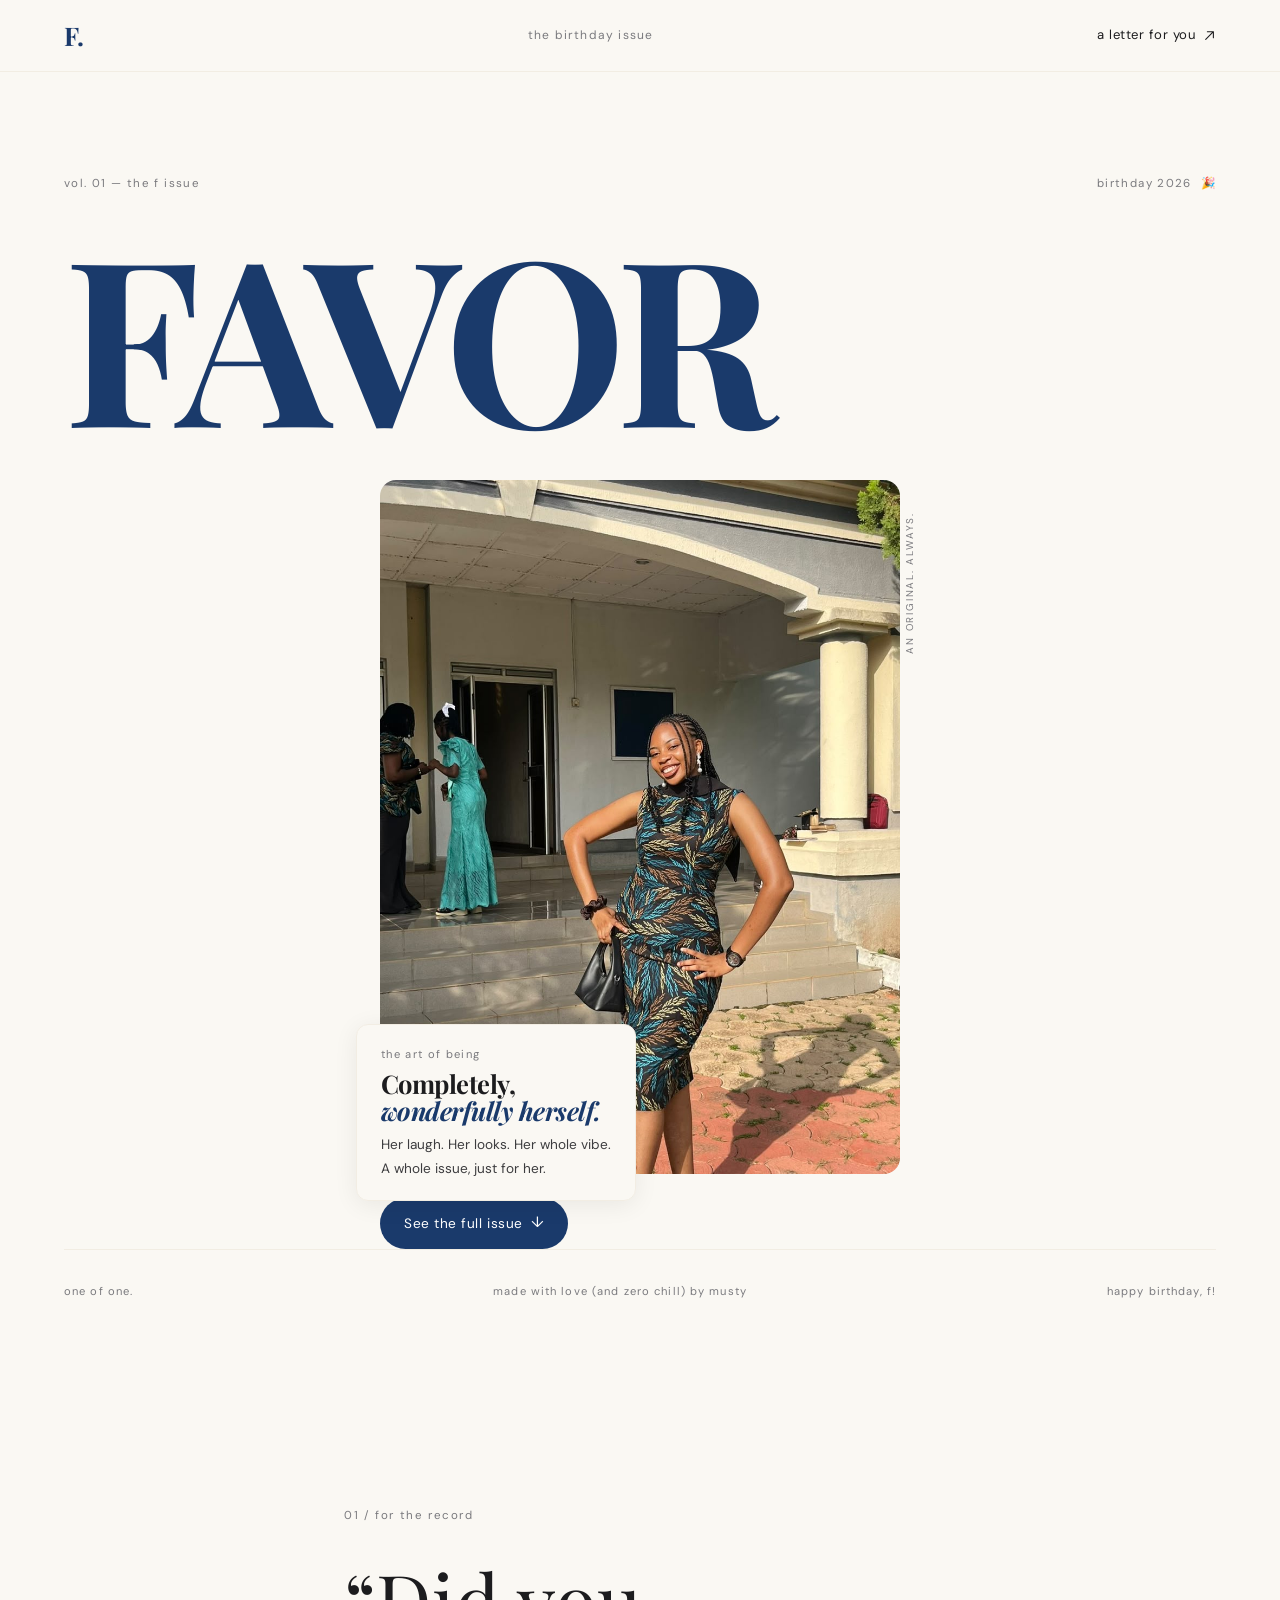
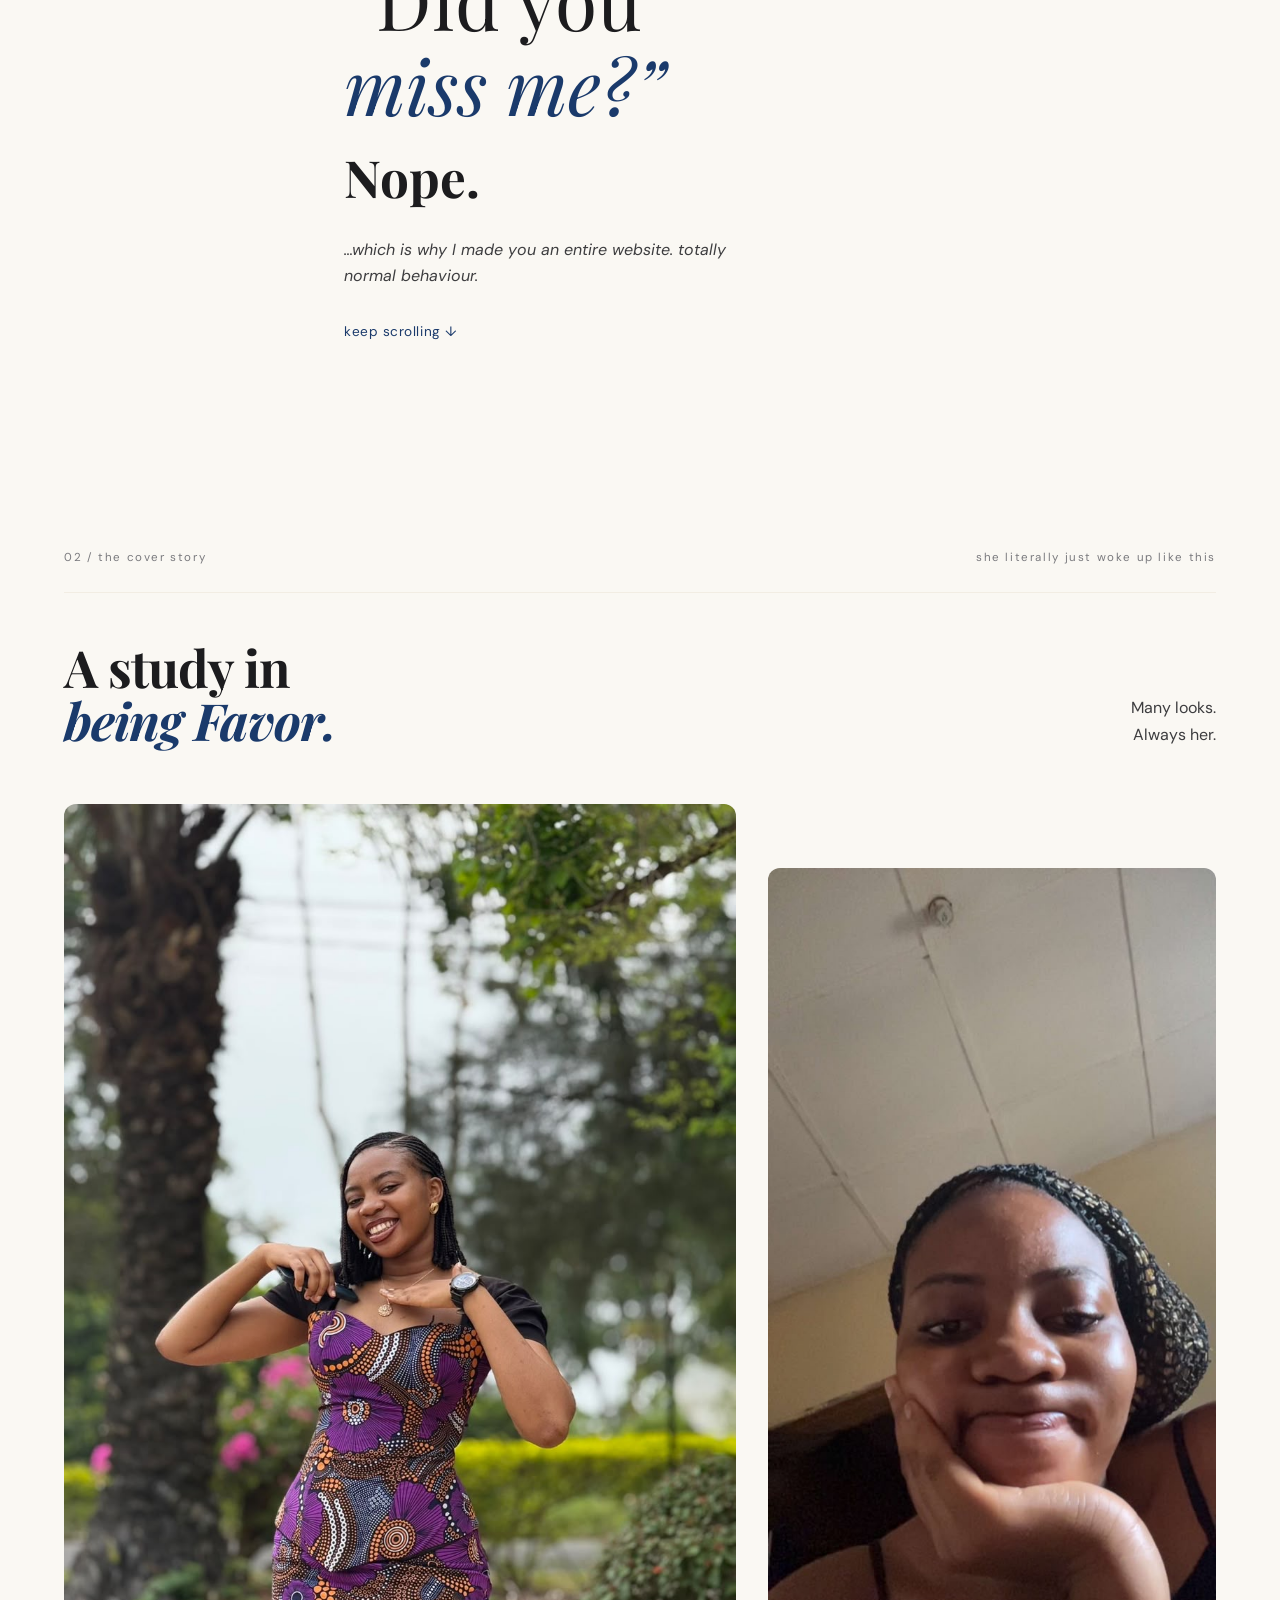
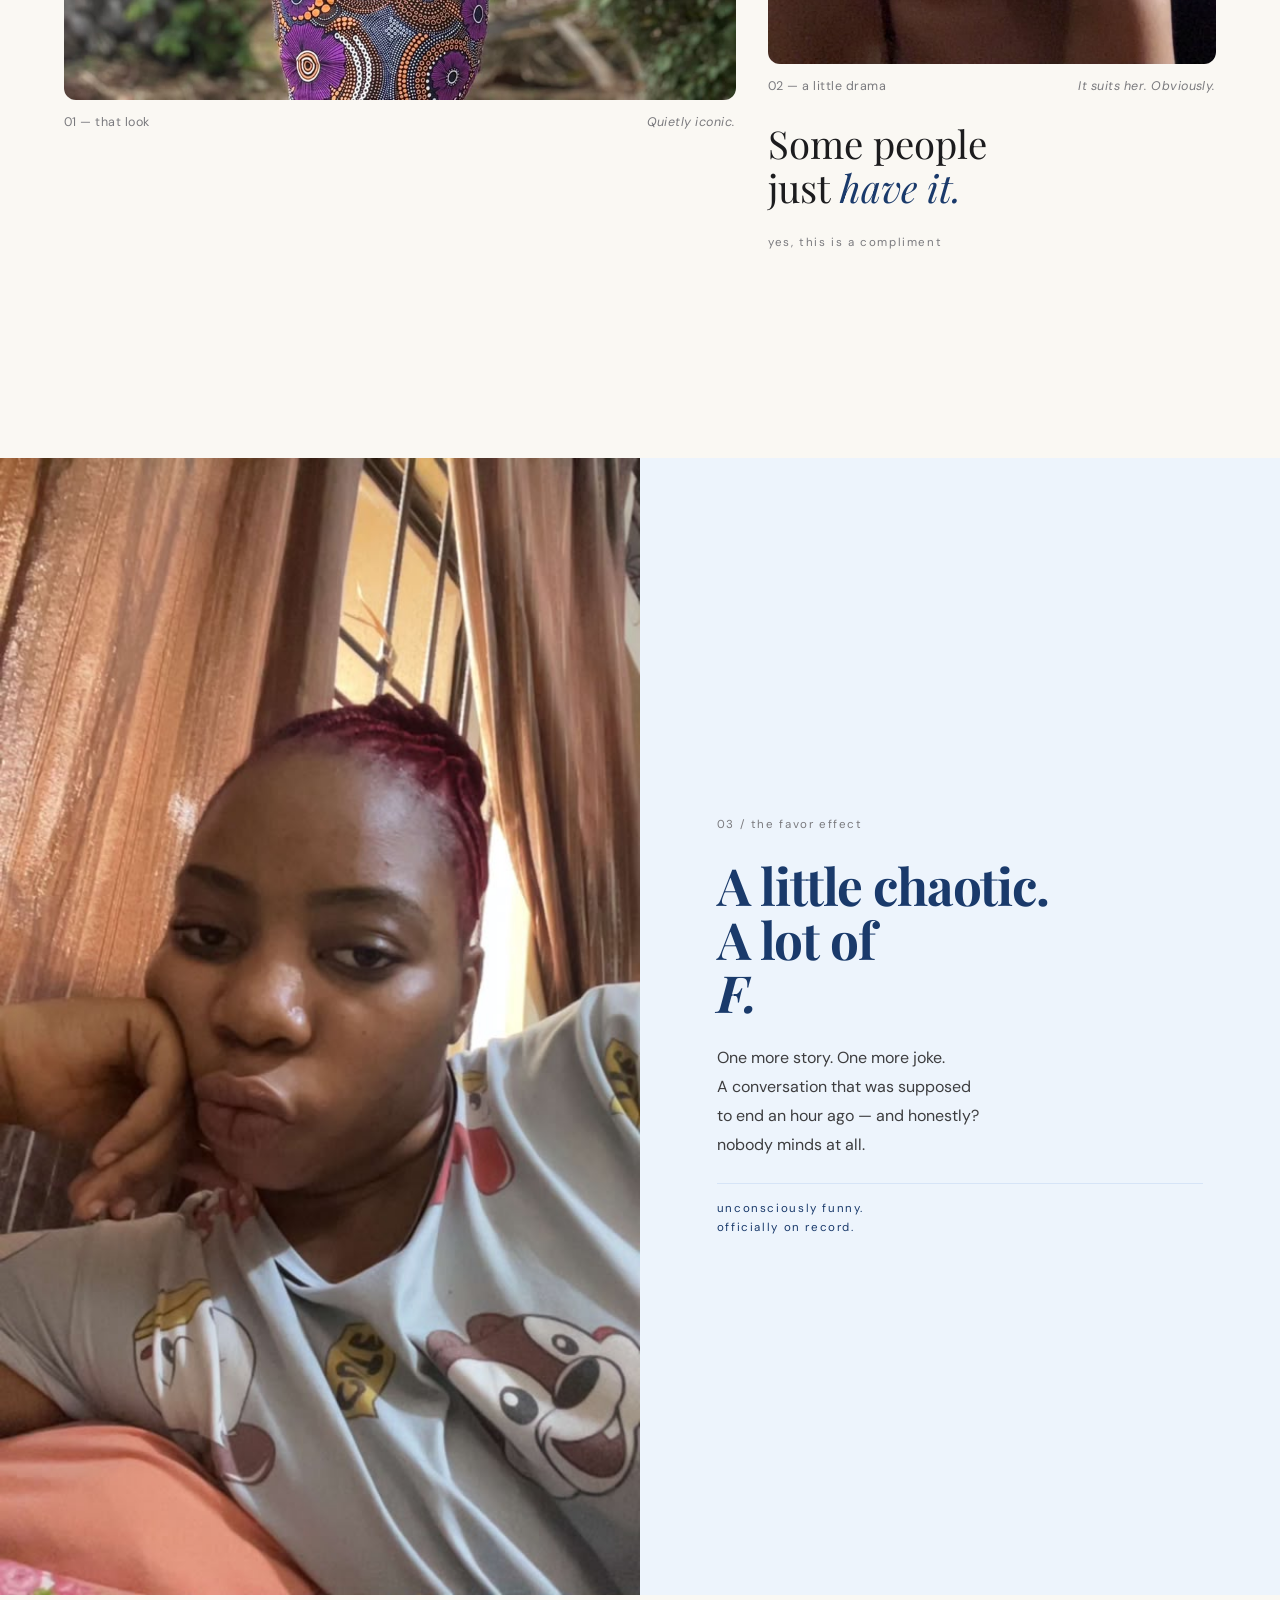
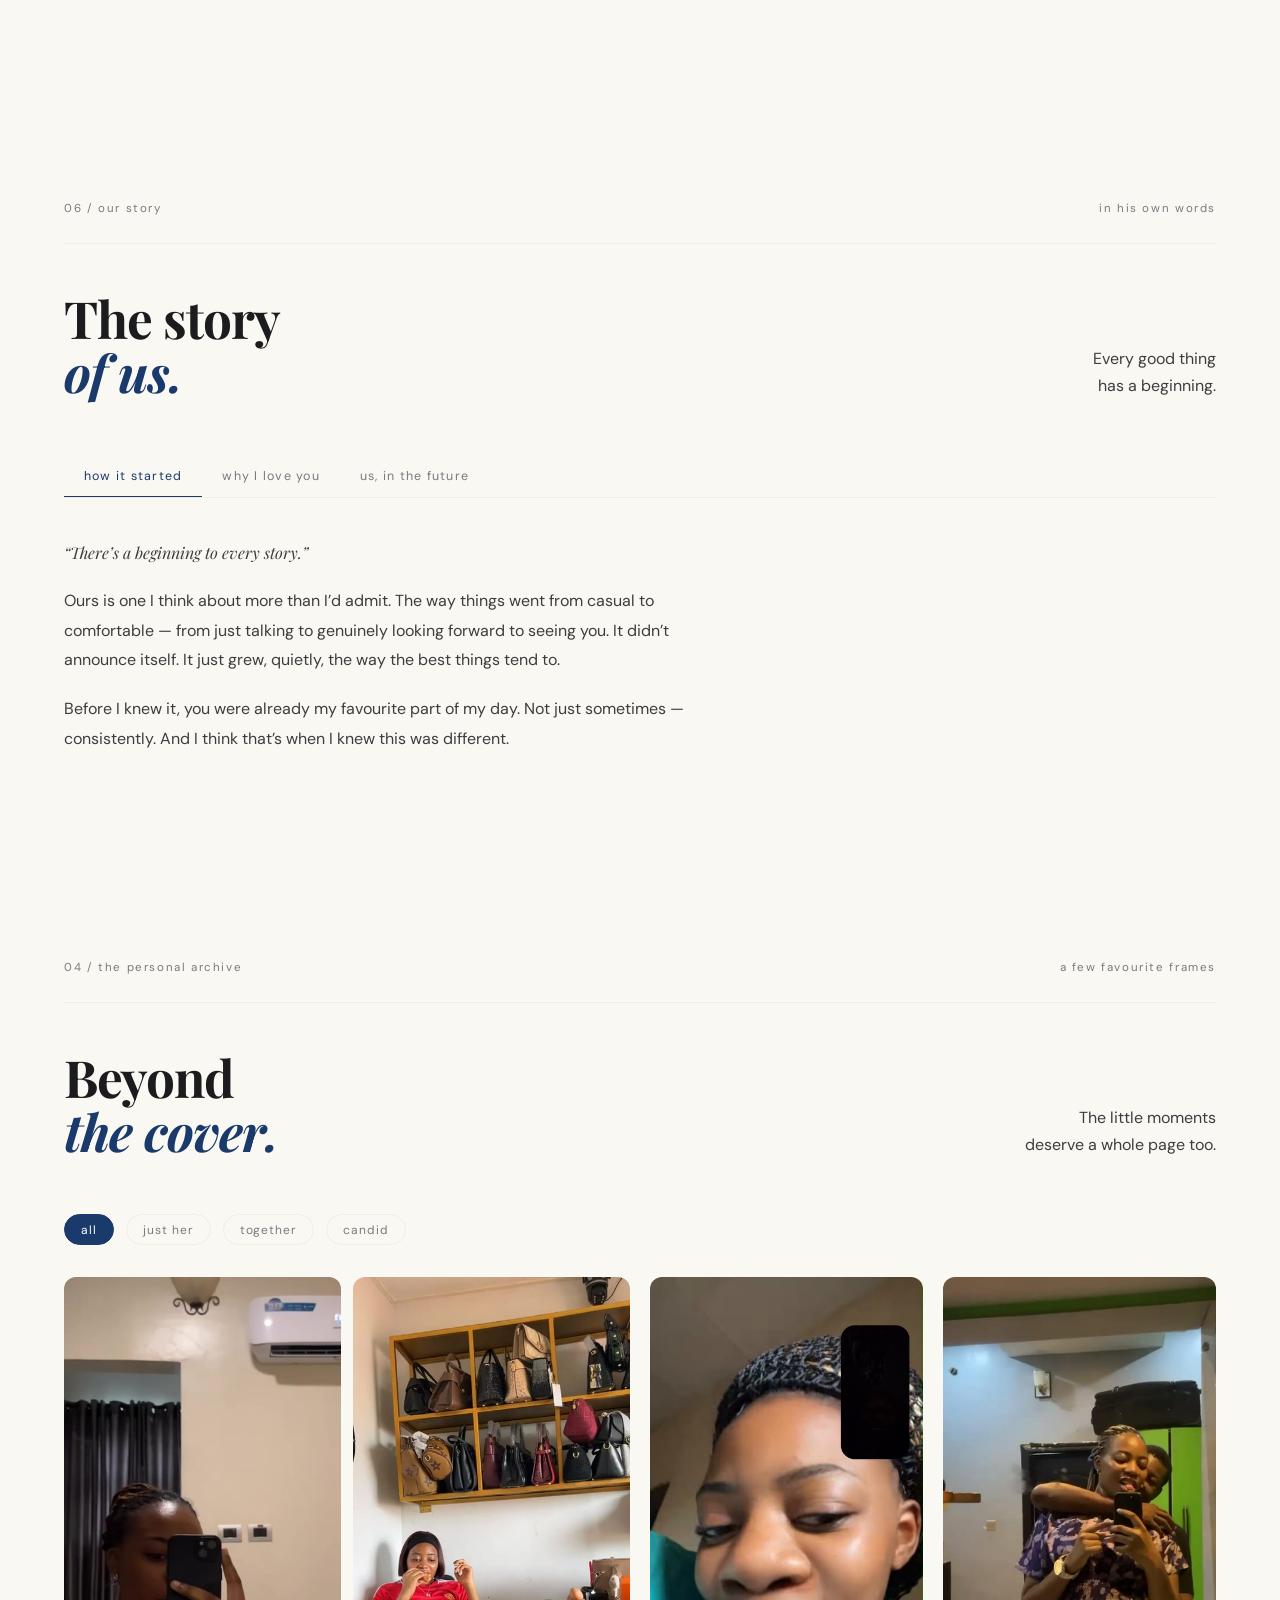
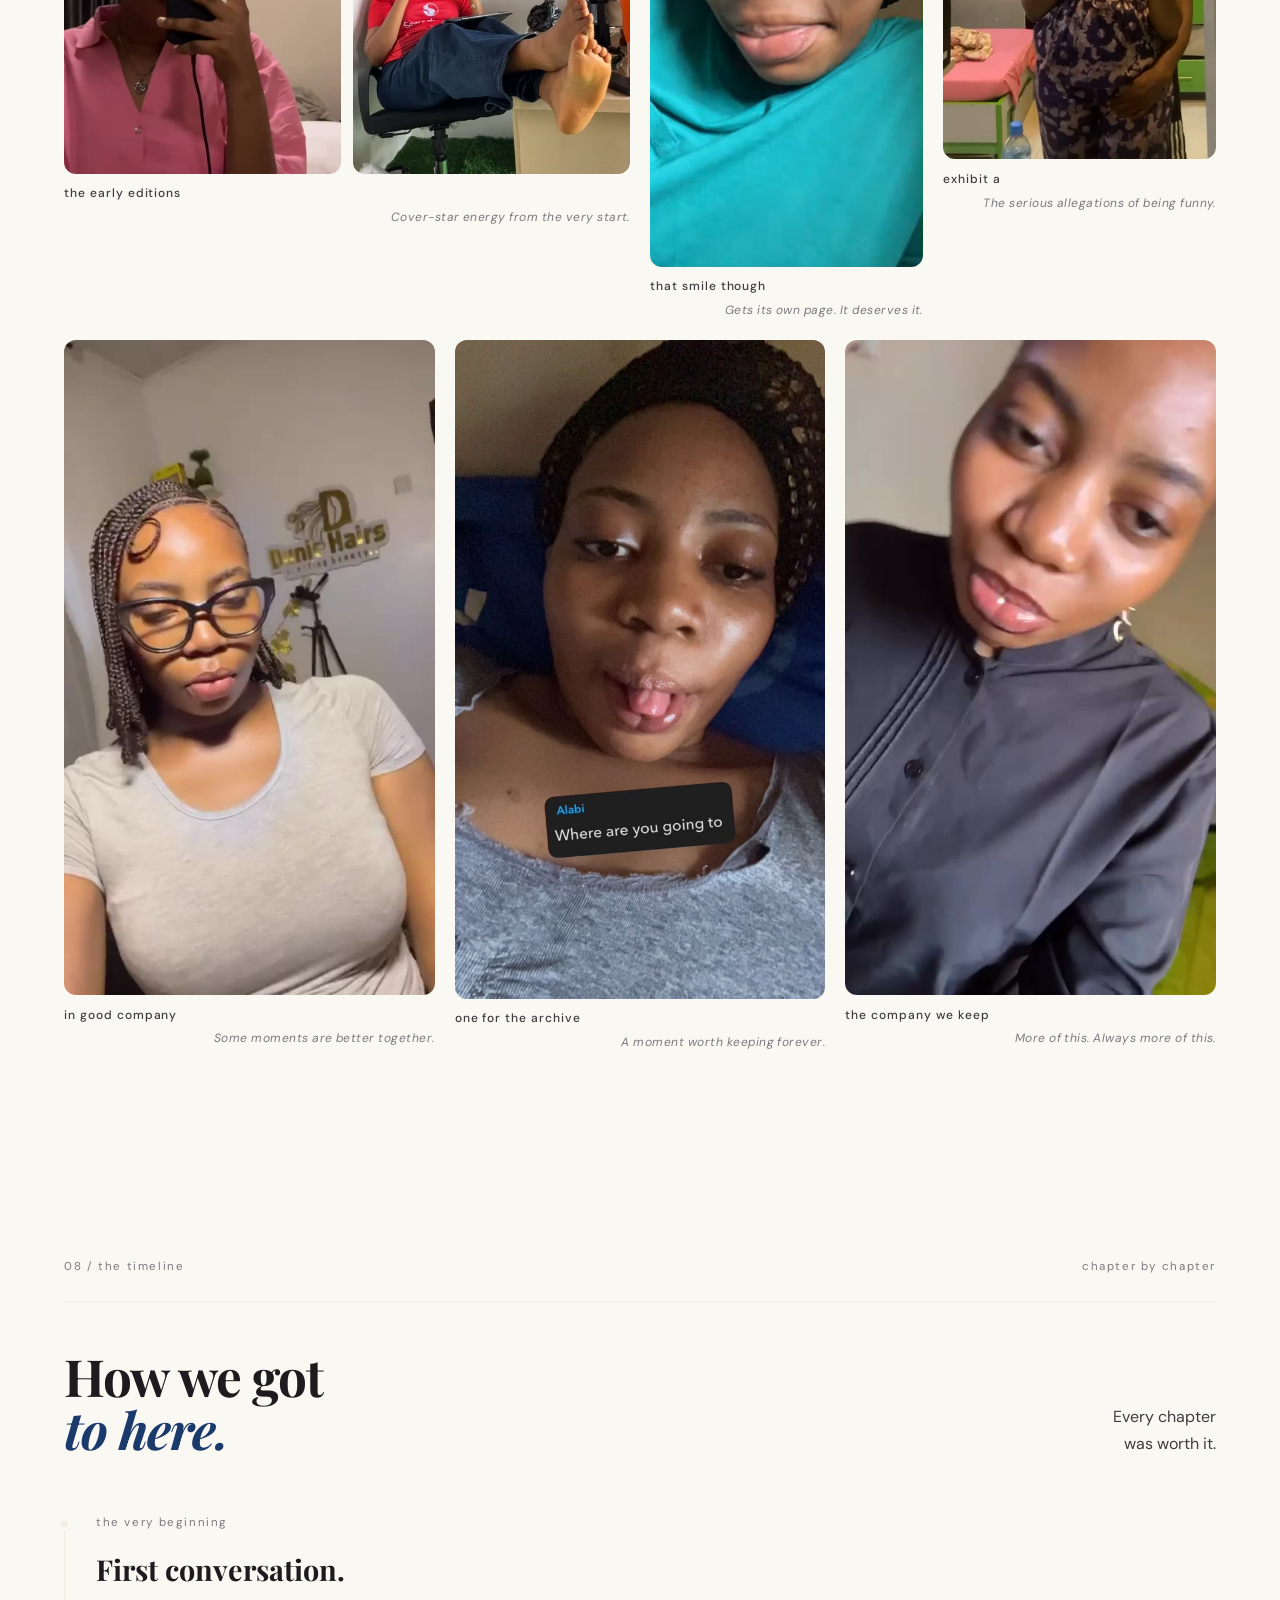
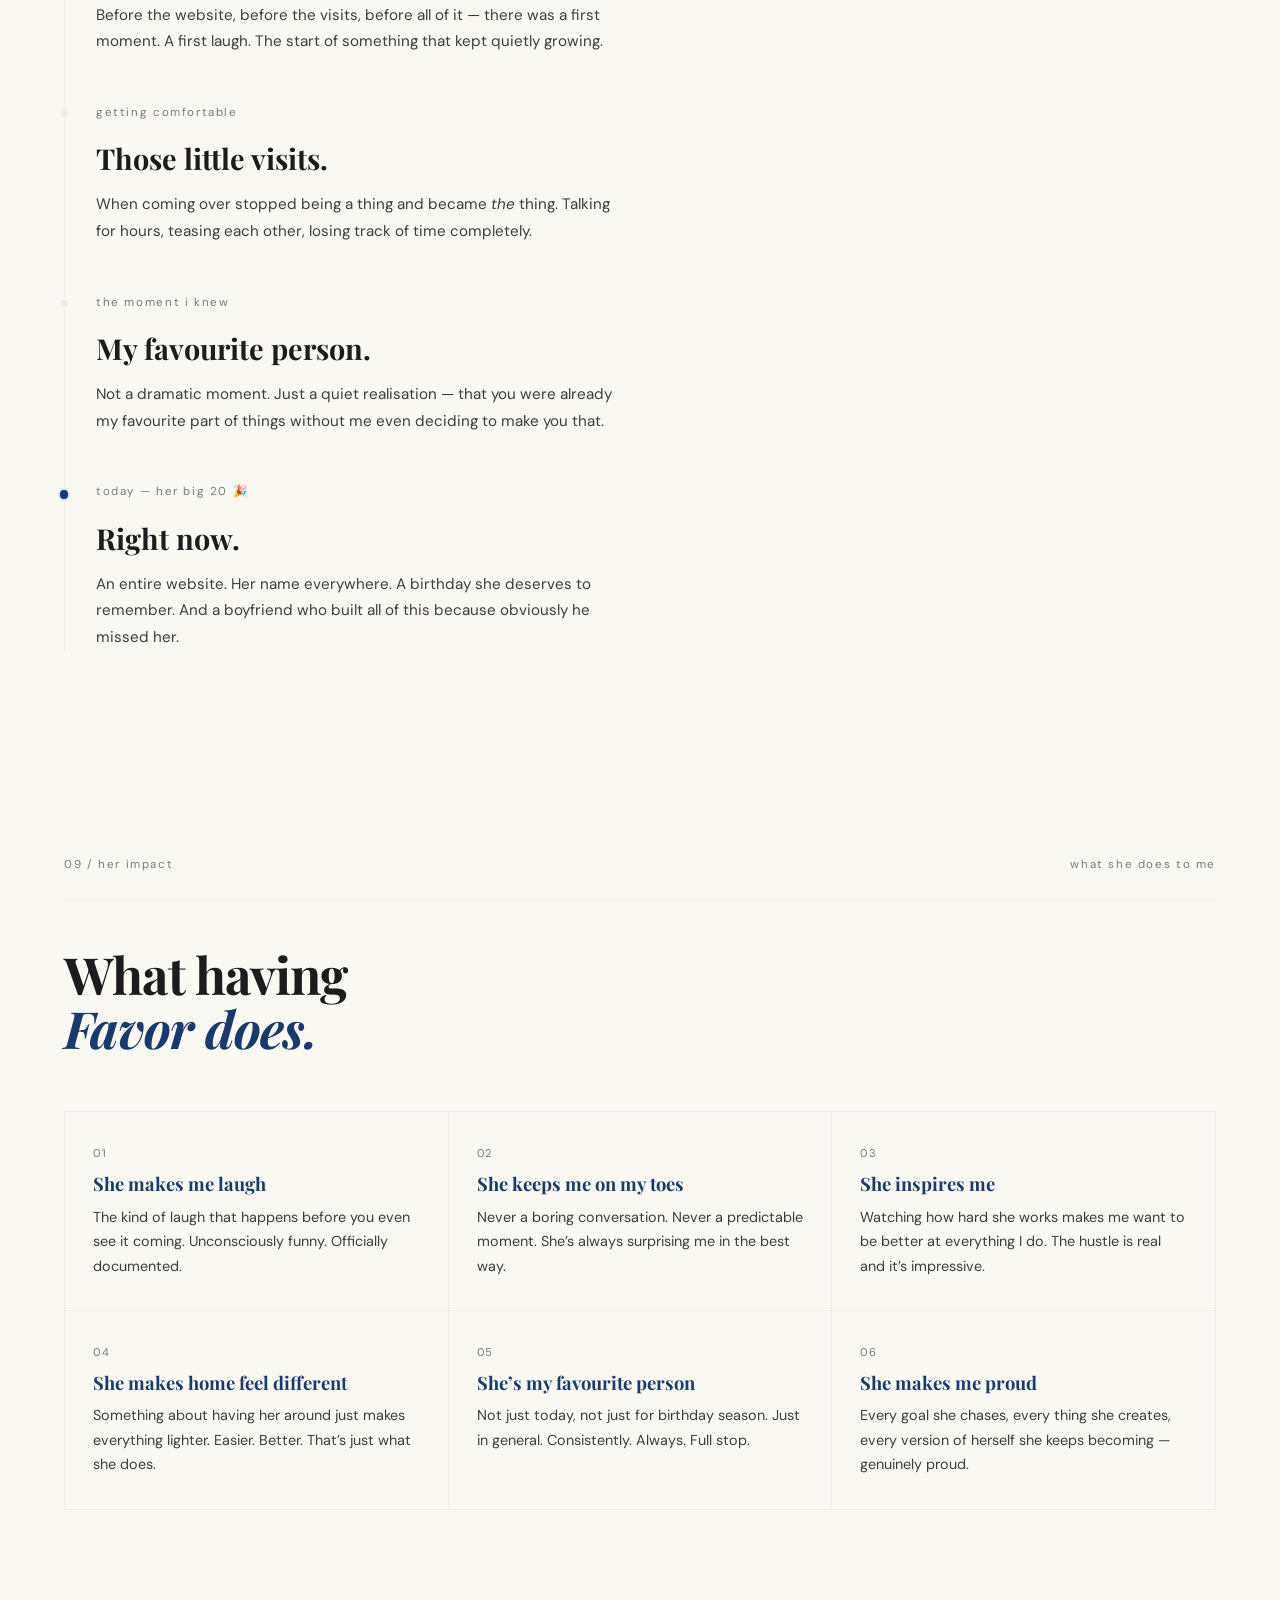
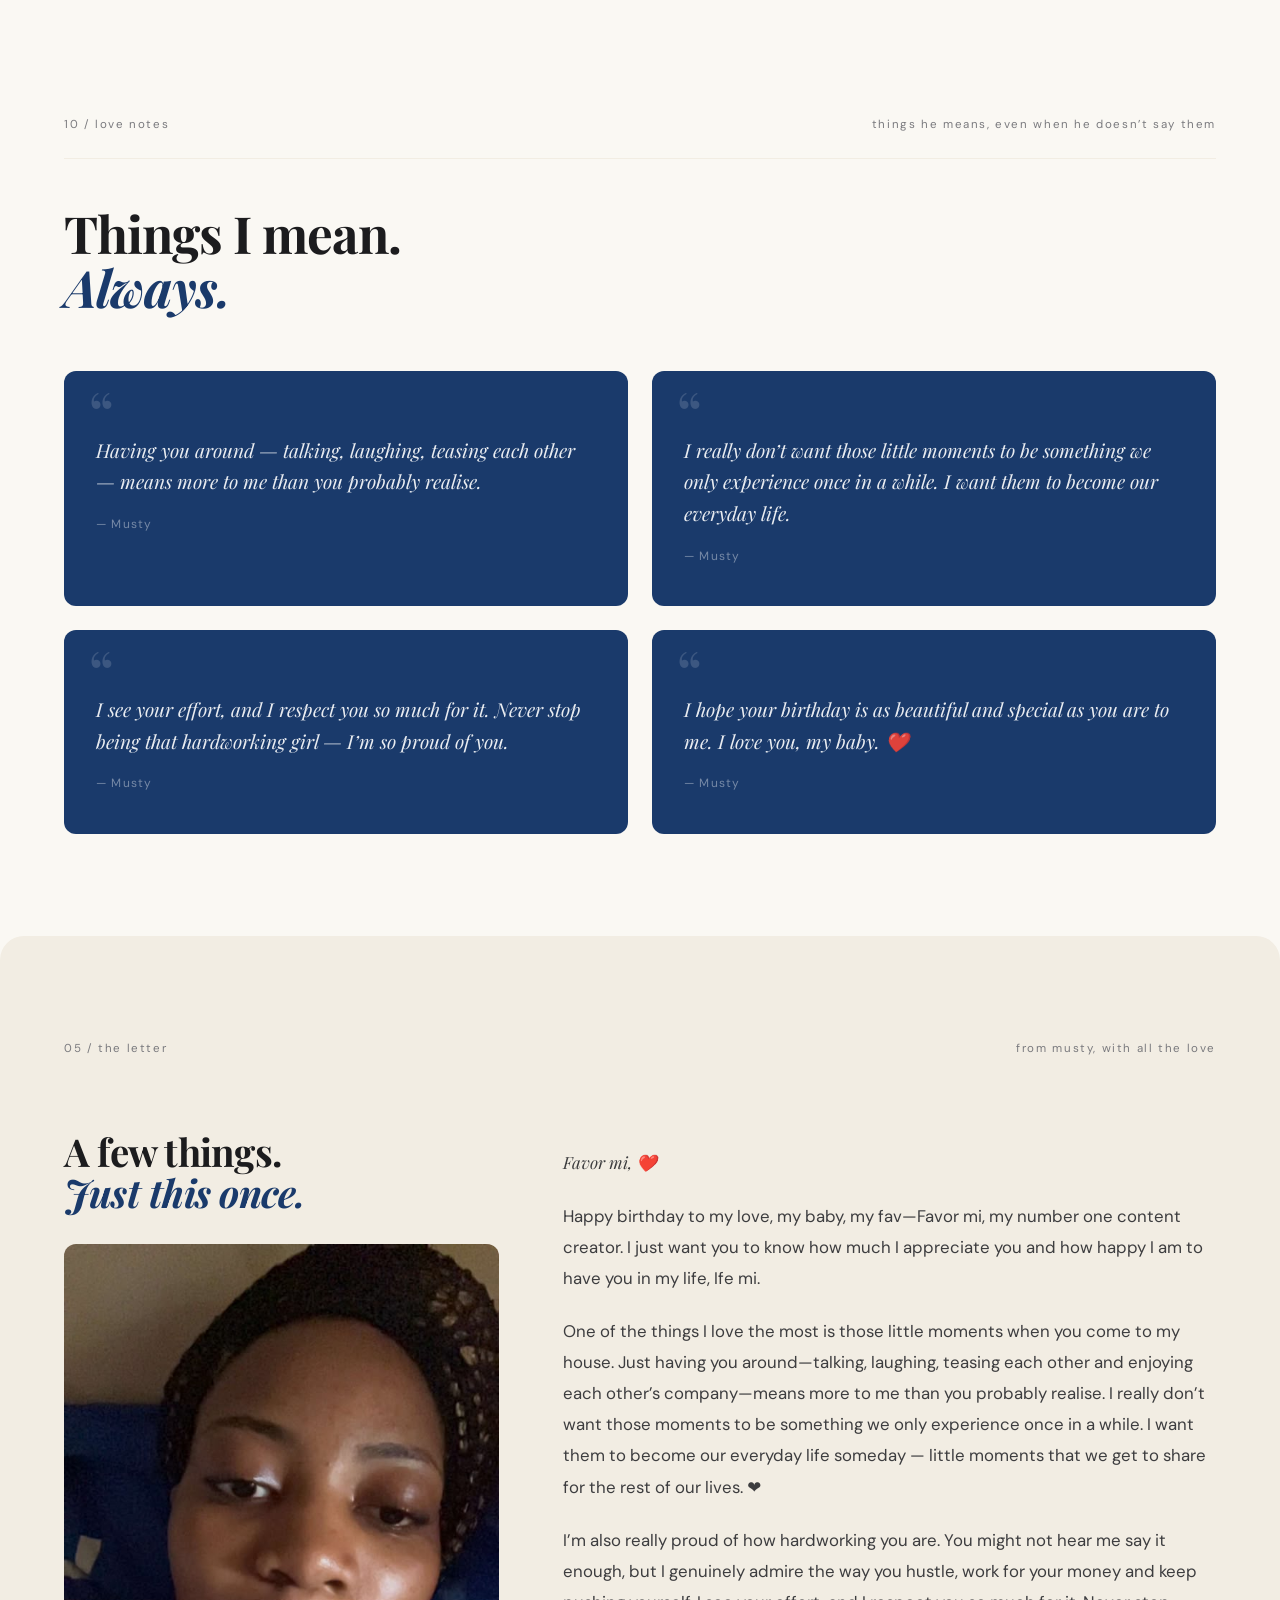
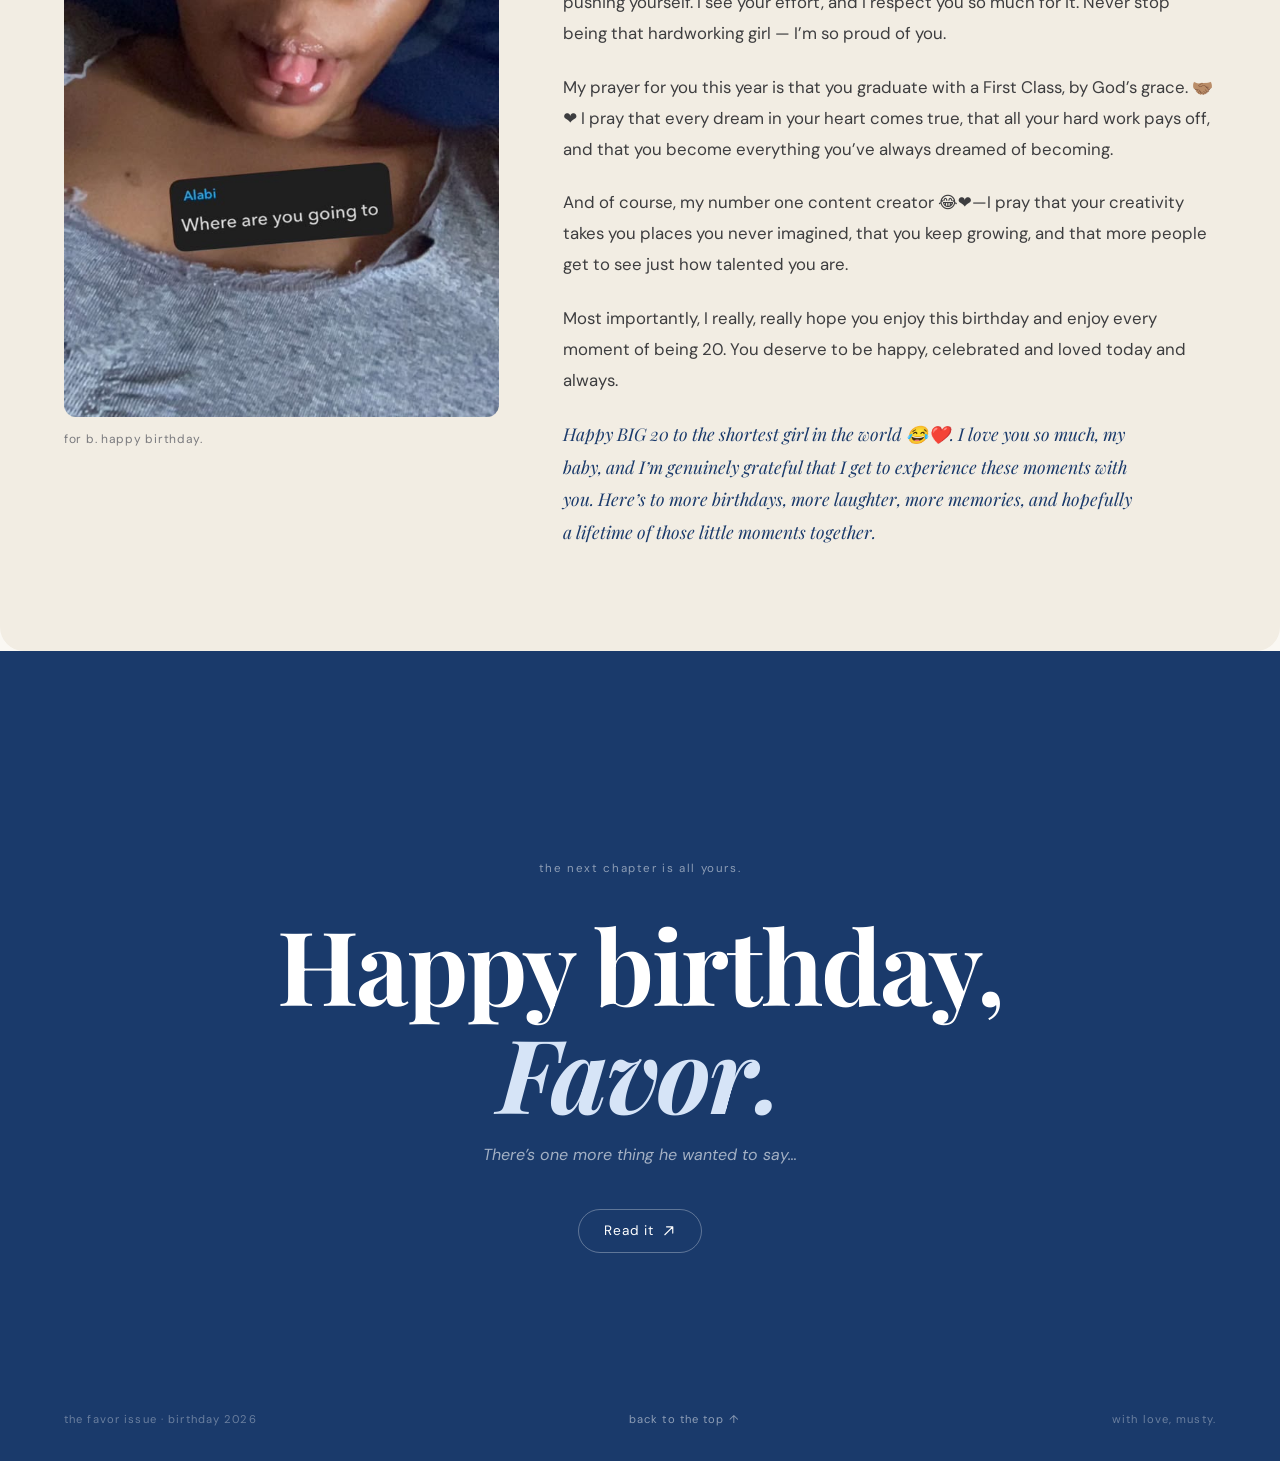
==== main.html @ aad1af62 "rename: Bolaji -> Favor throughout" ====
﻿<!doctype html>
<html lang="en">
<head>
  <meta charset="utf-8">
  <meta name="viewport" content="width=device-width,initial-scale=1,viewport-fit=cover">
  <meta name="description" content="The Favor Issue — a birthday edition, made with love by Musty.">
  <title>FAVOR — The Birthday Issue</title>
  <link rel="icon" type="image/svg+xml" href="data:image/svg+xml,%3Csvg xmlns='http://www.w3.org/2000/svg' viewBox='0 0 32 32'%3E%3Crect width='32' height='32' rx='8' fill='%231f42c4'/%3E%3Ctext x='16' y='25' text-anchor='middle' font-family='Georgia' font-size='28' fill='%23faf9f4'%3EF%3C/text%3E%3C/svg%3E">
  <link rel="preconnect" href="https://fonts.googleapis.com">
  <link rel="preconnect" href="https://fonts.gstatic.com" crossorigin>
  <link href="https://fonts.googleapis.com/css2?family=Playfair+Display:ital,wght@0,400;0,700;1,400;1,700&family=DM+Sans:ital,wght@0,300;0,400;0,500;1,300&display=swap" rel="stylesheet">
  <link rel="stylesheet" href="style.css">
  <script src="issue.js" defer></script>
</head>
<body>

  <!-- Floating hearts -->
  <div class="hearts-container" id="hearts"></div>

  <!-- Lightbox -->
  <div class="lightbox" id="lightbox" hidden aria-modal="true" role="dialog" aria-label="Photo viewer">
    <button class="lb-close" id="lbClose" aria-label="Close">&times;</button>
    <button class="lb-prev"  id="lbPrev"  aria-label="Previous">&#8249;</button>
    <button class="lb-next"  id="lbNext"  aria-label="Next">&#8250;</button>
    <div class="lb-inner">
      <img src="" alt="" id="lbImg">
      <div class="lb-caption" id="lbCaption"></div>
      <div class="lb-counter" id="lbCounter"></div>
    </div>
  </div>
  <a class="skip" href="#inside">Skip to the issue</a>

  <header>
    <a class="wordmark" href="#cover">F.</a>
    <span class="header-label">the birthday issue</span>
    <a class="arrow-link" href="#letter">a letter for you
      <svg class="arrow-icon" aria-hidden="true" viewBox="0 0 24 24"><path d="M5 19 19 5M8 5h11v11"/></svg>
    </a>
  </header>

  <main>

    <!-- COVER -->
    <section class="cover" id="cover" aria-label="The Favor Issue cover">
      <div class="edition">
        <span>Vol. 01 &mdash; The F Issue</span>
        <span>Birthday 2026 &nbsp;&#127881;</span>
      </div>
      <h1>FAVOR</h1>
      <div class="cover-photo">
        <img src="media/cover.jpg" alt="Favor, looking amazing as always" fetchpriority="high" width="1200" height="1800">
        <div class="cover-copy">
          <p>the art of being</p>
          <h2>Completely,<br><em>wonderfully herself.</em></h2>
          <p>Her laugh. Her looks. Her whole vibe.<br>A whole issue, just for her.</p>
        </div>
        <span class="cover-side">AN ORIGINAL. ALWAYS.</span>
        <a class="open-issue" href="#inside">See the full issue <span>&#8595;</span></a>
      </div>
      <div class="cover-bottom">
        <span>One of one.</span>
        <span>Made with love (and zero chill) by Musty</span>
        <span>Happy Birthday, F!</span>
      </div>
    </section>

    <!-- INTRO -->
    <section class="intro" id="inside">
      <span class="eyebrow">01 / for the record</span>
      <p class="intro-question">&ldquo;Did you<br><em>miss me?&rdquo;</em></p>
      <p class="answer">Nope.</p>
      <p class="aside">&hellip;which is why I made you an entire website. totally normal behaviour.</p>
      <a class="text-link" href="#portraits">keep scrolling &#8595;</a>
    </section>

    <!-- PORTRAITS -->
    <section class="portraits section-pad" id="portraits" aria-labelledby="portraits-title">
      <div class="section-rule">
        <span class="eyebrow">02 / the cover story</span>
        <span class="eyebrow">she literally just woke up like this</span>
      </div>
      <div class="section-heading">
        <h2 id="portraits-title">A study in<br><em>being Favor.</em></h2>
        <p>Many looks.<br>Always her.</p>
      </div>
      <div class="portrait-grid">
        <figure class="portrait-main reveal">
          <img src="media/portrait.jpg" alt="Favor looking stunning" width="1100" height="1650" loading="lazy">
          <figcaption>
            <span>01 &mdash; that look</span>
            <span>Quietly iconic.</span>
          </figcaption>
        </figure>
        <div class="portrait-secondary">
          <figure class="reveal">
            <img src="media/red.jpg" alt="Favor serving looks" width="1000" height="1500" loading="lazy">
            <figcaption>
              <span>02 &mdash; a little drama</span>
              <span>It suits her. Obviously.</span>
            </figcaption>
          </figure>
          <p class="portrait-note">Some people<br>just <em>have it.</em></p>
          <span class="eyebrow">yes, this is a compliment</span>
        </div>
      </div>
    </section>

    <!-- BLUE SPREAD -->
    <section class="blue-spread" aria-labelledby="effect-title">
      <div class="blue-image reveal">
        <img src="media/blue.jpg" alt="Favor smiling, naturally stunning" width="900" height="1200" loading="lazy">
      </div>
      <div class="blue-copy">
        <span class="eyebrow">03 / the Favor effect</span>
        <h2 id="effect-title">A little chaotic.<br>A lot of<br><em>F.</em></h2>
        <p>One more story. One more joke.<br>A conversation that was supposed<br>to end an hour ago &mdash; and honestly?<br>nobody minds at all.</p>
        <div class="blue-footnote">Unconsciously funny.<br>Officially on record.</div>
      </div>
    </section>
    <!-- OUR STORY -->
    <section class="our-story section-pad" id="our-story" aria-labelledby="story-title">
      <div class="section-rule">
        <span class="eyebrow">06 / our story</span>
        <span class="eyebrow">in his own words</span>
      </div>
      <div class="section-heading">
        <h2 id="story-title">The story<br><em>of us.</em></h2>
        <p>Every good thing<br>has a beginning.</p>
      </div>
      <div class="story-tabs">
        <nav class="tab-nav" aria-label="Story chapters">
          <button class="tab-btn active" data-tab="tab-how">how it started</button>
          <button class="tab-btn" data-tab="tab-why">why I love you</button>
          <button class="tab-btn" data-tab="tab-future">us, in the future</button>
        </nav>
        <div class="tab-panels">
          <div class="tab-panel active" id="tab-how" role="tabpanel">
            <div class="tab-content-inner">
              <p class="tab-pull">&ldquo;There&rsquo;s a beginning to every story.&rdquo;</p>
              <p>Ours is one I think about more than I&rsquo;d admit. The way things went from casual to comfortable &mdash; from just talking to genuinely looking forward to seeing you. It didn&rsquo;t announce itself. It just grew, quietly, the way the best things tend to.</p>
              <p>Before I knew it, you were already my favourite part of my day. Not just sometimes &mdash; consistently. And I think that&rsquo;s when I knew this was different.</p>
            </div>
          </div>
          <div class="tab-panel" id="tab-why" role="tabpanel" hidden>
            <div class="tab-content-inner">
              <p class="tab-pull">&ldquo;I love how you make any moment feel easy.&rdquo;</p>
              <p>I love that your laugh takes over a room and you genuinely don&rsquo;t care. I love how hardworking you are &mdash; the way you hustle, push yourself, show up for your goals without making a big deal of it. I see that. I respect you so much for it.</p>
              <p>I love that a conversation with you turns into an entire night without warning, and that I&rsquo;d let it happen every single time. Just having you around &mdash; talking, laughing, teasing each other &mdash; feels more like home than anything else.</p>
            </div>
          </div>
          <div class="tab-panel" id="tab-future" role="tabpanel" hidden>
            <div class="tab-content-inner">
              <p class="tab-pull">&ldquo;I want those little moments to become our everyday life.&rdquo;</p>
              <p>I want to celebrate more of your birthdays, more of your wins, more of your ordinary days that somehow feel extraordinary because you&rsquo;re in them. I want to see you graduate with that First Class, watch your content creation take off, and be the person cheering loudest in the crowd.</p>
              <p>However the future looks &mdash; I know one thing. It&rsquo;s better with you in it. Here&rsquo;s to everything that comes next. &#10084;&#65039;</p>
            </div>
          </div>
        </div>
      </div>
    </section>


    <!-- MEMORIES -->
    <section class="memories section-pad" id="moments" aria-labelledby="moments-title">
      <div class="section-rule">
        <span class="eyebrow">04 / the personal archive</span>
        <span class="eyebrow">a few favourite frames</span>
      </div>
      <div class="section-heading">
        <h2 id="moments-title">Beyond<br><em>the cover.</em></h2>
        <p>The little moments<br>deserve a whole page too.</p>
      </div>
      <div class="gallery-filters">
        <button class="filter-btn active" data-filter="all">all</button>
        <button class="filter-btn" data-filter="solo">just her</button>
        <button class="filter-btn" data-filter="together">together</button>
        <button class="filter-btn" data-filter="candid">candid</button>
      </div>
      <div class="memory-grid">
        <figure class="memory childhood reveal" data-category="candid">
          <div class="childhood-pair">
            <img src="media/young.jpg" alt="A throwback photo of Favor" width="600" height="800" loading="lazy">
            <img src="media/sunshine.jpg" alt="Favor glowing" width="600" height="800" loading="lazy">
          </div>
          <figcaption>
            <span>The early editions</span>
            <span>Cover-star energy from the very start.</span>
          </figcaption>
        </figure>
        <figure class="memory sunshine reveal" data-category="solo">
          <img src="media/playful.jpg" alt="Favor being herself" width="800" height="1067" loading="lazy">
          <figcaption>
            <span>That smile though</span>
            <span>Gets its own page. It deserves it.</span>
          </figcaption>
        </figure>
        <figure class="memory playful reveal" data-category="candid">
          <img src="media/together.jpg" alt="A fun candid moment" width="700" height="933" loading="lazy">
          <figcaption>
            <span>Exhibit A</span>
            <span>The serious allegations of being funny.</span>
          </figcaption>
        </figure>
        <figure class="memory together reveal" data-category="together">
          <img src="media/memories.jpg" alt="Good times" width="700" height="933" loading="lazy">
          <figcaption>
            <span>In good company</span>
            <span>Some moments are better together.</span>
          </figcaption>
        </figure>
        <figure class="memory memories-photo reveal" data-category="together">
          <img src="media/smile.jpg" alt="Favor laughing" width="800" height="1067" loading="lazy">
          <figcaption>
            <span>One for the archive</span>
            <span>A moment worth keeping forever.</span>
          </figcaption>
        </figure>
        <figure class="memory evening reveal" data-category="together">
          <img src="media/evening.jpg" alt="An evening together" width="800" height="966" loading="lazy">
          <figcaption>
            <span>The company we keep</span>
            <span>More of this. Always more of this.</span>
          </figcaption>
        </figure>
      </div>
    </section>


    <!-- TIMELINE -->
    <section class="timeline-section section-pad" id="timeline" aria-labelledby="timeline-title">
      <div class="section-rule">
        <span class="eyebrow">08 / the timeline</span>
        <span class="eyebrow">chapter by chapter</span>
      </div>
      <div class="section-heading">
        <h2 id="timeline-title">How we got<br><em>to here.</em></h2>
        <p>Every chapter<br>was worth it.</p>
      </div>
      <div class="timeline">
        <div class="tl-item">
          <div class="tl-marker"></div>
          <div class="tl-body">
            <span class="tl-date eyebrow">the very beginning</span>
            <h3>First conversation.</h3>
            <p>Before the website, before the visits, before all of it &mdash; there was a first moment. A first laugh. The start of something that kept quietly growing.</p>
          </div>
        </div>
        <div class="tl-item">
          <div class="tl-marker"></div>
          <div class="tl-body">
            <span class="tl-date eyebrow">getting comfortable</span>
            <h3>Those little visits.</h3>
            <p>When coming over stopped being a thing and became <em>the</em> thing. Talking for hours, teasing each other, losing track of time completely.</p>
          </div>
        </div>
        <div class="tl-item">
          <div class="tl-marker"></div>
          <div class="tl-body">
            <span class="tl-date eyebrow">the moment I knew</span>
            <h3>My favourite person.</h3>
            <p>Not a dramatic moment. Just a quiet realisation &mdash; that you were already my favourite part of things without me even deciding to make you that.</p>
          </div>
        </div>
        <div class="tl-item tl-item--last">
          <div class="tl-marker tl-marker--now"></div>
          <div class="tl-body">
            <span class="tl-date eyebrow">today &mdash; her big 20 &#127881;</span>
            <h3>Right now.</h3>
            <p>An entire website. Her name everywhere. A birthday she deserves to remember. And a boyfriend who built all of this because obviously he missed her.</p>
          </div>
        </div>
      </div>
    </section>

    <!-- HER IMPACT -->
    <section class="impact section-pad" id="impact" aria-labelledby="impact-title">
      <div class="section-rule">
        <span class="eyebrow">09 / her impact</span>
        <span class="eyebrow">what she does to me</span>
      </div>
      <div class="section-heading">
        <h2 id="impact-title">What having<br><em>Favor does.</em></h2>
      </div>
      <div class="impact-grid">
        <div class="impact-card">
          <span class="impact-num">01</span>
          <h3>She makes me laugh</h3>
          <p>The kind of laugh that happens before you even see it coming. Unconsciously funny. Officially documented.</p>
        </div>
        <div class="impact-card">
          <span class="impact-num">02</span>
          <h3>She keeps me on my toes</h3>
          <p>Never a boring conversation. Never a predictable moment. She&rsquo;s always surprising me in the best way.</p>
        </div>
        <div class="impact-card">
          <span class="impact-num">03</span>
          <h3>She inspires me</h3>
          <p>Watching how hard she works makes me want to be better at everything I do. The hustle is real and it&rsquo;s impressive.</p>
        </div>
        <div class="impact-card">
          <span class="impact-num">04</span>
          <h3>She makes home feel different</h3>
          <p>Something about having her around just makes everything lighter. Easier. Better. That&rsquo;s just what she does.</p>
        </div>
        <div class="impact-card">
          <span class="impact-num">05</span>
          <h3>She&rsquo;s my favourite person</h3>
          <p>Not just today, not just for birthday season. Just in general. Consistently. Always. Full stop.</p>
        </div>
        <div class="impact-card">
          <span class="impact-num">06</span>
          <h3>She makes me proud</h3>
          <p>Every goal she chases, every thing she creates, every version of herself she keeps becoming &mdash; genuinely proud.</p>
        </div>
      </div>
    </section>

    <!-- LOVE NOTES -->
    <section class="love-notes section-pad" id="love-notes" aria-labelledby="notes-title">
      <div class="section-rule">
        <span class="eyebrow">10 / love notes</span>
        <span class="eyebrow">things he means, even when he doesn&rsquo;t say them</span>
      </div>
      <div class="section-heading">
        <h2 id="notes-title">Things I mean.<br><em>Always.</em></h2>
      </div>
      <div class="notes-grid">
        <div class="note-card">
          <span class="note-mark">&ldquo;</span>
          <p>Having you around &mdash; talking, laughing, teasing each other &mdash; means more to me than you probably realise.</p>
          <span class="note-author">&mdash; Musty</span>
        </div>
        <div class="note-card">
          <span class="note-mark">&ldquo;</span>
          <p>I really don&rsquo;t want those little moments to be something we only experience once in a while. I want them to become our everyday life.</p>
          <span class="note-author">&mdash; Musty</span>
        </div>
        <div class="note-card">
          <span class="note-mark">&ldquo;</span>
          <p>I see your effort, and I respect you so much for it. Never stop being that hardworking girl &mdash; I&rsquo;m so proud of you.</p>
          <span class="note-author">&mdash; Musty</span>
        </div>
        <div class="note-card">
          <span class="note-mark">&ldquo;</span>
          <p>I hope your birthday is as beautiful and special as you are to me. I love you, my baby. &#10084;&#65039;</p>
          <span class="note-author">&mdash; Musty</span>
        </div>
      </div>
    </section>
    <!-- LETTER -->
    <section class="letter section-pad" id="letter" aria-labelledby="letter-title">
      <div class="section-rule">
        <span class="eyebrow">05 / the letter</span>
        <span class="eyebrow">from Musty, with all the love</span>
      </div>
      <div class="letter-grid">
        <div class="letter-portrait">
          <h2 id="letter-title">A few things.<br><em>Just this once.</em></h2>
          <figure class="reveal">
            <img src="media/smile.jpg" alt="Favor laughing" width="1000" height="1500" loading="lazy">
            <figcaption>For B. Happy Birthday.</figcaption>
          </figure>
        </div>
        <div class="letter-body">
          <p class="salutation">Favor mi, &#10084;&#65039;</p>
          <p>Happy birthday to my love, my baby, my fav&mdash;Favor mi, my number one content creator. I just want you to know how much I appreciate you and how happy I am to have you in my life, Ife mi.</p>
          <p>One of the things I love the most is those little moments when you come to my house. Just having you around&mdash;talking, laughing, teasing each other and enjoying each other&rsquo;s company&mdash;means more to me than you probably realise. I really don&rsquo;t want those moments to be something we only experience once in a while. I want them to become our everyday life someday &mdash; little moments that we get to share for the rest of our lives. &#10084;&#65039;</p>
          <p>I&rsquo;m also really proud of how hardworking you are. You might not hear me say it enough, but I genuinely admire the way you hustle, work for your money and keep pushing yourself. I see your effort, and I respect you so much for it. Never stop being that hardworking girl &mdash; I&rsquo;m so proud of you.</p>
          <p>My prayer for you this year is that you graduate with a First Class, by God&rsquo;s grace. &#x1F91D;&#x1F3FD;&#10084;&#65039; I pray that every dream in your heart comes true, that all your hard work pays off, and that you become everything you&rsquo;ve always dreamed of becoming.</p>
          <p>And of course, my number one content creator &#128514;&#10084;&#65039;&mdash;I pray that your creativity takes you places you never imagined, that you keep growing, and that more people get to see just how talented you are.</p>
          <p>Most importantly, I really, really hope you enjoy this birthday and enjoy every moment of being 20. You deserve to be happy, celebrated and loved today and always.</p>
          <p class="letter-last">Happy BIG 20 to the shortest girl in the world &#128514;&#10084;&#65039;. I love you so much, my baby, and I&rsquo;m genuinely grateful that I get to experience these moments with you. Here&rsquo;s to more birthdays, more laughter, more memories, and hopefully a lifetime of those little moments together.</p>
        </div>
      </div>
    </section>

    <!-- CLOSING -->
    <section class="closing" aria-labelledby="closing-title">
      <span class="eyebrow">the next chapter is all yours.</span>
      <h2 id="closing-title">Happy birthday,<br><em>Favor.</em></h2>
      <p>There&rsquo;s one more thing he wanted to say&hellip;</p>
      <button id="reveal-answer" aria-expanded="false" aria-controls="honest-answer">
        Read it
        <svg class="arrow-icon" aria-hidden="true" viewBox="0 0 24 24"><path d="M5 19 19 5M8 5h11v11"/></svg>
      </button>
      <div id="honest-answer" hidden role="status">
        <p>Happy birthday again, my baby.<br><em>I really miss you.</em></p>
        <span>I honestly wish I could be with you right now to celebrate you properly. I hope I get to see you very soon because I&rsquo;m already missing those little moments with you. I love you, and I hope your birthday is as beautiful and special as you are to me. &#10084;&#65039;</span>
      </div>
      <div class="closing-bottom">
        <span>The Favor Issue &middot; Birthday 2026</span>
        <a href="#cover">Back to the top &#8593;</a>
        <span>With love, Musty.</span>
      </div>
    </section>

  </main>
</body>
</html>
---- style.css ----
﻿/* ─────────────────────────────────────────
   BOLAJI BIRTHDAY SITE — style.css
   Cream & Blue, friendly, warm, editorial
   ───────────────────────────────────────── */

*, *::before, *::after { box-sizing: border-box; margin: 0; padding: 0; }

:root {
  --cream:    #faf8f3;
  --cream-2:  #f2ede3;
  --blue:     #1a3a6b;
  --blue-mid: #2a5298;
  --blue-lt:  #d6e4f7;
  --blue-pale:#edf4fc;
  --ink:      #1c1c1e;
  --ink-mid:  #3d3d3f;
  --ink-lt:   #7a7a7e;
  --gold:     #c49a3c;

  --ff-serif: 'Playfair Display', Georgia, serif;
  --ff-sans:  'DM Sans', system-ui, sans-serif;

  --pad-x: clamp(1.25rem, 5vw, 5rem);
  --pad-y: clamp(3rem, 8vw, 7rem);
  --max-w: 1320px;
}

html { scroll-behavior: smooth; }

body {
  background: var(--cream);
  color: var(--ink);
  font-family: var(--ff-sans);
  font-size: clamp(1rem, 1.1vw, 1.125rem);
  line-height: 1.7;
  overflow-x: hidden;
}

img, video { display: block; max-width: 100%; height: auto; }

/* ── SKIP LINK ── */
.skip {
  position: absolute;
  top: -100%;
  left: 1rem;
  background: var(--blue);
  color: #fff;
  padding: .5rem 1rem;
  border-radius: 0 0 .5rem .5rem;
  text-decoration: none;
  font-family: var(--ff-sans);
  z-index: 999;
  transition: top .2s;
}
.skip:focus { top: 0; }

/* ── HEADER ── */
header {
  position: fixed;
  top: 0; left: 0; right: 0;
  z-index: 100;
  display: flex;
  align-items: center;
  justify-content: space-between;
  padding: .85rem var(--pad-x);
  background: var(--cream);
  border-bottom: 1px solid var(--cream-2);
  backdrop-filter: blur(8px);
}

.wordmark {
  font-family: var(--ff-serif);
  font-size: 1.6rem;
  font-weight: 700;
  color: var(--blue);
  text-decoration: none;
  letter-spacing: -.02em;
}

.header-label {
  font-size: .75rem;
  letter-spacing: .1em;
  text-transform: lowercase;
  color: var(--ink-lt);
  font-family: var(--ff-sans);
}

.arrow-link {
  display: flex;
  align-items: center;
  gap: .4rem;
  font-size: .82rem;
  font-family: var(--ff-sans);
  letter-spacing: .04em;
  color: var(--ink);
  text-decoration: none;
  transition: color .2s;
}
.arrow-link:hover { color: var(--blue); }

.arrow-icon {
  width: 1em; height: 1em;
  stroke: currentColor;
  stroke-width: 2;
  fill: none;
  stroke-linecap: round;
  stroke-linejoin: round;
  flex-shrink: 0;
}

/* ── EYEBROW ── */
.eyebrow {
  display: block;
  font-family: var(--ff-sans);
  font-size: .72rem;
  letter-spacing: .14em;
  text-transform: lowercase;
  color: var(--ink-lt);
}

/* ── SECTION RULE ── */
.section-rule {
  display: flex;
  justify-content: space-between;
  align-items: center;
  flex-wrap: wrap;
  gap: .5rem;
  padding-bottom: 1.5rem;
  border-bottom: 1px solid var(--cream-2);
  margin-bottom: 3rem;
}

.section-heading {
  display: flex;
  justify-content: space-between;
  align-items: flex-end;
  flex-wrap: wrap;
  gap: 1rem;
  margin-bottom: 3.5rem;
}

.section-heading h2 { font-size: clamp(2.2rem, 4vw, 3.8rem); }
.section-heading p  { font-size: 1rem; color: var(--ink-mid); max-width: 14rem; text-align: right; }

.section-pad { padding: var(--pad-y) var(--pad-x); max-width: var(--max-w); margin: 0 auto; }

/* ── HEADINGS ── */
h1, h2 {
  font-family: var(--ff-serif);
  line-height: 1.05;
  letter-spacing: -.02em;
  font-weight: 700;
}
h2 em { font-style: italic; color: var(--blue); }

/* ── COVER ── */
.cover {
  min-height: 100svh;
  padding: calc(4.5rem + var(--pad-y)) var(--pad-x) var(--pad-y);
  display: flex;
  flex-direction: column;
  position: relative;
  overflow: hidden;
}

.edition {
  display: flex;
  justify-content: space-between;
  font-size: .72rem;
  letter-spacing: .12em;
  text-transform: lowercase;
  color: var(--ink-lt);
  margin-bottom: 1.5rem;
}

.cover h1 {
  font-family: var(--ff-serif);
  font-size: clamp(5rem, 18vw, 16rem);
  font-weight: 700;
  letter-spacing: -.04em;
  line-height: 1;
  color: var(--blue);
  margin-bottom: 2rem;
}

.cover-photo {
  position: relative;
  max-width: 520px;
  align-self: center;
  margin: 0 auto;
}

.cover-photo img {
  width: 100%;
  border-radius: 1rem;
  object-fit: cover;
  display: block;
}

.cover-copy {
  position: absolute;
  bottom: 3rem;
  left: -1.5rem;
  background: var(--cream);
  border: 1px solid var(--cream-2);
  border-radius: .75rem;
  padding: 1.25rem 1.5rem;
  max-width: 280px;
  box-shadow: 0 4px 24px rgba(0,0,0,.07);
}

.cover-copy p:first-child {
  font-size: .7rem;
  letter-spacing: .12em;
  text-transform: lowercase;
  color: var(--ink-lt);
  margin-bottom: .4rem;
}

.cover-copy h2 {
  font-size: 1.6rem;
  margin: .3rem 0 .6rem;
  color: var(--ink);
}

.cover-copy p:last-child { font-size: .85rem; color: var(--ink-mid); }

.cover-side {
  writing-mode: vertical-rl;
  text-orientation: mixed;
  position: absolute;
  top: 2rem;
  right: -1.2rem;
  font-size: .62rem;
  letter-spacing: .18em;
  text-transform: uppercase;
  color: var(--ink-lt);
  transform: rotate(180deg);
}

.open-issue {
  display: inline-flex;
  align-items: center;
  gap: .5rem;
  margin-top: 1.5rem;
  padding: .8rem 1.5rem;
  background: var(--blue);
  color: #fff;
  border-radius: 2rem;
  text-decoration: none;
  font-size: .85rem;
  font-family: var(--ff-sans);
  letter-spacing: .04em;
  transition: background .2s, transform .2s;
  align-self: flex-start;
  margin-left: auto;
  margin-right: auto;
}
.open-issue:hover { background: var(--blue-mid); transform: translateY(-2px); }
.open-issue span { font-size: 1.1em; }

.cover-bottom {
  margin-top: auto;
  padding-top: 2rem;
  display: flex;
  justify-content: space-between;
  flex-wrap: wrap;
  gap: .5rem;
  font-size: .7rem;
  letter-spacing: .1em;
  text-transform: lowercase;
  color: var(--ink-lt);
  border-top: 1px solid var(--cream-2);
}

/* ── INTRO ── */
.intro {
  min-height: 70svh;
  display: flex;
  flex-direction: column;
  justify-content: center;
  padding: var(--pad-y) var(--pad-x);
  max-width: 720px;
  margin: 0 auto;
}

.intro .eyebrow { margin-bottom: 2rem; }

.intro-question {
  font-family: var(--ff-serif);
  font-size: clamp(2.8rem, 6vw, 5.5rem);
  line-height: 1.1;
  color: var(--ink);
  margin-bottom: .5rem;
}
.intro-question em { color: var(--blue); font-style: italic; }

.answer {
  font-family: var(--ff-serif);
  font-size: clamp(2rem, 4vw, 3.5rem);
  font-weight: 700;
  color: var(--ink);
  margin-bottom: 1rem;
}

.aside {
  font-size: 1rem;
  color: var(--ink-mid);
  max-width: 36ch;
  line-height: 1.6;
  margin-bottom: 2rem;
  font-style: italic;
}

.text-link {
  font-size: .85rem;
  color: var(--blue);
  text-decoration: none;
  letter-spacing: .04em;
  transition: opacity .2s;
}
.text-link:hover { opacity: .7; }

/* ── PORTRAITS ── */
.portraits {}

.portrait-grid {
  display: grid;
  grid-template-columns: 3fr 2fr;
  gap: 2rem;
  align-items: start;
}

.portrait-main img, .portrait-secondary figure img {
  width: 100%;
  border-radius: .75rem;
  object-fit: cover;
  display: block;
}

figure figcaption {
  display: flex;
  justify-content: space-between;
  padding-top: .75rem;
  font-size: .78rem;
  color: var(--ink-lt);
  letter-spacing: .04em;
  gap: 1rem;
}
figure figcaption span:last-child { text-align: right; font-style: italic; }

.portrait-secondary {
  display: flex;
  flex-direction: column;
  gap: 1.5rem;
  padding-top: 4rem;
}

.portrait-note {
  font-family: var(--ff-serif);
  font-size: clamp(1.6rem, 3vw, 2.4rem);
  line-height: 1.15;
  color: var(--ink);
}
.portrait-note em { color: var(--blue); font-style: italic; }

/* ── BLUE SPREAD ── */
.blue-spread {
  display: grid;
  grid-template-columns: 1fr 1fr;
  min-height: 80svh;
  background: var(--blue-pale);
  margin: var(--pad-y) 0;
}

.blue-image {
  overflow: hidden;
}
.blue-image img {
  width: 100%;
  height: 100%;
  object-fit: cover;
  object-position: top center;
}

.blue-copy {
  display: flex;
  flex-direction: column;
  justify-content: center;
  padding: clamp(2rem, 6vw, 5rem);
  gap: 1.5rem;
}

.blue-copy h2 {
  font-size: clamp(2.5rem, 4vw, 4rem);
  color: var(--blue);
}

.blue-copy p {
  font-size: 1rem;
  color: var(--ink-mid);
  line-height: 1.8;
  max-width: 34ch;
}

.blue-footnote {
  font-size: .72rem;
  letter-spacing: .14em;
  text-transform: lowercase;
  color: var(--blue);
  line-height: 1.6;
  padding-top: 1rem;
  border-top: 1px solid var(--blue-lt);
}

/* ── MEMORIES ── */
.memory-grid {
  display: grid;
  grid-template-columns: repeat(12, 1fr);
  gap: 1.25rem;
  align-items: start;
}

.memory img {
  width: 100%;
  height: 100%;
  object-fit: cover;
  border-radius: .75rem;
  display: block;
}

.memory figcaption {
  display: flex;
  flex-direction: column;
  gap: .2rem;
  padding-top: .6rem;
  font-size: .75rem;
  color: var(--ink-lt);
}
.memory figcaption span:first-child {
  letter-spacing: .08em;
  text-transform: lowercase;
  font-weight: 500;
  color: var(--ink-mid);
}
.memory figcaption span:last-child { font-style: italic; }

.childhood    { grid-column: 1 / 7; }
.sunshine     { grid-column: 7 / 10; }
.playful      { grid-column: 10 / 13; }
.together     { grid-column: 1 / 5; }
.memories-photo { grid-column: 5 / 9; }
.evening      { grid-column: 9 / 13; }

.childhood-pair {
  display: grid;
  grid-template-columns: 1fr 1fr;
  gap: .75rem;
}

/* ── LETTER ── */
.letter { background: var(--cream-2); border-radius: 1.5rem; }

.letter-grid {
  display: grid;
  grid-template-columns: 2fr 3fr;
  gap: clamp(2rem, 5vw, 5rem);
  align-items: start;
}

.letter-portrait h2 {
  font-size: clamp(2rem, 3vw, 3rem);
  margin-bottom: 2rem;
}

.letter-portrait img {
  width: 100%;
  border-radius: .75rem;
  object-fit: cover;
}

.letter-portrait figcaption {
  padding-top: .75rem;
  font-size: .75rem;
  color: var(--ink-lt);
  letter-spacing: .06em;
  text-transform: lowercase;
}

.letter-body {
  display: flex;
  flex-direction: column;
  gap: 1.4rem;
  padding-top: 1rem;
}

.salutation {
  font-family: var(--ff-serif);
  font-size: 1.4rem;
  font-style: italic;
  color: var(--blue);
}

.letter-body p {
  font-size: 1.05rem;
  line-height: 1.85;
  color: var(--ink-mid);
  max-width: 58ch;
}

.letter-last {
  font-style: italic;
  color: var(--blue) !important;
  font-family: var(--ff-serif);
  font-size: 1.1rem !important;
}

/* ── CLOSING ── */
.closing {
  min-height: 90svh;
  display: flex;
  flex-direction: column;
  justify-content: center;
  align-items: center;
  text-align: center;
  padding: var(--pad-y) var(--pad-x);
  background: var(--blue);
  color: #fff;
}

.closing .eyebrow {
  color: rgba(255,255,255,.5);
  margin-bottom: 2rem;
}

.closing h2 {
  font-size: clamp(3rem, 8vw, 8rem);
  color: #fff;
  margin-bottom: 1rem;
}
.closing h2 em { color: var(--blue-lt); }

.closing > p {
  font-size: 1rem;
  color: rgba(255,255,255,.6);
  margin-bottom: 2.5rem;
  font-style: italic;
}

#reveal-answer {
  display: inline-flex;
  align-items: center;
  gap: .5rem;
  padding: .8rem 1.6rem;
  border: 1px solid rgba(255,255,255,.3);
  border-radius: 2rem;
  background: transparent;
  color: #fff;
  font-family: var(--ff-sans);
  font-size: .85rem;
  letter-spacing: .06em;
  cursor: pointer;
  transition: background .2s, border-color .2s, transform .2s;
}
#reveal-answer:hover {
  background: rgba(255,255,255,.1);
  border-color: rgba(255,255,255,.6);
  transform: translateY(-2px);
}

#honest-answer {
  margin-top: 2rem;
  animation: fadeUp .6s ease forwards;
}
#honest-answer p {
  font-family: var(--ff-serif);
  font-size: clamp(2rem, 5vw, 4rem);
  line-height: 1.2;
  color: #fff;
  margin-bottom: .5rem;
}
#honest-answer p em { color: var(--blue-lt); }
#honest-answer span {
  font-size: .85rem;
  color: rgba(255,255,255,.5);
  font-style: italic;
}

.closing-bottom {
  position: absolute;
  bottom: 2rem;
  left: 0; right: 0;
  display: flex;
  justify-content: space-between;
  padding: 0 var(--pad-x);
  font-size: .7rem;
  letter-spacing: .1em;
  text-transform: lowercase;
  color: rgba(255,255,255,.35);
}
.closing-bottom a {
  color: rgba(255,255,255,.5);
  text-decoration: none;
  transition: color .2s;
}
.closing-bottom a:hover { color: #fff; }
.closing { position: relative; }

/* ── REVEAL ANIMATION ── */
.reveal {
  opacity: 0;
  transform: translateY(2rem);
  transition: opacity .8s ease, transform .8s ease;
}
.reveal.visible {
  opacity: 1;
  transform: translateY(0);
}

@keyframes fadeUp {
  from { opacity: 0; transform: translateY(1rem); }
  to   { opacity: 1; transform: translateY(0); }
}

/* ── RESPONSIVE ── */
@media (max-width: 900px) {
  .portrait-grid { grid-template-columns: 1fr; }
  .portrait-secondary { padding-top: 0; }

  .blue-spread { grid-template-columns: 1fr; }
  .blue-image { max-height: 60svh; }

  .letter-grid { grid-template-columns: 1fr; }
  .letter-portrait { display: none; }

  .memory-grid {
    grid-template-columns: repeat(2, 1fr);
    gap: 1rem;
  }
  .childhood, .sunshine, .playful,
  .together, .memories-photo, .evening { grid-column: span 1; }

  .childhood-pair { grid-template-columns: 1fr; }

  .closing-bottom { position: static; margin-top: 3rem; flex-direction: column; align-items: center; gap: .5rem; }
}

@media (max-width: 600px) {
  .cover-copy { position: static; margin-top: 1.5rem; max-width: 100%; left: 0; border-radius: .75rem; }
  .cover-side { display: none; }
  .header-label { display: none; }
  .section-heading { flex-direction: column; align-items: flex-start; }
  .section-heading p { text-align: left; }
  .memory-grid { grid-template-columns: 1fr; }
}

/* ═══════════════════════════════════════════
   NEW SECTIONS — added in v2
   ═══════════════════════════════════════════ */

/* ── FLOATING HEARTS ── */
.hearts-container {
  position: fixed;
  top: 0; left: 0;
  width: 100%; height: 100%;
  pointer-events: none;
  z-index: 0;
  overflow: hidden;
}
.heart-el {
  position: absolute;
  bottom: -2rem;
  font-size: 1rem;
  opacity: 0;
  animation: heartFloat linear forwards;
  pointer-events: none;
  user-select: none;
}
@keyframes heartFloat {
  0%   { opacity: 0;   transform: translateY(0)      scale(.8); }
  8%   { opacity: .55; }
  85%  { opacity: .3;  }
  100% { opacity: 0;   transform: translateY(-110vh) scale(1.1); }
}

/* ── LIGHTBOX ── */
.lightbox {
  position: fixed;
  inset: 0;
  background: rgba(10,20,40,.94);
  z-index: 500;
  display: flex;
  align-items: center;
  justify-content: center;
  padding: 1.5rem;
}
.lightbox[hidden] { display: none; }
.lb-inner {
  position: relative;
  max-width: 860px;
  width: 100%;
  display: flex;
  flex-direction: column;
  align-items: center;
  gap: 1rem;
}
.lb-inner img {
  max-height: 80svh;
  width: auto;
  max-width: 100%;
  border-radius: .5rem;
  object-fit: contain;
  display: block;
}
.lb-caption {
  font-family: var(--ff-sans);
  font-size: .8rem;
  color: rgba(255,255,255,.55);
  letter-spacing: .06em;
  font-style: italic;
}
.lb-counter {
  font-size: .7rem;
  color: rgba(255,255,255,.3);
  letter-spacing: .1em;
}
.lb-close, .lb-prev, .lb-next {
  position: fixed;
  background: transparent;
  border: 1px solid rgba(255,255,255,.15);
  color: #fff;
  cursor: pointer;
  border-radius: 50%;
  width: 2.5rem;
  height: 2.5rem;
  display: flex;
  align-items: center;
  justify-content: center;
  font-size: 1.2rem;
  transition: background .2s, border-color .2s;
}
.lb-close:hover, .lb-prev:hover, .lb-next:hover {
  background: rgba(255,255,255,.1);
  border-color: rgba(255,255,255,.4);
}
.lb-close { top: 1.25rem; right: 1.25rem; font-size: 1.5rem; }
.lb-prev  { left: 1rem;  top: 50%; transform: translateY(-50%); font-size: 1.8rem; }
.lb-next  { right: 1rem; top: 50%; transform: translateY(-50%); font-size: 1.8rem; }

/* ── GALLERY FILTERS ── */
.gallery-filters {
  display: flex;
  gap: .75rem;
  flex-wrap: wrap;
  margin-bottom: 2rem;
}
.filter-btn {
  padding: .4rem 1rem;
  border: 1px solid var(--cream-2);
  border-radius: 2rem;
  background: transparent;
  font-family: var(--ff-sans);
  font-size: .75rem;
  letter-spacing: .08em;
  color: var(--ink-lt);
  cursor: pointer;
  transition: background .2s, color .2s, border-color .2s;
}
.filter-btn:hover { border-color: var(--blue-mid); color: var(--blue); }
.filter-btn.active {
  background: var(--blue);
  color: #fff;
  border-color: var(--blue);
}
.memory.hidden { display: none; }

/* ── OUR STORY TABS ── */
.story-tabs { display: flex; flex-direction: column; gap: 0; }

.tab-nav {
  display: flex;
  gap: 0;
  border-bottom: 1px solid var(--cream-2);
  margin-bottom: 2.5rem;
  overflow-x: auto;
  scrollbar-width: none;
}
.tab-nav::-webkit-scrollbar { display: none; }

.tab-btn {
  background: transparent;
  border: none;
  border-bottom: 2px solid transparent;
  padding: .75rem 1.25rem;
  font-family: var(--ff-sans);
  font-size: .78rem;
  letter-spacing: .1em;
  color: var(--ink-lt);
  cursor: pointer;
  white-space: nowrap;
  transition: color .2s, border-color .2s;
  margin-bottom: -1px;
}
.tab-btn:hover { color: var(--blue); }
.tab-btn.active {
  color: var(--blue);
  border-bottom-color: var(--blue);
}

.tab-panel { display: none; }
.tab-panel.active { display: block; animation: fadeIn .4s ease; }

.tab-content-inner {
  max-width: 680px;
  display: flex;
  flex-direction: column;
  gap: 1.2rem;
}

.tab-pull {
  font-family: var(--ff-serif);
  font-size: clamp(1.4rem, 2.5vw, 2rem);
  line-height: 1.3;
  color: var(--blue);
  font-style: italic;
}

.tab-content-inner p {
  font-size: 1rem;
  line-height: 1.85;
  color: var(--ink-mid);
}

@keyframes fadeIn {
  from { opacity: 0; transform: translateY(.5rem); }
  to   { opacity: 1; transform: translateY(0); }
}

/* ── TIMELINE ── */
.timeline {
  display: flex;
  flex-direction: column;
  position: relative;
  padding-left: 2rem;
  gap: 0;
}
.timeline::before {
  content: '';
  position: absolute;
  left: 0;
  top: .5rem;
  bottom: 0;
  width: 1px;
  background: var(--cream-2);
}
.tl-item {
  display: flex;
  align-items: flex-start;
  gap: 0;
  position: relative;
  padding-bottom: 3rem;
}
.tl-item--last { padding-bottom: 0; }
.tl-marker {
  position: absolute;
  left: -2.3rem;
  top: .35rem;
  width: .65rem;
  height: .65rem;
  border-radius: 50%;
  background: var(--cream-2);
  border: 2px solid var(--cream);
  flex-shrink: 0;
}
.tl-marker--now {
  background: var(--blue);
  border-color: var(--blue-lt);
  width: .8rem;
  height: .8rem;
  left: -2.4rem;
}
.tl-body {
  display: flex;
  flex-direction: column;
  gap: .5rem;
}
.tl-date { display: block; margin-bottom: .25rem; }
.tl-body h3 {
  font-family: var(--ff-serif);
  font-size: clamp(1.3rem, 2.5vw, 1.8rem);
  color: var(--ink);
  font-weight: 700;
}
.tl-body p { font-size: .95rem; color: var(--ink-mid); line-height: 1.75; max-width: 52ch; }

/* ── HER IMPACT ── */
.impact-grid {
  display: grid;
  grid-template-columns: repeat(3, 1fr);
  gap: 1px;
  background: var(--cream-2);
  border: 1px solid var(--cream-2);
}
.impact-card {
  background: var(--cream);
  padding: 2rem 1.75rem;
  display: flex;
  flex-direction: column;
  gap: .6rem;
  transition: background .2s;
}
.impact-card:hover { background: var(--blue-pale); }
.impact-num {
  font-family: var(--ff-sans);
  font-size: .7rem;
  letter-spacing: .14em;
  color: var(--ink-lt);
}
.impact-card h3 {
  font-family: var(--ff-serif);
  font-size: 1.15rem;
  font-weight: 700;
  color: var(--blue);
  line-height: 1.2;
}
.impact-card p {
  font-size: .9rem;
  color: var(--ink-mid);
  line-height: 1.7;
}

/* ── LOVE NOTES ── */
.notes-grid {
  display: grid;
  grid-template-columns: repeat(2, 1fr);
  gap: 1.5rem;
}
.note-card {
  background: var(--blue);
  color: #fff;
  padding: 2.5rem 2rem;
  border-radius: .75rem;
  display: flex;
  flex-direction: column;
  gap: 1rem;
  position: relative;
}
.note-mark {
  font-family: var(--ff-serif);
  font-size: 4rem;
  line-height: .8;
  color: rgba(255,255,255,.15);
  position: absolute;
  top: 1rem;
  left: 1.5rem;
  user-select: none;
}
.note-card p {
  font-family: var(--ff-serif);
  font-size: clamp(1rem, 1.5vw, 1.2rem);
  line-height: 1.65;
  color: rgba(255,255,255,.9);
  font-style: italic;
  position: relative;
  z-index: 1;
  padding-top: 1.5rem;
}
.note-author {
  font-size: .75rem;
  letter-spacing: .1em;
  color: rgba(255,255,255,.4);
  position: relative;
  z-index: 1;
}

/* ── RESPONSIVE — new sections ── */
@media (max-width: 900px) {
  .impact-grid { grid-template-columns: repeat(2, 1fr); }
  .notes-grid  { grid-template-columns: 1fr; }
  .lb-prev { left: .25rem; }
  .lb-next { right: .25rem; }
}
@media (max-width: 600px) {
  .impact-grid { grid-template-columns: 1fr; }
  .timeline { padding-left: 1.25rem; }
  .tl-marker { left: -1.55rem; }
  .tl-marker--now { left: -1.65rem; }
  .tab-btn { padding: .6rem .9rem; font-size: .72rem; }
}

/* ═══════════════════════════════════════════════════════════
   iPHONE 12 / 12 PRO (390px) · 12 PRO MAX (428px)
   ═══════════════════════════════════════════════════════════ */

@media (max-width: 430px) {

  /* ── GLOBAL ── */
  :root {
    --pad-x: 1.1rem;
    --pad-y: 2.75rem;
  }

  body {
    font-size: 1rem;
    /* prevent iOS tap flash */
    -webkit-tap-highlight-color: transparent;
  }

  /* ── HEADER ── */
  header {
    padding: .7rem var(--pad-x);
  }
  .wordmark  { font-size: 1.4rem; }
  .header-label { display: none; }
  .arrow-link { font-size: .75rem; }

  /* ── COVER ── */
  .cover {
    padding-top: 5rem;
    padding-bottom: 2rem;
    min-height: 100svh;
    min-height: 100vh; /* iOS Safari fallback */
  }

  .edition {
    flex-direction: column;
    gap: .2rem;
    font-size: .65rem;
  }

  /* "BOLAJI" headline — fits one line on 390px */
  .cover h1 {
    font-size: clamp(3.5rem, 20vw, 5.5rem);
    margin-bottom: 1.25rem;
  }

  /* Cover photo card — static, full width */
  .cover-photo {
    max-width: 100%;
    width: 100%;
  }
  .cover-photo img {
    border-radius: .75rem;
    max-height: 60svh;
    max-height: 60vh;
    object-fit: cover;
    width: 100%;
  }

  /* Cover copy — sits below image, not absolute */
  .cover-copy {
    position: static;
    margin-top: 1rem;
    max-width: 100%;
    left: 0;
    border-radius: .75rem;
    padding: 1rem 1.1rem;
  }
  .cover-copy h2 { font-size: 1.35rem; }
  .cover-copy p  { font-size: .82rem; }
  .cover-side    { display: none; }

  /* Open issue button */
  .open-issue {
    width: 100%;
    justify-content: center;
    padding: .85rem 1rem;
    font-size: .82rem;
    margin-top: 1.25rem;
    border-radius: 2rem;
  }

  /* Cover bottom — stacked */
  .cover-bottom {
    flex-direction: column;
    align-items: flex-start;
    gap: .25rem;
    padding-top: 1.25rem;
    font-size: .65rem;
  }

  /* ── INTRO ── */
  .intro {
    min-height: 65svh;
    min-height: 65vh;
    padding: 3rem var(--pad-x);
  }
  .intro-question { font-size: clamp(2rem, 10vw, 2.8rem); }
  .answer         { font-size: clamp(1.6rem, 8vw, 2.2rem); }
  .aside          { font-size: .9rem; }

  /* ── SECTION HEADINGS ── */
  .section-rule {
    flex-direction: column;
    align-items: flex-start;
    gap: .3rem;
    padding-bottom: 1.25rem;
    margin-bottom: 2rem;
  }
  .section-heading {
    flex-direction: column;
    align-items: flex-start;
    gap: .75rem;
    margin-bottom: 2.5rem;
  }
  .section-heading h2 { font-size: clamp(1.9rem, 8vw, 2.8rem); }
  .section-heading p  { text-align: left; max-width: 100%; font-size: .88rem; }

  /* ── PORTRAITS ── */
  .portrait-grid       { grid-template-columns: 1fr; gap: 1.5rem; }
  .portrait-secondary  { padding-top: 0; gap: 1rem; }
  .portrait-note       { font-size: 1.4rem; }

  /* ── BLUE SPREAD ── */
  .blue-spread {
    grid-template-columns: 1fr;
    margin: 2rem 0;
  }
  .blue-image {
    max-height: 55svh;
    max-height: 55vh;
  }
  .blue-copy {
    padding: 2rem var(--pad-x);
    gap: 1rem;
  }
  .blue-copy h2 { font-size: clamp(2rem, 8vw, 2.8rem); }
  .blue-copy p  { font-size: .92rem; max-width: 100%; }

  /* ── OUR STORY TABS ── */
  .our-story.section-pad {
    padding-left: var(--pad-x);
    padding-right: var(--pad-x);
  }
  .tab-nav {
    gap: 0;
    padding-bottom: 0;
  }
  .tab-btn {
    padding: .65rem .9rem;
    font-size: .7rem;
    letter-spacing: .07em;
  }
  .tab-pull    { font-size: 1.15rem; }
  .tab-content-inner p { font-size: .92rem; }

  /* ── GALLERY FILTERS ── */
  .gallery-filters { gap: .5rem; }
  .filter-btn      { font-size: .7rem; padding: .35rem .85rem; }

  /* ── MEMORY GRID ── */
  .memory-grid {
    grid-template-columns: 1fr;
    gap: 1.5rem;
  }
  .childhood, .sunshine, .playful,
  .together, .memories-photo, .evening {
    grid-column: span 1;
  }
  .childhood-pair {
    grid-template-columns: 1fr 1fr;
    gap: .5rem;
  }
  .memory figcaption { padding-top: .5rem; }
  .memory img        { border-radius: .5rem; }

  /* ── TIMELINE ── */
  .timeline-section.section-pad {
    padding-left: var(--pad-x);
    padding-right: var(--pad-x);
  }
  .timeline       { padding-left: 1.5rem; }
  .tl-marker      { left: -1.65rem; width: .6rem; height: .6rem; }
  .tl-marker--now { left: -1.75rem; width: .75rem; height: .75rem; }
  .tl-body h3     { font-size: 1.2rem; }
  .tl-body p      { font-size: .88rem; }
  .tl-item        { padding-bottom: 2.25rem; }

  /* ── HER IMPACT ── */
  .impact.section-pad {
    padding-left: var(--pad-x);
    padding-right: var(--pad-x);
  }
  .impact-grid      { grid-template-columns: 1fr; }
  .impact-card      { padding: 1.5rem 1.25rem; }
  .impact-card h3   { font-size: 1.05rem; }
  .impact-card p    { font-size: .87rem; }

  /* ── LOVE NOTES ── */
  .love-notes.section-pad {
    padding-left: var(--pad-x);
    padding-right: var(--pad-x);
  }
  .notes-grid    { grid-template-columns: 1fr; gap: 1rem; }
  .note-card     { padding: 2rem 1.25rem; }
  .note-mark     { font-size: 3rem; }
  .note-card p   { font-size: .95rem; padding-top: 1.25rem; }

  /* ── LETTER ── */
  .letter.section-pad {
    padding-left: var(--pad-x);
    padding-right: var(--pad-x);
    border-radius: 1rem;
  }
  .letter-grid         { grid-template-columns: 1fr; }
  .letter-portrait     { display: none; }
  .letter-body         { gap: 1.1rem; padding-top: 0; }
  .salutation          { font-size: 1.2rem; }
  .letter-body p       { font-size: .95rem; line-height: 1.8; }
  .letter-last         { font-size: 1rem !important; }

  /* ── CLOSING ── */
  .closing {
    min-height: 90svh;
    min-height: 90vh;
    padding: 3.5rem var(--pad-x) 5rem;
  }
  .closing h2          { font-size: clamp(2.5rem, 12vw, 4rem); }
  .closing > p         { font-size: .9rem; }
  #reveal-answer       { padding: .85rem 1.4rem; font-size: .82rem; }
  #honest-answer p     { font-size: clamp(1.6rem, 8vw, 2.4rem); }
  #honest-answer span  { font-size: .8rem; }
  .closing-bottom {
    position: static;
    margin-top: 2.5rem;
    flex-direction: column;
    align-items: center;
    gap: .4rem;
    padding: 0;
    font-size: .65rem;
  }

  /* ── LIGHTBOX ── */
  .lb-prev { left: .2rem; }
  .lb-next { right: .2rem; }
  .lb-prev, .lb-next { width: 2rem; height: 2rem; font-size: 1.4rem; }
  .lb-close { width: 2.2rem; height: 2.2rem; font-size: 1.3rem; }
  .lb-inner { padding: 0 2.5rem; }
  .lb-inner img { max-height: 75svh; max-height: 75vh; }

  /* ── MIN TOUCH TARGETS (44px) ── */
  .open-issue, .filter-btn, .tab-btn,
  #reveal-answer, .lb-close, .lb-prev, .lb-next {
    min-height: 44px;
  }

  /* ── iOS SAFE AREA (notch / home indicator) ── */
  header  { padding-top: max(.7rem, env(safe-area-inset-top)); }
  .closing { padding-bottom: max(5rem, calc(3rem + env(safe-area-inset-bottom))); }

}

/* 12 Pro Max gets a touch more breathing room */
@media (min-width: 390px) and (max-width: 430px) {
  .cover h1  { font-size: clamp(4rem, 20vw, 5.8rem); }
  .notes-grid { grid-template-columns: 1fr 1fr; }
  .impact-grid { grid-template-columns: 1fr 1fr; }
}
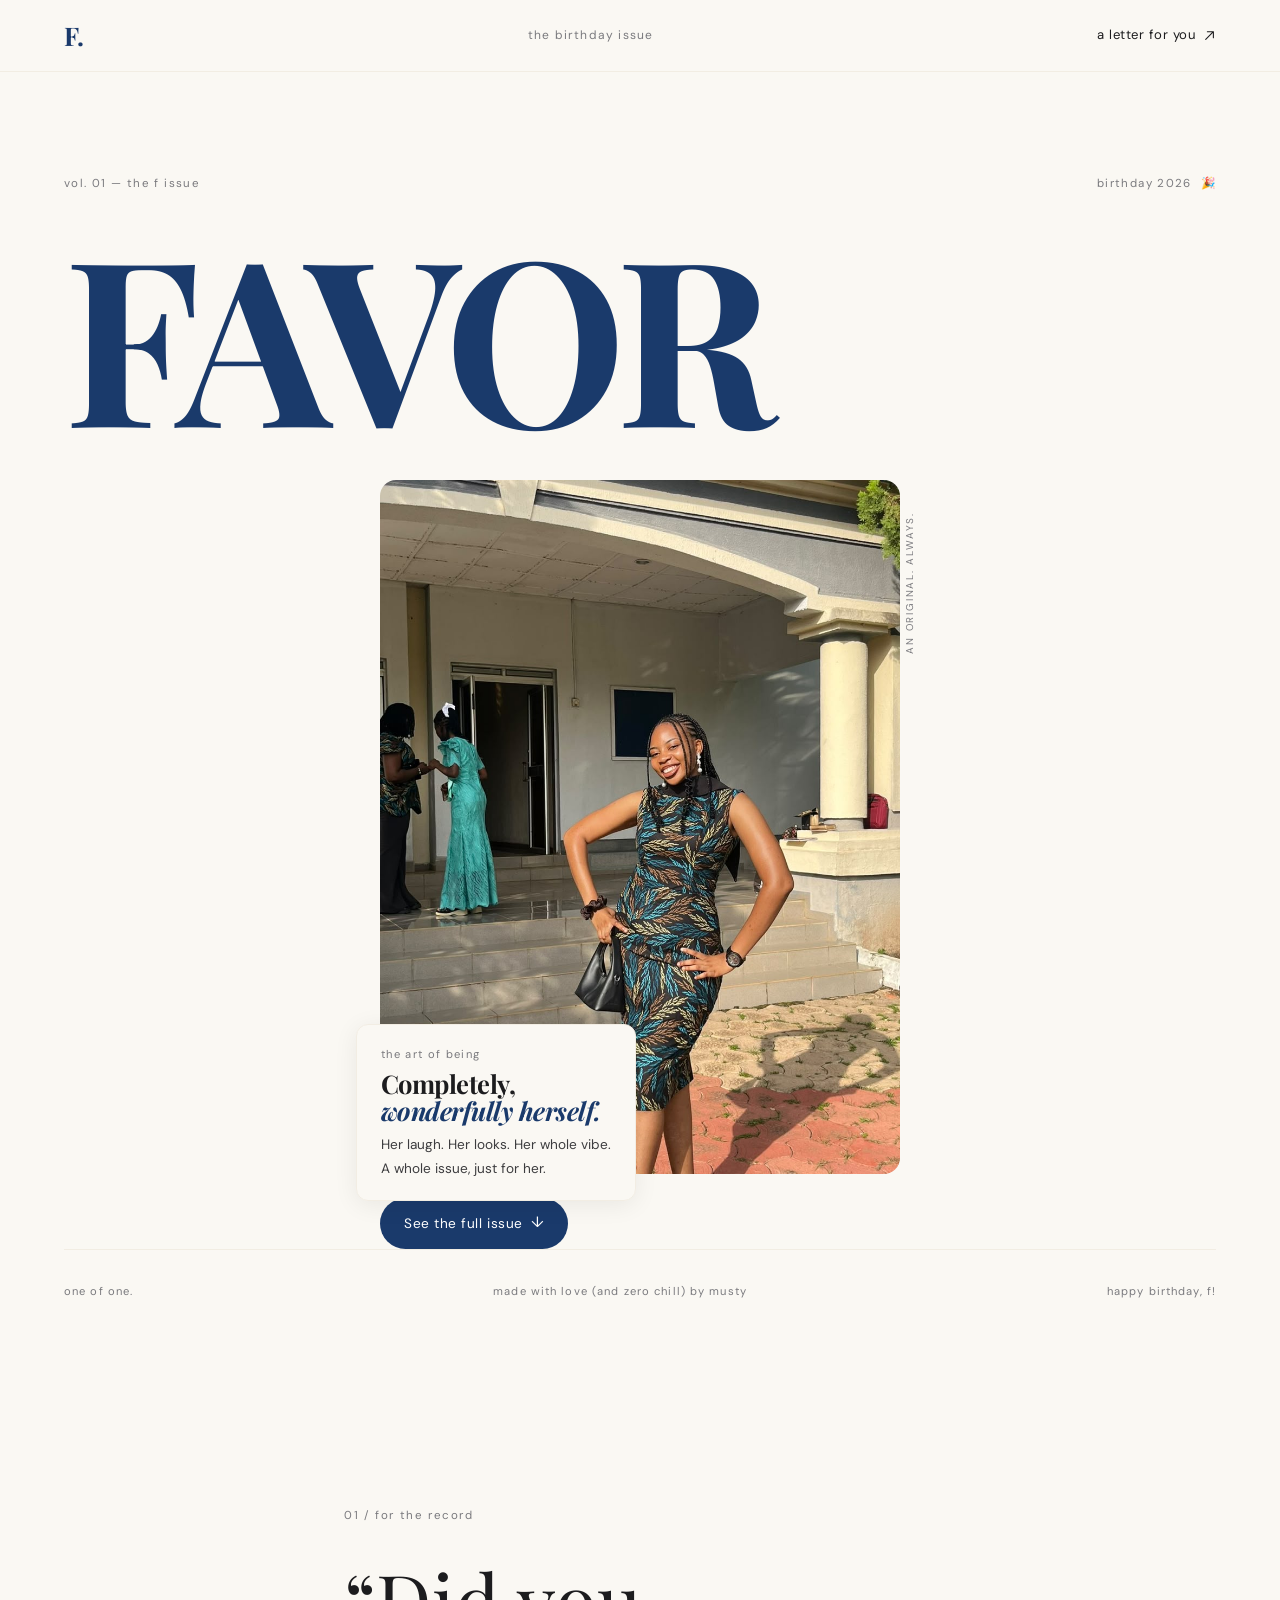
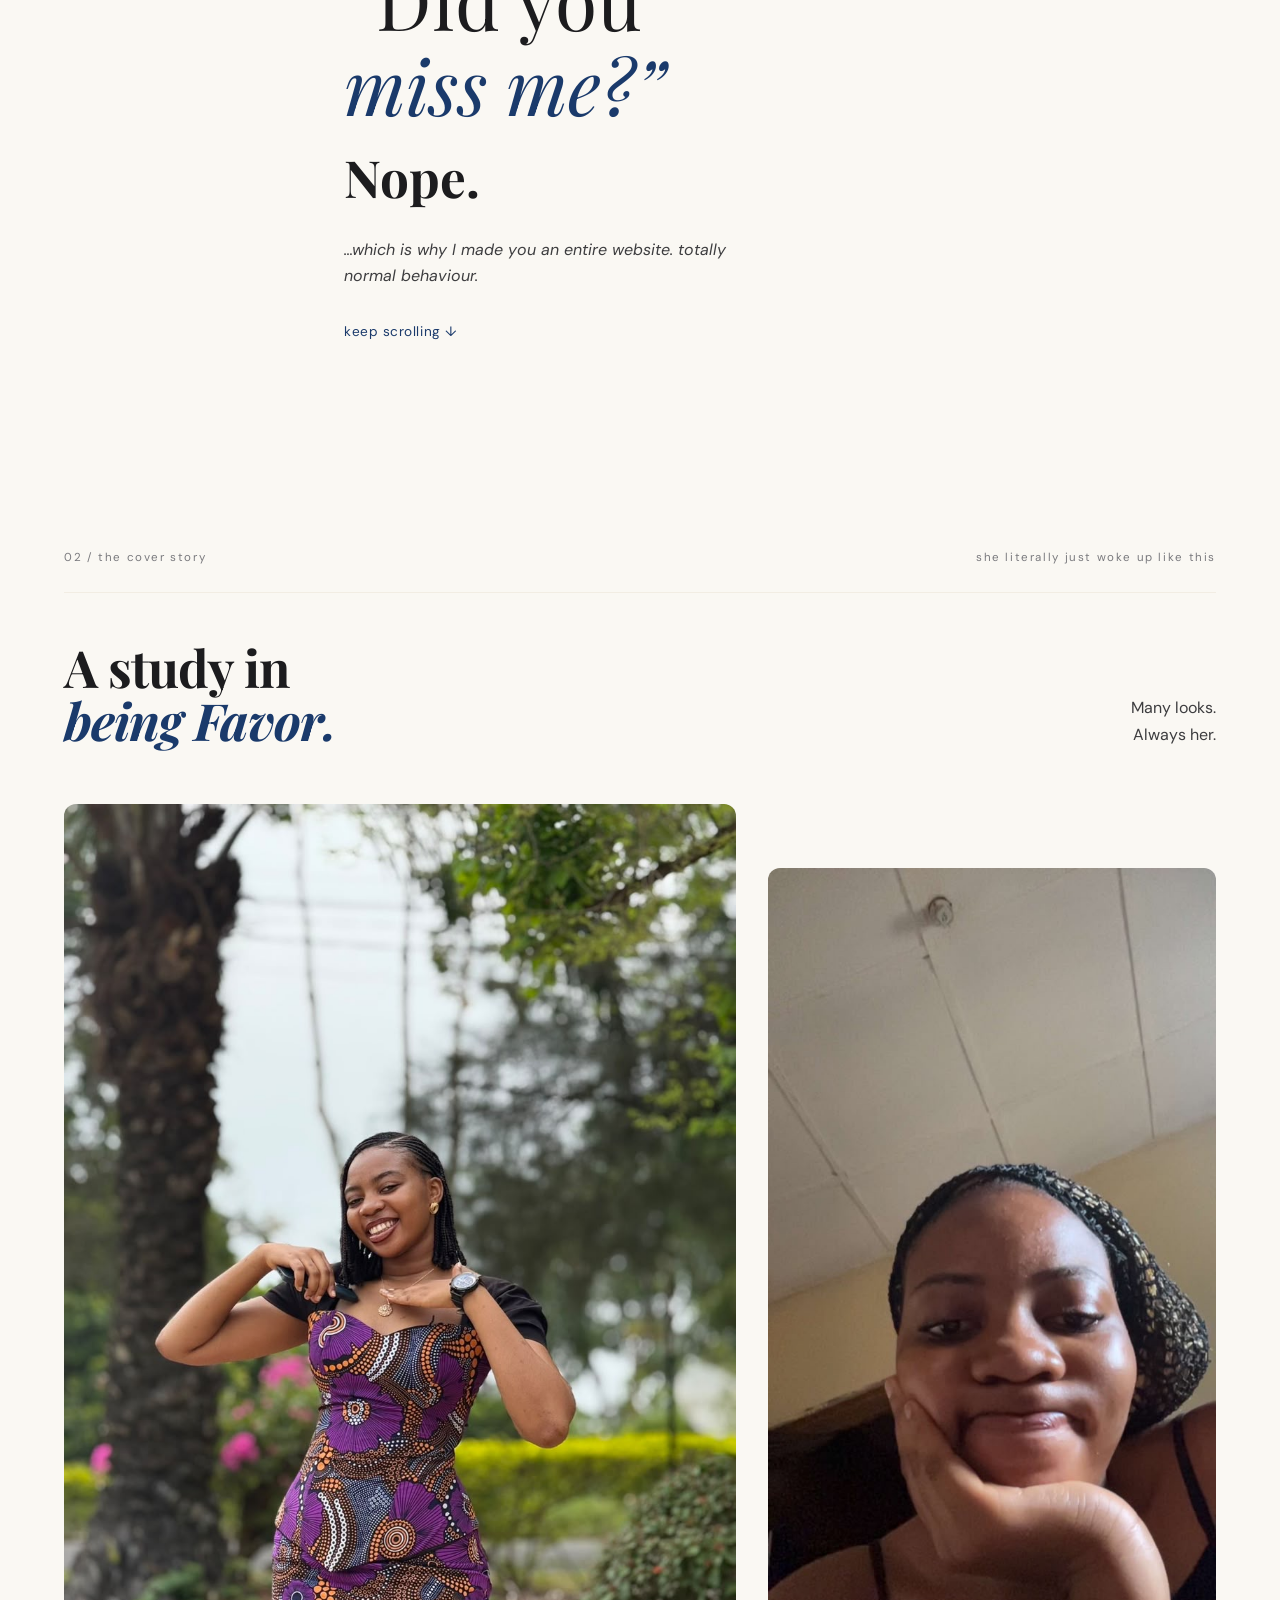
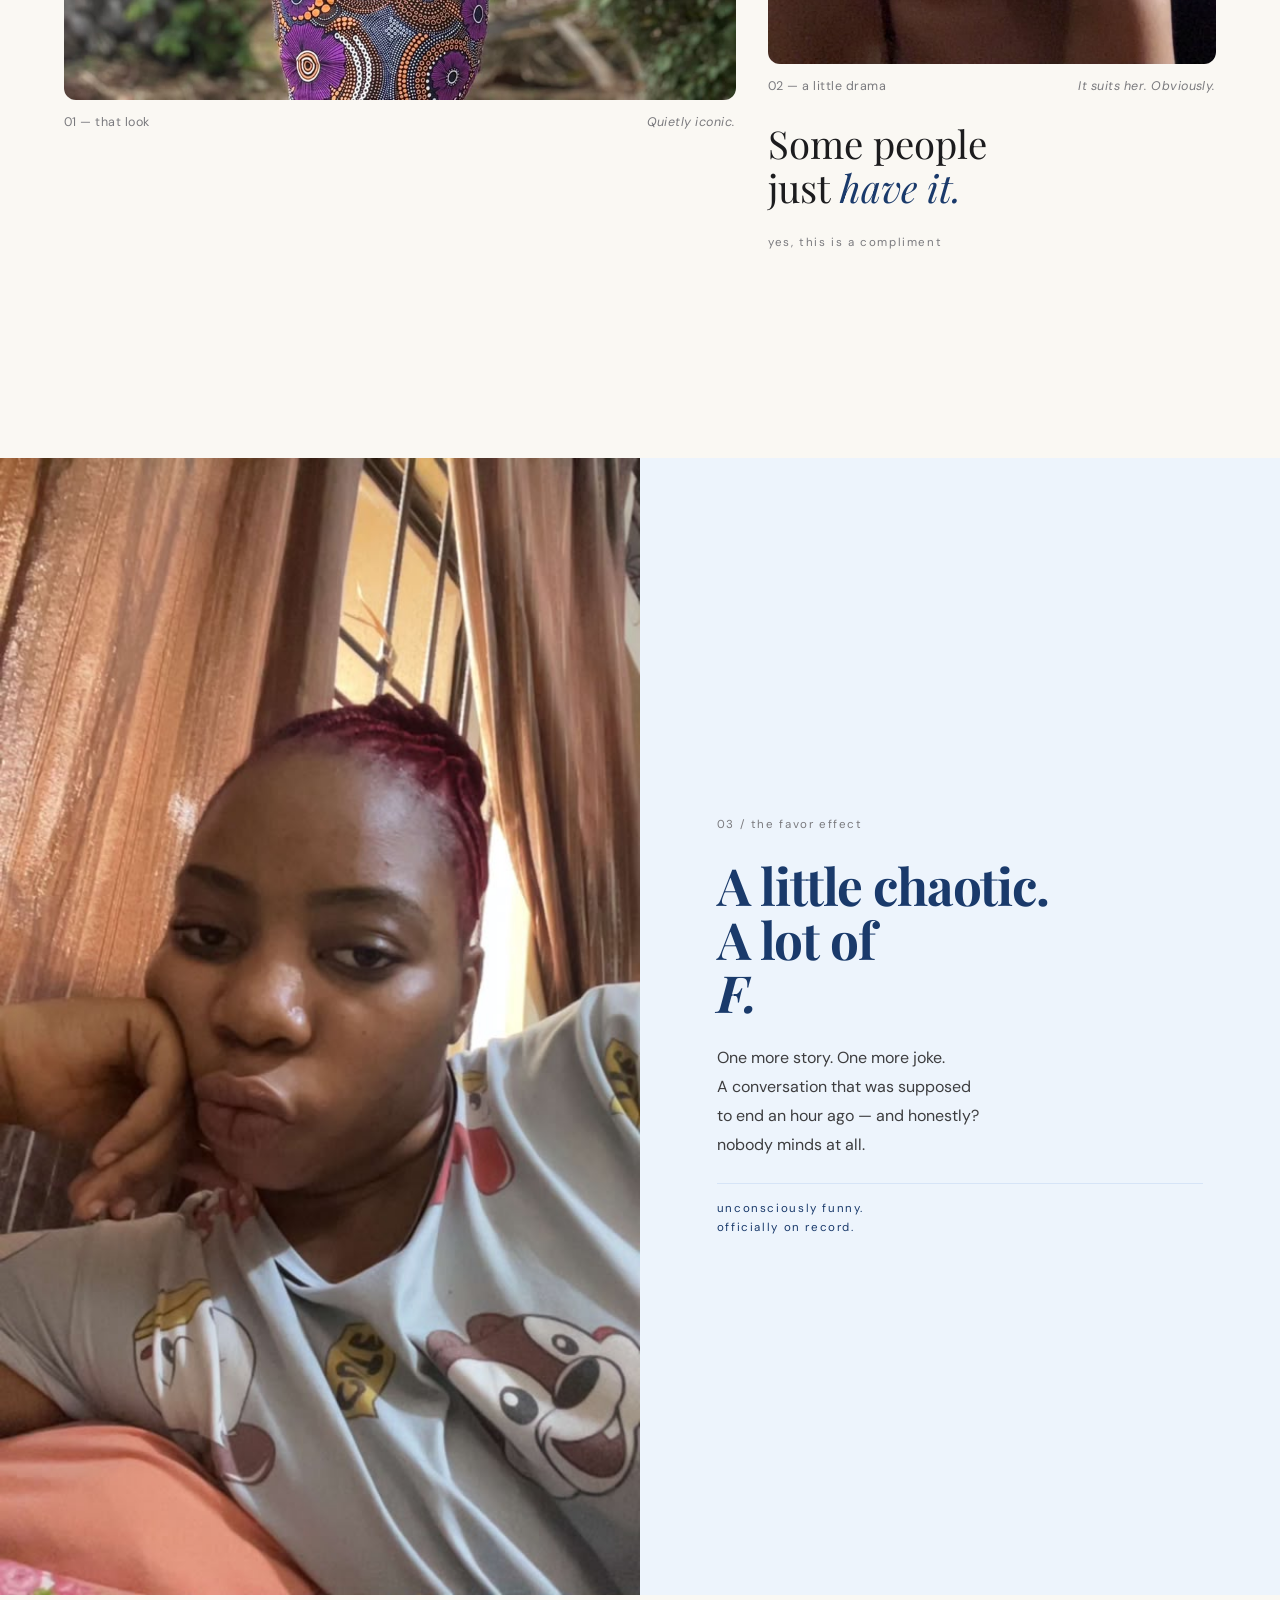
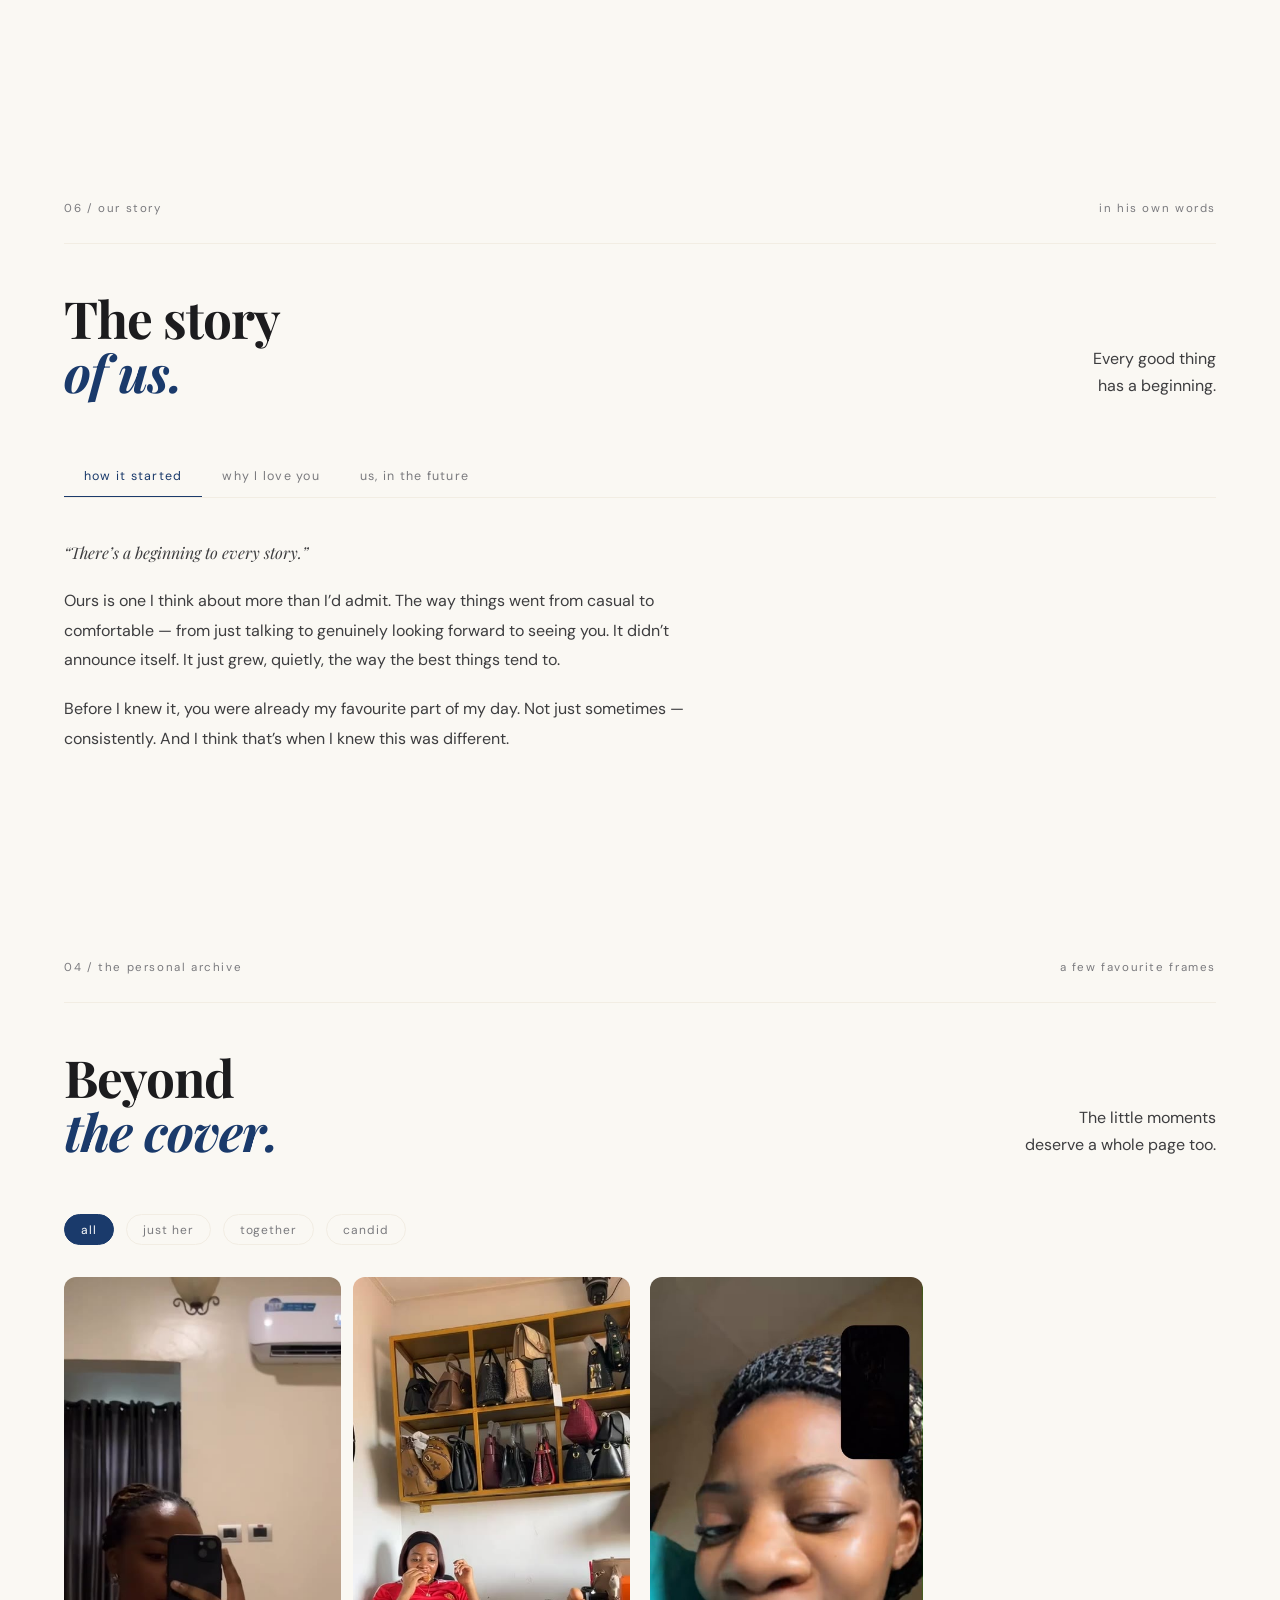
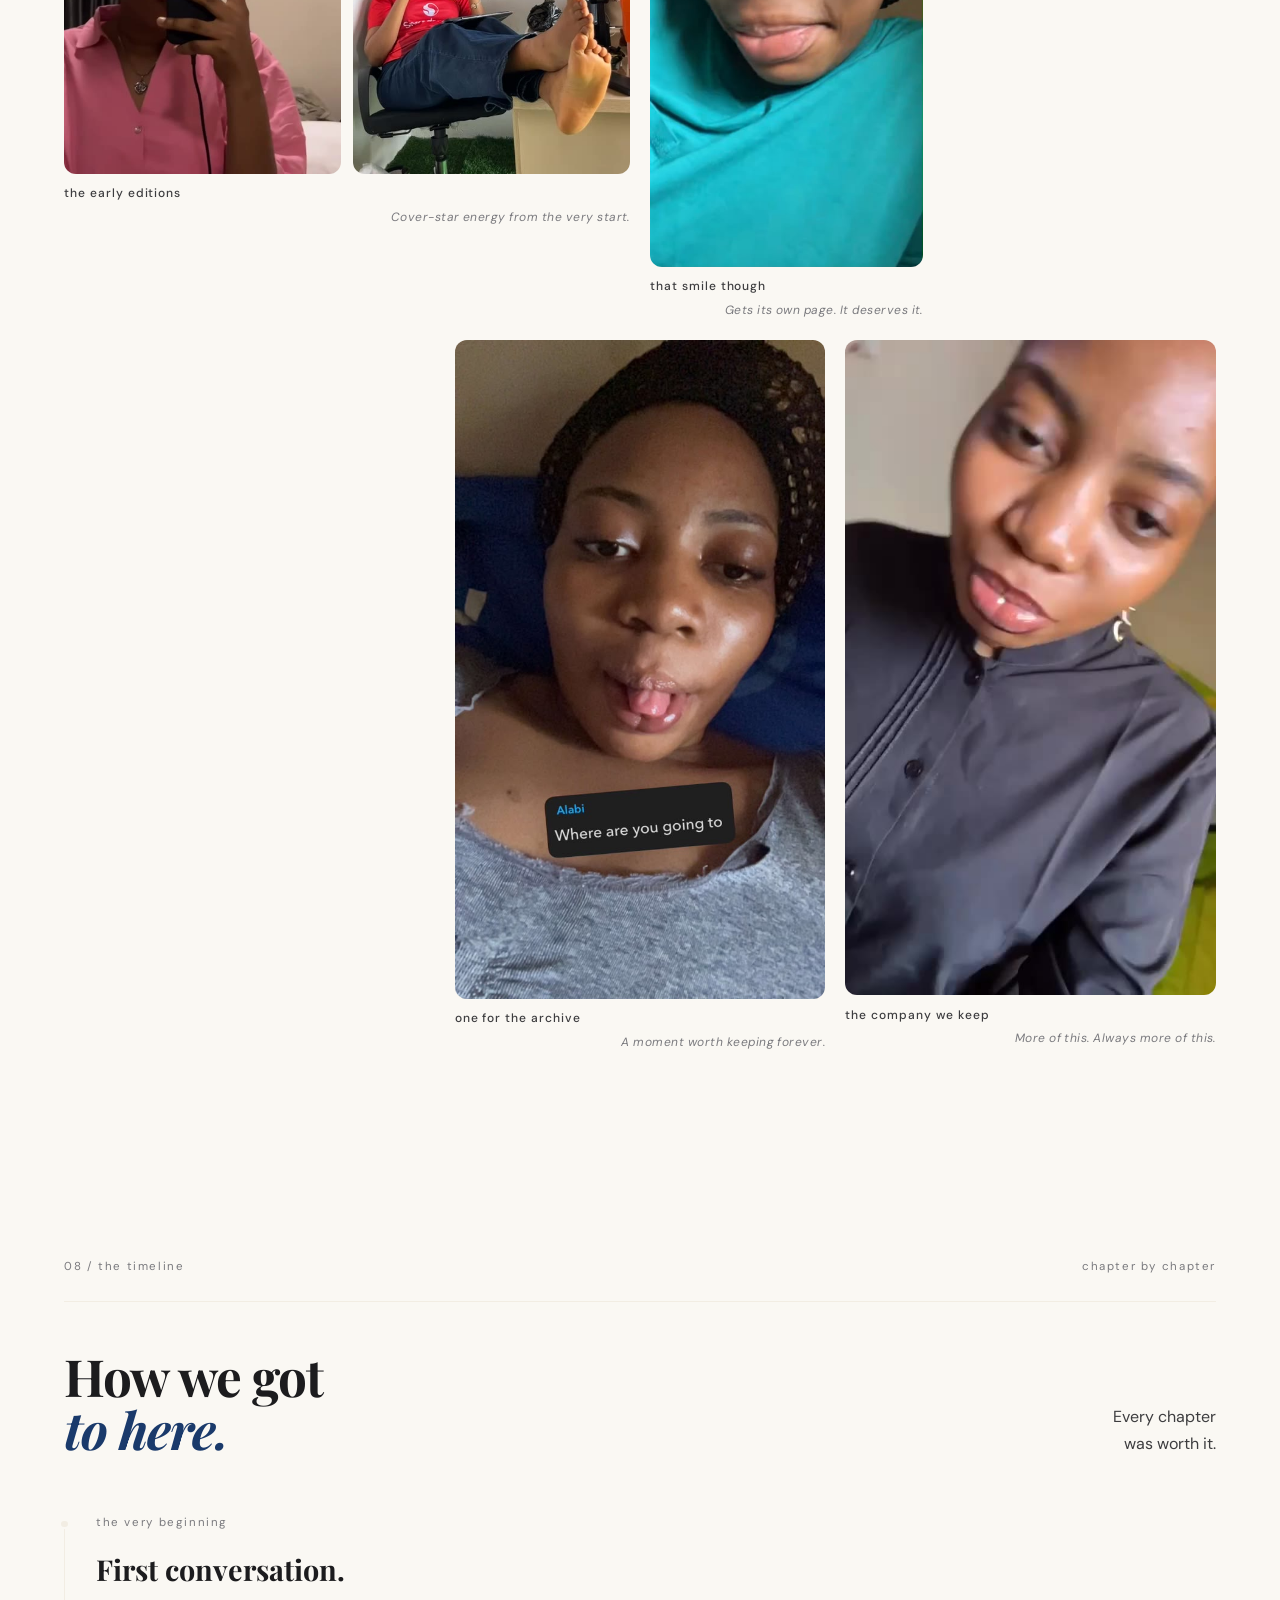
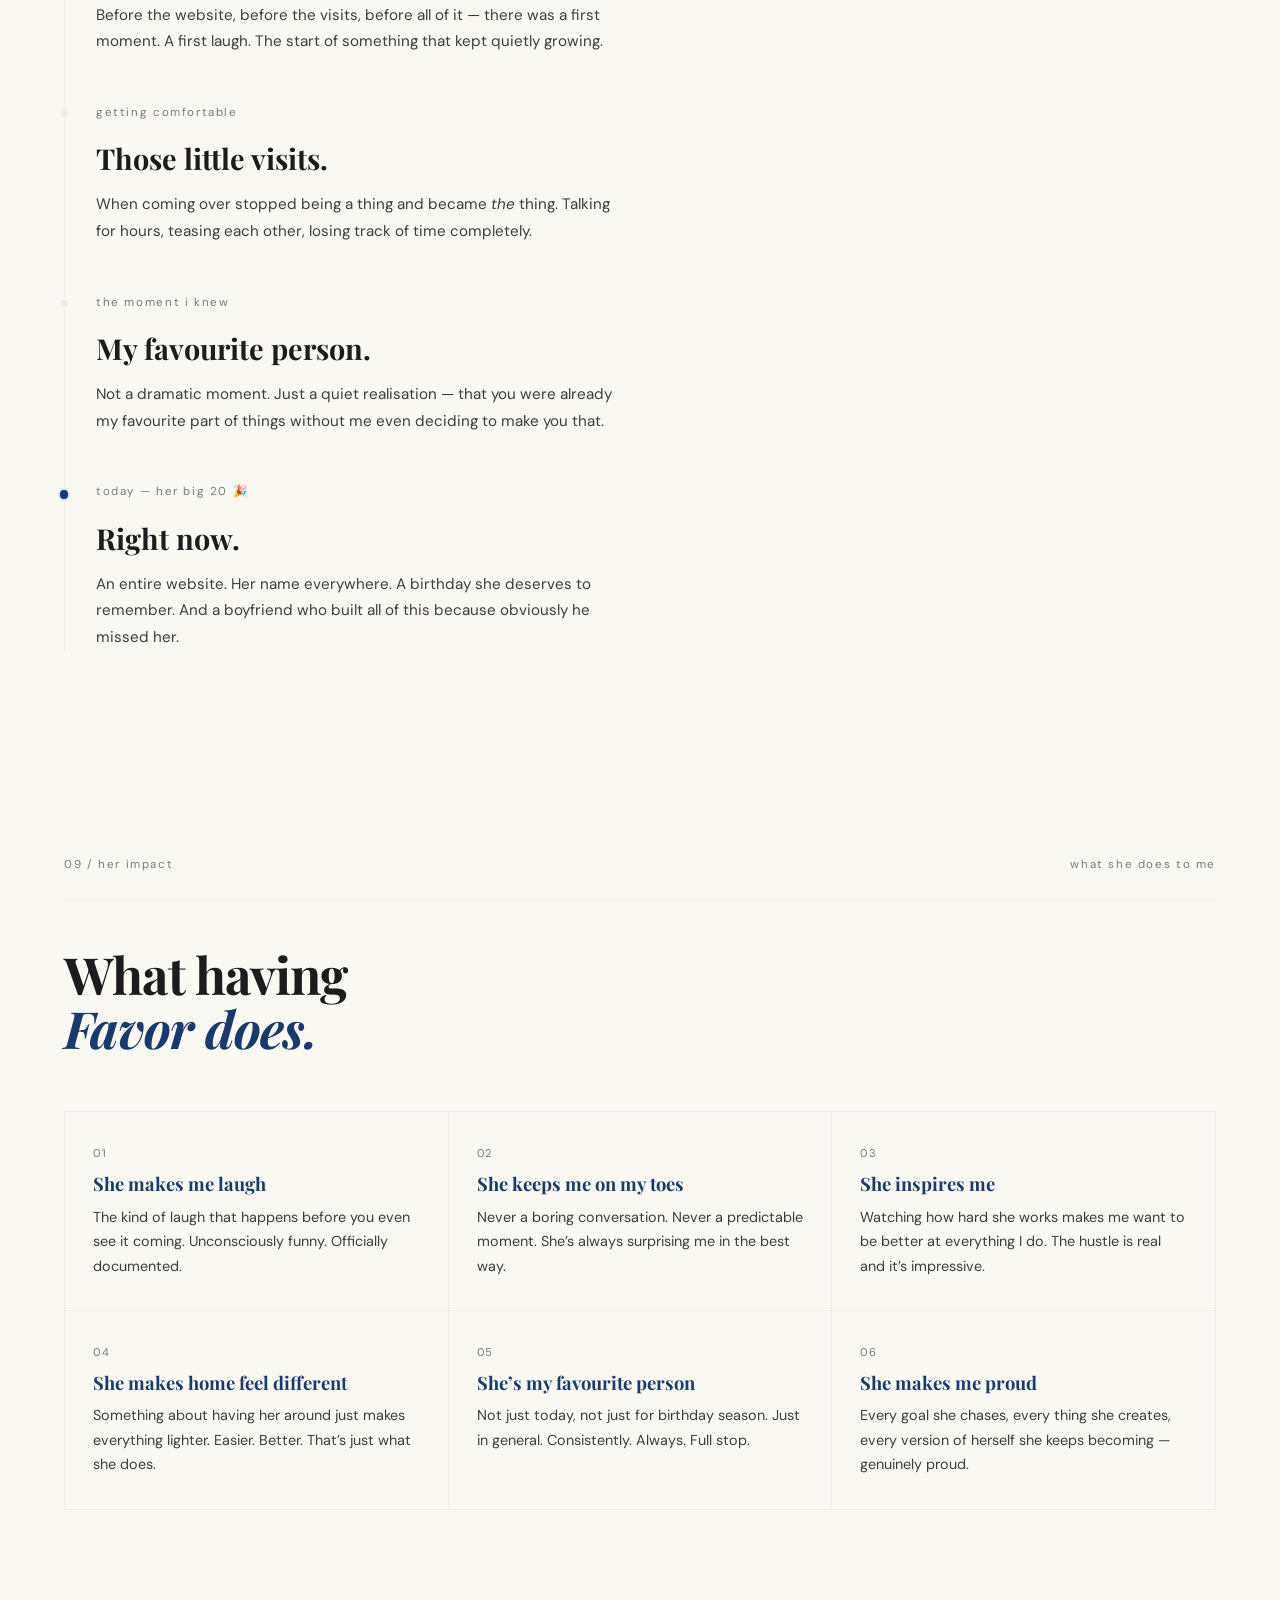
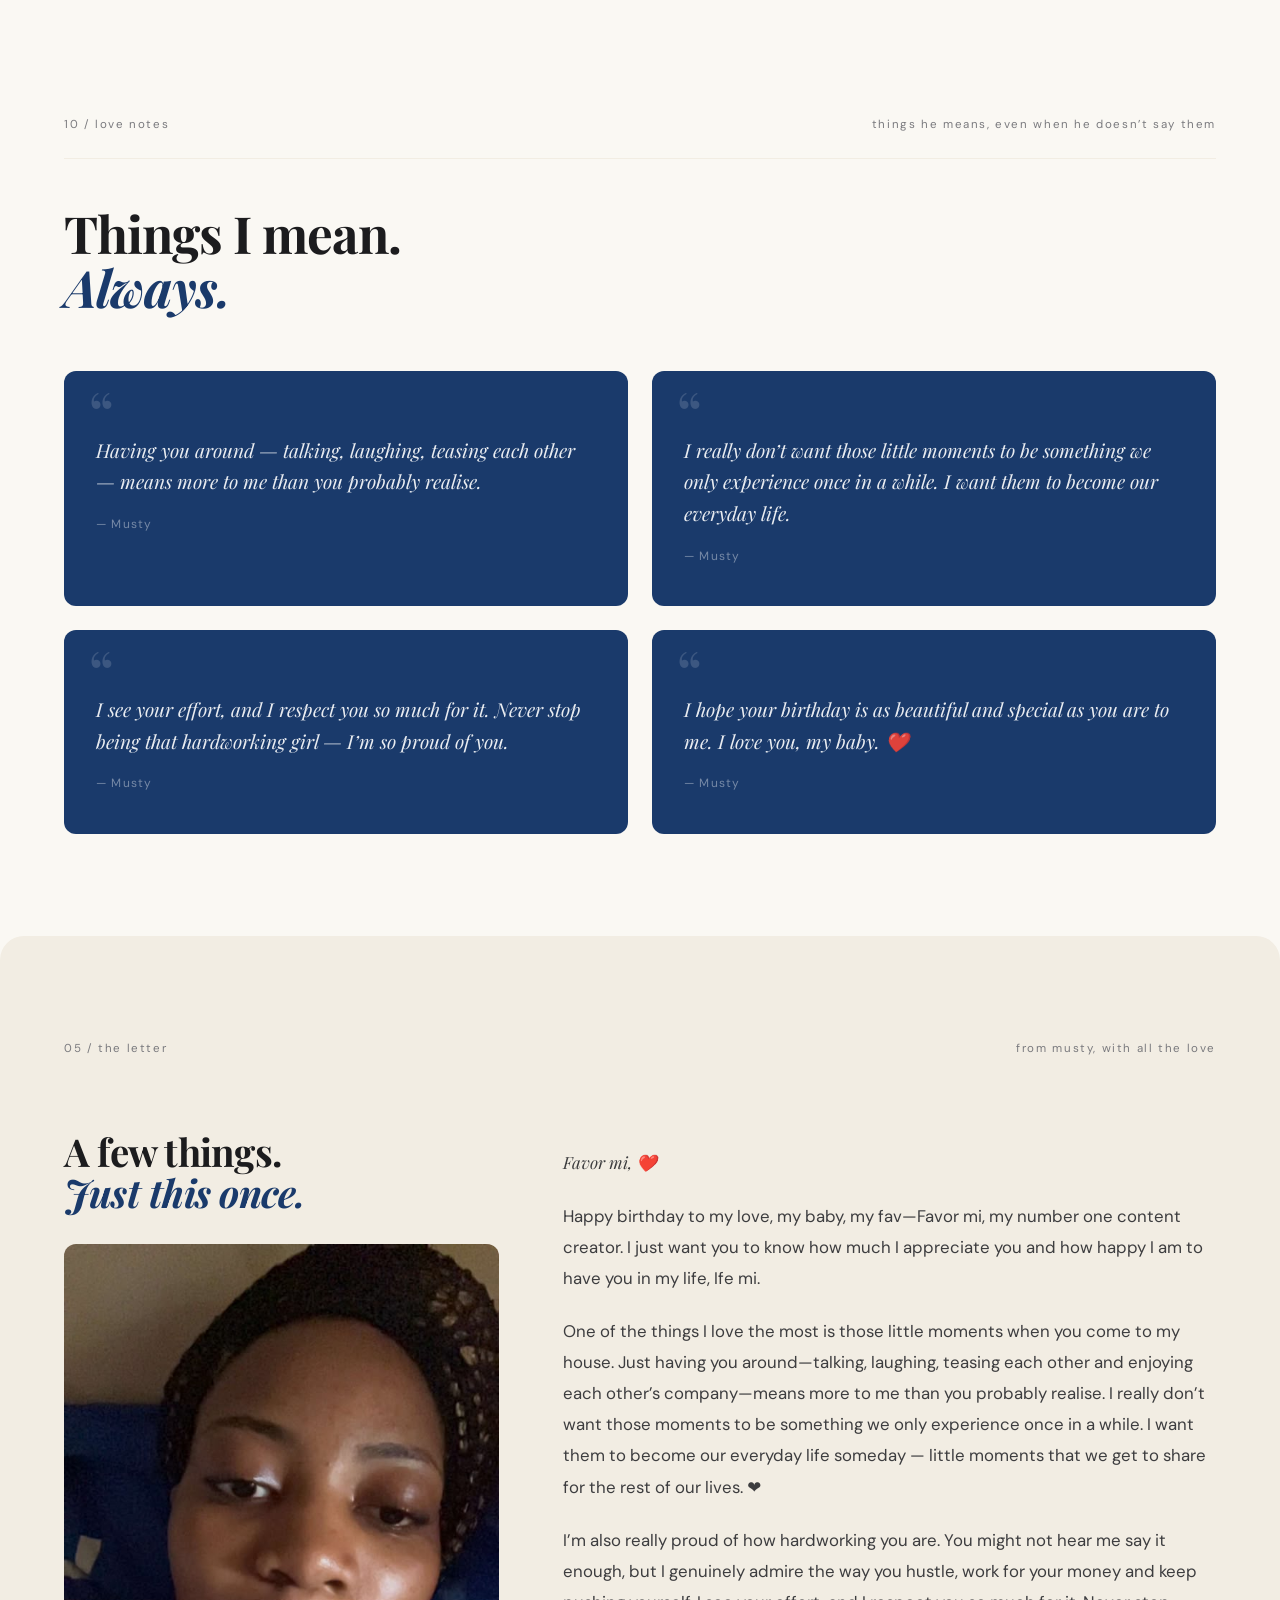
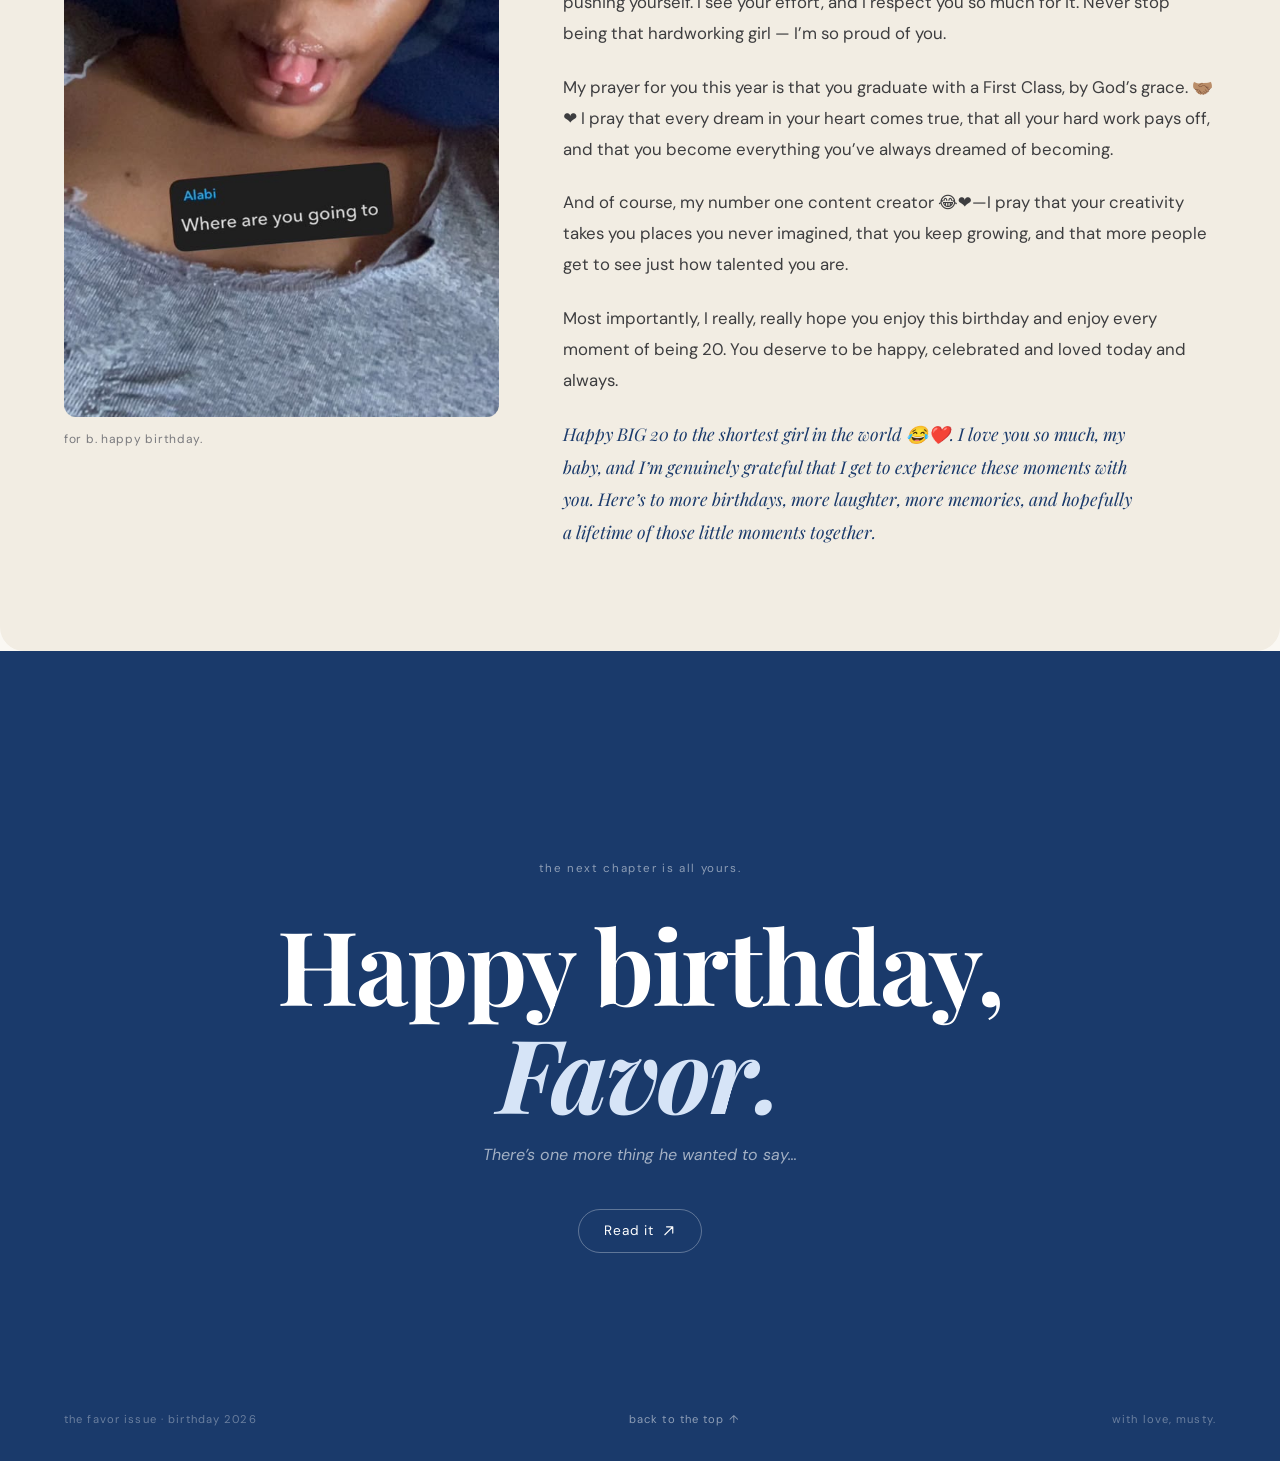
==== commit e06569e3: "remove two photos from memory grid" ====
--- a/main.html
+++ b/main.html
@@ -194,20 +194,6 @@
             <span>Gets its own page. It deserves it.</span>
           </figcaption>
         </figure>
-        <figure class="memory playful reveal" data-category="candid">
-          <img src="media/together.jpg" alt="A fun candid moment" width="700" height="933" loading="lazy">
-          <figcaption>
-            <span>Exhibit A</span>
-            <span>The serious allegations of being funny.</span>
-          </figcaption>
-        </figure>
-        <figure class="memory together reveal" data-category="together">
-          <img src="media/memories.jpg" alt="Good times" width="700" height="933" loading="lazy">
-          <figcaption>
-            <span>In good company</span>
-            <span>Some moments are better together.</span>
-          </figcaption>
-        </figure>
         <figure class="memory memories-photo reveal" data-category="together">
           <img src="media/smile.jpg" alt="Favor laughing" width="800" height="1067" loading="lazy">
           <figcaption>
@@ -399,3 +385,4 @@
 </html>
 
 
+
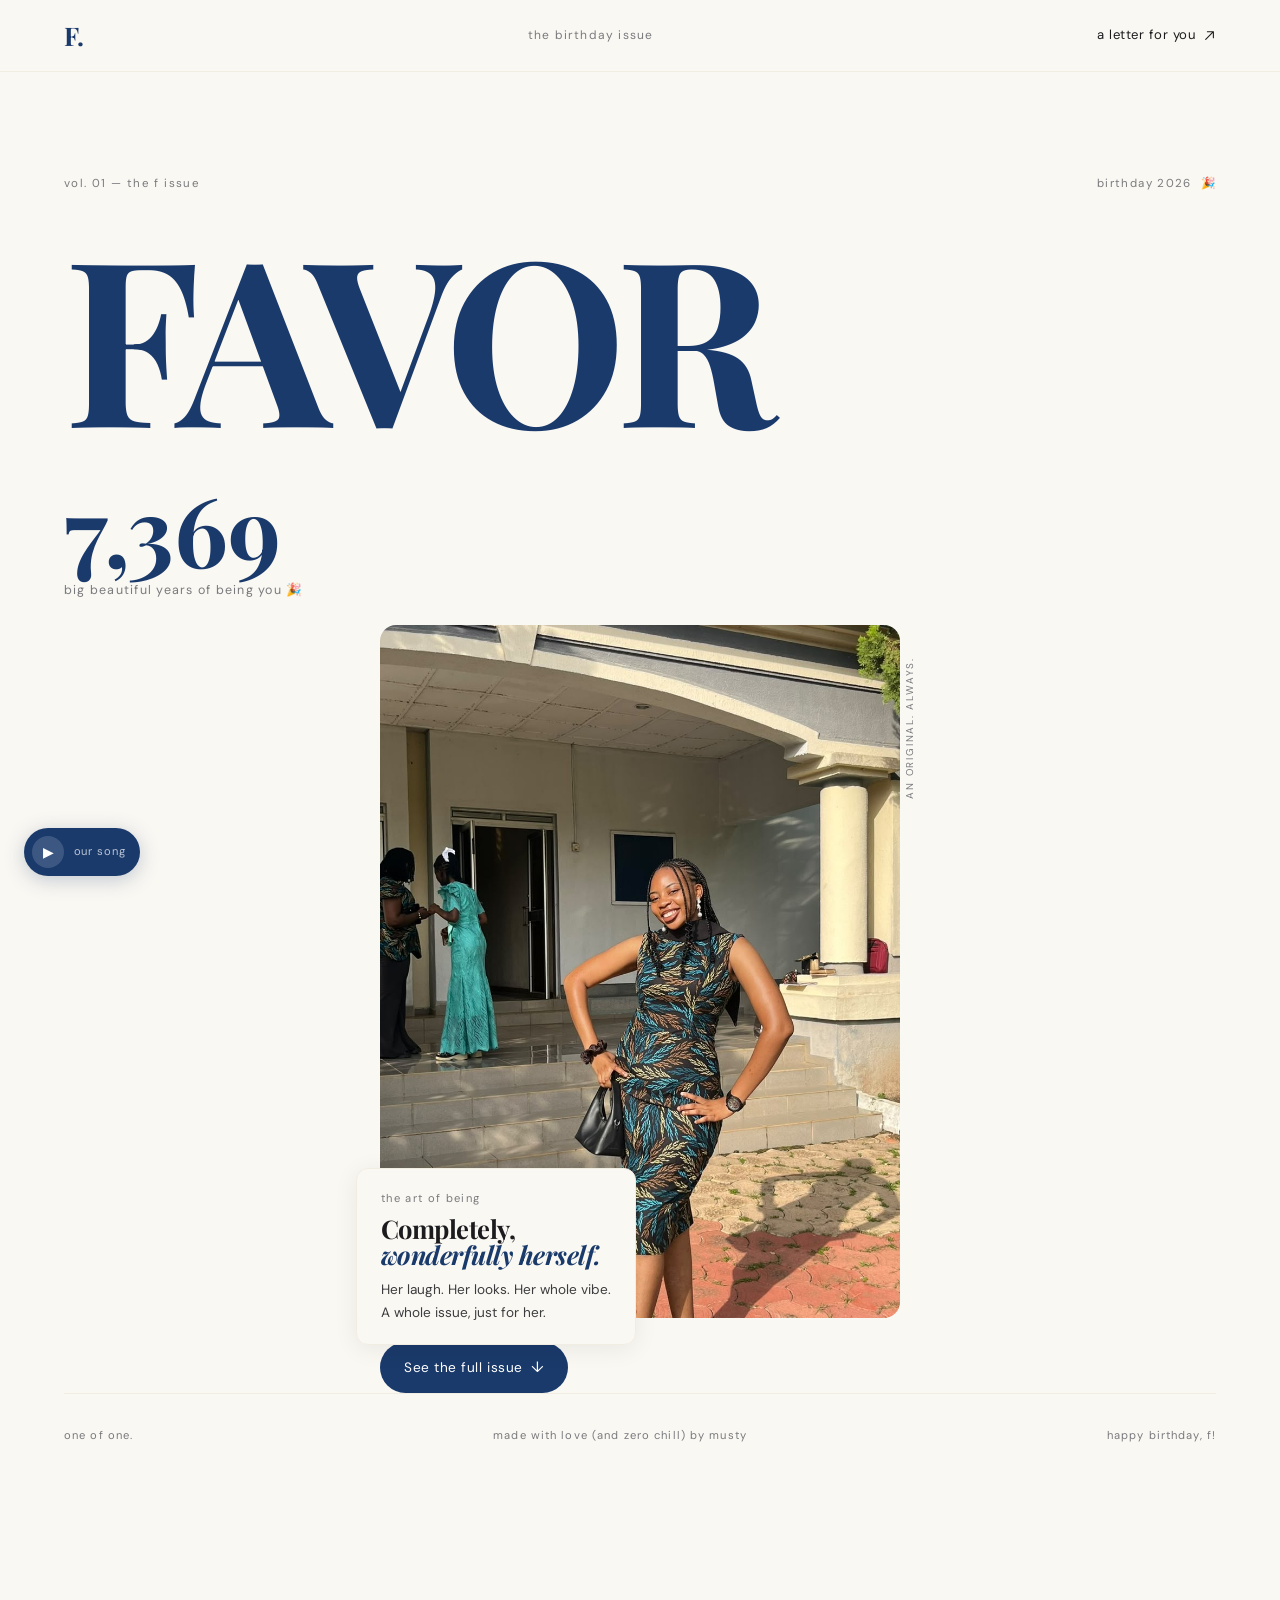
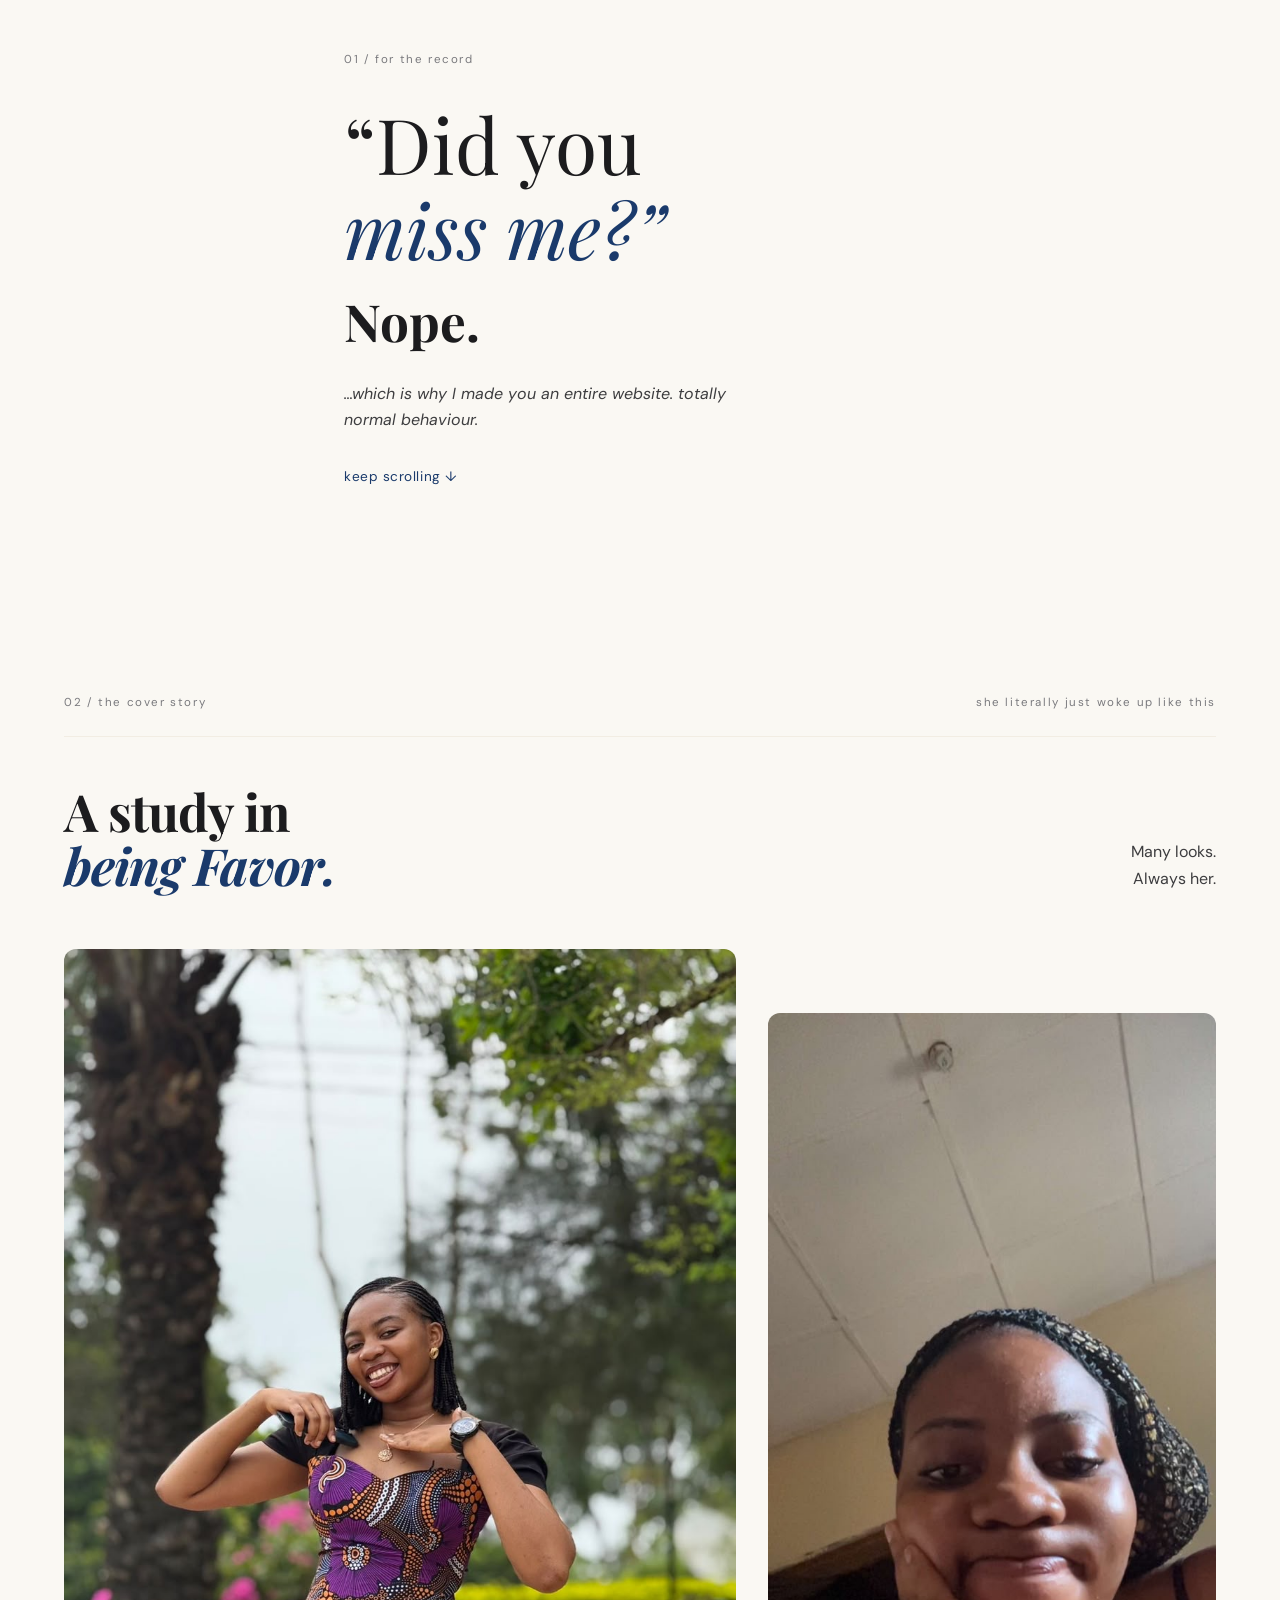
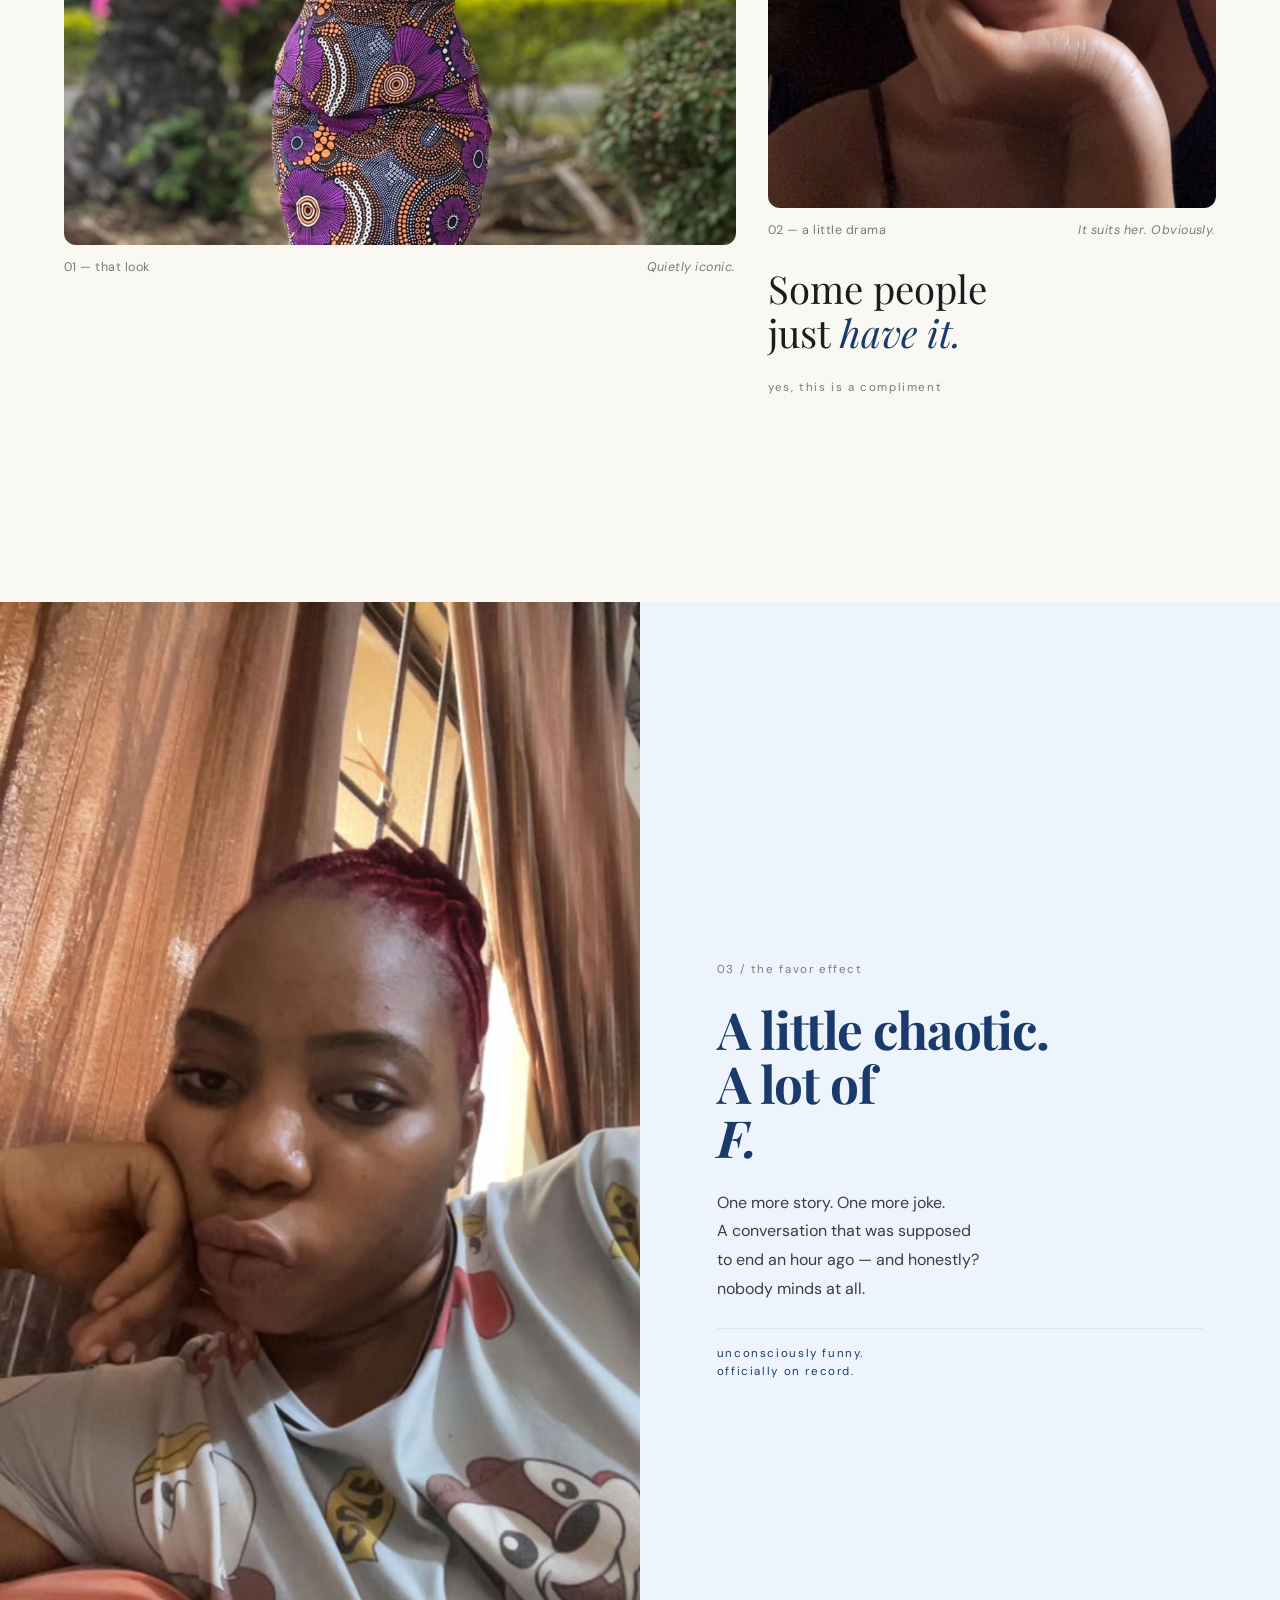
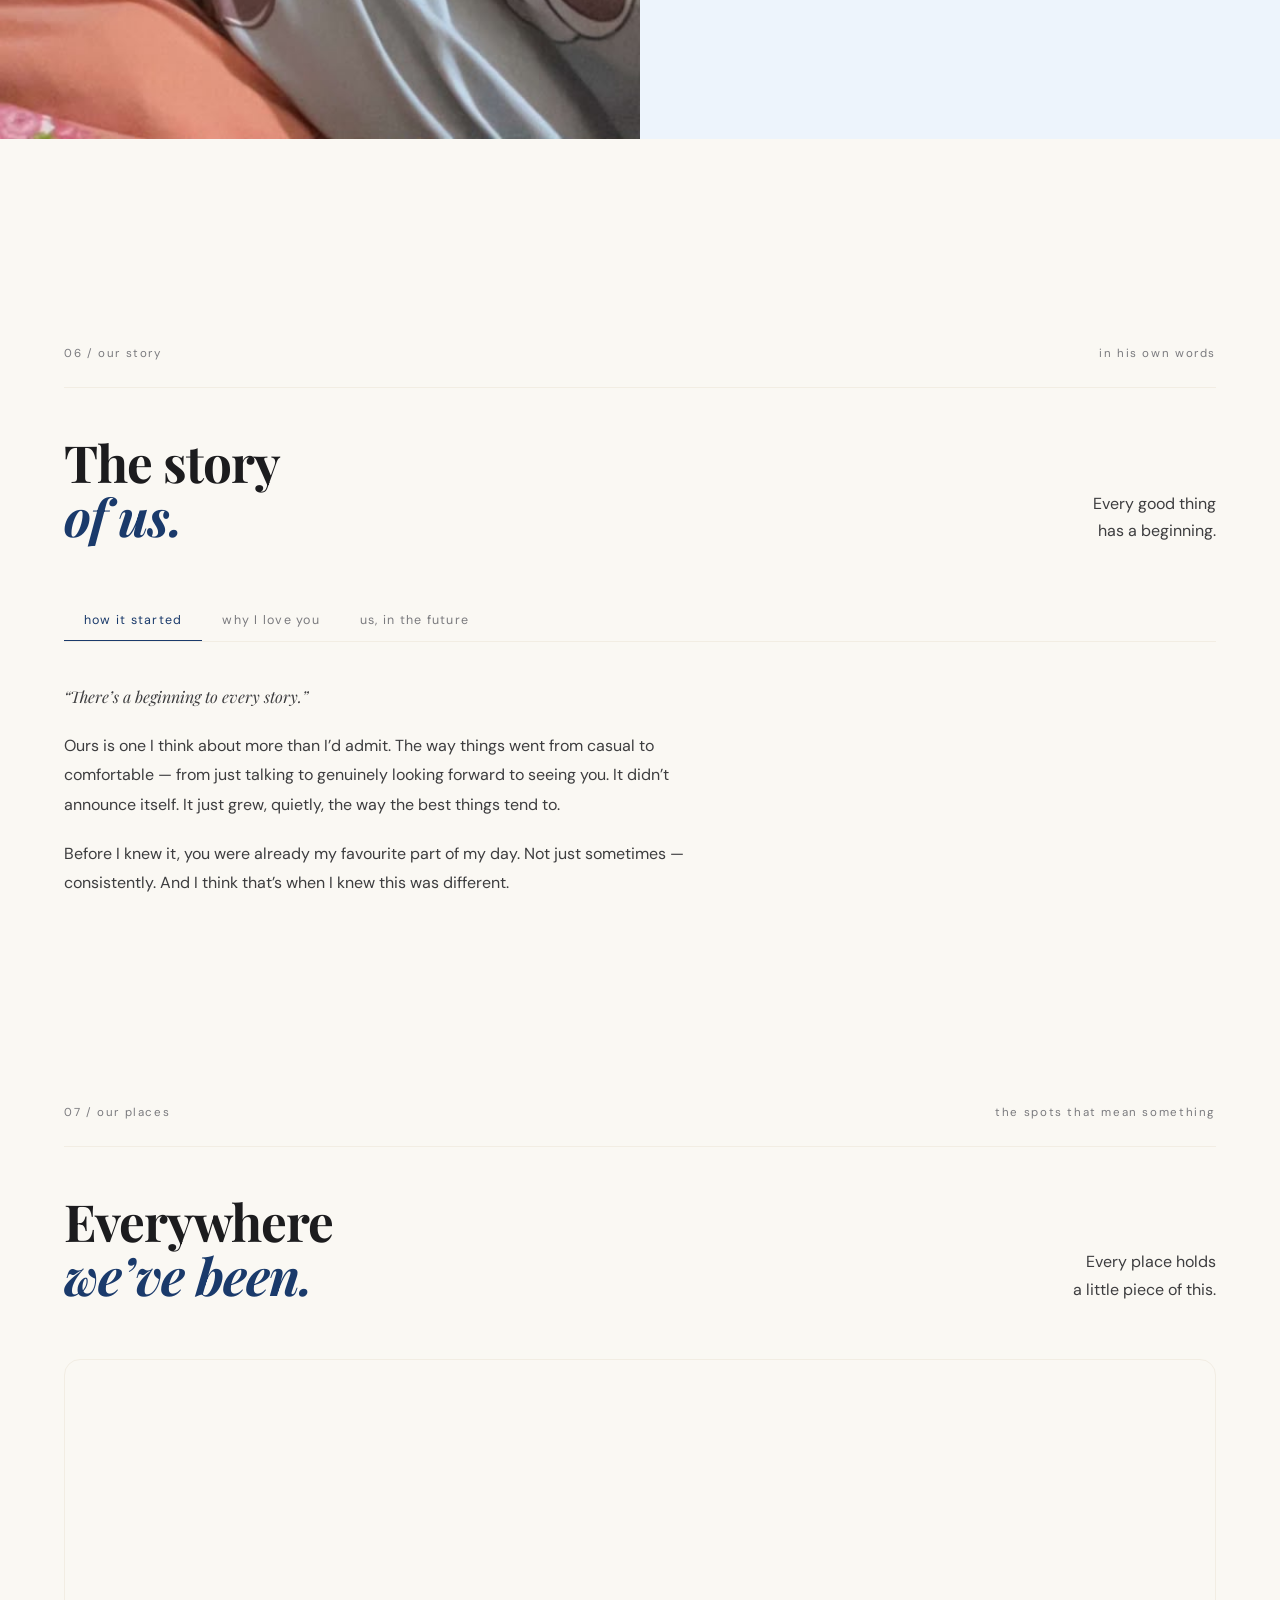
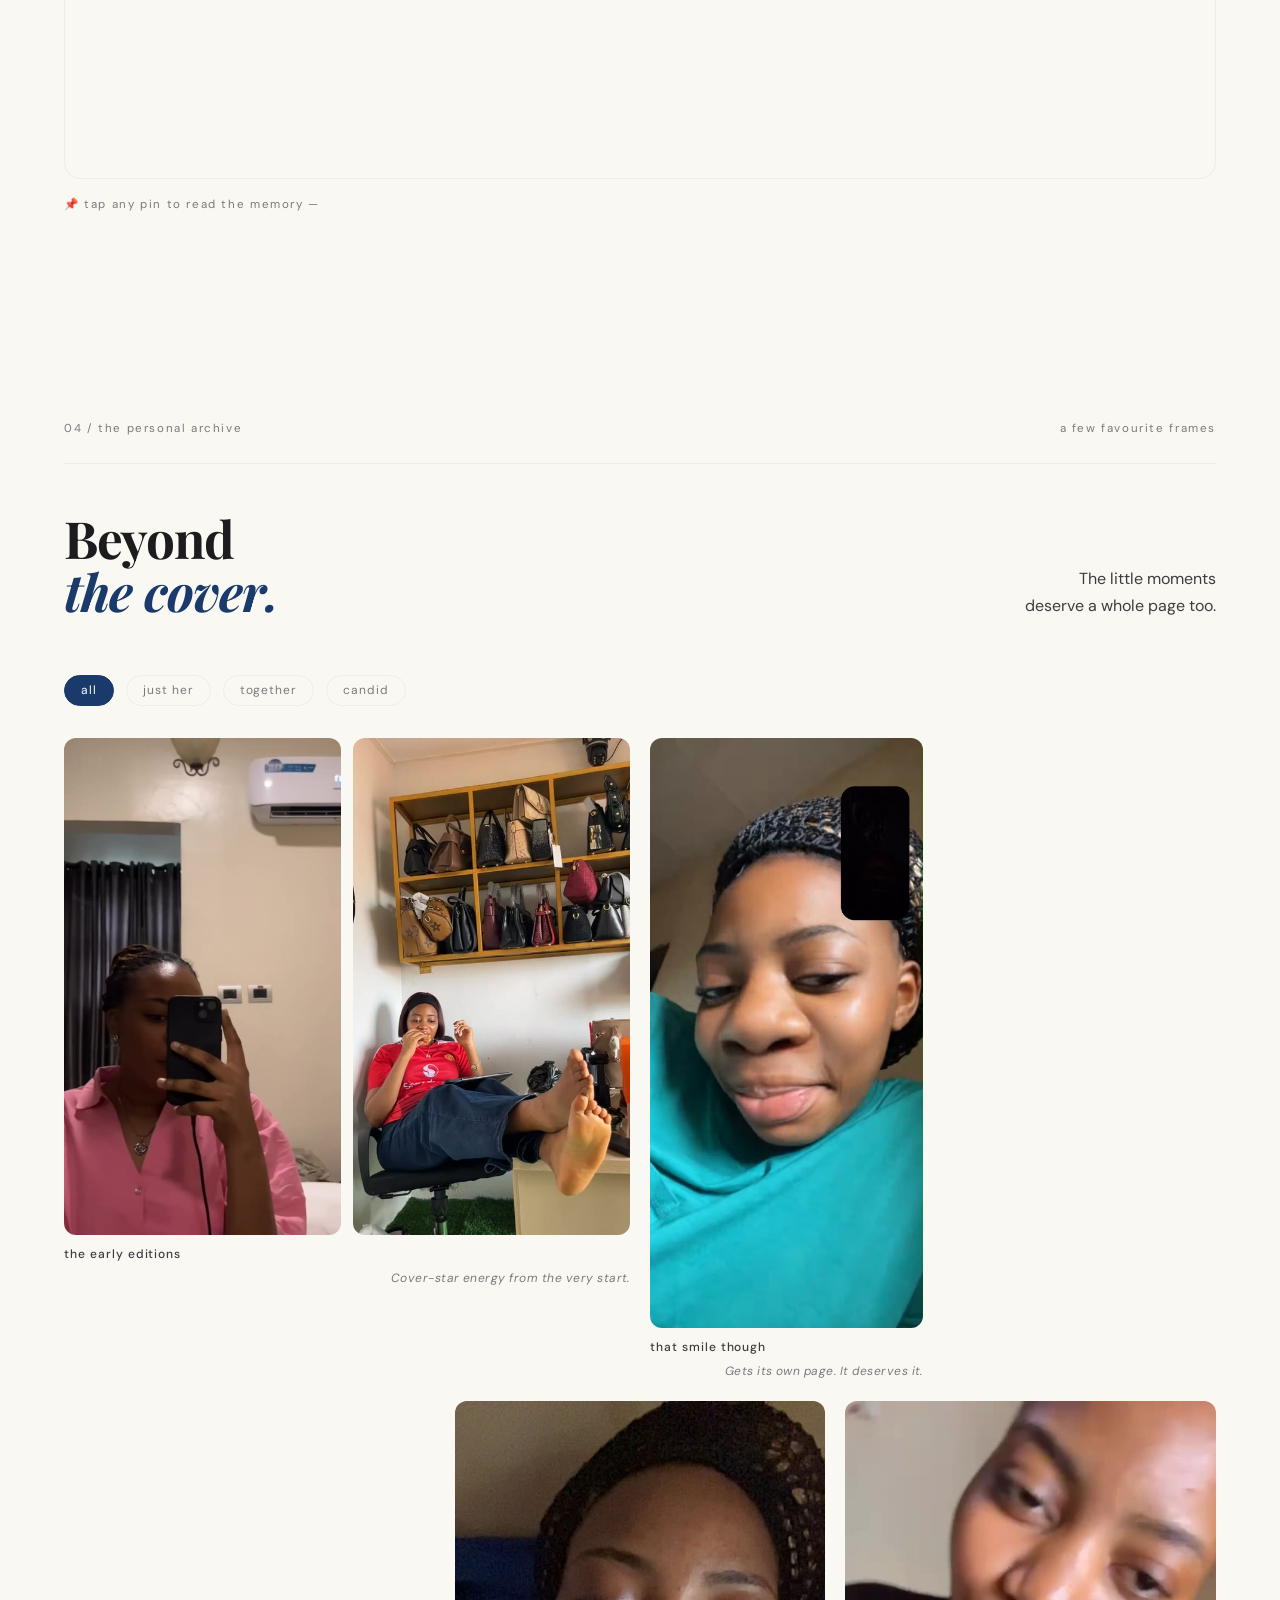
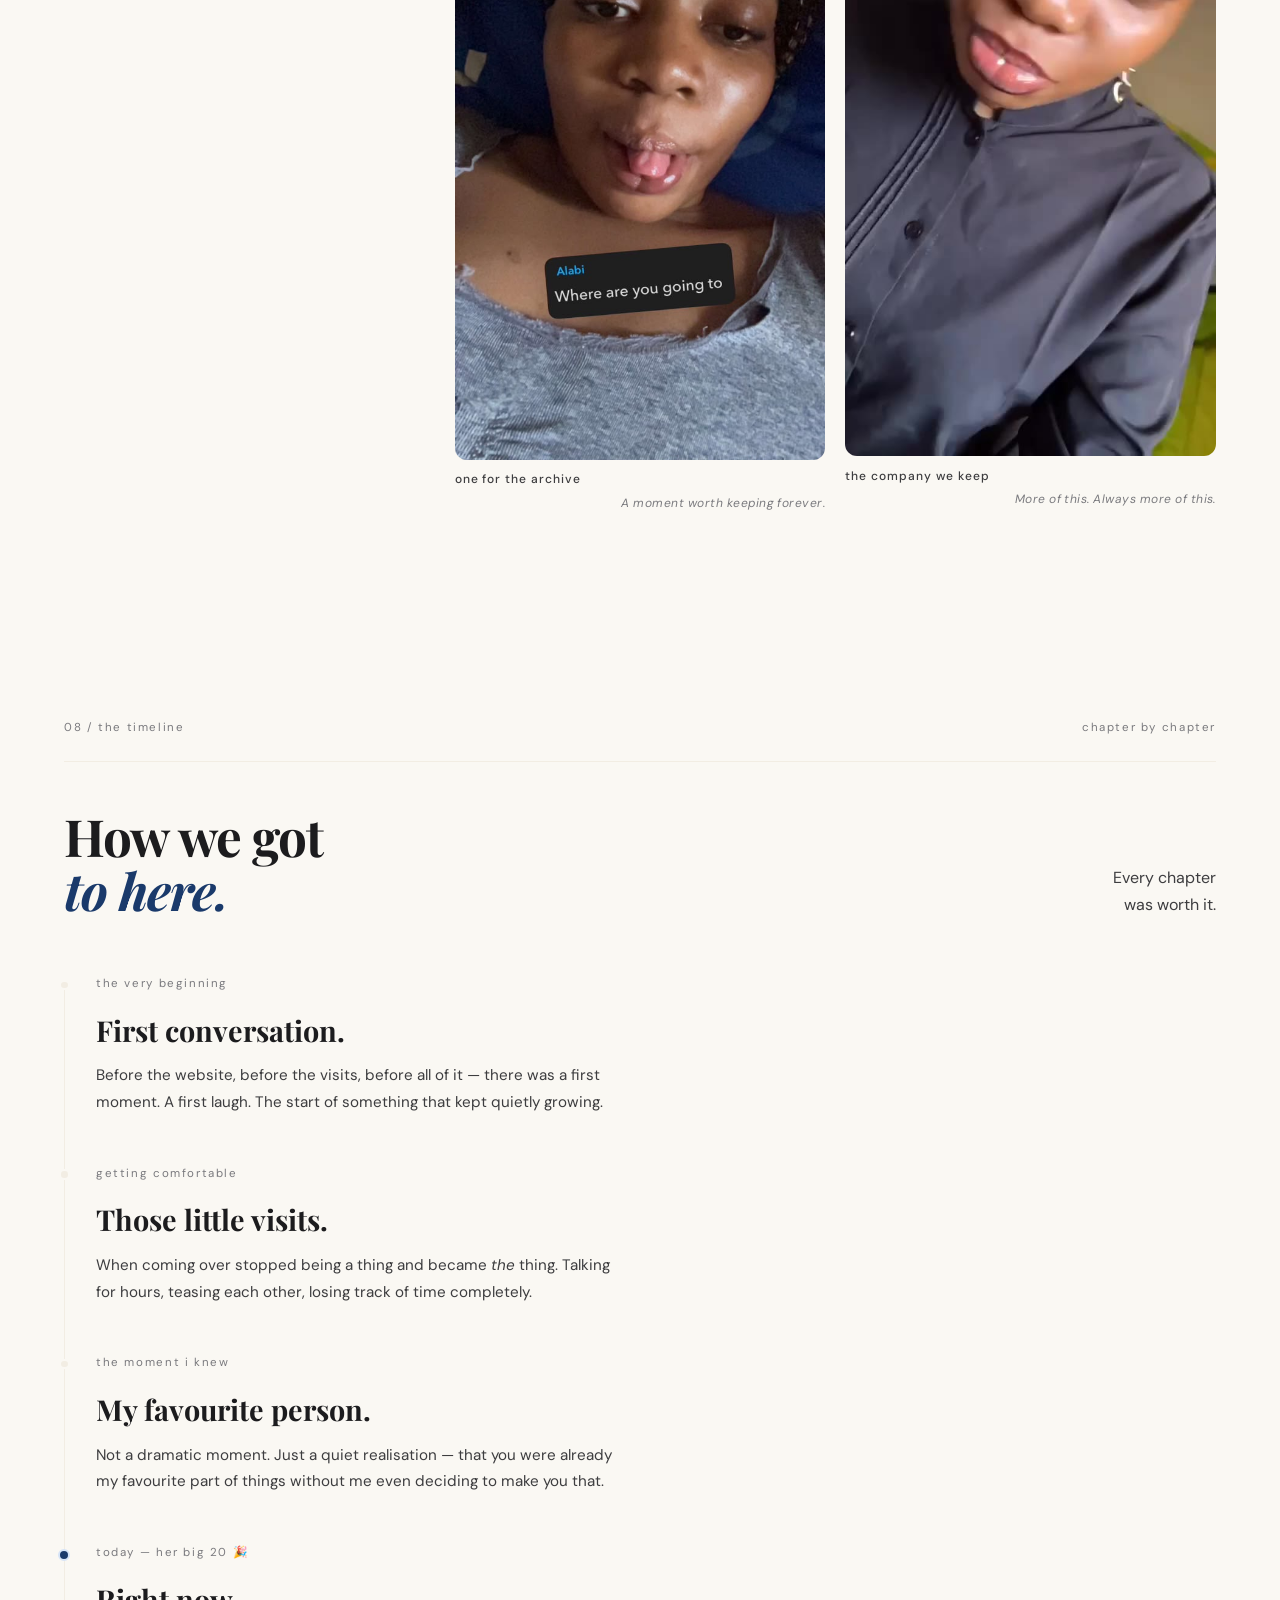
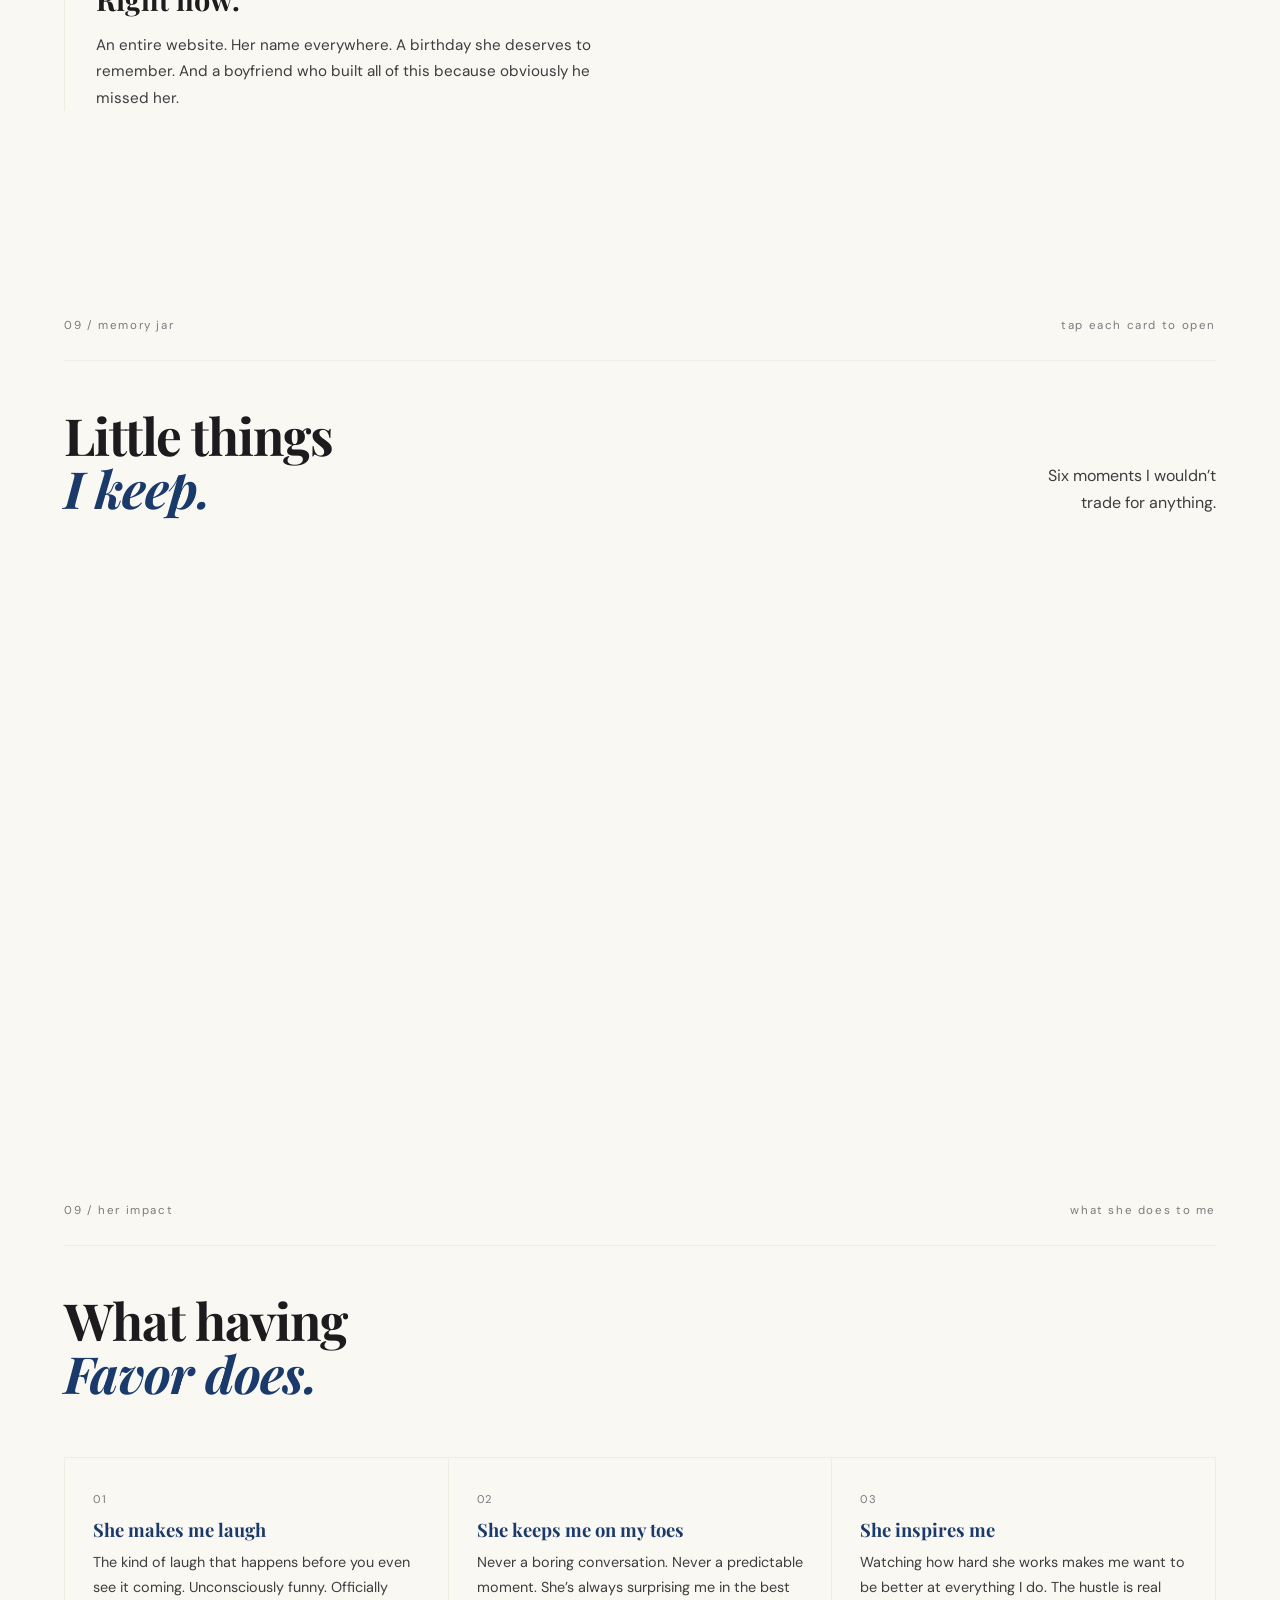
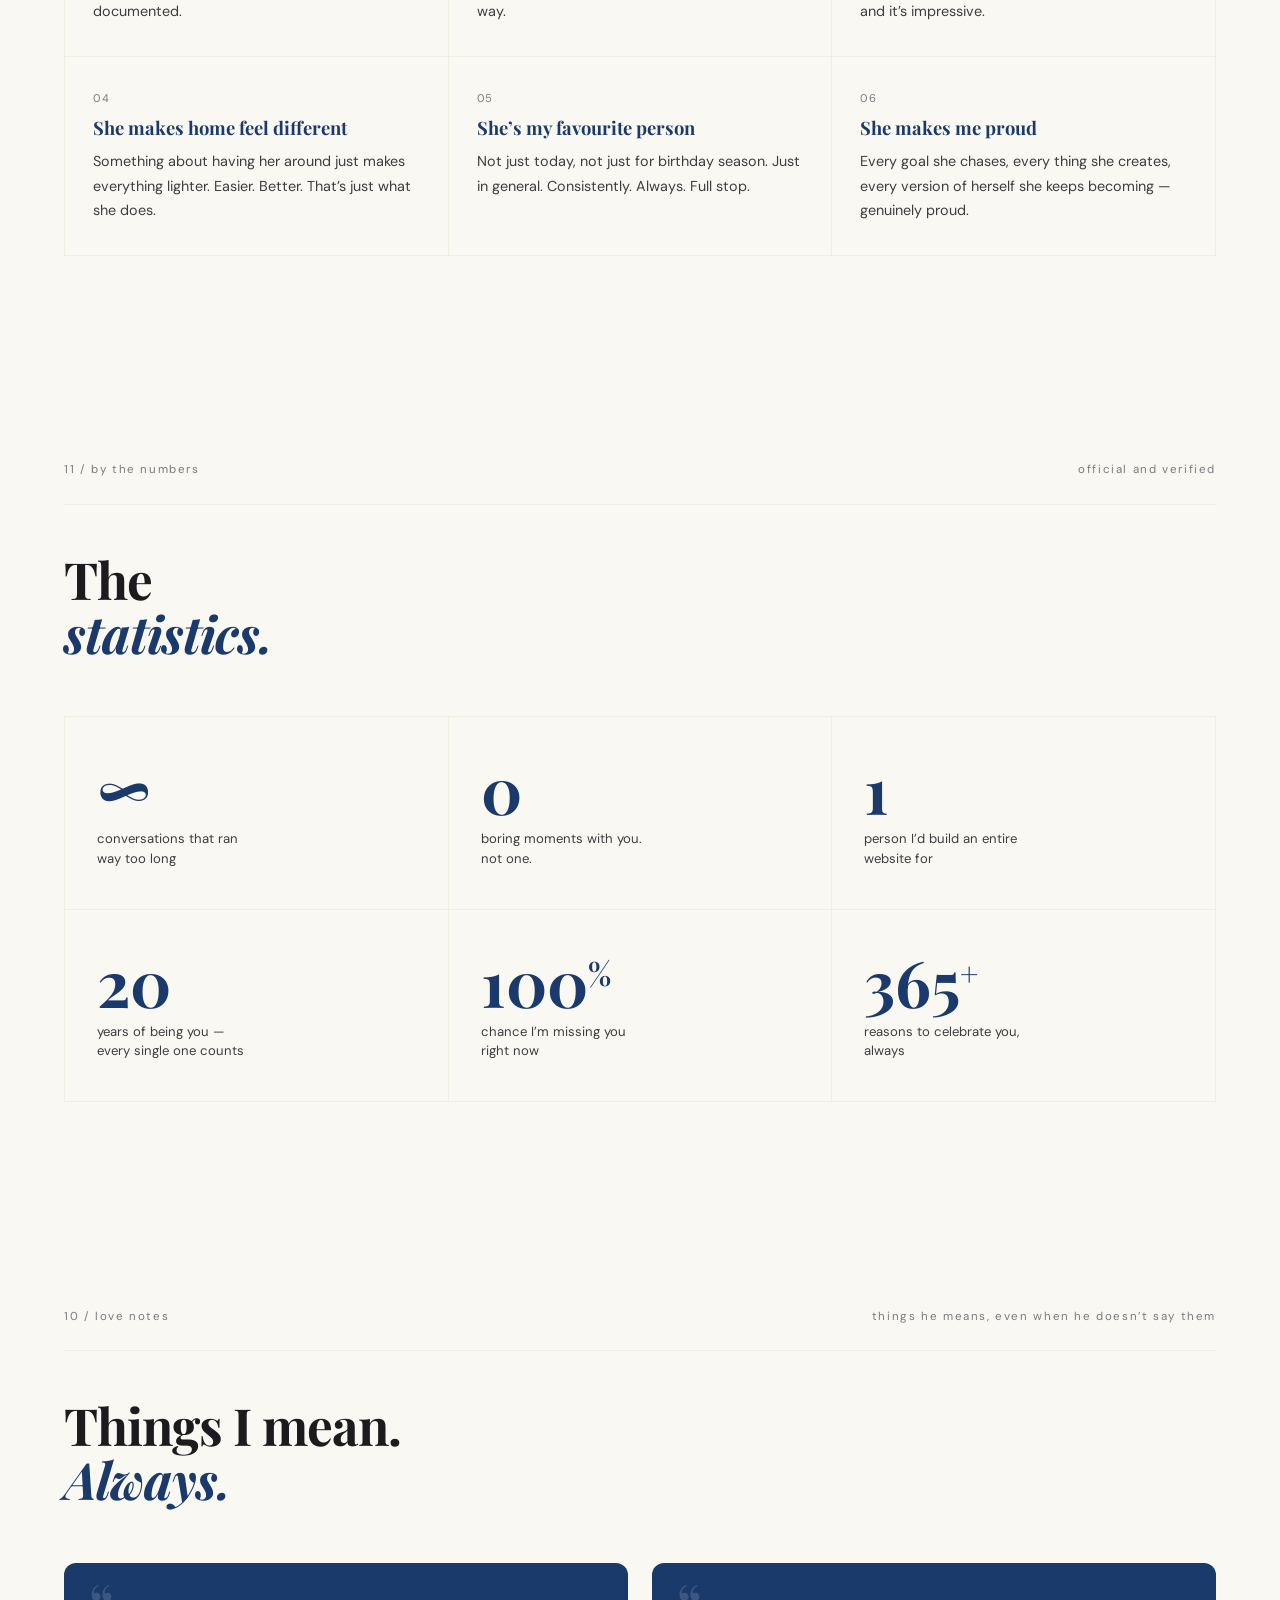
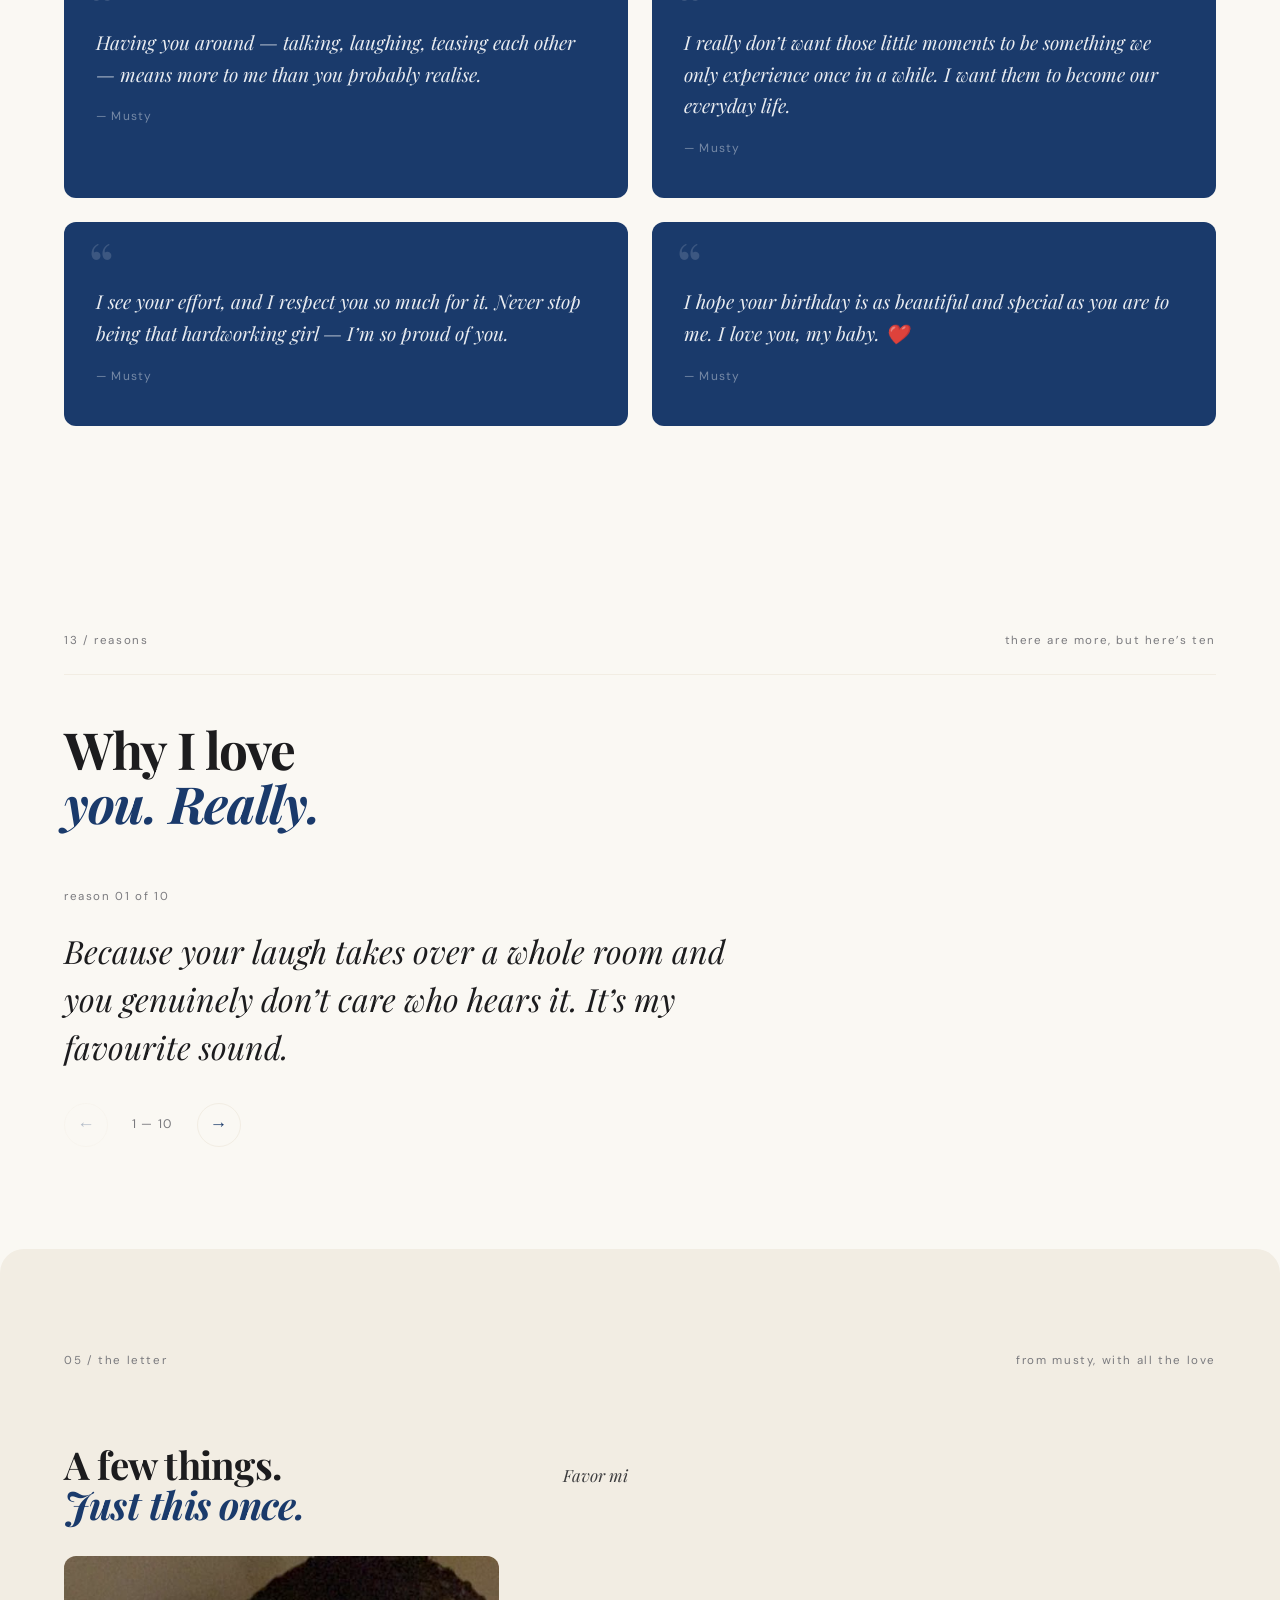
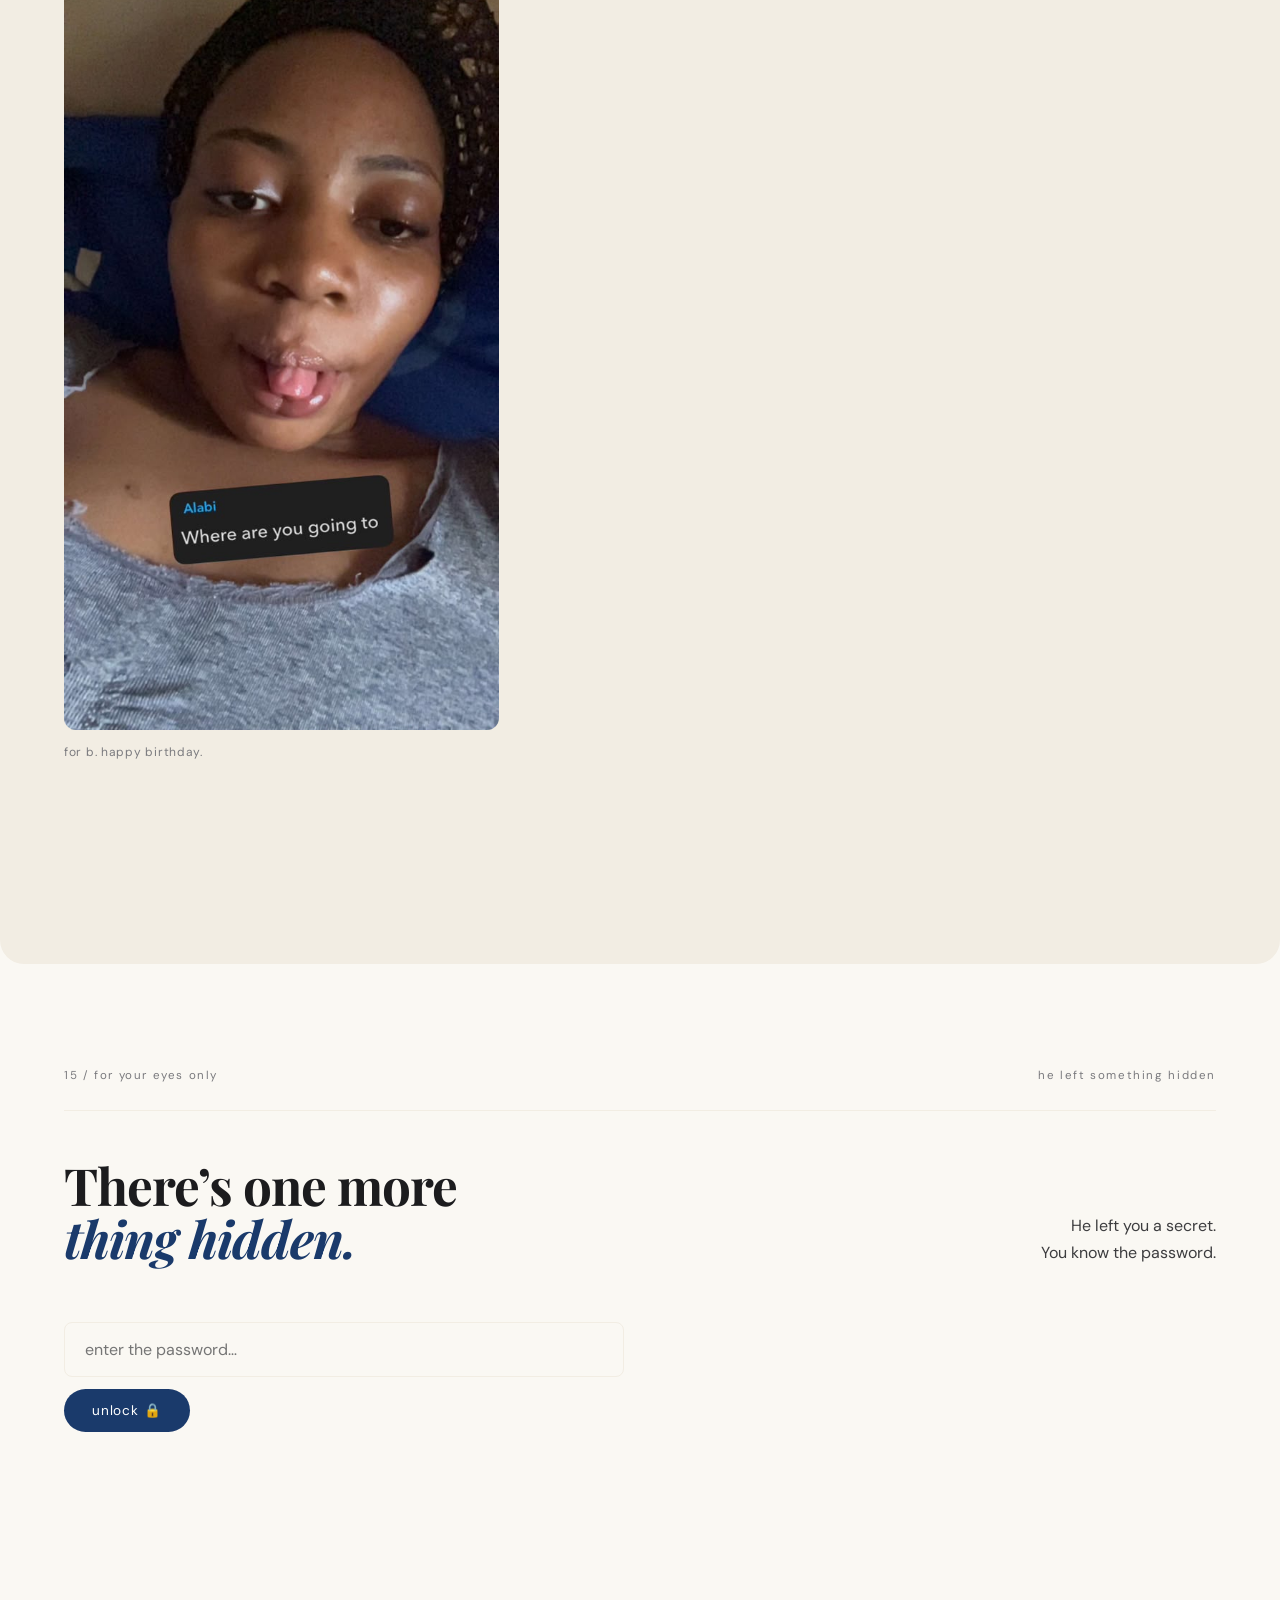
==== commit e995ec89: "feat: confetti, music, map, memory jar, stats, reasons, secret, anniversary, typing animation" ====
--- a/main.html
+++ b/main.html
@@ -9,6 +9,8 @@
   <link rel="preconnect" href="https://fonts.googleapis.com">
   <link rel="preconnect" href="https://fonts.gstatic.com" crossorigin>
   <link href="https://fonts.googleapis.com/css2?family=Playfair+Display:ital,wght@0,400;0,700;1,400;1,700&family=DM+Sans:ital,wght@0,300;0,400;0,500;1,300&display=swap" rel="stylesheet">
+  <link rel="stylesheet" href="https://unpkg.com/leaflet@1.9.4/dist/leaflet.css" crossorigin="">
+  <script src="https://unpkg.com/leaflet@1.9.4/dist/leaflet.js" crossorigin="" defer></script>
   <link rel="stylesheet" href="style.css">
   <script src="issue.js" defer></script>
 </head>
@@ -47,6 +49,12 @@
         <span>Birthday 2026 &nbsp;&#127881;</span>
       </div>
       <h1>FAVOR</h1>
+      
+      <div class="days-counter reveal">
+        <span class="counter-num" id="daysCount">20</span>
+        <span class="counter-label">big beautiful years of being you &#127881;</span>
+      </div>
+
       <div class="cover-photo">
         <img src="media/cover.jpg" alt="Favor, looking amazing as always" fetchpriority="high" width="1200" height="1800">
         <div class="cover-copy">
@@ -161,6 +169,22 @@
 
 
     <!-- MEMORIES -->
+
+
+    <!-- PLACES MAP -->
+    <section class="places section-pad" id="places" aria-labelledby="places-title">
+      <div class="section-rule">
+        <span class="eyebrow">07 / our places</span>
+        <span class="eyebrow">the spots that mean something</span>
+      </div>
+      <div class="section-heading">
+        <h2 id="places-title">Everywhere<br><em>we&rsquo;ve been.</em></h2>
+        <p>Every place holds<br>a little piece of this.</p>
+      </div>
+      <div id="placesMap" class="places-map" aria-label="Map of our special places"></div>
+      <p class="places-note eyebrow">&#128204; tap any pin to read the memory &mdash; <span style="color:var(--ink-lt)"><!-- MUSTY: update the coordinates in issue.js under MAP CONFIG --></span></p>
+    </section>
+
     <section class="memories section-pad" id="moments" aria-labelledby="moments-title">
       <div class="section-rule">
         <span class="eyebrow">04 / the personal archive</span>
@@ -259,6 +283,46 @@
     </section>
 
     <!-- HER IMPACT -->
+
+
+    <!-- MEMORY JAR -->
+    <section class="memory-jar section-pad" id="memory-jar" aria-labelledby="jar-title">
+      <div class="section-rule">
+        <span class="eyebrow">09 / memory jar</span>
+        <span class="eyebrow">tap each card to open</span>
+      </div>
+      <div class="section-heading">
+        <h2 id="jar-title">Little things<br><em>I keep.</em></h2>
+        <p>Six moments I wouldn&rsquo;t<br>trade for anything.</p>
+      </div>
+      <div class="jar-grid">
+        <div class="jar-card" data-flipped="false">
+          <div class="jar-face jar-front"><span class="jar-num">01</span><p>tap to open</p></div>
+          <div class="jar-face jar-back"><p>The first time you came over and we talked until neither of us noticed the time had gone.</p></div>
+        </div>
+        <div class="jar-card" data-flipped="false">
+          <div class="jar-face jar-front"><span class="jar-num">02</span><p>tap to open</p></div>
+          <div class="jar-face jar-back"><p>That laugh you do when something is genuinely funny &mdash; the one you honestly can&rsquo;t control.</p></div>
+        </div>
+        <div class="jar-card" data-flipped="false">
+          <div class="jar-face jar-front"><span class="jar-num">03</span><p>tap to open</p></div>
+          <div class="jar-face jar-back"><p>Every time you show up looking like that, acting like it&rsquo;s the most normal thing in the world.</p></div>
+        </div>
+        <div class="jar-card" data-flipped="false">
+          <div class="jar-face jar-front"><span class="jar-num">04</span><p>tap to open</p></div>
+          <div class="jar-face jar-back"><p>The way you make everything feel lighter just by being in the room. Not even trying. Just you.</p></div>
+        </div>
+        <div class="jar-card" data-flipped="false">
+          <div class="jar-face jar-front"><span class="jar-num">05</span><p>tap to open</p></div>
+          <div class="jar-face jar-back"><p>Every conversation that was supposed to end an hour ago &mdash; and still somehow didn&rsquo;t.</p></div>
+        </div>
+        <div class="jar-card" data-flipped="false">
+          <div class="jar-face jar-front"><span class="jar-num">06</span><p>tap to open</p></div>
+          <div class="jar-face jar-back"><p>The quiet moment I realised you were already my favourite person without me even deciding to make you that.</p></div>
+        </div>
+      </div>
+    </section>
+
     <section class="impact section-pad" id="impact" aria-labelledby="impact-title">
       <div class="section-rule">
         <span class="eyebrow">09 / her impact</span>
@@ -302,6 +366,45 @@
     </section>
 
     <!-- LOVE NOTES -->
+
+
+    <!-- FUN STATS -->
+    <section class="fun-stats section-pad" id="fun-stats" aria-labelledby="stats-title">
+      <div class="section-rule">
+        <span class="eyebrow">11 / by the numbers</span>
+        <span class="eyebrow">official and verified</span>
+      </div>
+      <div class="section-heading">
+        <h2 id="stats-title">The<br><em>statistics.</em></h2>
+      </div>
+      <div class="stats-grid">
+        <div class="stat-item reveal">
+          <span class="stat-num">&infin;</span>
+          <span class="stat-label">conversations that ran way too long</span>
+        </div>
+        <div class="stat-item reveal">
+          <span class="stat-num">0</span>
+          <span class="stat-label">boring moments with you. not one.</span>
+        </div>
+        <div class="stat-item reveal">
+          <span class="stat-num">1</span>
+          <span class="stat-label">person I&rsquo;d build an entire website for</span>
+        </div>
+        <div class="stat-item reveal">
+          <span class="stat-num">20</span>
+          <span class="stat-label">years of being you &mdash; every single one counts</span>
+        </div>
+        <div class="stat-item reveal">
+          <span class="stat-num">100<small>%</small></span>
+          <span class="stat-label">chance I&rsquo;m missing you right now</span>
+        </div>
+        <div class="stat-item reveal">
+          <span class="stat-num">365<small>+</small></span>
+          <span class="stat-label">reasons to celebrate you, always</span>
+        </div>
+      </div>
+    </section>
+
     <section class="love-notes section-pad" id="love-notes" aria-labelledby="notes-title">
       <div class="section-rule">
         <span class="eyebrow">10 / love notes</span>
@@ -334,6 +437,66 @@
       </div>
     </section>
     <!-- LETTER -->
+
+
+    <!-- REASONS -->
+    <section class="reasons section-pad" id="reasons" aria-labelledby="reasons-title">
+      <div class="section-rule">
+        <span class="eyebrow">13 / reasons</span>
+        <span class="eyebrow">there are more, but here&rsquo;s ten</span>
+      </div>
+      <div class="section-heading">
+        <h2 id="reasons-title">Why I love<br><em>you. Really.</em></h2>
+      </div>
+      <div class="reasons-wrap">
+        <div class="reason-card active" data-reason="1">
+          <span class="reason-eyebrow">reason 01 of 10</span>
+          <p class="reason-text">Because your laugh takes over a whole room and you genuinely don&rsquo;t care who hears it. It&rsquo;s my favourite sound.</p>
+        </div>
+        <div class="reason-card" data-reason="2" hidden>
+          <span class="reason-eyebrow">reason 02 of 10</span>
+          <p class="reason-text">Because you work harder than anyone I know, quietly, without making a fuss. That kind of strength is rare.</p>
+        </div>
+        <div class="reason-card" data-reason="3" hidden>
+          <span class="reason-eyebrow">reason 03 of 10</span>
+          <p class="reason-text">Because you show up looking like that, every time, like it costs you nothing. It costs everyone else their attention.</p>
+        </div>
+        <div class="reason-card" data-reason="4" hidden>
+          <span class="reason-eyebrow">reason 04 of 10</span>
+          <p class="reason-text">Because a conversation with you never runs out of things to say. Ever. Even when it should have ended two hours ago.</p>
+        </div>
+        <div class="reason-card" data-reason="5" hidden>
+          <span class="reason-eyebrow">reason 05 of 10</span>
+          <p class="reason-text">Because you are genuinely, effortlessly funny. Not trying-to-be-funny. Actually funny. Evidence is on record.</p>
+        </div>
+        <div class="reason-card" data-reason="6" hidden>
+          <span class="reason-eyebrow">reason 06 of 10</span>
+          <p class="reason-text">Because you make every room feel different the moment you walk into it. Not in a loud way. Just in a &ldquo;she&rsquo;s here&rdquo; way.</p>
+        </div>
+        <div class="reason-card" data-reason="7" hidden>
+          <span class="reason-eyebrow">reason 07 of 10</span>
+          <p class="reason-text">Because watching how you chase your goals makes me want to be better at everything I do. You inspire me without even knowing it.</p>
+        </div>
+        <div class="reason-card" data-reason="8" hidden>
+          <span class="reason-eyebrow">reason 08 of 10</span>
+          <p class="reason-text">Because you are kind in a way that doesn&rsquo;t demand attention for it. You just do it. That&rsquo;s rare and it&rsquo;s beautiful.</p>
+        </div>
+        <div class="reason-card" data-reason="9" hidden>
+          <span class="reason-eyebrow">reason 09 of 10</span>
+          <p class="reason-text">Because even the ordinary moments &mdash; sitting, talking, doing nothing &mdash; feel like something worth holding onto when you&rsquo;re there.</p>
+        </div>
+        <div class="reason-card" data-reason="10" hidden>
+          <span class="reason-eyebrow">reason 10 of 10</span>
+          <p class="reason-text">Because you&rsquo;re you. Completely, wonderfully, entirely you. And that is more than enough. That&rsquo;s everything. &#10084;&#65039;</p>
+        </div>
+        <div class="reason-nav">
+          <button class="reason-btn" id="reasonPrev" aria-label="Previous reason">&larr;</button>
+          <span class="reason-progress" id="reasonProgress">1 &mdash; 10</span>
+          <button class="reason-btn" id="reasonNext" aria-label="Next reason">&rarr;</button>
+        </div>
+      </div>
+    </section>
+
     <section class="letter section-pad" id="letter" aria-labelledby="letter-title">
       <div class="section-rule">
         <span class="eyebrow">05 / the letter</span>
@@ -361,6 +524,65 @@
     </section>
 
     <!-- CLOSING -->
+
+
+    <!-- SECRET PASSWORD -->
+    <section class="secret section-pad" id="secret" aria-labelledby="secret-title">
+      <div class="section-rule">
+        <span class="eyebrow">15 / for your eyes only</span>
+        <span class="eyebrow">he left something hidden</span>
+      </div>
+      <div class="section-heading">
+        <h2 id="secret-title">There&rsquo;s one more<br><em>thing hidden.</em></h2>
+        <p>He left you a secret.<br>You know the password.</p>
+      </div>
+      <div class="secret-box">
+        <div class="secret-lock" id="secretLock">
+          <input type="password" id="secretInput" class="secret-input" placeholder="enter the password&hellip;" autocomplete="off" aria-label="Secret password">
+          <button class="secret-submit" id="secretSubmit">unlock &#128274;</button>
+          <p class="secret-hint" id="secretHint"></p>
+        </div>
+        <div class="secret-content" id="secretContent" hidden>
+          <span class="note-mark">&ldquo;</span>
+          <!-- MUSTY: Edit the message below and set your password in issue.js under SECRET CONFIG -->
+          <p>If you&rsquo;re reading this, you figured out the password. Which means you know me better than I gave you credit for.</p>
+          <p>I want you to know something I don&rsquo;t say enough &mdash; you make everything better. Not sometimes. Always. Even on the days when everything else feels heavy, just knowing you&rsquo;re there makes it lighter. I don&rsquo;t take that for granted. Not even a little bit.</p>
+          <p>Thank you for being exactly who you are. Happy birthday, my baby. &#10084;&#65039;</p>
+          <span class="note-author">&mdash; Musty</span>
+        </div>
+      </div>
+    </section>
+
+    <!-- ANNIVERSARY SEAL -->
+    <section class="anniversary section-pad" id="anniversary" aria-labelledby="anniv-title">
+      <div class="section-rule">
+        <span class="eyebrow">16 / sealed</span>
+        <span class="eyebrow">not yet. patience.</span>
+      </div>
+      <div class="section-heading">
+        <h2 id="anniv-title">Something waiting<br><em>for you.</em></h2>
+      </div>
+      <div class="anniv-box" id="annivBox">
+        <div class="anniv-sealed" id="annivSealed">
+          <div class="anniv-lock">&#128274;</div>
+          <p class="anniv-label">This section unlocks in</p>
+          <div class="anniv-countdown" id="annivCountdown">
+            <div class="anniv-unit"><span id="annivDays">--</span><small>days</small></div>
+            <div class="anniv-unit"><span id="annivHours">--</span><small>hours</small></div>
+            <div class="anniv-unit"><span id="annivMins">--</span><small>mins</small></div>
+          </div>
+          <p class="eyebrow" style="margin-top:1rem"><!-- MUSTY: Set the unlock date in issue.js under ANNIVERSARY CONFIG --></p>
+        </div>
+        <div class="anniv-content" id="annivContent" hidden>
+          <span class="note-mark">&ldquo;</span>
+          <p>If you&rsquo;re reading this, it means we made it to that day. And I&rsquo;m so glad we did.</p>
+          <p>I don&rsquo;t know exactly where we&rsquo;ll be when you read this, but I know one thing &mdash; I&rsquo;m still grateful for you. Still your biggest fan. Still the person who built you a whole website because I had zero chill and all the feelings.</p>
+          <p>Here&rsquo;s to whatever comes next. Together. &#10084;&#65039;</p>
+          <span class="note-author">&mdash; Musty</span>
+        </div>
+      </div>
+    </section>
+
     <section class="closing" aria-labelledby="closing-title">
       <span class="eyebrow">the next chapter is all yours.</span>
       <h2 id="closing-title">Happy birthday,<br><em>Favor.</em></h2>
@@ -380,6 +602,19 @@
       </div>
     </section>
 
+
+    <!-- MUSIC PLAYER -->
+    <!-- MUSTY: Drop your song file as media/song.mp3 to enable music -->
+    <div class="music-player" id="musicPlayer" aria-label="Music player">
+      <audio id="bgMusic" loop preload="none">
+        <source src="media/song.mp3" type="audio/mpeg">
+      </audio>
+      <button class="music-btn" id="musicToggle" aria-label="Play music" title="Play our song">
+        <span class="music-icon">&#9654;</span>
+      </button>
+      <span class="music-label">our song</span>
+    </div>
+
   </main>
 </body>
 </html>
--- a/style.css
+++ b/style.css
@@ -1256,3 +1256,393 @@
   .notes-grid { grid-template-columns: 1fr 1fr; }
   .impact-grid { grid-template-columns: 1fr 1fr; }
 }
+
+/* ═══════════════════════════════════════════════════════════
+   NEW FEATURES v3 — stats, jar, reasons, secret, anniversary,
+   music player, map, days counter
+   ═══════════════════════════════════════════════════════════ */
+
+/* ── DAYS COUNTER ── */
+.days-counter {
+  display: flex;
+  flex-direction: column;
+  align-items: flex-start;
+  gap: .2rem;
+  margin-bottom: 1.5rem;
+}
+.counter-num {
+  font-family: var(--ff-serif);
+  font-size: clamp(3.5rem, 8vw, 6rem);
+  font-weight: 700;
+  color: var(--blue);
+  line-height: 1;
+}
+.counter-label {
+  font-size: .78rem;
+  letter-spacing: .1em;
+  color: var(--ink-lt);
+}
+
+/* ── MUSIC PLAYER ── */
+.music-player {
+  position: fixed;
+  bottom: 1.5rem;
+  left: 1.5rem;
+  display: flex;
+  align-items: center;
+  gap: .6rem;
+  z-index: 100;
+  background: var(--blue);
+  border-radius: 3rem;
+  padding: .5rem .9rem .5rem .5rem;
+  box-shadow: 0 4px 20px rgba(26,58,107,.25);
+  transition: transform .2s;
+}
+.music-player:hover { transform: translateY(-2px); }
+.music-btn {
+  width: 2rem;
+  height: 2rem;
+  border-radius: 50%;
+  border: none;
+  background: rgba(255,255,255,.15);
+  color: #fff;
+  cursor: pointer;
+  font-size: .9rem;
+  display: flex;
+  align-items: center;
+  justify-content: center;
+  transition: background .2s;
+  flex-shrink: 0;
+}
+.music-btn:hover { background: rgba(255,255,255,.3); }
+.music-btn.playing .music-icon::before { content: '⏸'; }
+.music-label {
+  font-size: .7rem;
+  color: rgba(255,255,255,.7);
+  letter-spacing: .08em;
+  white-space: nowrap;
+}
+
+/* ── PLACES MAP ── */
+.places-map {
+  height: 420px;
+  border-radius: 1rem;
+  overflow: hidden;
+  border: 1px solid var(--cream-2);
+  margin-bottom: 1rem;
+}
+.places-note { margin-top: .75rem; }
+
+/* ── MEMORY JAR ── */
+.jar-grid {
+  display: grid;
+  grid-template-columns: repeat(3, 1fr);
+  gap: 1.5rem;
+}
+.jar-card {
+  height: 200px;
+  perspective: 1000px;
+  cursor: pointer;
+}
+.jar-card-inner {
+  position: relative;
+  width: 100%;
+  height: 100%;
+  transform-style: preserve-3d;
+  transition: transform .6s cubic-bezier(.4,0,.2,1);
+}
+.jar-card.flipped .jar-card-inner { transform: rotateY(180deg); }
+.jar-face {
+  position: absolute;
+  inset: 0;
+  backface-visibility: hidden;
+  -webkit-backface-visibility: hidden;
+  border-radius: .75rem;
+  display: flex;
+  flex-direction: column;
+  align-items: center;
+  justify-content: center;
+  padding: 1.5rem;
+  text-align: center;
+}
+.jar-front {
+  background: var(--cream-2);
+  border: 1px solid rgba(0,0,0,.06);
+}
+.jar-back {
+  background: var(--blue);
+  color: #fff;
+  transform: rotateY(180deg);
+}
+.jar-num {
+  font-family: var(--ff-serif);
+  font-size: 2rem;
+  font-weight: 700;
+  color: var(--blue);
+  line-height: 1;
+  margin-bottom: .5rem;
+}
+.jar-front p {
+  font-size: .72rem;
+  letter-spacing: .1em;
+  color: var(--ink-lt);
+}
+.jar-back p {
+  font-family: var(--ff-serif);
+  font-size: .95rem;
+  line-height: 1.6;
+  font-style: italic;
+  color: rgba(255,255,255,.9);
+}
+
+/* ── FUN STATS ── */
+.stats-grid {
+  display: grid;
+  grid-template-columns: repeat(3, 1fr);
+  gap: 1px;
+  background: var(--cream-2);
+  border: 1px solid var(--cream-2);
+}
+.stat-item {
+  background: var(--cream);
+  padding: 2.5rem 2rem;
+  display: flex;
+  flex-direction: column;
+  gap: .5rem;
+  transition: background .2s;
+}
+.stat-item:hover { background: var(--blue-pale); }
+.stat-num {
+  font-family: var(--ff-serif);
+  font-size: clamp(2.5rem, 5vw, 4rem);
+  font-weight: 700;
+  color: var(--blue);
+  line-height: 1;
+}
+.stat-num small {
+  font-size: .5em;
+  vertical-align: super;
+}
+.stat-label {
+  font-size: .82rem;
+  color: var(--ink-mid);
+  line-height: 1.5;
+  max-width: 18ch;
+}
+
+/* ── REASONS ── */
+.reasons-wrap {
+  max-width: 680px;
+}
+.reason-card { display: none; }
+.reason-card.active { display: block; animation: fadeIn .4s ease; }
+.reason-eyebrow {
+  display: block;
+  font-size: .72rem;
+  letter-spacing: .14em;
+  color: var(--ink-lt);
+  margin-bottom: 1.25rem;
+}
+.reason-text {
+  font-family: var(--ff-serif);
+  font-size: clamp(1.3rem, 2.5vw, 2rem);
+  line-height: 1.5;
+  color: var(--ink);
+  margin-bottom: 2rem;
+  font-style: italic;
+}
+.reason-nav {
+  display: flex;
+  align-items: center;
+  gap: 1.5rem;
+  margin-top: 2rem;
+}
+.reason-btn {
+  width: 2.75rem;
+  height: 2.75rem;
+  border-radius: 50%;
+  border: 1px solid var(--cream-2);
+  background: transparent;
+  font-size: 1.1rem;
+  cursor: pointer;
+  color: var(--blue);
+  transition: all .2s;
+  display: flex;
+  align-items: center;
+  justify-content: center;
+}
+.reason-btn:hover { background: var(--blue); color: #fff; border-color: var(--blue); }
+.reason-btn:disabled { opacity: .3; cursor: default; }
+.reason-progress {
+  font-size: .78rem;
+  letter-spacing: .1em;
+  color: var(--ink-lt);
+}
+
+/* ── SECRET ── */
+.secret-box { max-width: 560px; }
+.secret-input {
+  width: 100%;
+  padding: 1rem 1.25rem;
+  border: 1px solid var(--cream-2);
+  border-radius: .5rem;
+  background: var(--cream);
+  font-family: var(--ff-sans);
+  font-size: 1rem;
+  color: var(--ink);
+  margin-bottom: .75rem;
+  outline: none;
+  transition: border-color .2s;
+}
+.secret-input:focus { border-color: var(--blue-mid); }
+.secret-submit {
+  padding: .8rem 1.75rem;
+  background: var(--blue);
+  color: #fff;
+  border: none;
+  border-radius: 2rem;
+  font-family: var(--ff-sans);
+  font-size: .85rem;
+  letter-spacing: .06em;
+  cursor: pointer;
+  transition: background .2s;
+}
+.secret-submit:hover { background: var(--blue-mid); }
+.secret-hint {
+  font-size: .8rem;
+  color: #c0392b;
+  margin-top: .5rem;
+  min-height: 1.2em;
+}
+.secret-content {
+  background: var(--blue);
+  border-radius: .75rem;
+  padding: 2.5rem 2rem;
+  position: relative;
+  animation: fadeIn .5s ease;
+}
+.secret-content .note-mark {
+  position: absolute;
+  top: 1rem;
+  left: 1.5rem;
+  font-size: 4rem;
+  color: rgba(255,255,255,.1);
+  font-family: var(--ff-serif);
+  line-height: .8;
+}
+.secret-content p {
+  font-family: var(--ff-serif);
+  font-size: 1.05rem;
+  line-height: 1.75;
+  color: rgba(255,255,255,.9);
+  font-style: italic;
+  position: relative;
+  z-index: 1;
+  margin-bottom: .75rem;
+  padding-top: 1.5rem;
+}
+.secret-content .note-author {
+  font-size: .75rem;
+  color: rgba(255,255,255,.4);
+  letter-spacing: .1em;
+  display: block;
+  margin-top: .5rem;
+}
+
+/* ── ANNIVERSARY ── */
+.anniv-box { max-width: 560px; }
+.anniv-sealed {
+  background: var(--cream-2);
+  border-radius: 1rem;
+  padding: 3rem 2rem;
+  text-align: center;
+  display: flex;
+  flex-direction: column;
+  align-items: center;
+  gap: 1rem;
+}
+.anniv-lock { font-size: 2.5rem; }
+.anniv-label {
+  font-size: .85rem;
+  color: var(--ink-lt);
+  letter-spacing: .06em;
+}
+.anniv-countdown {
+  display: flex;
+  gap: 1.5rem;
+  margin-top: .5rem;
+}
+.anniv-unit {
+  display: flex;
+  flex-direction: column;
+  align-items: center;
+  gap: .25rem;
+}
+.anniv-unit span {
+  font-family: var(--ff-serif);
+  font-size: 2.5rem;
+  font-weight: 700;
+  color: var(--blue);
+  line-height: 1;
+}
+.anniv-unit small {
+  font-size: .65rem;
+  letter-spacing: .12em;
+  color: var(--ink-lt);
+}
+.anniv-content {
+  background: var(--blue);
+  border-radius: .75rem;
+  padding: 2.5rem 2rem;
+  position: relative;
+  animation: fadeIn .5s ease;
+}
+.anniv-content .note-mark {
+  position: absolute;
+  top: 1rem;
+  left: 1.5rem;
+  font-size: 4rem;
+  color: rgba(255,255,255,.1);
+  font-family: var(--ff-serif);
+  line-height: .8;
+}
+.anniv-content p {
+  font-family: var(--ff-serif);
+  font-style: italic;
+  font-size: 1.05rem;
+  line-height: 1.75;
+  color: rgba(255,255,255,.9);
+  margin-bottom: .75rem;
+  padding-top: 1.5rem;
+  position: relative;
+  z-index: 1;
+}
+.anniv-content .note-author {
+  font-size: .75rem;
+  color: rgba(255,255,255,.4);
+  letter-spacing: .1em;
+  display: block;
+  margin-top: .5rem;
+}
+
+/* ── TYPING ANIMATION (letter section) ── */
+.letter-body p.typing-active { border-right: 2px solid var(--blue); }
+.letter-para-hidden { opacity: 0; transform: translateY(.5rem); transition: opacity .6s ease, transform .6s ease; }
+.letter-para-visible { opacity: 1 !important; transform: translateY(0) !important; }
+
+/* ── RESPONSIVE — new v3 sections ── */
+@media (max-width: 900px) {
+  .jar-grid   { grid-template-columns: repeat(2, 1fr); }
+  .stats-grid { grid-template-columns: repeat(2, 1fr); }
+}
+@media (max-width: 600px) {
+  .jar-grid   { grid-template-columns: 1fr 1fr; gap: .75rem; }
+  .jar-card   { height: 170px; }
+  .stats-grid { grid-template-columns: 1fr 1fr; }
+  .stat-item  { padding: 1.5rem 1rem; }
+  .stat-num   { font-size: 2rem; }
+  .places-map { height: 300px; }
+  .music-player { bottom: 1rem; left: 1rem; }
+  .anniv-countdown { gap: 1rem; }
+  .anniv-unit span { font-size: 1.75rem; }
+}
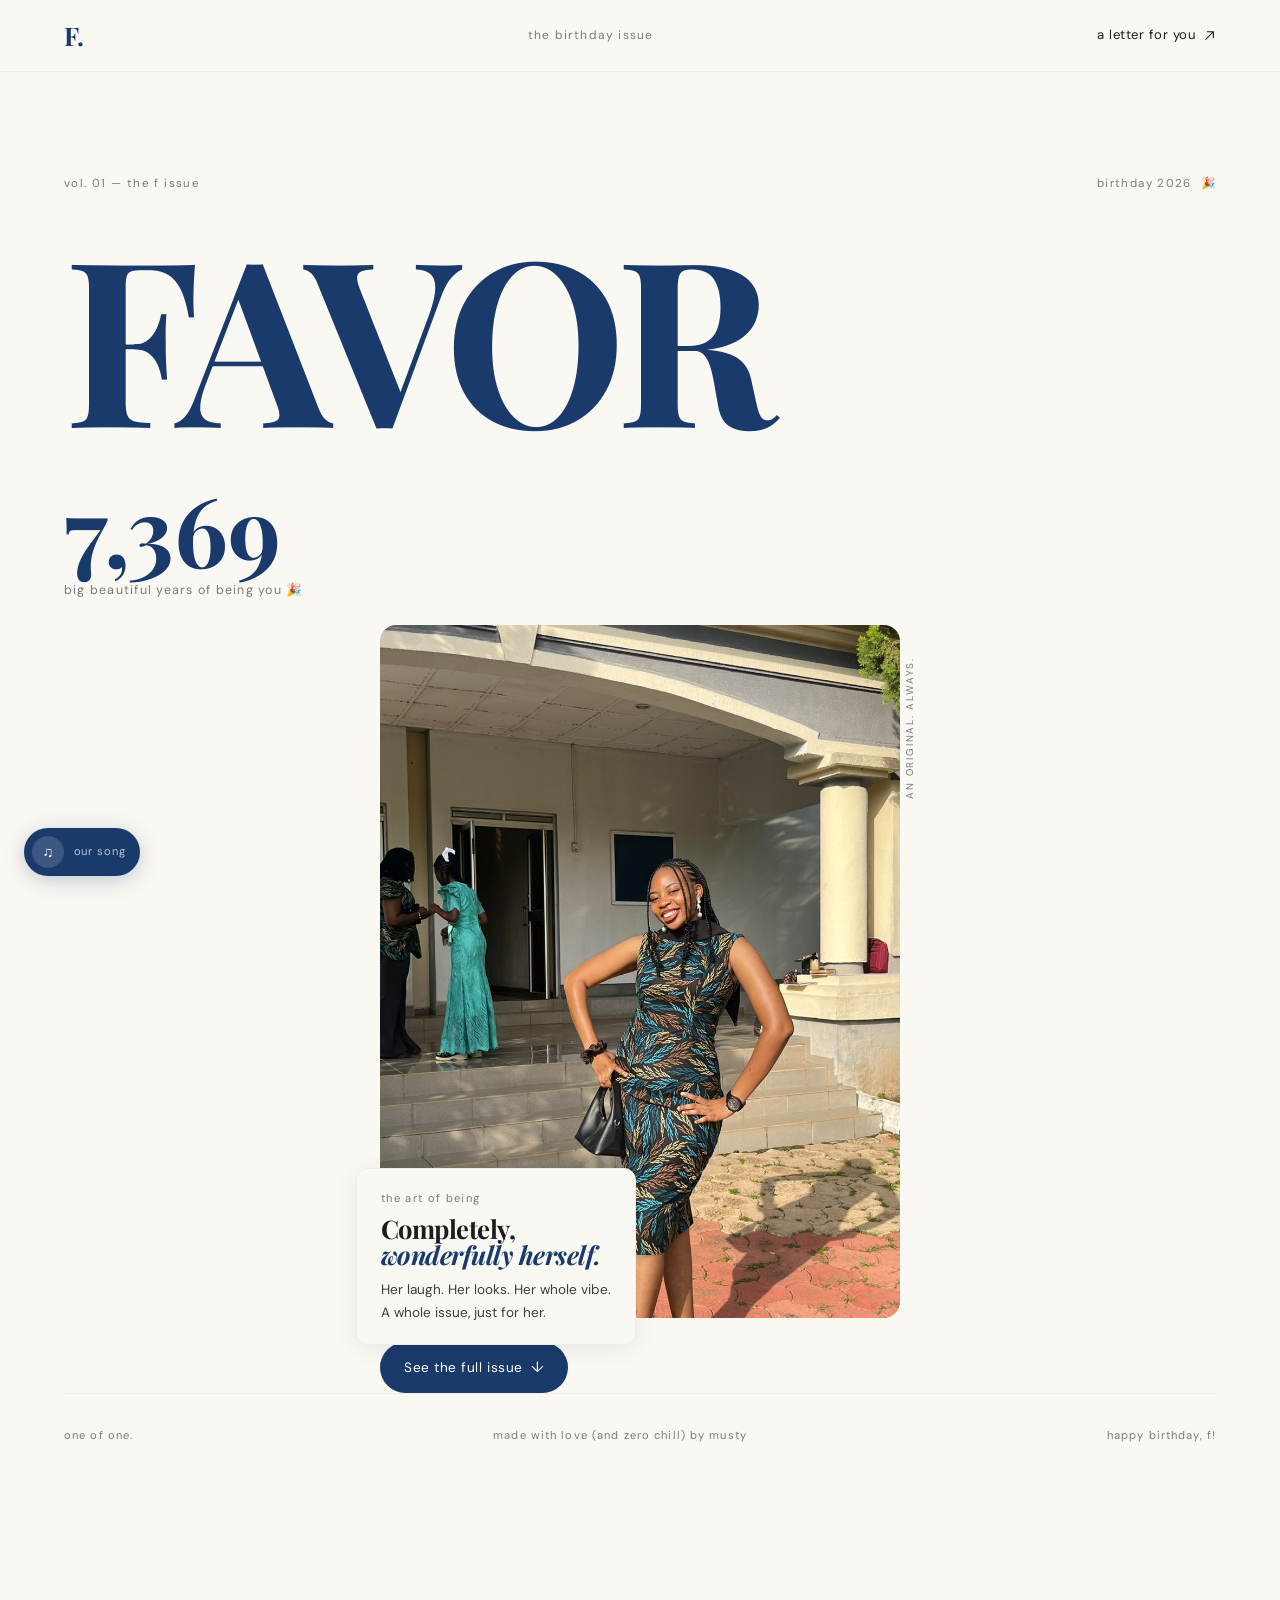
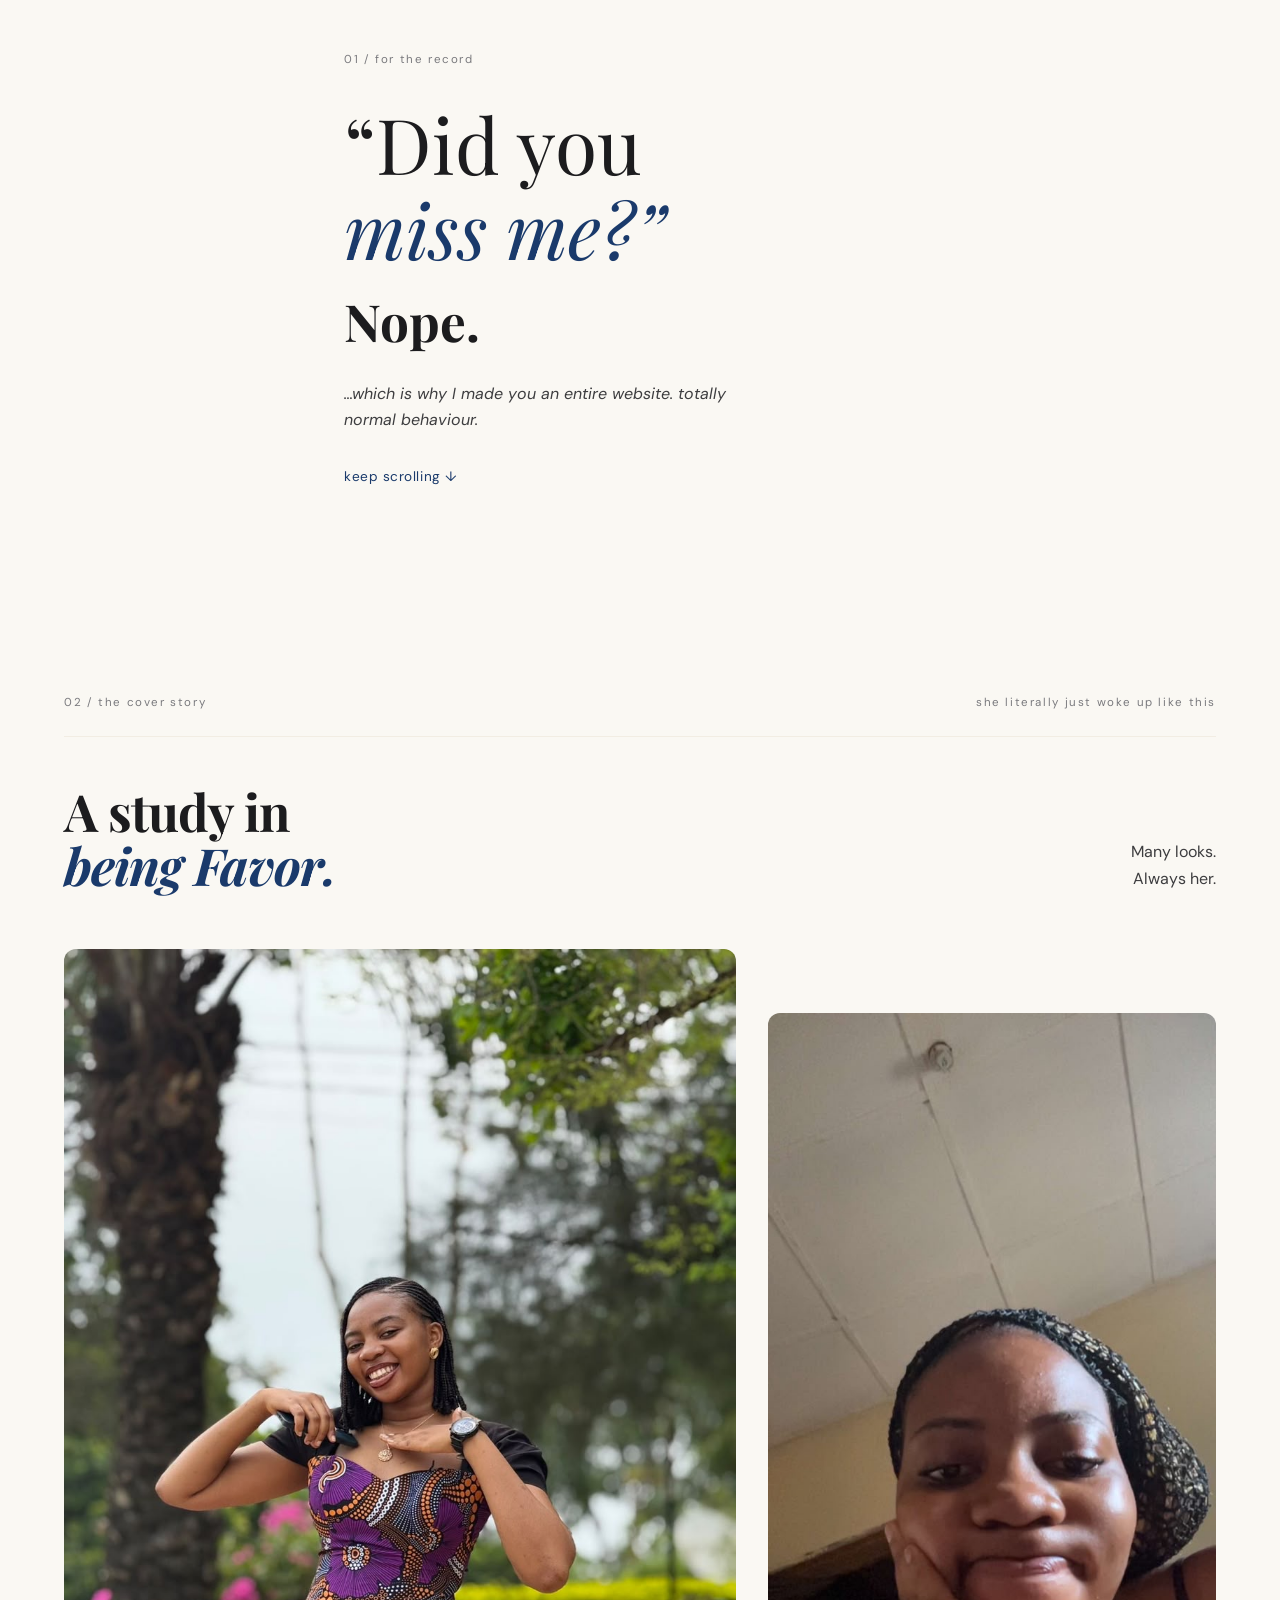
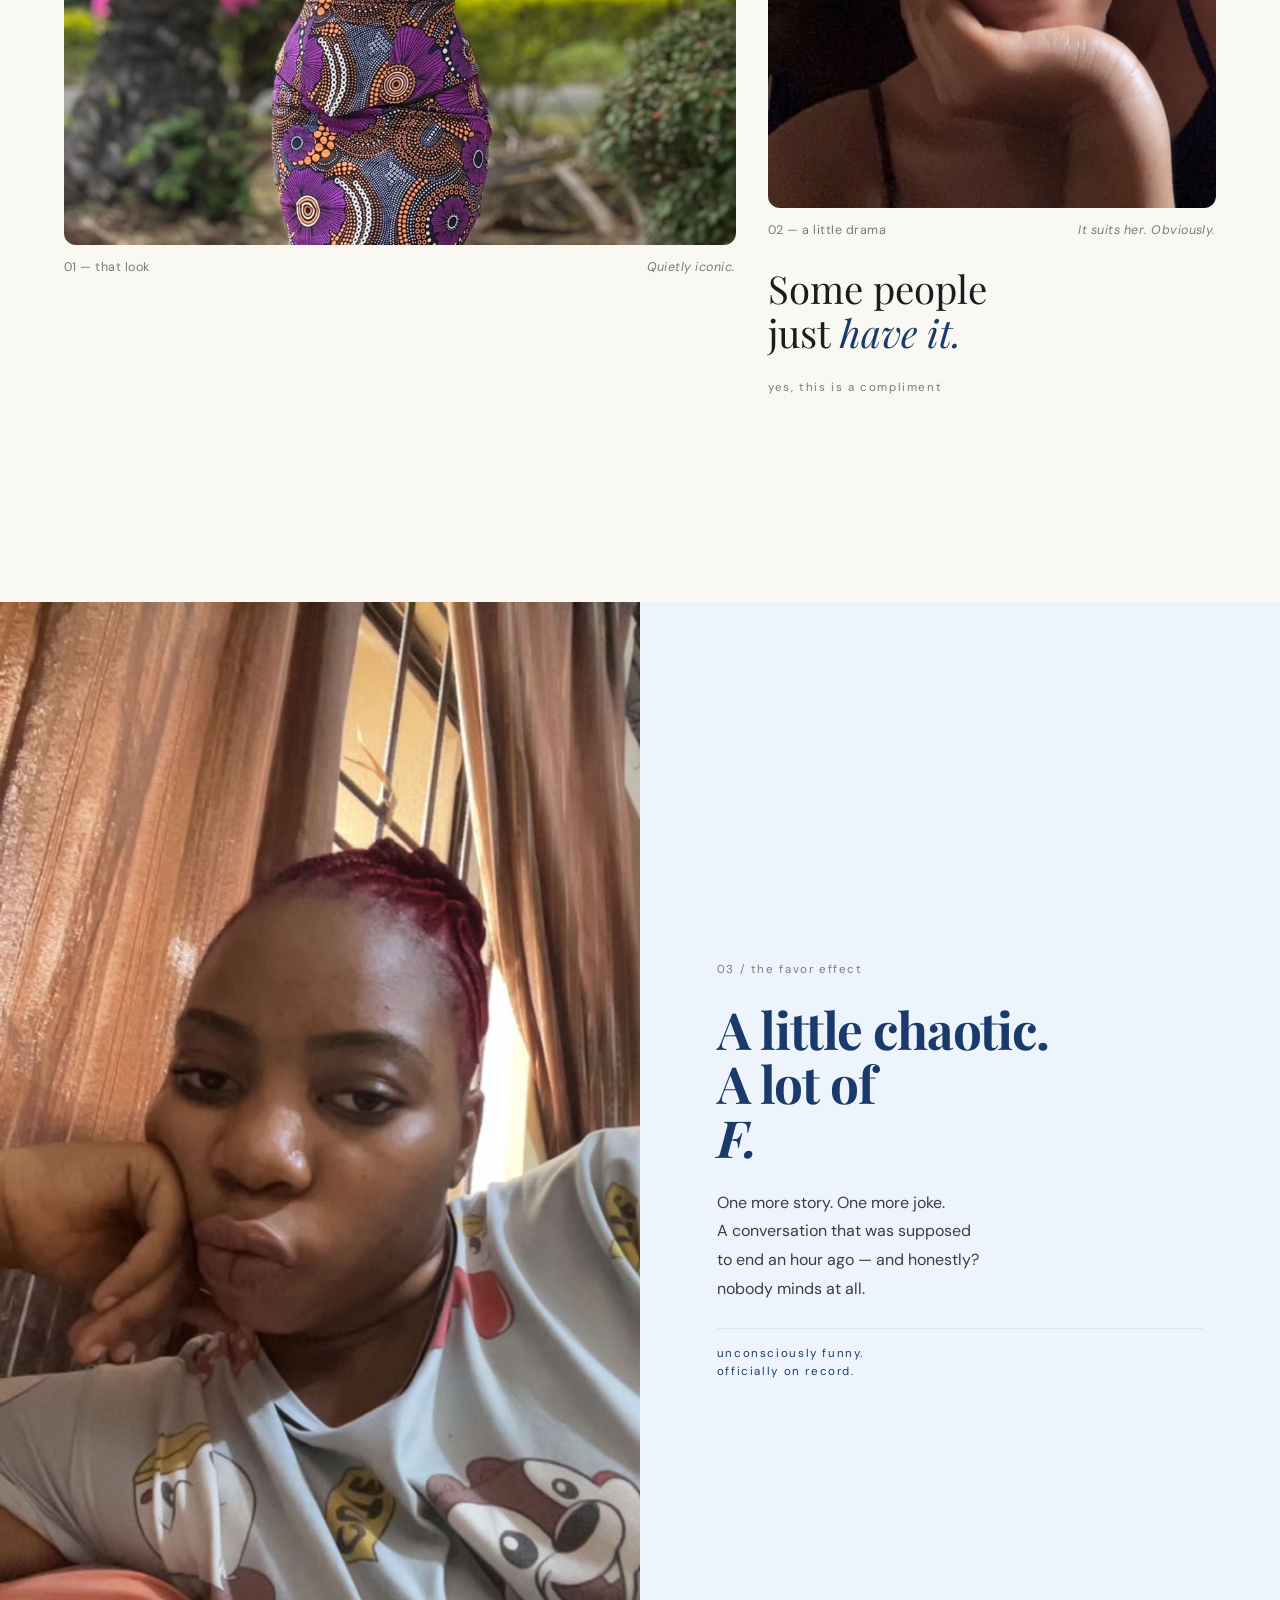
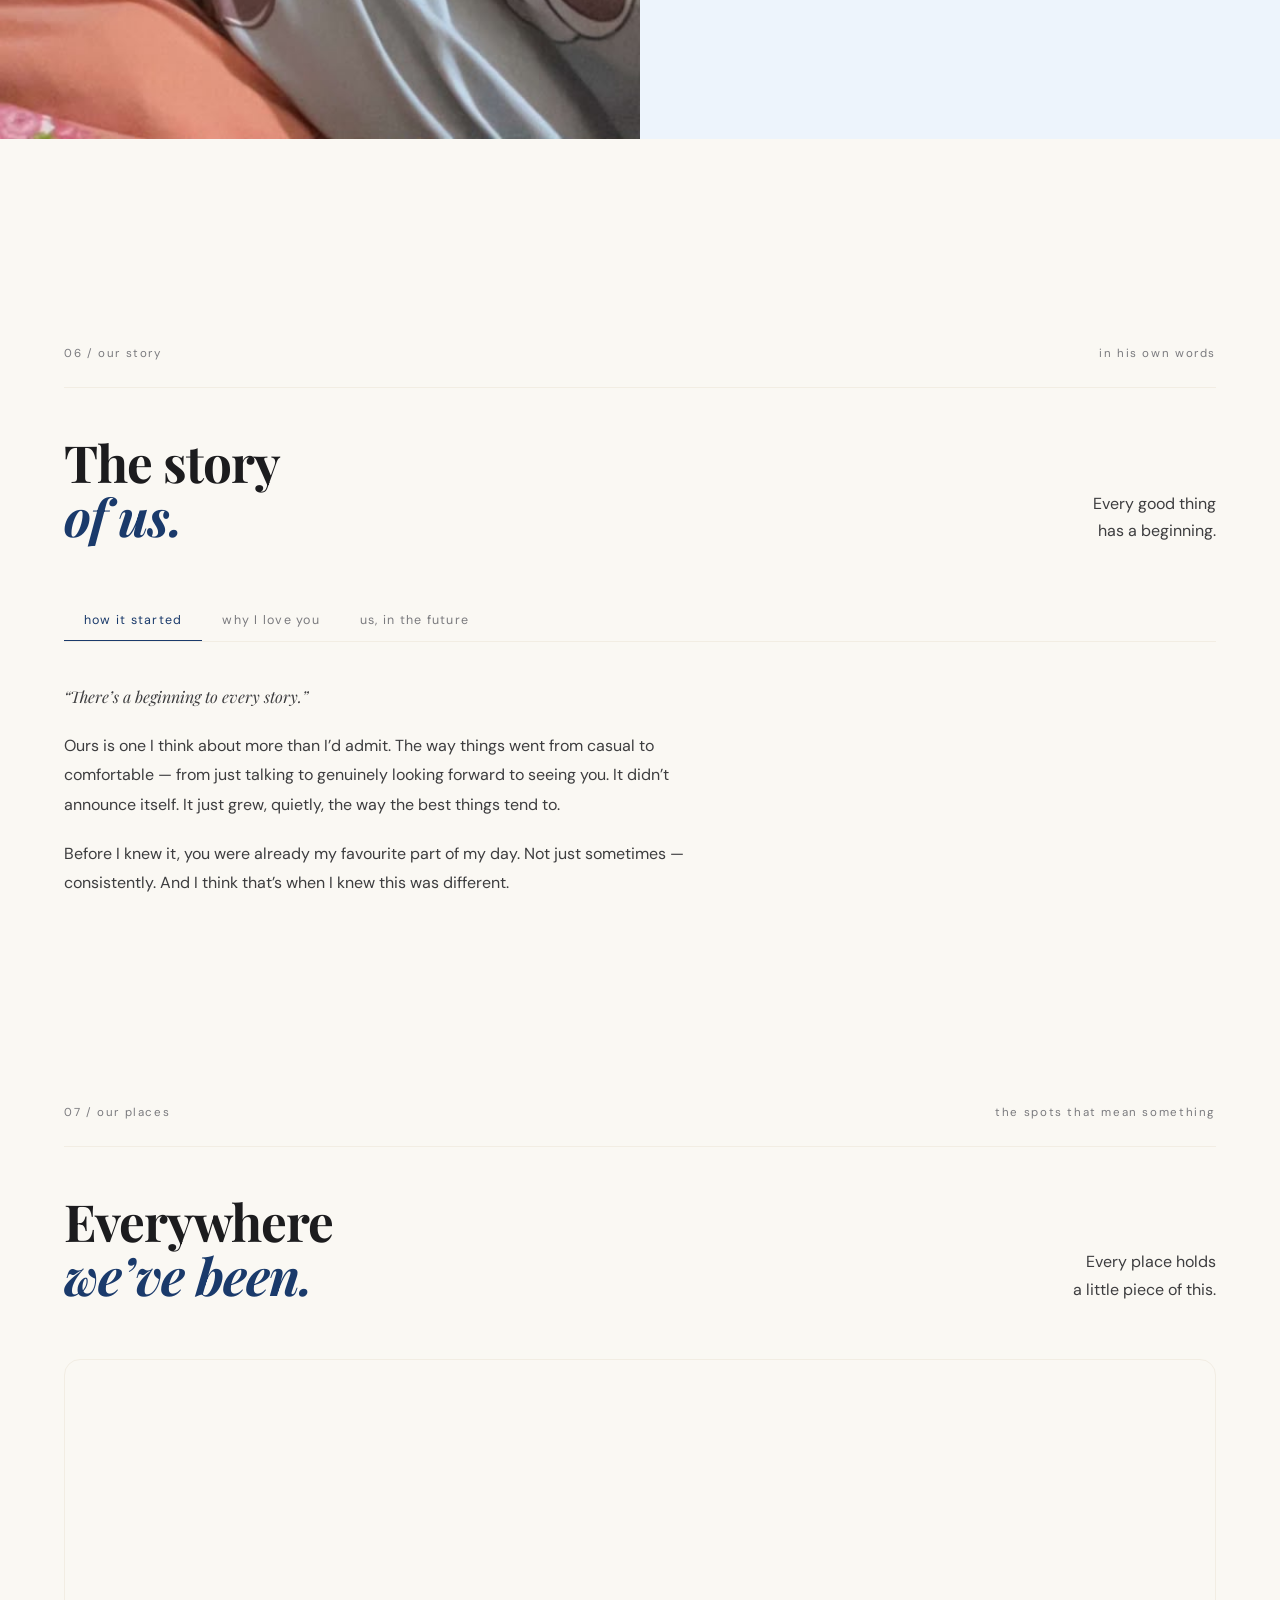
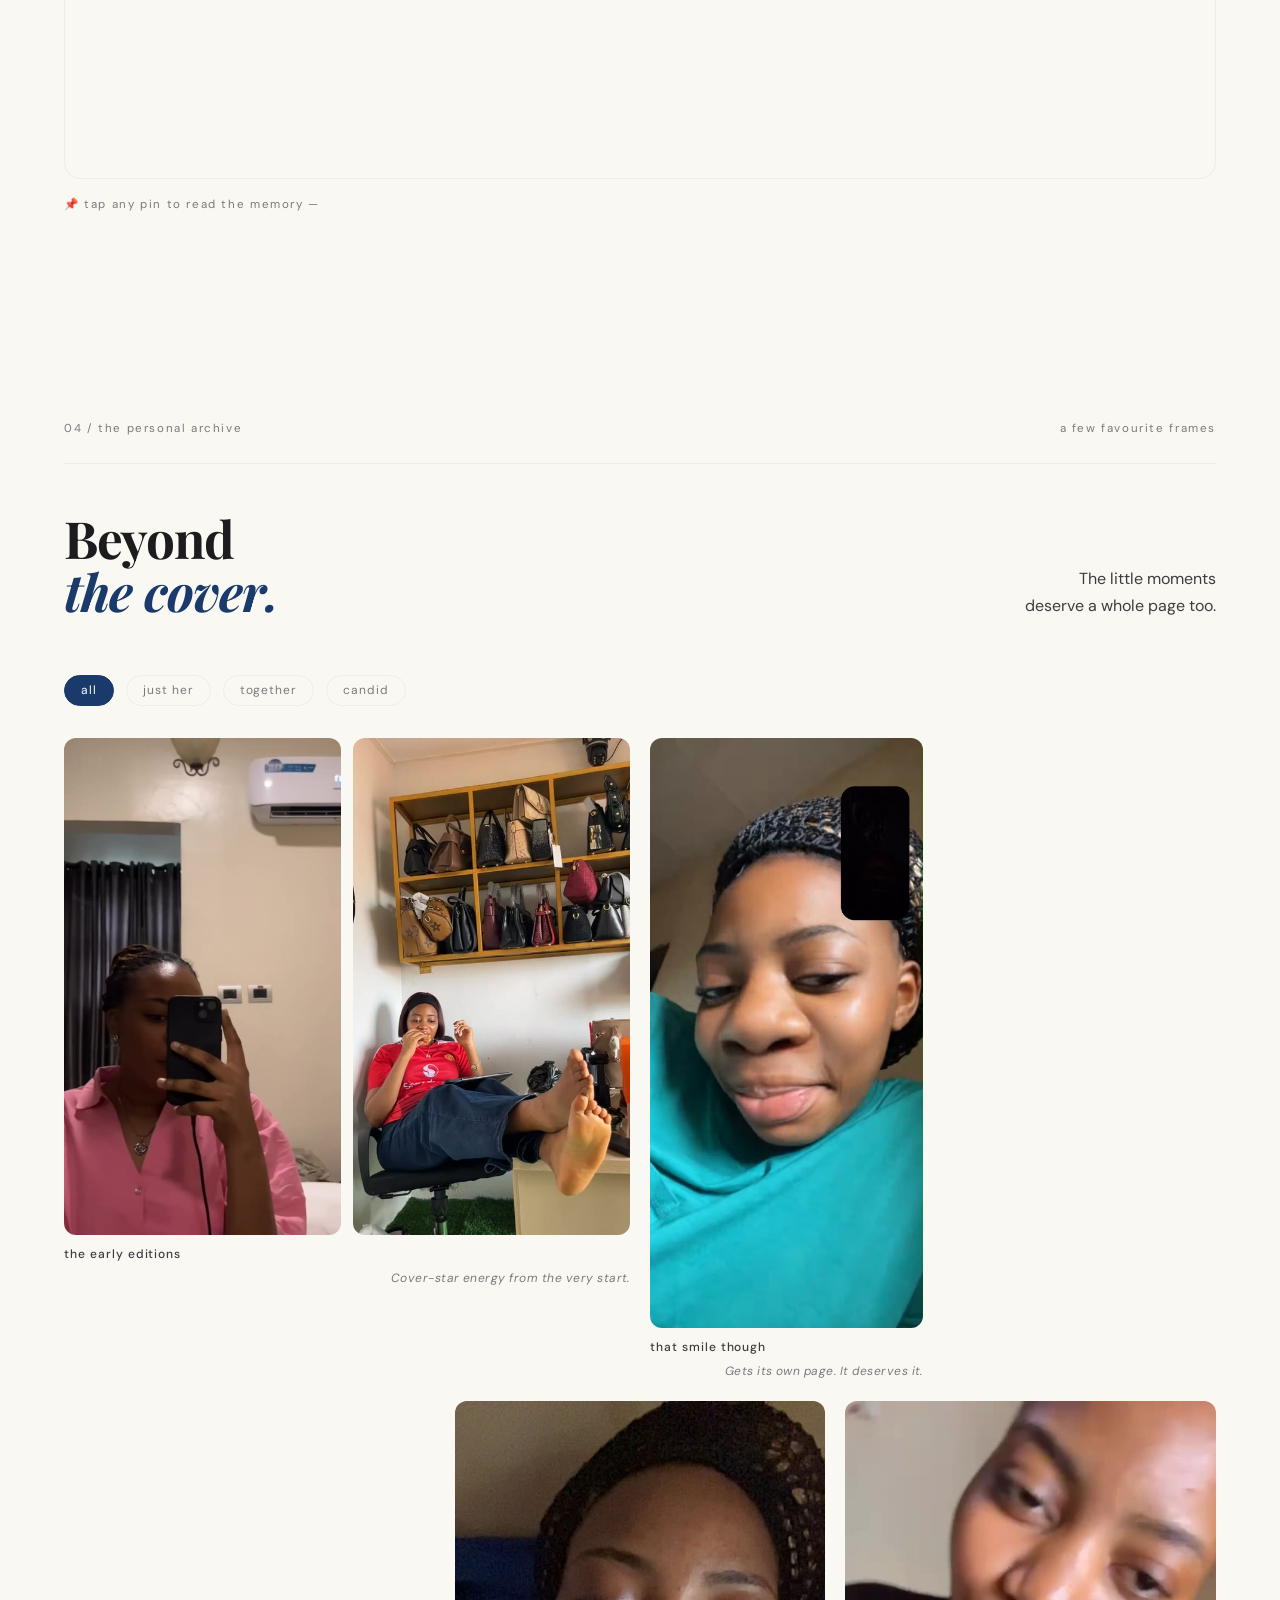
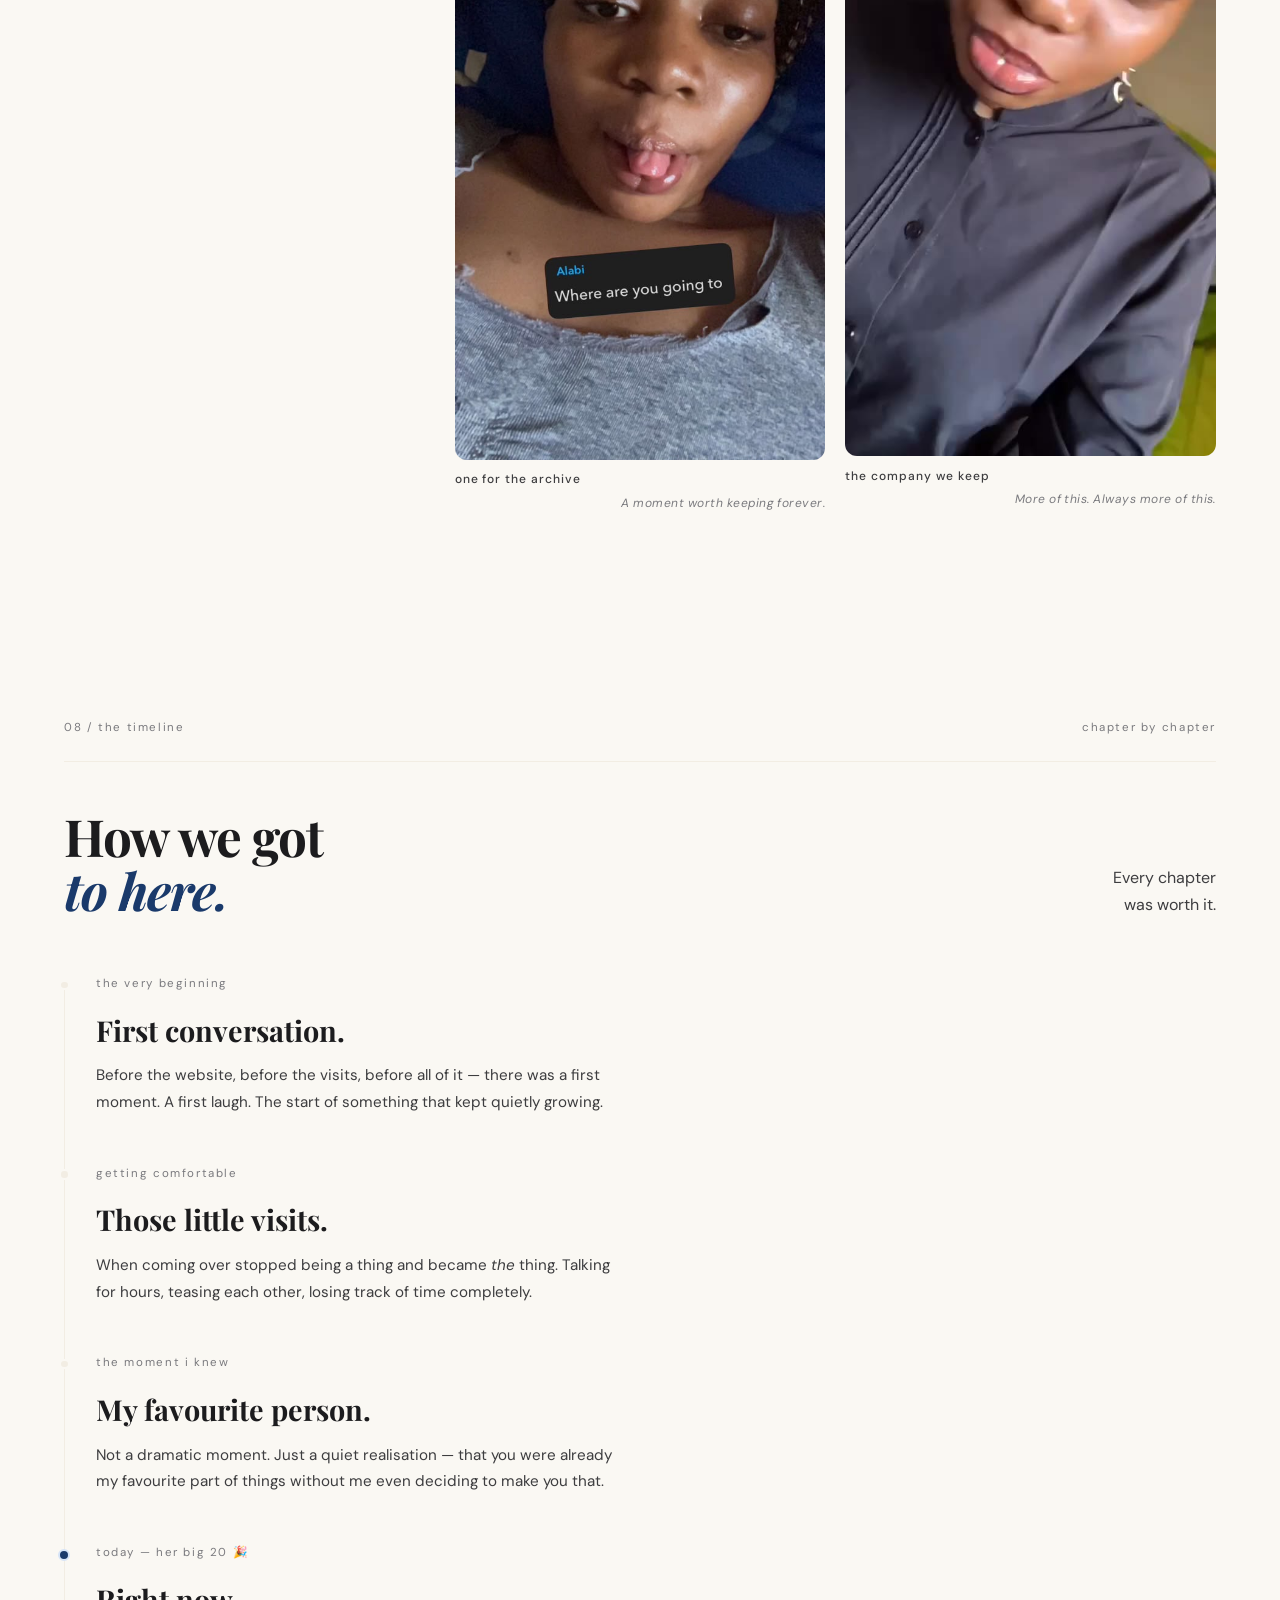
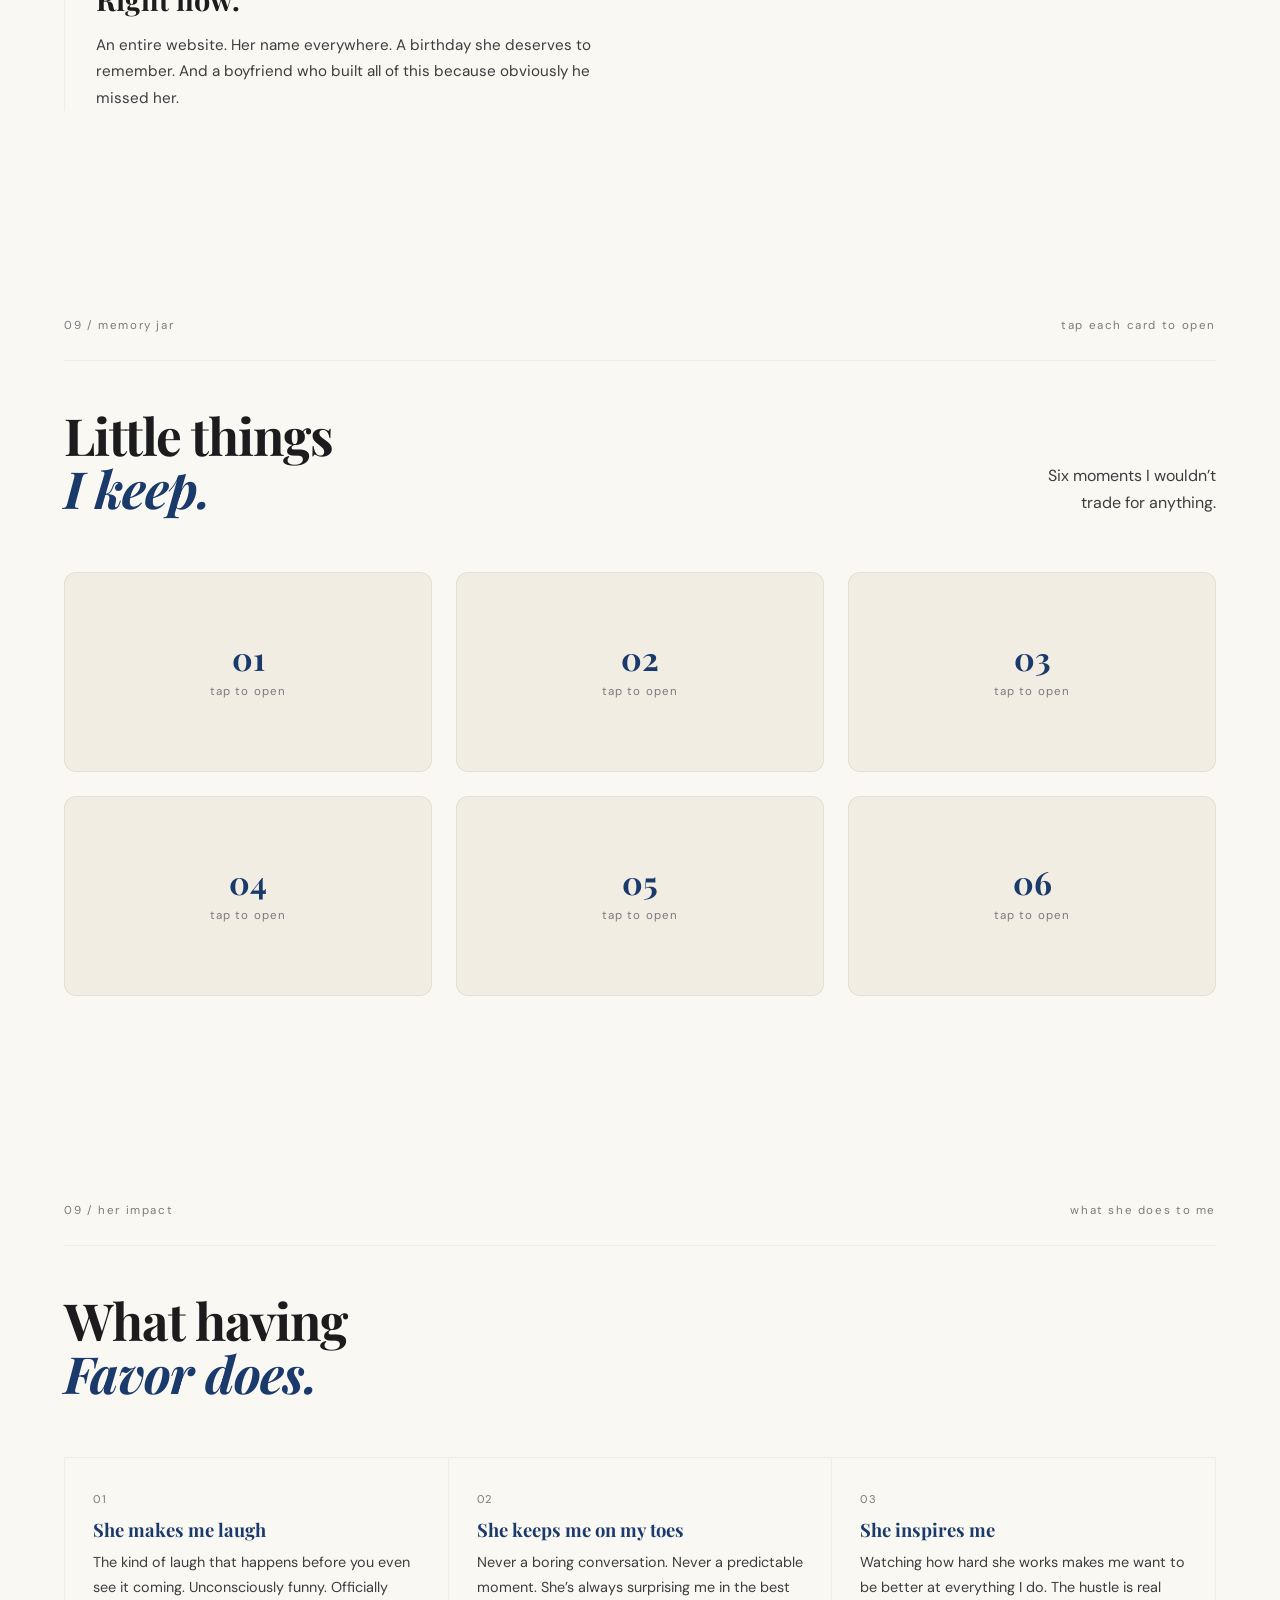
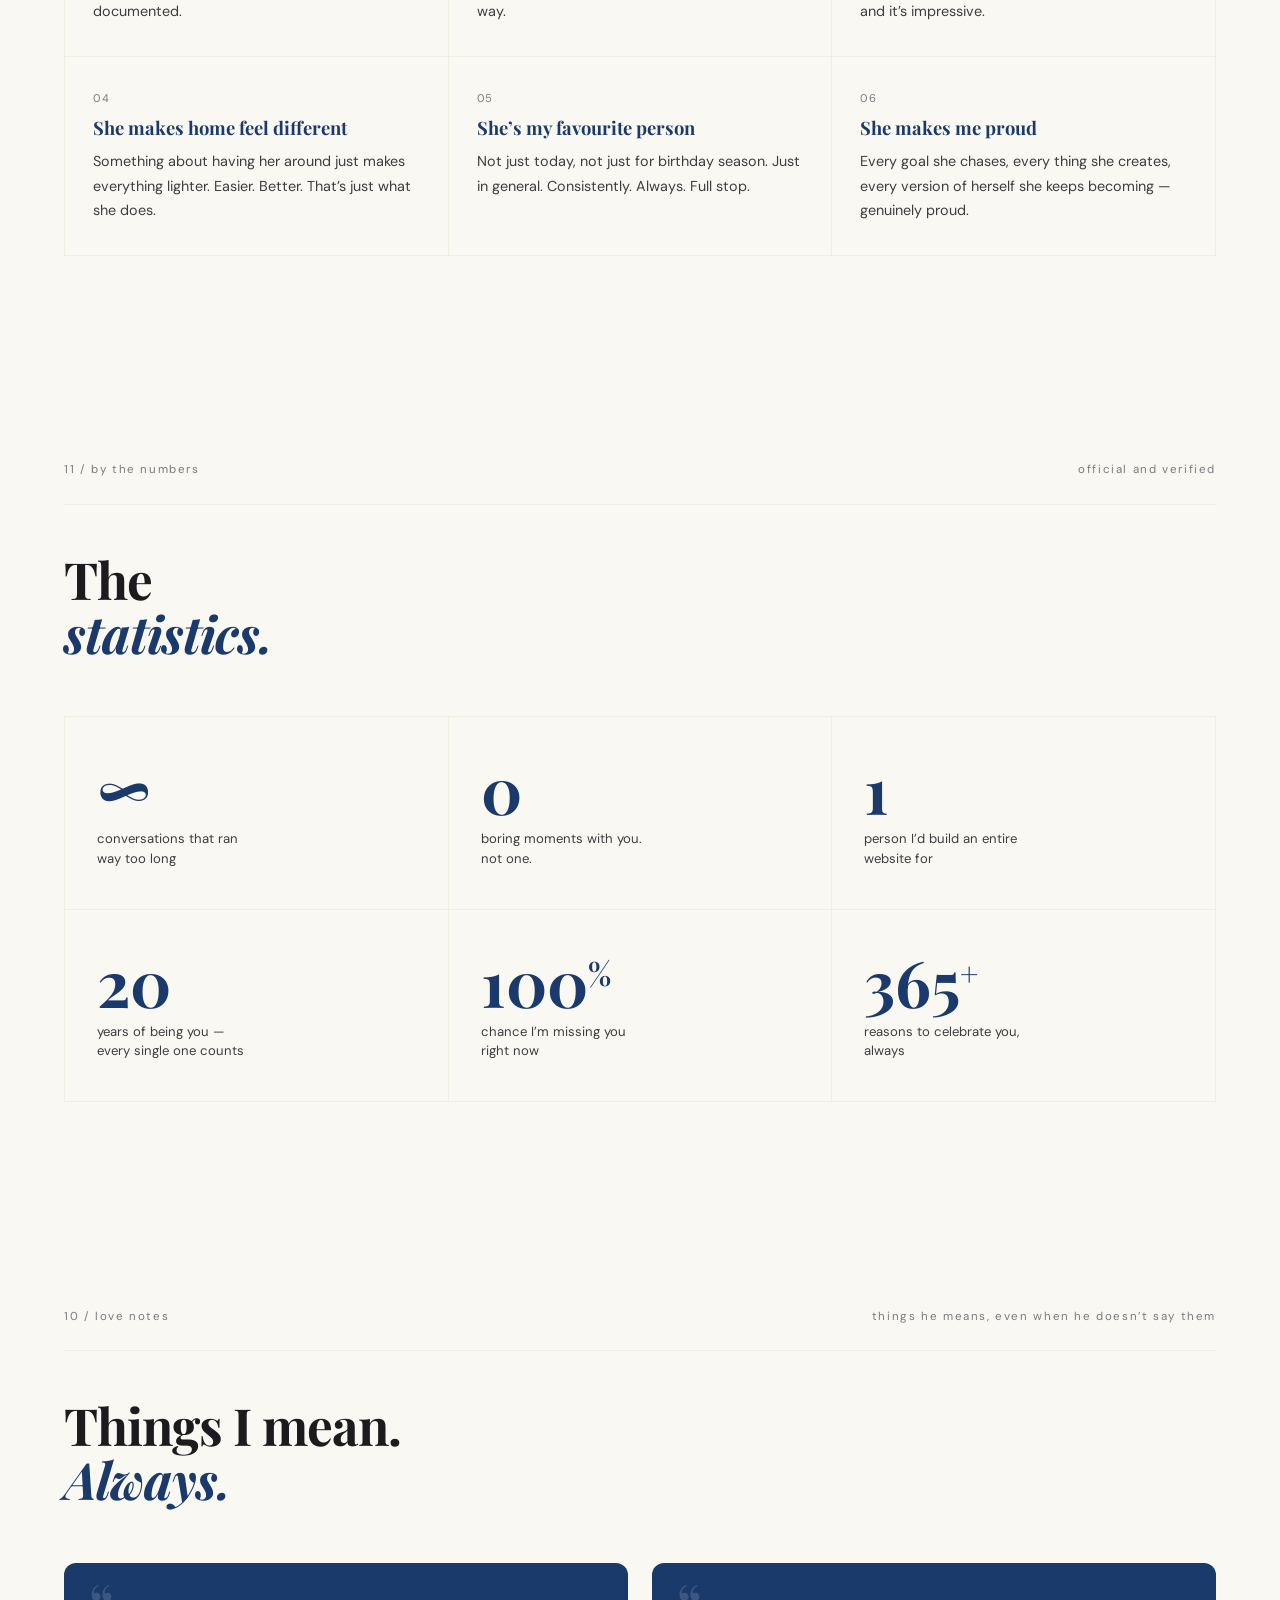
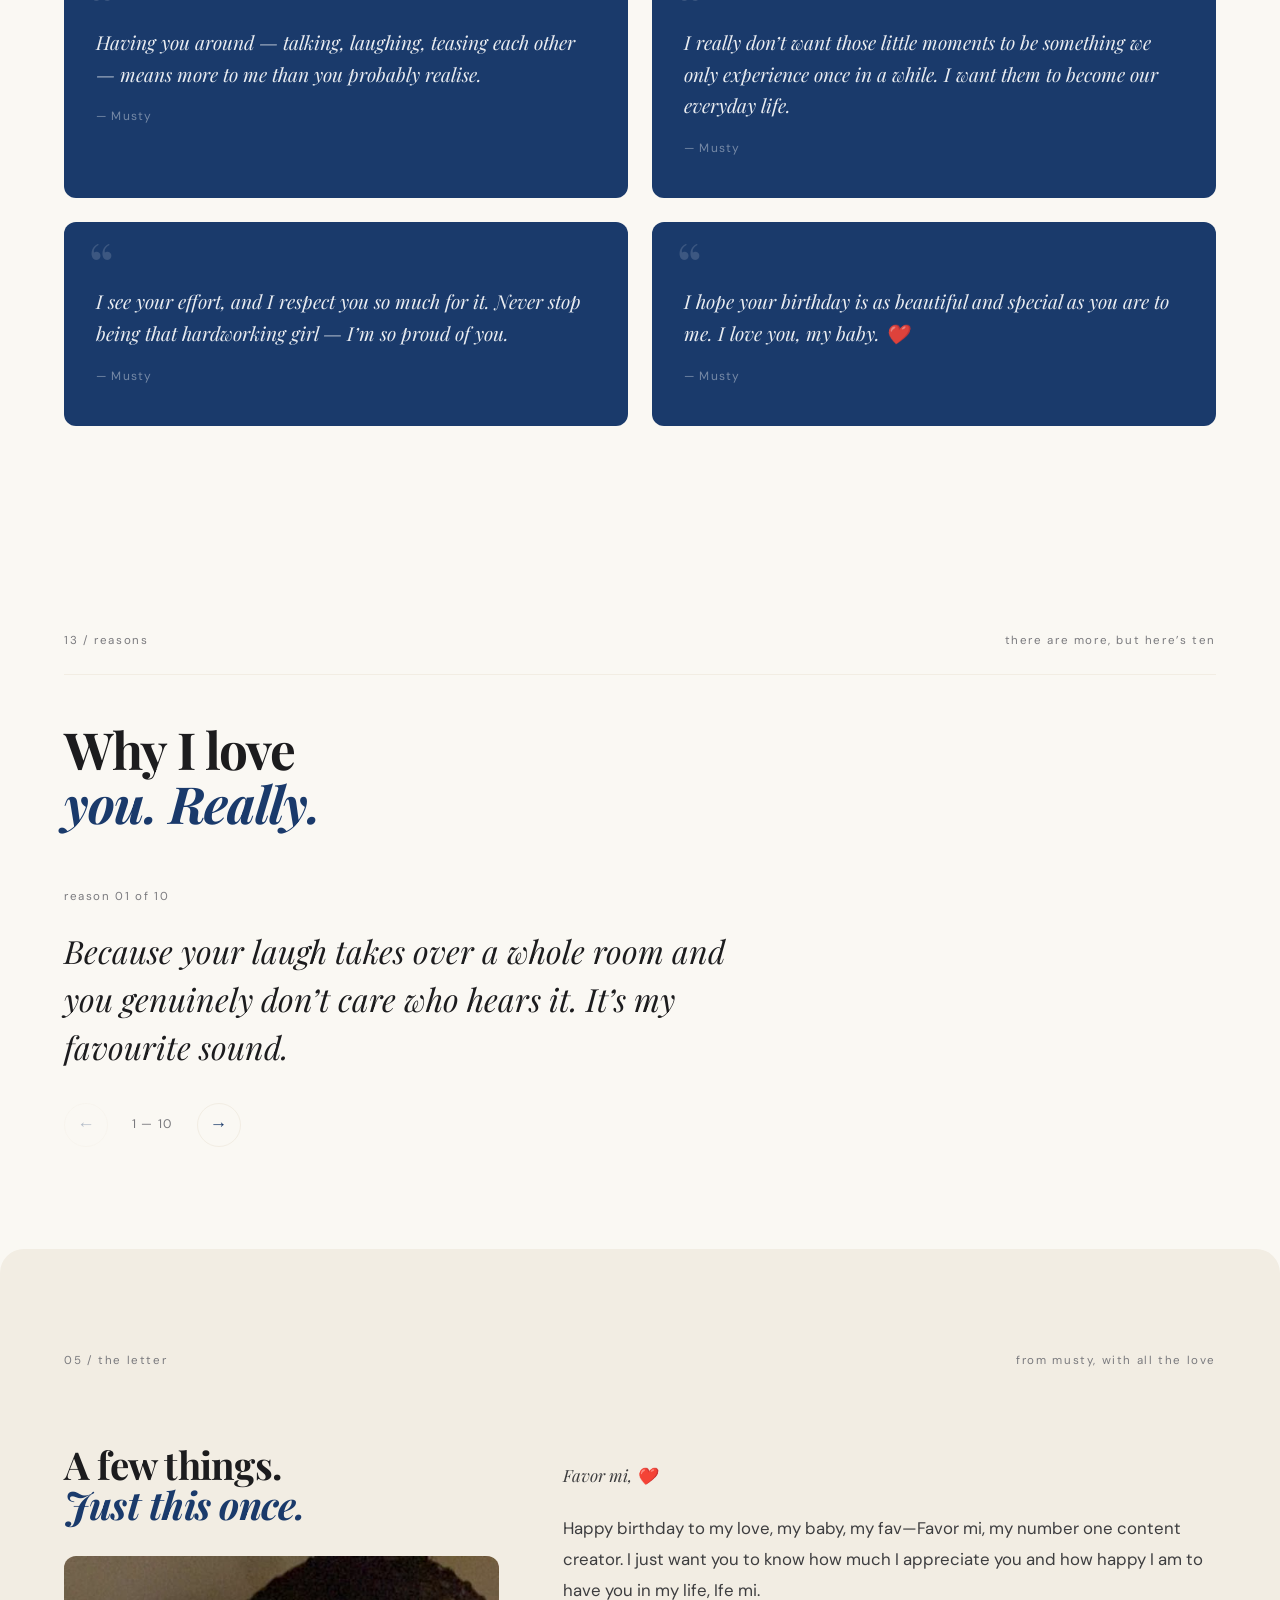
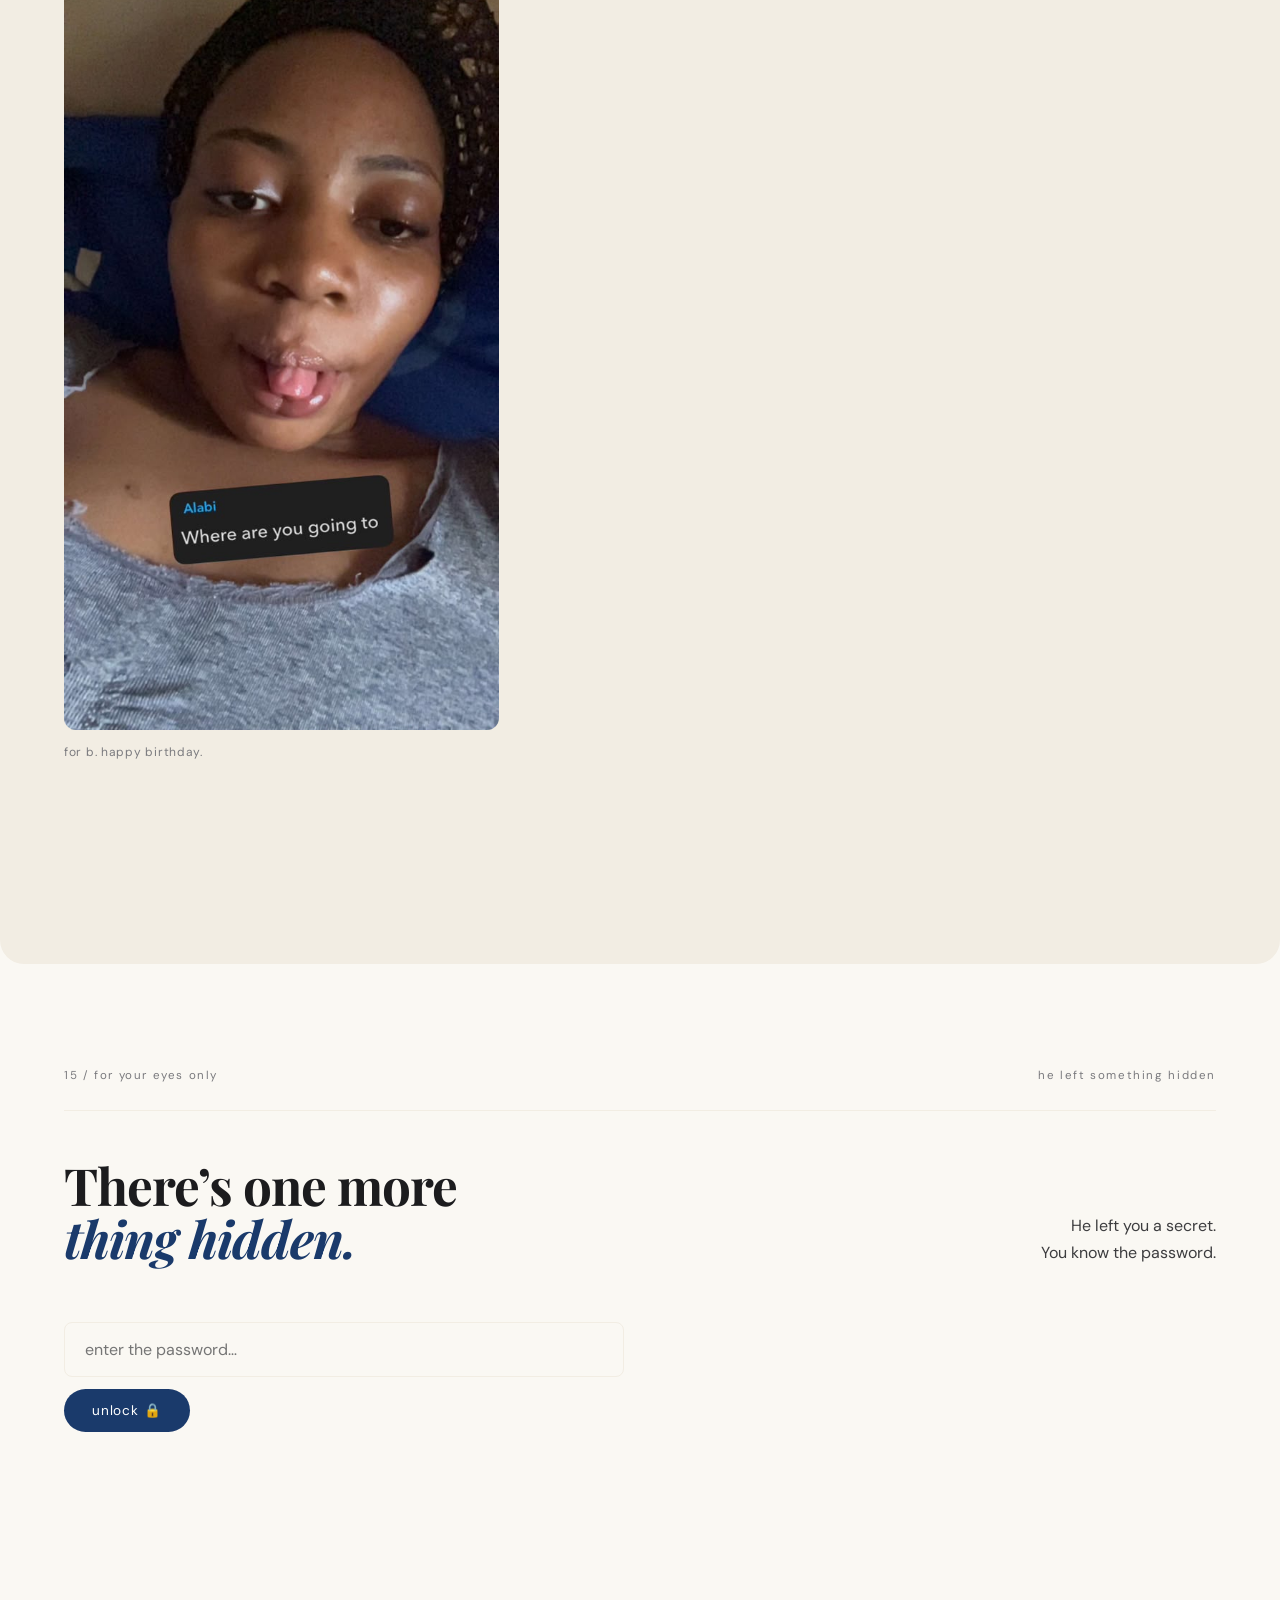
==== commit cc309f2b: "feat: add romantic love song (Essence by Wizkid ft. Tems) via Spotify embed player" ====
--- a/main.html
+++ b/main.html
@@ -603,14 +603,23 @@
     </section>
 
 
-    <!-- MUSIC PLAYER -->
-    <!-- MUSTY: Drop your song file as media/song.mp3 to enable music -->
+    <!-- MUSIC PLAYER — Spotify embed popup -->
     <div class="music-player" id="musicPlayer" aria-label="Music player">
-      <audio id="bgMusic" loop preload="none">
-        <source src="media/song.mp3" type="audio/mpeg">
-      </audio>
-      <button class="music-btn" id="musicToggle" aria-label="Play music" title="Play our song">
-        <span class="music-icon">&#9654;</span>
+      <div class="music-embed" id="musicEmbed" hidden>
+        <!-- Essence by Wizkid ft. Tems — change track ID in CONFIG in issue.js -->
+        <iframe
+          id="spotifyFrame"
+          src=""
+          data-src="https://open.spotify.com/embed/track/5FG7Tl93LdH117jEKYl3Cm?utm_source=generator"
+          width="280" height="80" frameborder="0"
+          allow="autoplay; clipboard-write; encrypted-media; fullscreen; picture-in-picture"
+          loading="lazy"
+          title="Essence by Wizkid ft. Tems">
+        </iframe>
+        <button class="music-close" id="musicClose" aria-label="Close player">&times;</button>
+      </div>
+      <button class="music-btn" id="musicToggle" aria-label="Play our song" title="Play our song">
+        <span class="music-icon">&#9835;</span>
       </button>
       <span class="music-label">our song</span>
     </div>
--- a/style.css
+++ b/style.css
@@ -1,4 +1,4 @@
-﻿/* ─────────────────────────────────────────
+/* ─────────────────────────────────────────
    BOLAJI BIRTHDAY SITE — style.css
    Cream & Blue, friendly, warm, editorial
    ───────────────────────────────────────── */
@@ -1315,13 +1315,49 @@
   flex-shrink: 0;
 }
 .music-btn:hover { background: rgba(255,255,255,.3); }
-.music-btn.playing .music-icon::before { content: '⏸'; }
+.music-btn.playing { background: #2a5298; }
 .music-label {
   font-size: .7rem;
   color: rgba(255,255,255,.7);
   letter-spacing: .08em;
   white-space: nowrap;
 }
+.music-embed {
+  position: absolute;
+  bottom: calc(100% + 12px);
+  left: 0;
+  background: var(--blue);
+  padding: 8px 10px;
+  border-radius: 18px;
+  box-shadow: 0 12px 35px rgba(26,58,107,.35);
+  display: flex;
+  align-items: center;
+  gap: 8px;
+  z-index: 105;
+  animation: fadeIn .25s ease;
+}
+.music-embed[hidden] { display: none; }
+.music-embed iframe {
+  border-radius: 12px;
+  display: block;
+}
+.music-close {
+  background: rgba(255,255,255,.15);
+  border: none;
+  color: #fff;
+  width: 24px;
+  height: 24px;
+  border-radius: 50%;
+  cursor: pointer;
+  display: flex;
+  align-items: center;
+  justify-content: center;
+  font-size: 1.1rem;
+  line-height: 1;
+  transition: background .2s;
+  flex-shrink: 0;
+}
+.music-close:hover { background: rgba(255,255,255,.3); }
 
 /* ── PLACES MAP ── */
 .places-map {
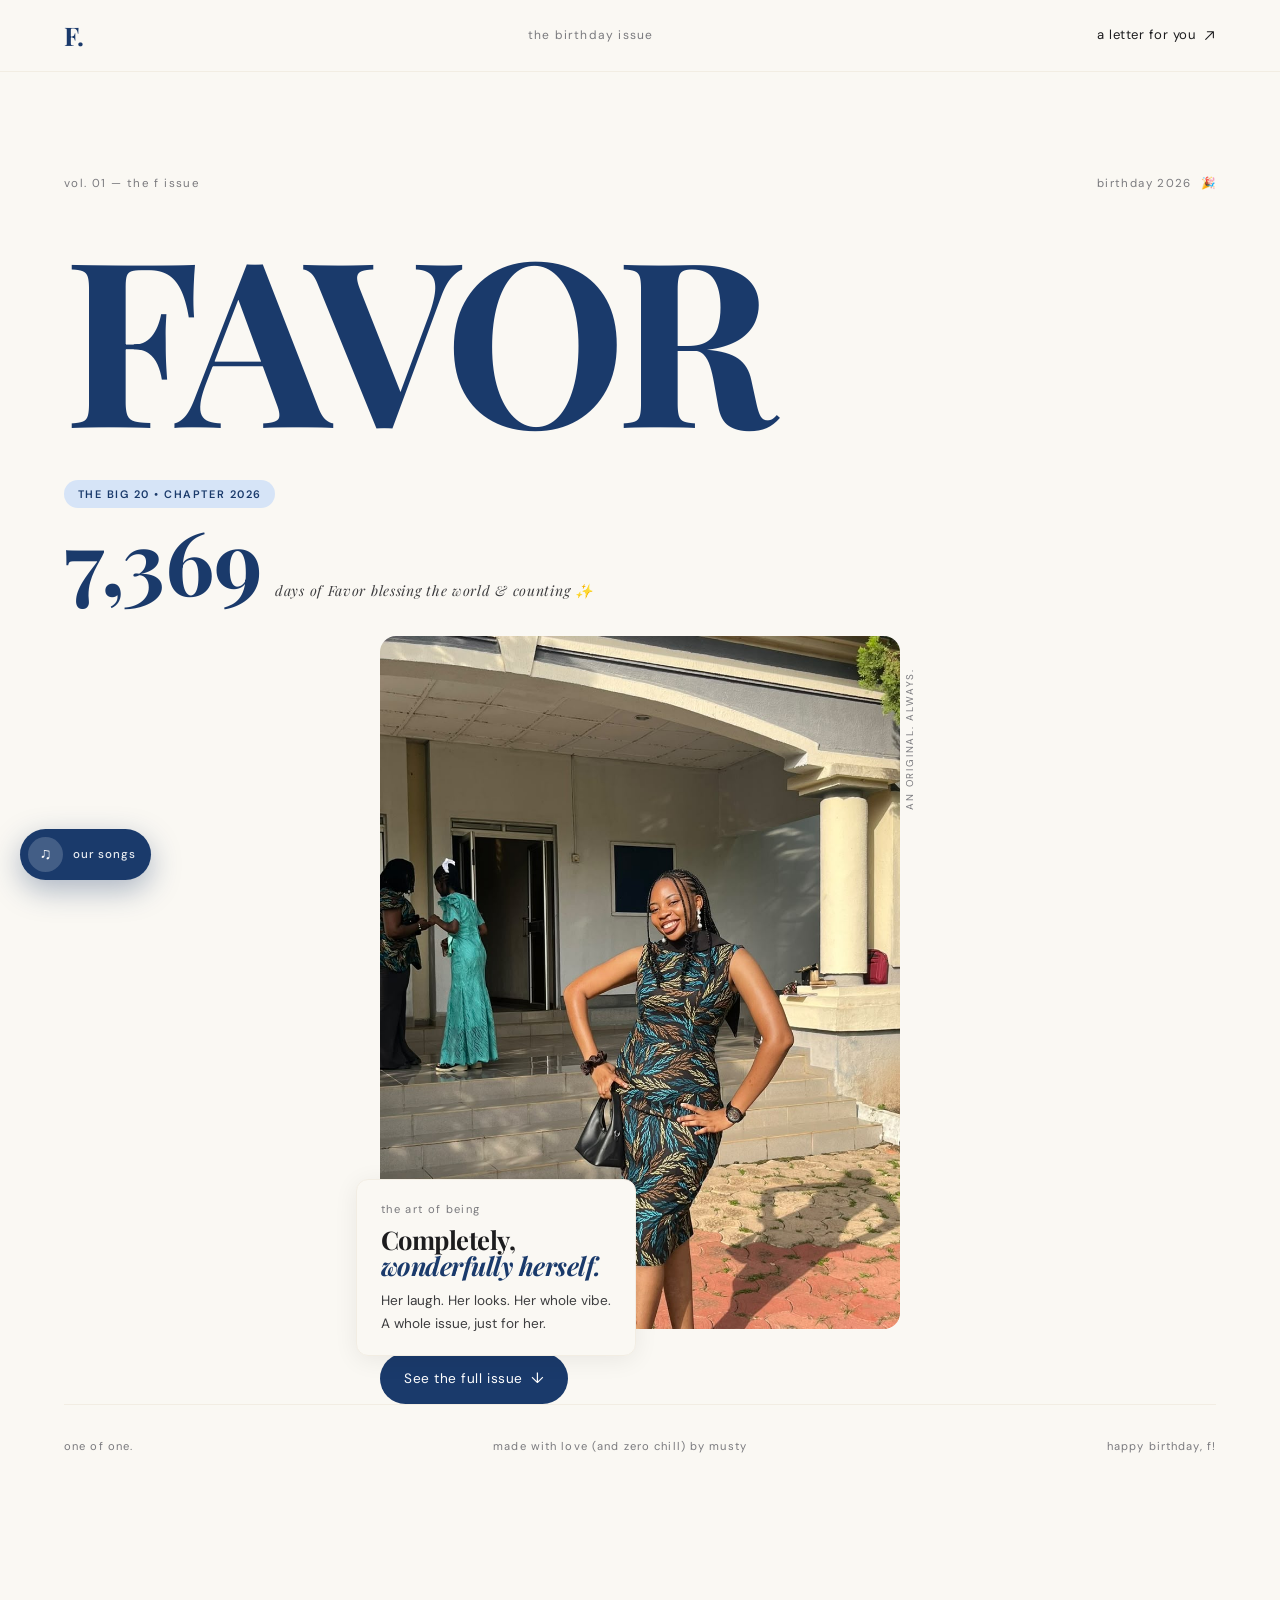
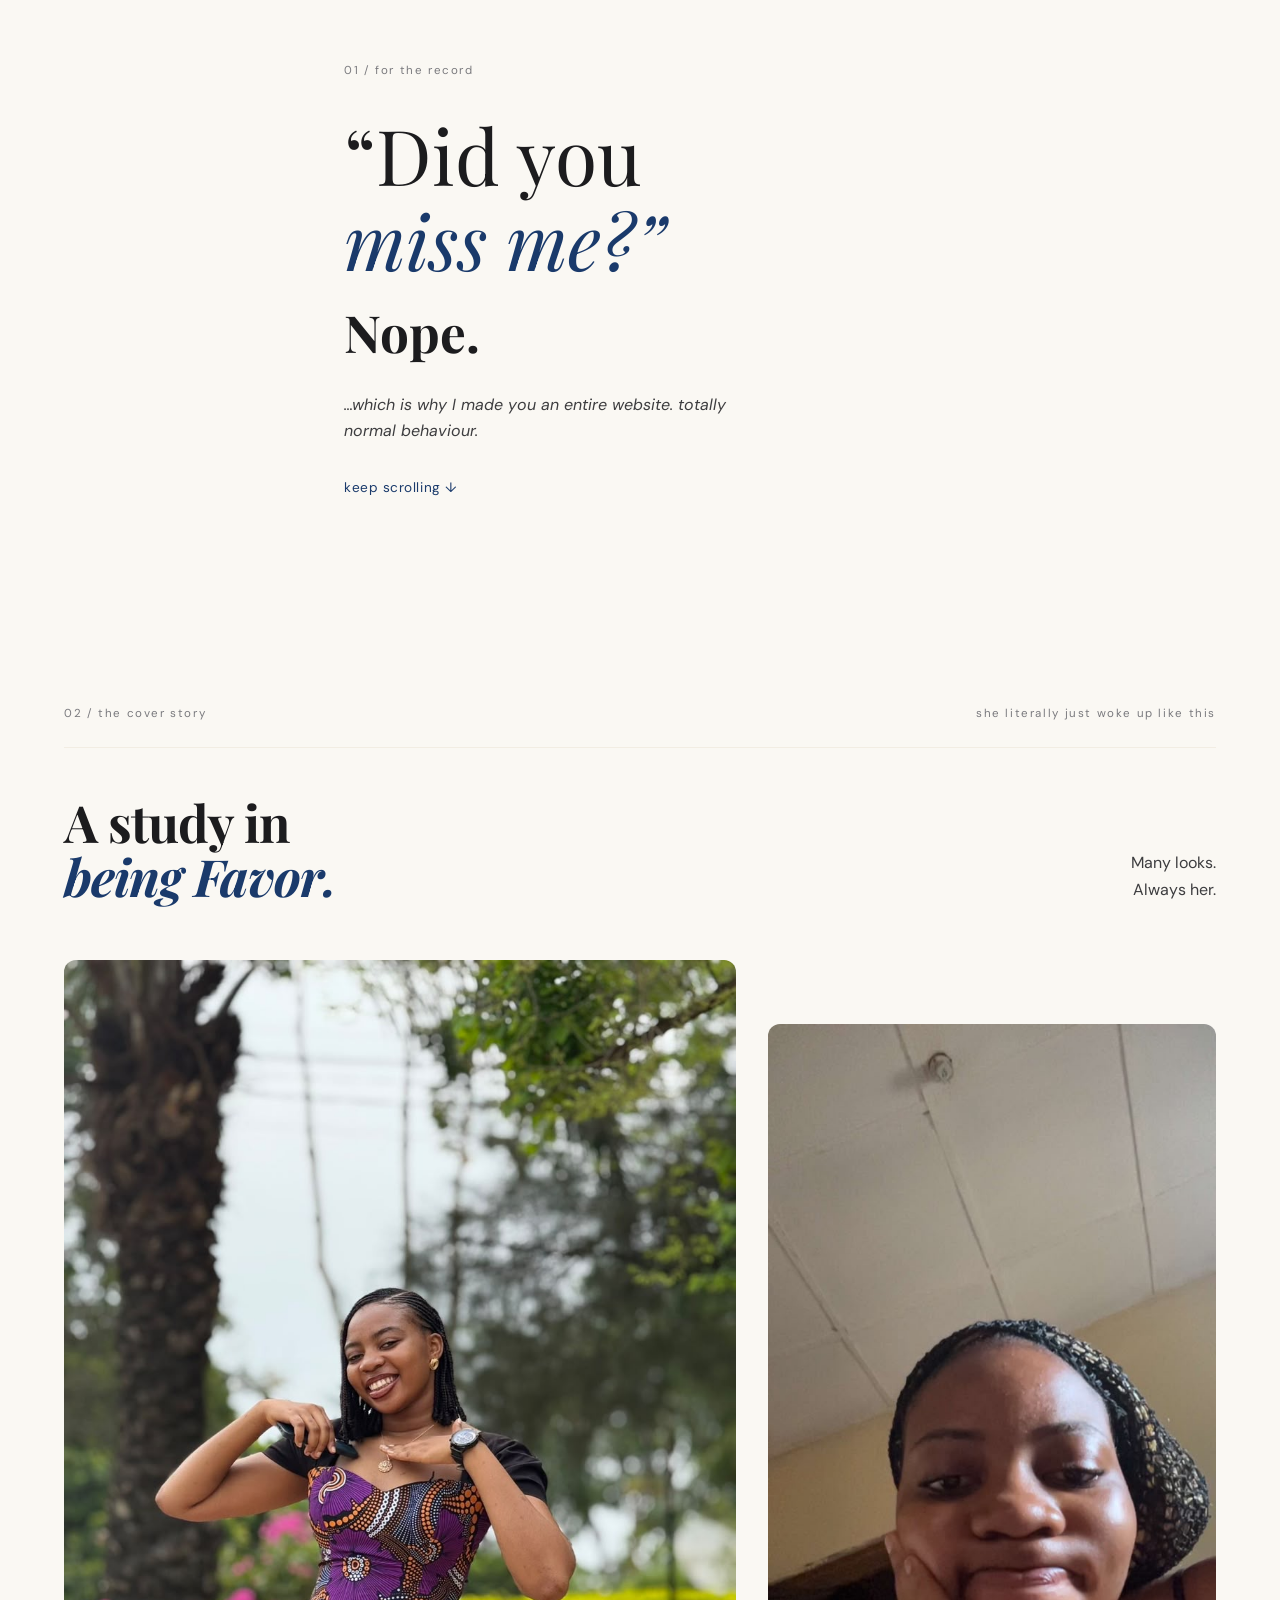
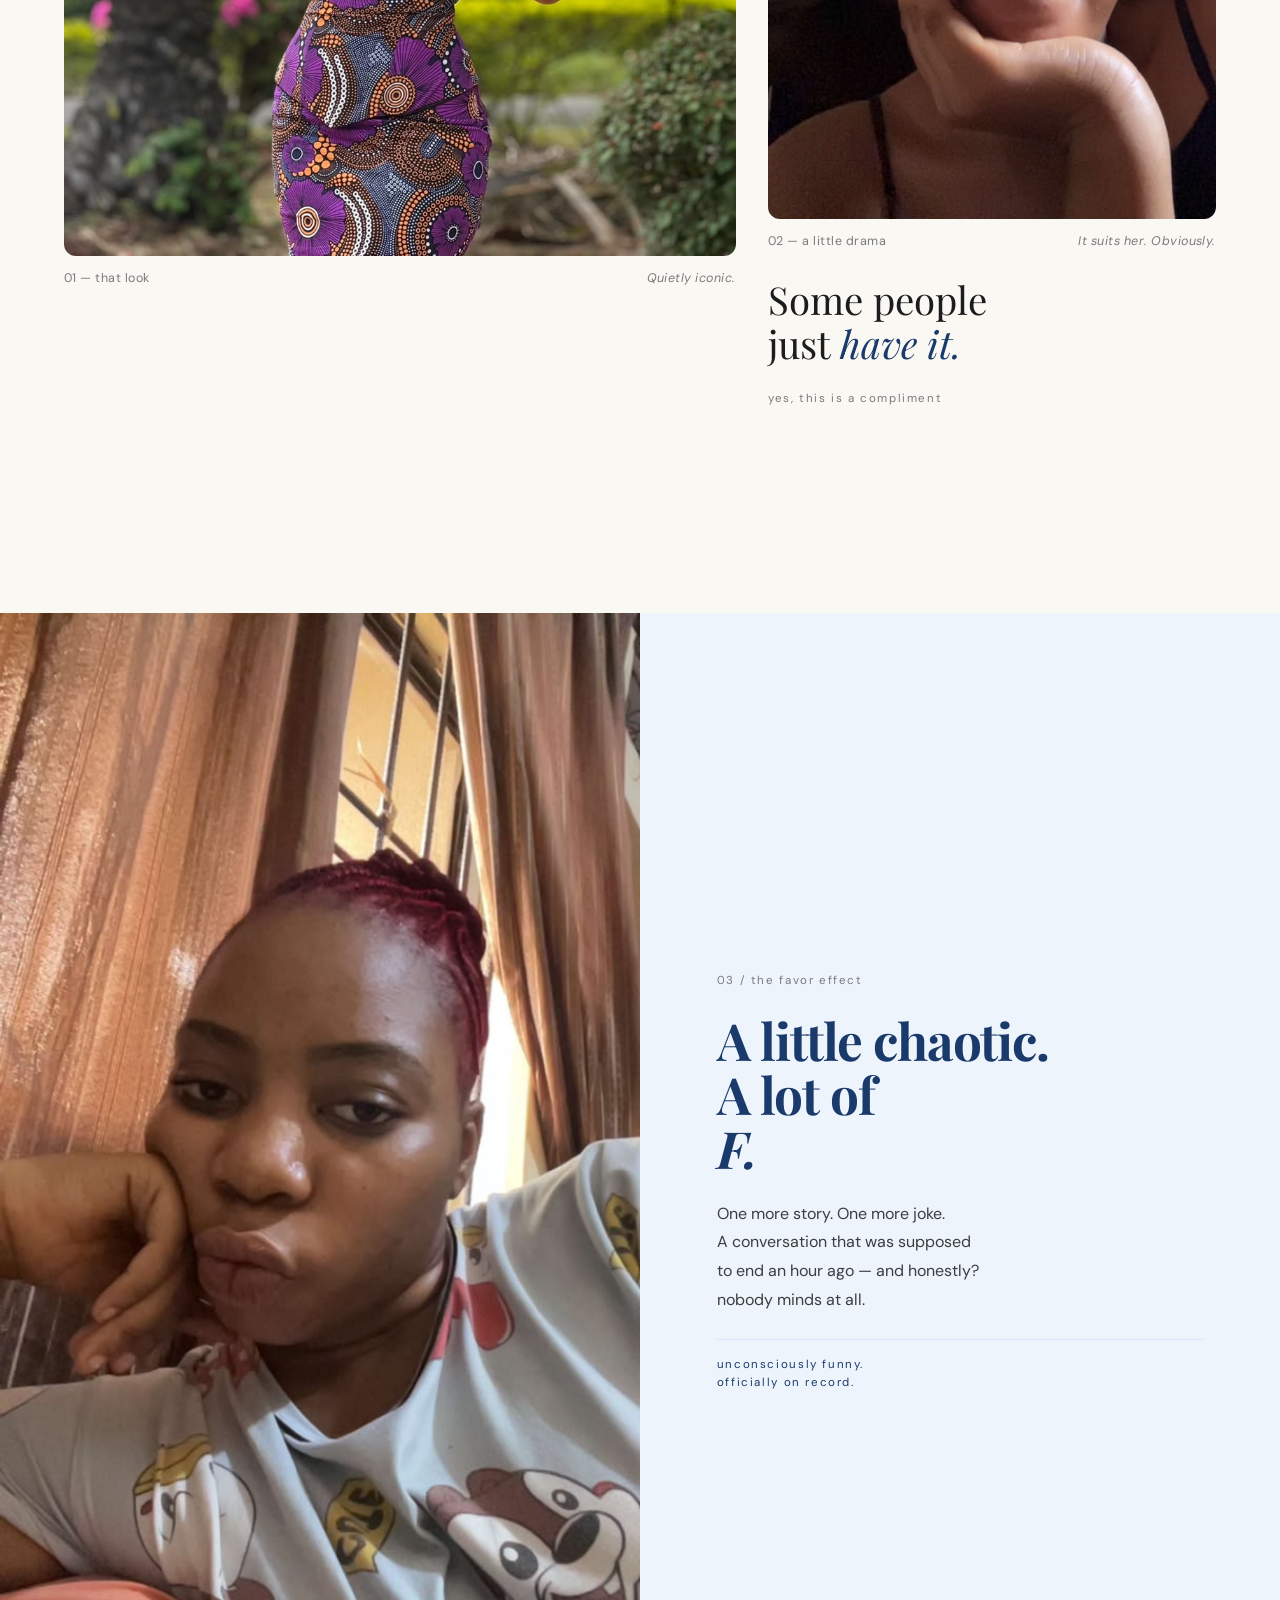
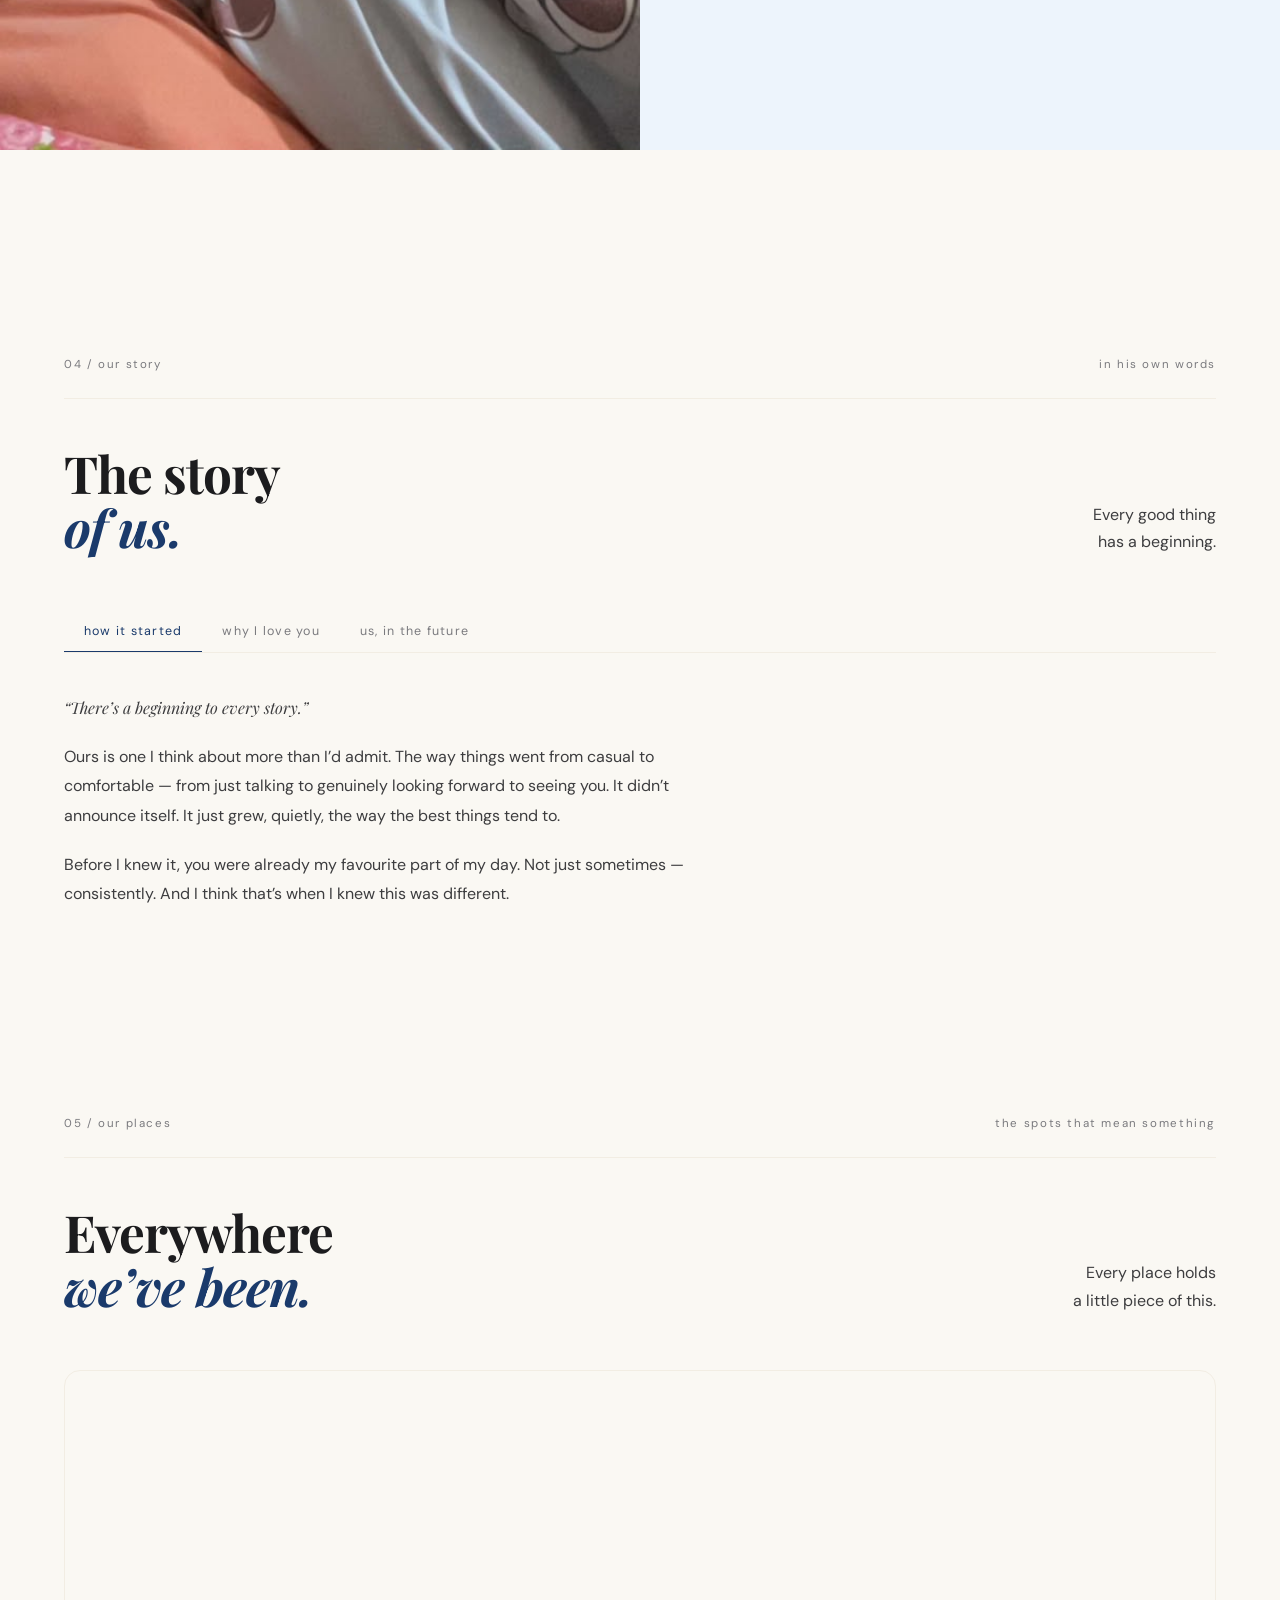
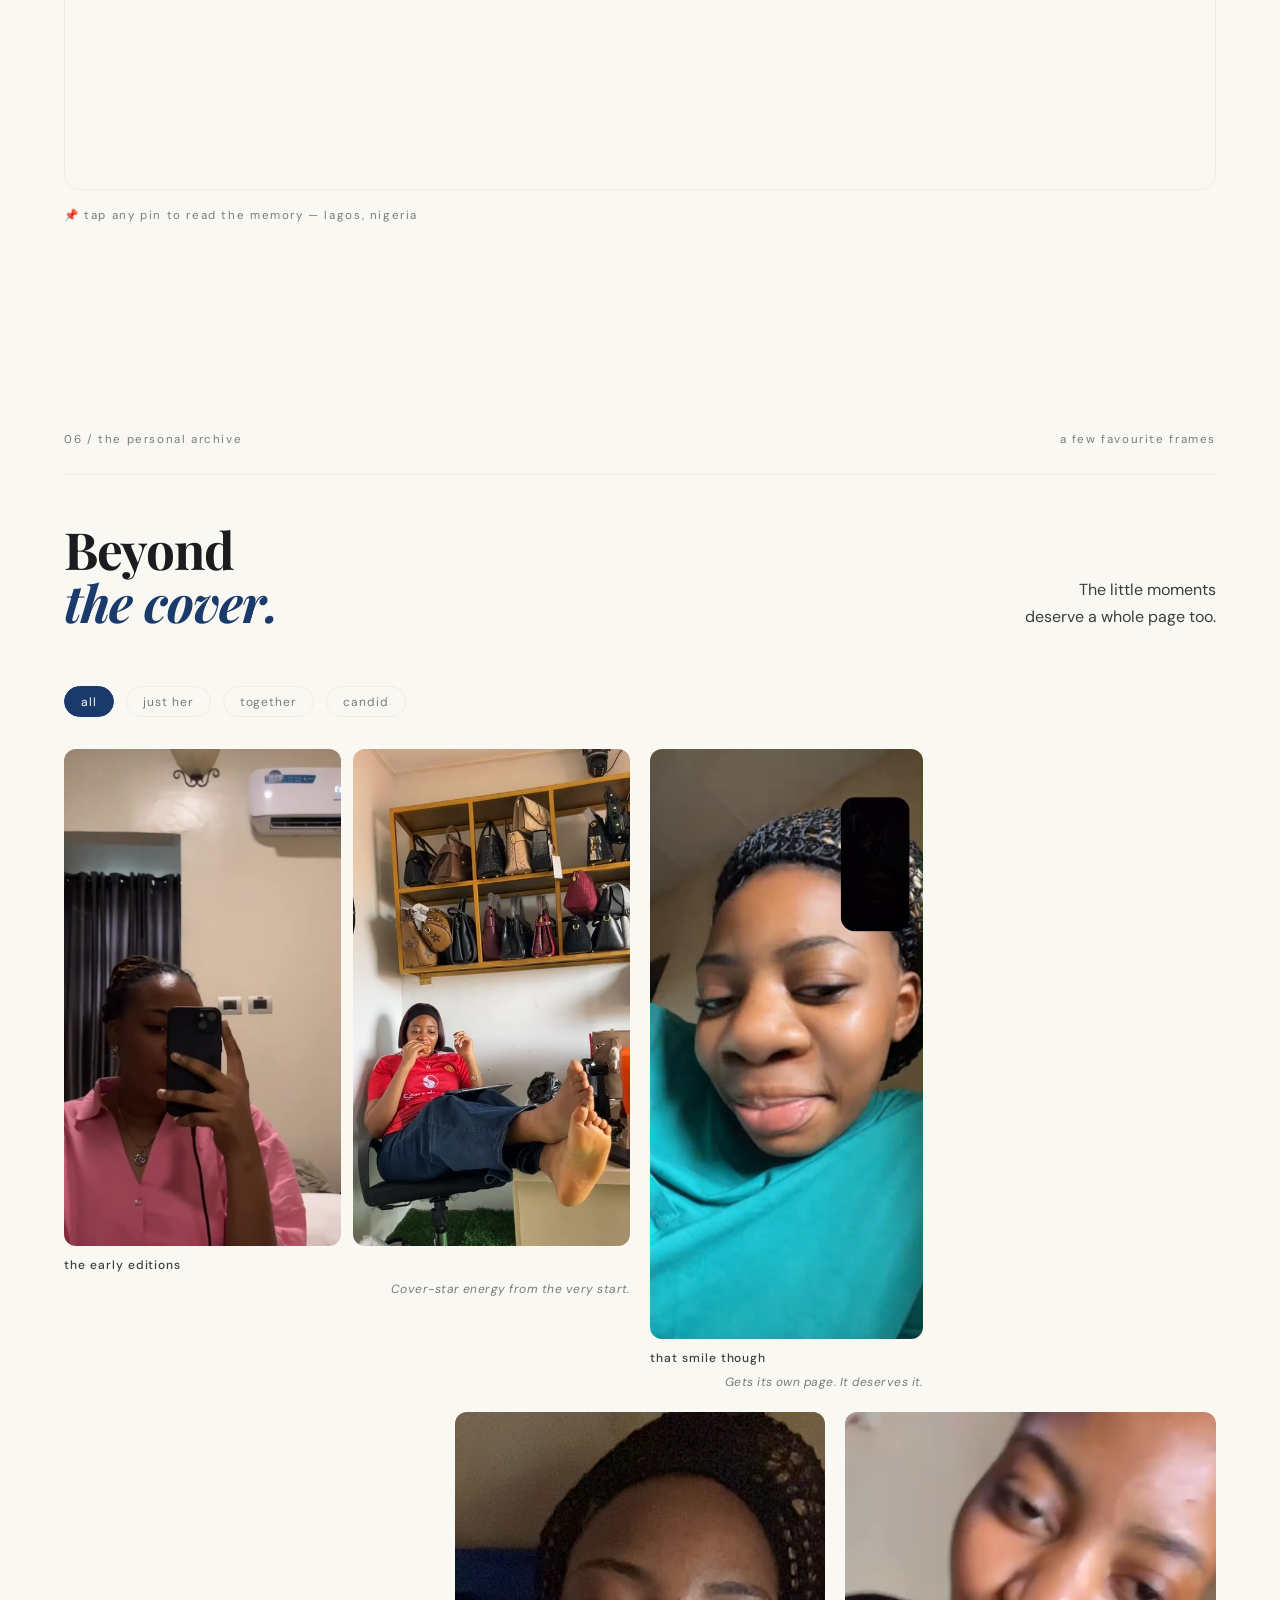
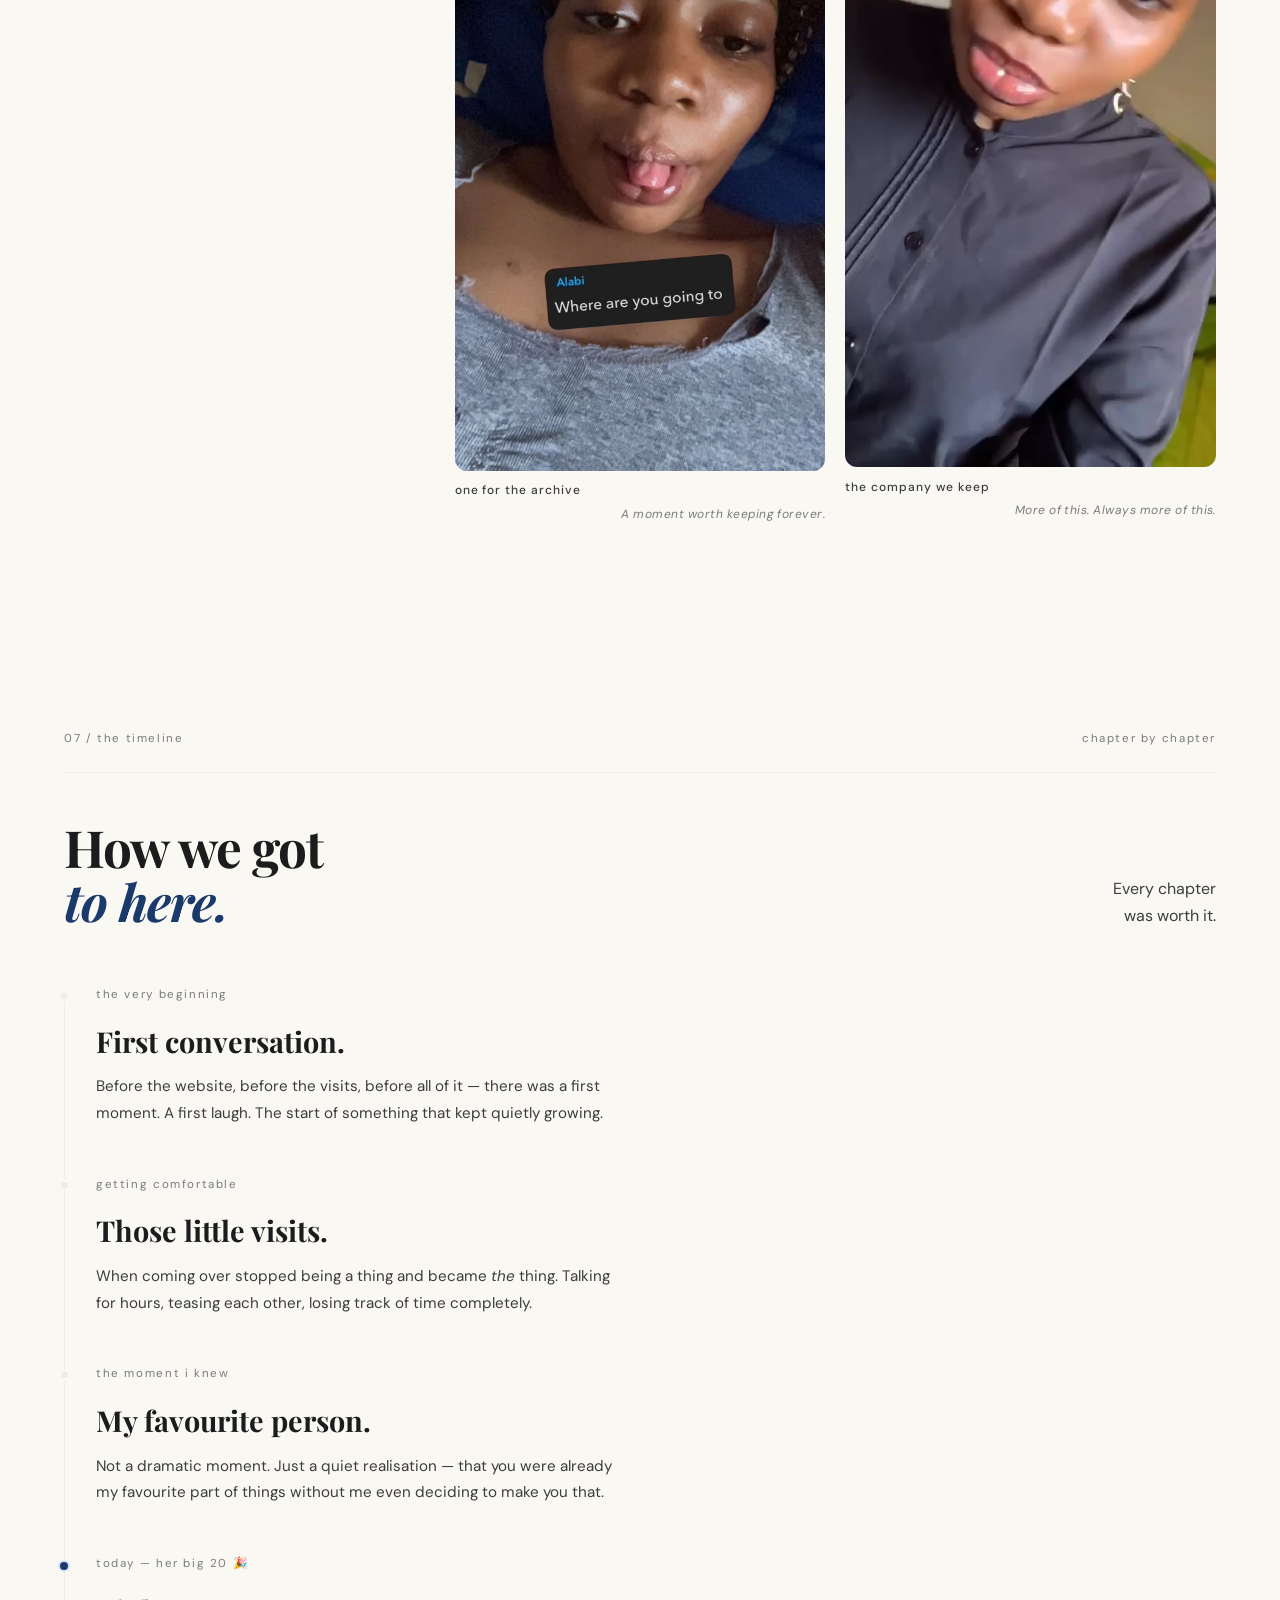
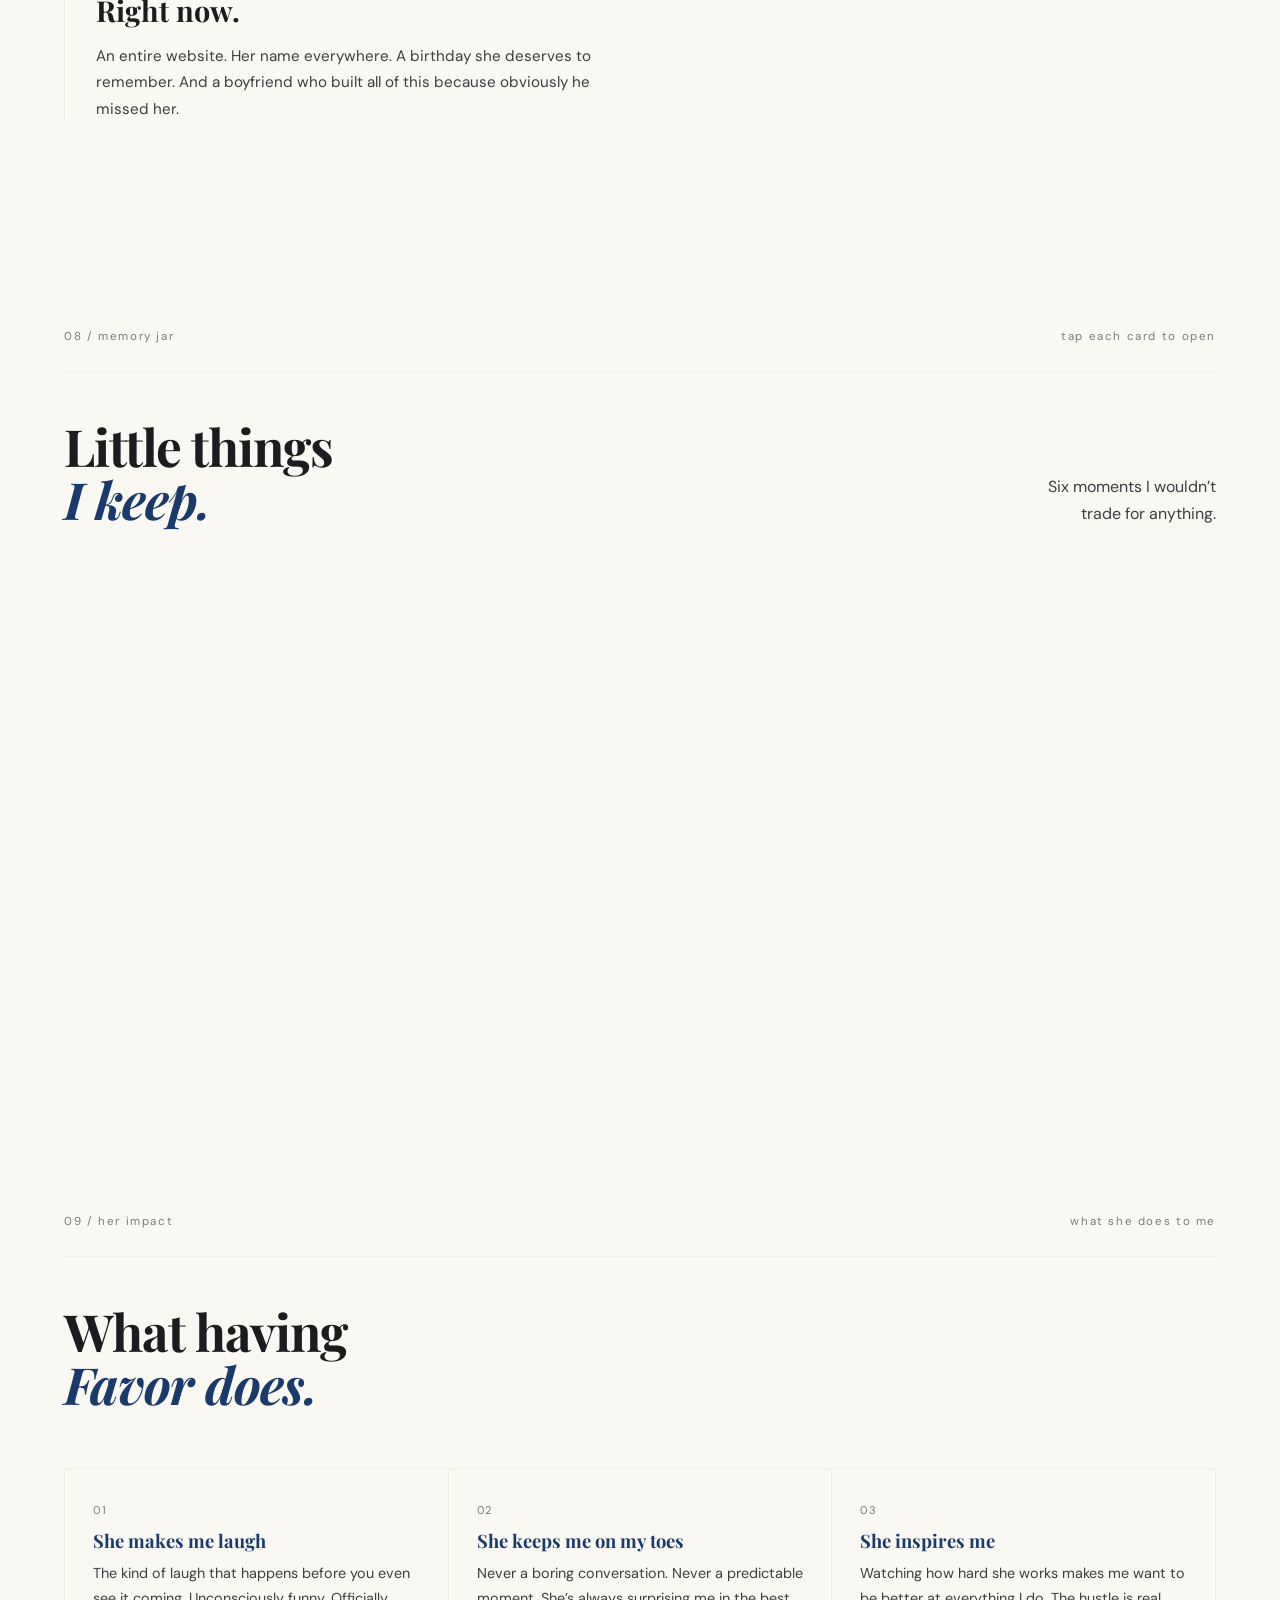
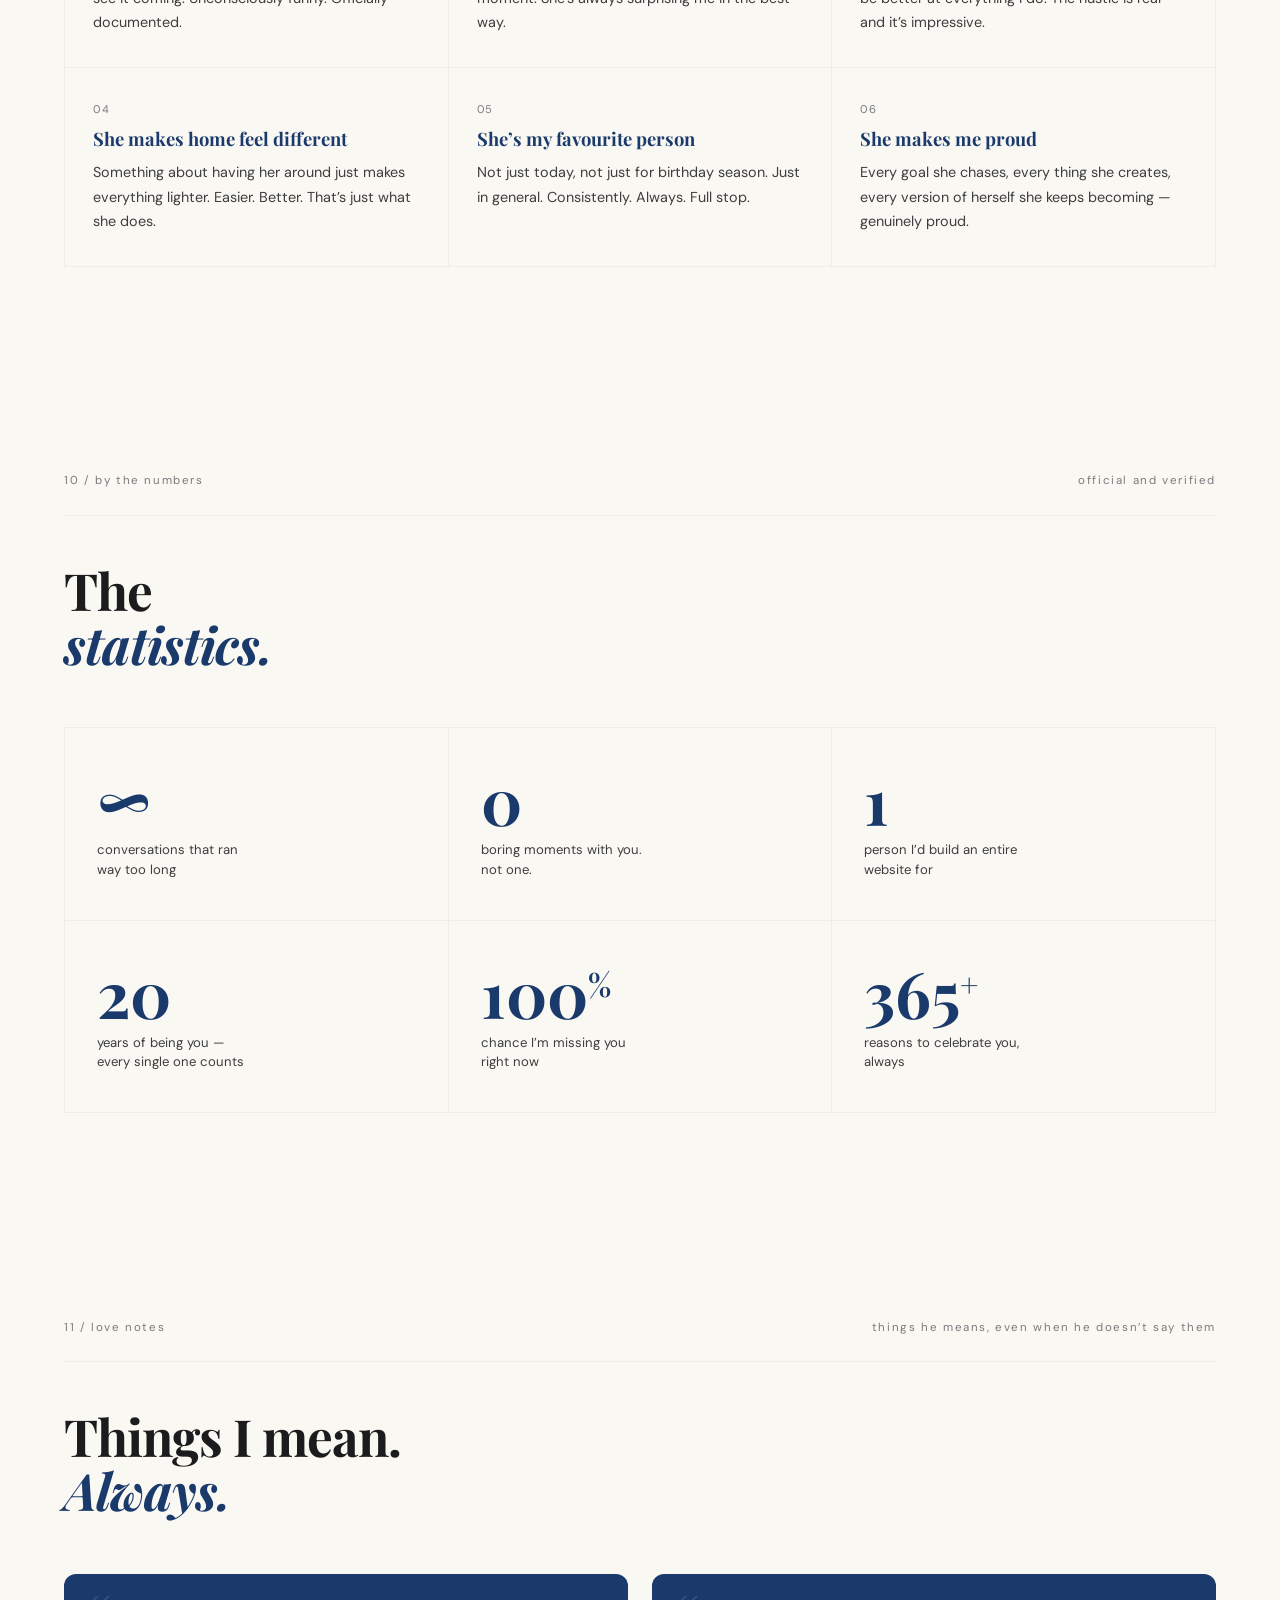
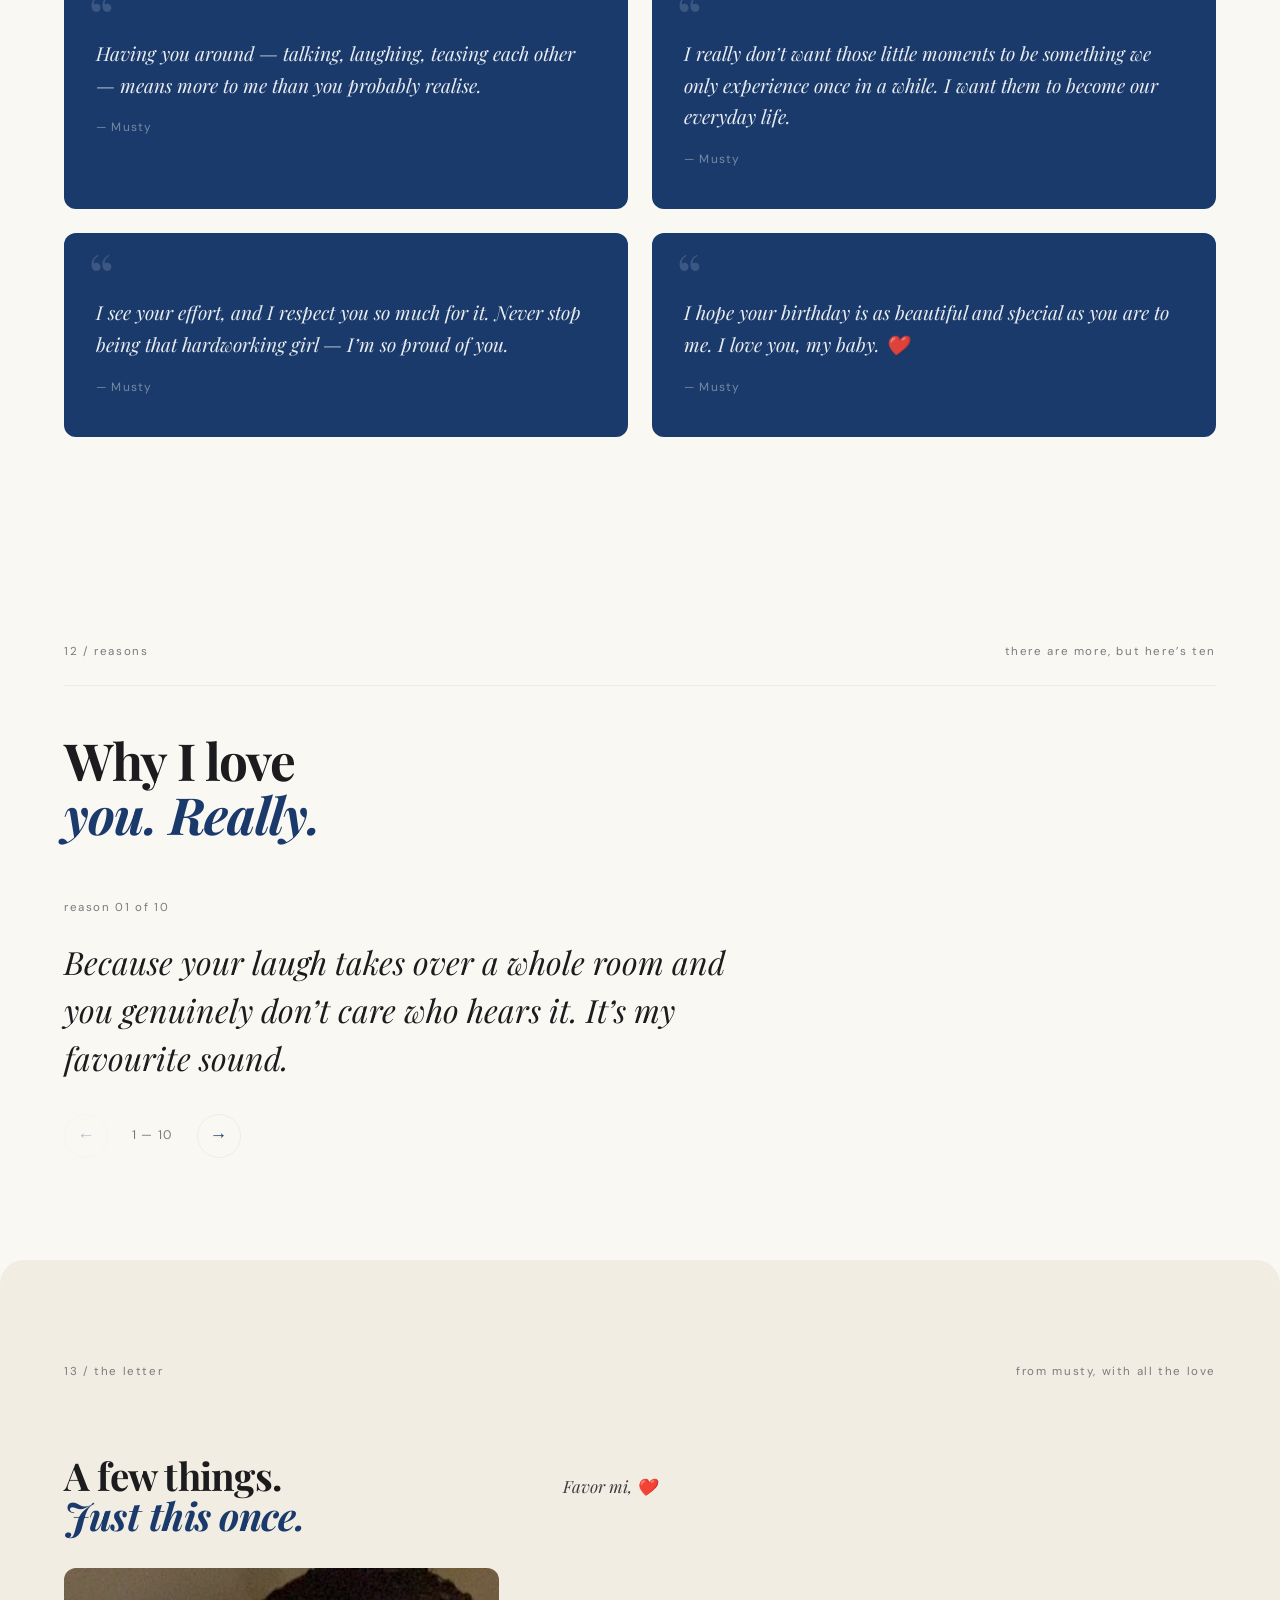
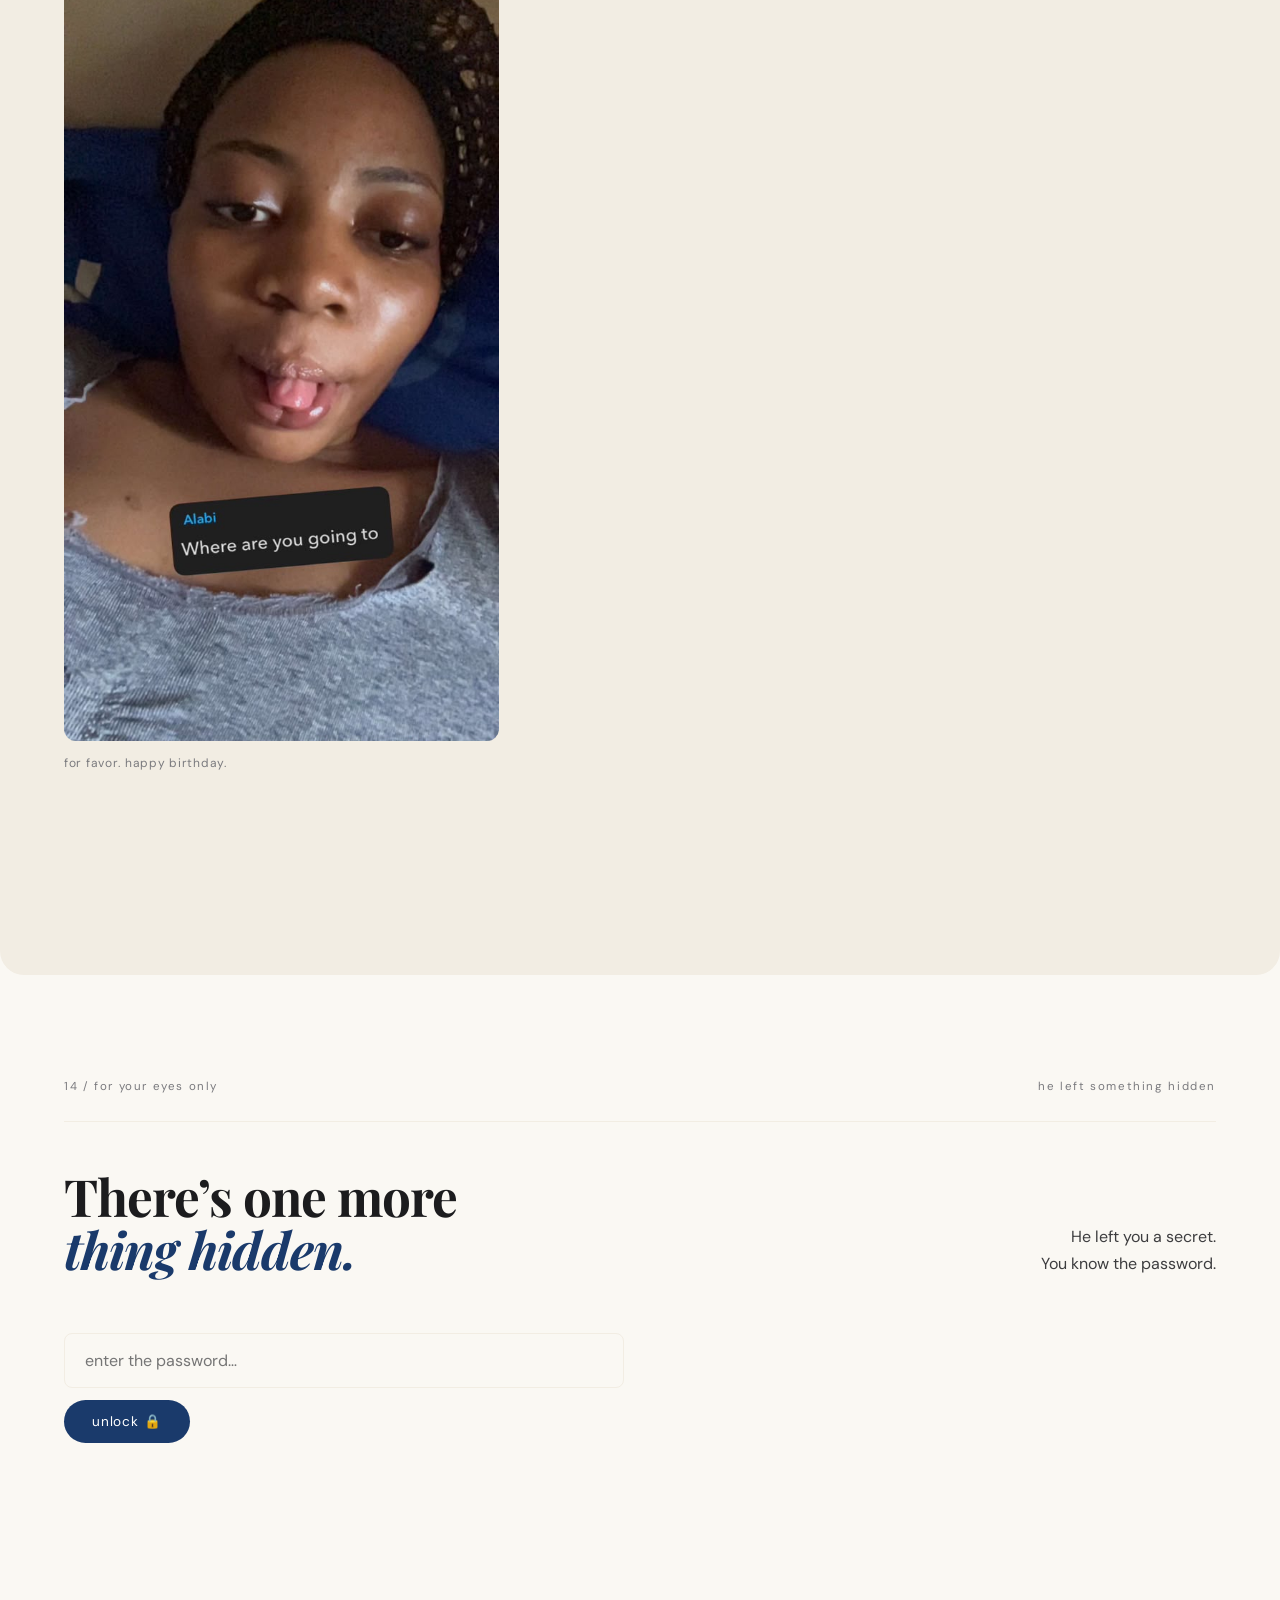
==== commit b34bcd05: "feat: perfect all features - romantic song suite, days counter animation, sequential chapters, confe" ====
--- a/main.html
+++ b/main.html
@@ -1,4 +1,4 @@
-﻿<!doctype html>
+<!doctype html>
 <html lang="en">
 <head>
   <meta charset="utf-8">
@@ -11,6 +11,7 @@
   <link href="https://fonts.googleapis.com/css2?family=Playfair+Display:ital,wght@0,400;0,700;1,400;1,700&family=DM+Sans:ital,wght@0,300;0,400;0,500;1,300&display=swap" rel="stylesheet">
   <link rel="stylesheet" href="https://unpkg.com/leaflet@1.9.4/dist/leaflet.css" crossorigin="">
   <script src="https://unpkg.com/leaflet@1.9.4/dist/leaflet.js" crossorigin="" defer></script>
+  <script src="https://cdn.jsdelivr.net/npm/canvas-confetti@1.9.2/dist/confetti.browser.min.js" defer></script>
   <link rel="stylesheet" href="style.css">
   <script src="issue.js" defer></script>
 </head>
@@ -51,8 +52,11 @@
       <h1>FAVOR</h1>
       
       <div class="days-counter reveal">
-        <span class="counter-num" id="daysCount">20</span>
-        <span class="counter-label">big beautiful years of being you &#127881;</span>
+        <span class="counter-badge">The BIG 20 &bull; Chapter 2026</span>
+        <div class="counter-row">
+          <span class="counter-num" id="daysCount">7,305</span>
+          <span class="counter-label">days of Favor blessing the world &amp; counting &#10024;</span>
+        </div>
       </div>
 
       <div class="cover-photo">
@@ -128,7 +132,7 @@
     <!-- OUR STORY -->
     <section class="our-story section-pad" id="our-story" aria-labelledby="story-title">
       <div class="section-rule">
-        <span class="eyebrow">06 / our story</span>
+        <span class="eyebrow">04 / our story</span>
         <span class="eyebrow">in his own words</span>
       </div>
       <div class="section-heading">
@@ -168,13 +172,10 @@
     </section>
 
 
-    <!-- MEMORIES -->
-
-
     <!-- PLACES MAP -->
     <section class="places section-pad" id="places" aria-labelledby="places-title">
       <div class="section-rule">
-        <span class="eyebrow">07 / our places</span>
+        <span class="eyebrow">05 / our places</span>
         <span class="eyebrow">the spots that mean something</span>
       </div>
       <div class="section-heading">
@@ -182,12 +183,13 @@
         <p>Every place holds<br>a little piece of this.</p>
       </div>
       <div id="placesMap" class="places-map" aria-label="Map of our special places"></div>
-      <p class="places-note eyebrow">&#128204; tap any pin to read the memory &mdash; <span style="color:var(--ink-lt)"><!-- MUSTY: update the coordinates in issue.js under MAP CONFIG --></span></p>
-    </section>
-
+      <p class="places-note eyebrow">&#128204; tap any pin to read the memory &mdash; Lagos, Nigeria</p>
+    </section>
+
+    <!-- MEMORIES -->
     <section class="memories section-pad" id="moments" aria-labelledby="moments-title">
       <div class="section-rule">
-        <span class="eyebrow">04 / the personal archive</span>
+        <span class="eyebrow">06 / the personal archive</span>
         <span class="eyebrow">a few favourite frames</span>
       </div>
       <div class="section-heading">
@@ -239,7 +241,7 @@
     <!-- TIMELINE -->
     <section class="timeline-section section-pad" id="timeline" aria-labelledby="timeline-title">
       <div class="section-rule">
-        <span class="eyebrow">08 / the timeline</span>
+        <span class="eyebrow">07 / the timeline</span>
         <span class="eyebrow">chapter by chapter</span>
       </div>
       <div class="section-heading">
@@ -282,13 +284,10 @@
       </div>
     </section>
 
-    <!-- HER IMPACT -->
-
-
     <!-- MEMORY JAR -->
     <section class="memory-jar section-pad" id="memory-jar" aria-labelledby="jar-title">
       <div class="section-rule">
-        <span class="eyebrow">09 / memory jar</span>
+        <span class="eyebrow">08 / memory jar</span>
         <span class="eyebrow">tap each card to open</span>
       </div>
       <div class="section-heading">
@@ -323,6 +322,7 @@
       </div>
     </section>
 
+    <!-- HER IMPACT -->
     <section class="impact section-pad" id="impact" aria-labelledby="impact-title">
       <div class="section-rule">
         <span class="eyebrow">09 / her impact</span>
@@ -365,13 +365,10 @@
       </div>
     </section>
 
-    <!-- LOVE NOTES -->
-
-
     <!-- FUN STATS -->
     <section class="fun-stats section-pad" id="fun-stats" aria-labelledby="stats-title">
       <div class="section-rule">
-        <span class="eyebrow">11 / by the numbers</span>
+        <span class="eyebrow">10 / by the numbers</span>
         <span class="eyebrow">official and verified</span>
       </div>
       <div class="section-heading">
@@ -405,9 +402,10 @@
       </div>
     </section>
 
+    <!-- LOVE NOTES -->
     <section class="love-notes section-pad" id="love-notes" aria-labelledby="notes-title">
       <div class="section-rule">
-        <span class="eyebrow">10 / love notes</span>
+        <span class="eyebrow">11 / love notes</span>
         <span class="eyebrow">things he means, even when he doesn&rsquo;t say them</span>
       </div>
       <div class="section-heading">
@@ -436,13 +434,10 @@
         </div>
       </div>
     </section>
-    <!-- LETTER -->
-
-
     <!-- REASONS -->
     <section class="reasons section-pad" id="reasons" aria-labelledby="reasons-title">
       <div class="section-rule">
-        <span class="eyebrow">13 / reasons</span>
+        <span class="eyebrow">12 / reasons</span>
         <span class="eyebrow">there are more, but here&rsquo;s ten</span>
       </div>
       <div class="section-heading">
@@ -497,9 +492,10 @@
       </div>
     </section>
 
+    <!-- THE LETTER -->
     <section class="letter section-pad" id="letter" aria-labelledby="letter-title">
       <div class="section-rule">
-        <span class="eyebrow">05 / the letter</span>
+        <span class="eyebrow">13 / the letter</span>
         <span class="eyebrow">from Musty, with all the love</span>
       </div>
       <div class="letter-grid">
@@ -507,7 +503,7 @@
           <h2 id="letter-title">A few things.<br><em>Just this once.</em></h2>
           <figure class="reveal">
             <img src="media/smile.jpg" alt="Favor laughing" width="1000" height="1500" loading="lazy">
-            <figcaption>For B. Happy Birthday.</figcaption>
+            <figcaption>For Favor. Happy Birthday.</figcaption>
           </figure>
         </div>
         <div class="letter-body">
@@ -523,13 +519,10 @@
       </div>
     </section>
 
-    <!-- CLOSING -->
-
-
     <!-- SECRET PASSWORD -->
     <section class="secret section-pad" id="secret" aria-labelledby="secret-title">
       <div class="section-rule">
-        <span class="eyebrow">15 / for your eyes only</span>
+        <span class="eyebrow">14 / for your eyes only</span>
         <span class="eyebrow">he left something hidden</span>
       </div>
       <div class="section-heading">
@@ -556,7 +549,7 @@
     <!-- ANNIVERSARY SEAL -->
     <section class="anniversary section-pad" id="anniversary" aria-labelledby="anniv-title">
       <div class="section-rule">
-        <span class="eyebrow">16 / sealed</span>
+        <span class="eyebrow">15 / sealed</span>
         <span class="eyebrow">not yet. patience.</span>
       </div>
       <div class="section-heading">
@@ -570,6 +563,7 @@
             <div class="anniv-unit"><span id="annivDays">--</span><small>days</small></div>
             <div class="anniv-unit"><span id="annivHours">--</span><small>hours</small></div>
             <div class="anniv-unit"><span id="annivMins">--</span><small>mins</small></div>
+            <div class="anniv-unit"><span id="annivSecs">--</span><small>secs</small></div>
           </div>
           <p class="eyebrow" style="margin-top:1rem"><!-- MUSTY: Set the unlock date in issue.js under ANNIVERSARY CONFIG --></p>
         </div>
@@ -583,8 +577,9 @@
       </div>
     </section>
 
+    <!-- CLOSING -->
     <section class="closing" aria-labelledby="closing-title">
-      <span class="eyebrow">the next chapter is all yours.</span>
+      <span class="eyebrow">16 / the next chapter</span>
       <h2 id="closing-title">Happy birthday,<br><em>Favor.</em></h2>
       <p>There&rsquo;s one more thing he wanted to say&hellip;</p>
       <button id="reveal-answer" aria-expanded="false" aria-controls="honest-answer">
@@ -603,27 +598,52 @@
     </section>
 
 
-    <!-- MUSIC PLAYER — Spotify embed popup -->
-    <div class="music-player" id="musicPlayer" aria-label="Music player">
+        <!-- MUSIC PLAYER — Romantic Music Suite -->
+    <div class="music-player" id="musicPlayer" aria-label="Love songs player">
       <div class="music-embed" id="musicEmbed" hidden>
-        <!-- Essence by Wizkid ft. Tems — change track ID in CONFIG in issue.js -->
+        <div class="music-header">
+          <div class="music-title-wrap">
+            <span class="music-badge">&#10084;&#65039; Our Love Songs</span>
+            <span class="music-now-playing" id="musicNowPlaying">Essence &bull; Wizkid ft. Tems</span>
+          </div>
+          <button class="music-close" id="musicClose" aria-label="Close music player">&times;</button>
+        </div>
+
+        <!-- Song Switcher Tabs -->
+        <div class="music-tabs" role="tablist" aria-label="Select love song">
+          <button class="song-tab active" data-track="5FG7Tl93LdH117jEKYl3Cm" data-title="Essence &bull; Wizkid ft. Tems">Essence 🇳🇬</button>
+          <button class="song-tab" data-track="47hsUYxvbTlBAN3sP9dEOd" data-title="Love Me JeJe &bull; Tems">Love Me JeJe 🤍</button>
+          <button class="song-tab" data-track="25Y23PZ6oN3Xo3W3Qz5H4Y" data-title="Die With A Smile &bull; Bruno Mars">Die With A Smile ✨</button>
+        </div>
+
         <iframe
           id="spotifyFrame"
           src=""
-          data-src="https://open.spotify.com/embed/track/5FG7Tl93LdH117jEKYl3Cm?utm_source=generator"
-          width="280" height="80" frameborder="0"
+          data-src="https://open.spotify.com/embed/track/5FG7Tl93LdH117jEKYl3Cm?utm_source=generator&theme=0"
+          width="100%" height="80" frameborder="0"
           allow="autoplay; clipboard-write; encrypted-media; fullscreen; picture-in-picture"
           loading="lazy"
-          title="Essence by Wizkid ft. Tems">
+          title="Romantic Birthday Love Song">
         </iframe>
-        <button class="music-close" id="musicClose" aria-label="Close player">&times;</button>
-      </div>
-      <button class="music-btn" id="musicToggle" aria-label="Play our song" title="Play our song">
+
+        <!-- Instant Romantic Melody (runs anywhere via Web Audio without logins) -->
+        <div class="ambient-music-bar">
+          <button class="ambient-btn" id="ambientToggle">
+            <span class="ambient-icon">&#127929;</span>
+            <span class="ambient-text">Play Romantic Melody</span>
+          </button>
+          <span class="ambient-hint">Instant background chords</span>
+        </div>
+      </div>
+
+      <button class="music-btn" id="musicToggle" aria-label="Play our love songs" title="Play love songs">
+        <span class="eq-bars" aria-hidden="true">
+          <span></span><span></span><span></span>
+        </span>
         <span class="music-icon">&#9835;</span>
       </button>
-      <span class="music-label">our song</span>
+      <span class="music-label">our songs</span>
     </div>
-
   </main>
 </body>
 </html>
--- a/style.css
+++ b/style.css
@@ -1267,97 +1267,250 @@
   display: flex;
   flex-direction: column;
   align-items: flex-start;
-  gap: .2rem;
-  margin-bottom: 1.5rem;
+  gap: .5rem;
+  margin-bottom: 2rem;
+}
+.counter-badge {
+  font-size: .68rem;
+  letter-spacing: .14em;
+  text-transform: uppercase;
+  color: var(--blue);
+  font-weight: 600;
+  display: inline-block;
+  background: var(--blue-lt);
+  padding: .28rem .85rem;
+  border-radius: 1rem;
+}
+.counter-row {
+  display: flex;
+  align-items: baseline;
+  gap: .75rem;
+  flex-wrap: wrap;
 }
 .counter-num {
   font-family: var(--ff-serif);
-  font-size: clamp(3.5rem, 8vw, 6rem);
+  font-size: clamp(3rem, 7vw, 5.5rem);
   font-weight: 700;
   color: var(--blue);
   line-height: 1;
 }
 .counter-label {
-  font-size: .78rem;
-  letter-spacing: .1em;
-  color: var(--ink-lt);
-}
-
-/* ── MUSIC PLAYER ── */
+  font-size: .88rem;
+  letter-spacing: .05em;
+  color: var(--ink-mid);
+  font-style: italic;
+  font-family: var(--ff-serif);
+}
+
+/* ── MUSIC PLAYER (Romantic Music Suite) ── */
 .music-player {
   position: fixed;
-  bottom: 1.5rem;
-  left: 1.5rem;
+  bottom: max(1.25rem, calc(0.75rem + env(safe-area-inset-bottom)));
+  left: max(1.25rem, calc(0.75rem + env(safe-area-inset-left)));
   display: flex;
   align-items: center;
   gap: .6rem;
-  z-index: 100;
+  z-index: 200;
   background: var(--blue);
   border-radius: 3rem;
-  padding: .5rem .9rem .5rem .5rem;
-  box-shadow: 0 4px 20px rgba(26,58,107,.25);
-  transition: transform .2s;
-}
-.music-player:hover { transform: translateY(-2px); }
+  padding: .5rem .95rem .5rem .5rem;
+  box-shadow: 0 10px 30px rgba(26,58,107,.35);
+  transition: transform .25s ease, box-shadow .25s ease;
+}
+.music-player:hover { transform: translateY(-2px); box-shadow: 0 14px 38px rgba(26,58,107,.45); }
+
 .music-btn {
-  width: 2rem;
-  height: 2rem;
+  width: 2.2rem;
+  height: 2.2rem;
   border-radius: 50%;
   border: none;
-  background: rgba(255,255,255,.15);
+  background: rgba(255,255,255,.18);
   color: #fff;
   cursor: pointer;
-  font-size: .9rem;
+  font-size: 1rem;
   display: flex;
   align-items: center;
   justify-content: center;
-  transition: background .2s;
+  transition: background .2s, transform .2s;
   flex-shrink: 0;
 }
-.music-btn:hover { background: rgba(255,255,255,.3); }
+.music-btn:hover { background: rgba(255,255,255,.3); transform: scale(1.05); }
 .music-btn.playing { background: #2a5298; }
+
+/* Equalizer Bars Animation */
+.eq-bars {
+  display: none;
+  align-items: flex-end;
+  gap: 2.5px;
+  height: 12px;
+  width: 12px;
+}
+.eq-bars span {
+  width: 2.2px;
+  background: #fff;
+  border-radius: 1px;
+  animation: eqBounce .8s ease-in-out infinite alternate;
+}
+.eq-bars span:nth-child(1) { height: 35%; animation-delay: 0s; }
+.eq-bars span:nth-child(2) { height: 95%; animation-delay: .2s; }
+.eq-bars span:nth-child(3) { height: 60%; animation-delay: .4s; }
+
+.music-btn.playing .eq-bars { display: inline-flex; }
+.music-btn.playing .music-icon { display: none; }
+
+@keyframes eqBounce {
+  0%   { height: 25%; }
+  100% { height: 100%; }
+}
+
 .music-label {
-  font-size: .7rem;
-  color: rgba(255,255,255,.7);
+  font-size: .72rem;
+  color: rgba(255,255,255,.9);
   letter-spacing: .08em;
   white-space: nowrap;
-}
+  font-family: var(--ff-sans);
+  font-weight: 500;
+}
+
 .music-embed {
   position: absolute;
-  bottom: calc(100% + 12px);
+  bottom: calc(100% + 14px);
   left: 0;
-  background: var(--blue);
-  padding: 8px 10px;
-  border-radius: 18px;
-  box-shadow: 0 12px 35px rgba(26,58,107,.35);
-  display: flex;
-  align-items: center;
-  gap: 8px;
-  z-index: 105;
-  animation: fadeIn .25s ease;
+  width: 320px;
+  max-width: calc(100vw - 2.5rem);
+  background: #112647;
+  padding: 1rem;
+  border-radius: 1.25rem;
+  box-shadow: 0 20px 45px rgba(10,25,50,.55);
+  border: 1px solid rgba(255,255,255,.12);
+  display: flex;
+  flex-direction: column;
+  gap: .75rem;
+  z-index: 205;
+  animation: popIn .3s cubic-bezier(.16,1,.3,1);
 }
 .music-embed[hidden] { display: none; }
-.music-embed iframe {
-  border-radius: 12px;
-  display: block;
+
+@keyframes popIn {
+  0%   { opacity: 0; transform: translateY(10px) scale(.95); }
+  100% { opacity: 1; transform: translateY(0) scale(1); }
+}
+
+.music-header {
+  display: flex;
+  align-items: center;
+  justify-content: space-between;
+  gap: .5rem;
+}
+.music-title-wrap {
+  display: flex;
+  flex-direction: column;
+  gap: .15rem;
+  overflow: hidden;
+}
+.music-badge {
+  font-size: .65rem;
+  letter-spacing: .12em;
+  text-transform: uppercase;
+  color: var(--blue-lt);
+  font-weight: 600;
+}
+.music-now-playing {
+  font-size: .78rem;
+  color: #fff;
+  font-family: var(--ff-serif);
+  white-space: nowrap;
+  overflow: hidden;
+  text-overflow: ellipsis;
+  font-style: italic;
 }
 .music-close {
   background: rgba(255,255,255,.15);
   border: none;
   color: #fff;
-  width: 24px;
-  height: 24px;
+  width: 26px;
+  height: 26px;
   border-radius: 50%;
   cursor: pointer;
   display: flex;
   align-items: center;
   justify-content: center;
-  font-size: 1.1rem;
+  font-size: 1.15rem;
   line-height: 1;
   transition: background .2s;
   flex-shrink: 0;
 }
 .music-close:hover { background: rgba(255,255,255,.3); }
+
+.music-tabs {
+  display: flex;
+  gap: .35rem;
+  overflow-x: auto;
+  scrollbar-width: none;
+  padding-bottom: 2px;
+}
+.music-tabs::-webkit-scrollbar { display: none; }
+.song-tab {
+  background: rgba(255,255,255,.08);
+  border: 1px solid rgba(255,255,255,.14);
+  color: rgba(255,255,255,.85);
+  padding: .35rem .65rem;
+  border-radius: 1rem;
+  font-size: .68rem;
+  cursor: pointer;
+  white-space: nowrap;
+  transition: all .2s;
+  font-family: var(--ff-sans);
+}
+.song-tab:hover { background: rgba(255,255,255,.18); color: #fff; }
+.song-tab.active {
+  background: #2a5298;
+  border-color: #7ba3f5;
+  color: #fff;
+  font-weight: 600;
+}
+
+.music-embed iframe {
+  border-radius: 12px;
+  display: block;
+  width: 100%;
+}
+
+.ambient-music-bar {
+  display: flex;
+  align-items: center;
+  justify-content: space-between;
+  gap: .5rem;
+  padding-top: .4rem;
+  border-top: 1px solid rgba(255,255,255,.1);
+}
+.ambient-btn {
+  background: rgba(255,255,255,.1);
+  border: 1px solid rgba(255,255,255,.18);
+  color: #fff;
+  border-radius: 1.5rem;
+  padding: .4rem .85rem;
+  font-size: .72rem;
+  cursor: pointer;
+  display: inline-flex;
+  align-items: center;
+  gap: .45rem;
+  transition: all .2s;
+  font-family: var(--ff-sans);
+}
+.ambient-btn:hover { background: rgba(255,255,255,.22); }
+.ambient-btn.active {
+  background: #c49a3c;
+  color: #112647;
+  font-weight: 700;
+  border-color: #e5bd5e;
+}
+.ambient-hint {
+  font-size: .65rem;
+  color: rgba(255,255,255,.5);
+  letter-spacing: .04em;
+  font-style: italic;
+}
 
 /* ── PLACES MAP ── */
 .places-map {
@@ -1544,11 +1697,21 @@
   transition: background .2s;
 }
 .secret-submit:hover { background: var(--blue-mid); }
+.secret-input.shake {
+  animation: shakeInput .4s ease;
+  border-color: #e74c3c !important;
+}
+@keyframes shakeInput {
+  0%, 100% { transform: translateX(0); }
+  20%, 60% { transform: translateX(-8px); }
+  40%, 80% { transform: translateX(8px); }
+}
 .secret-hint {
   font-size: .8rem;
-  color: #c0392b;
+  color: #d9534f;
   margin-top: .5rem;
   min-height: 1.2em;
+  font-style: italic;
 }
 .secret-content {
   background: var(--blue);
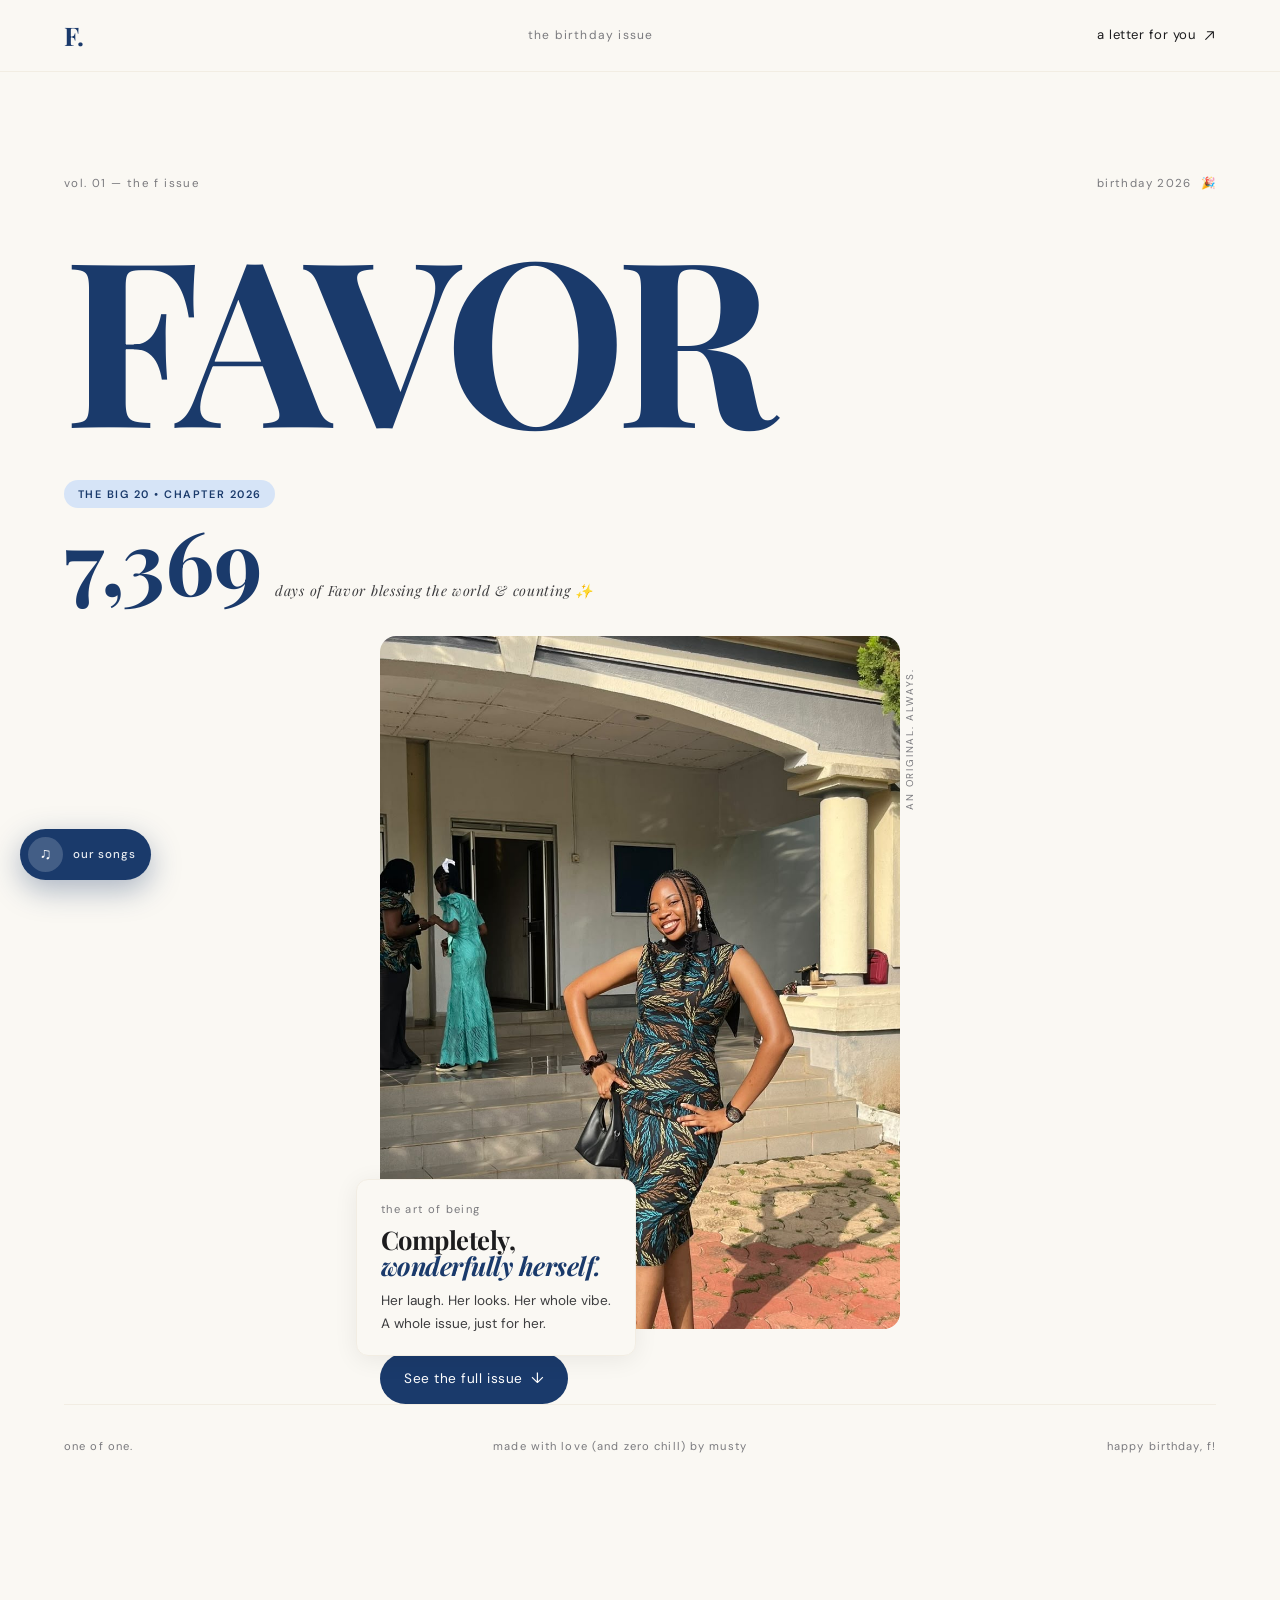
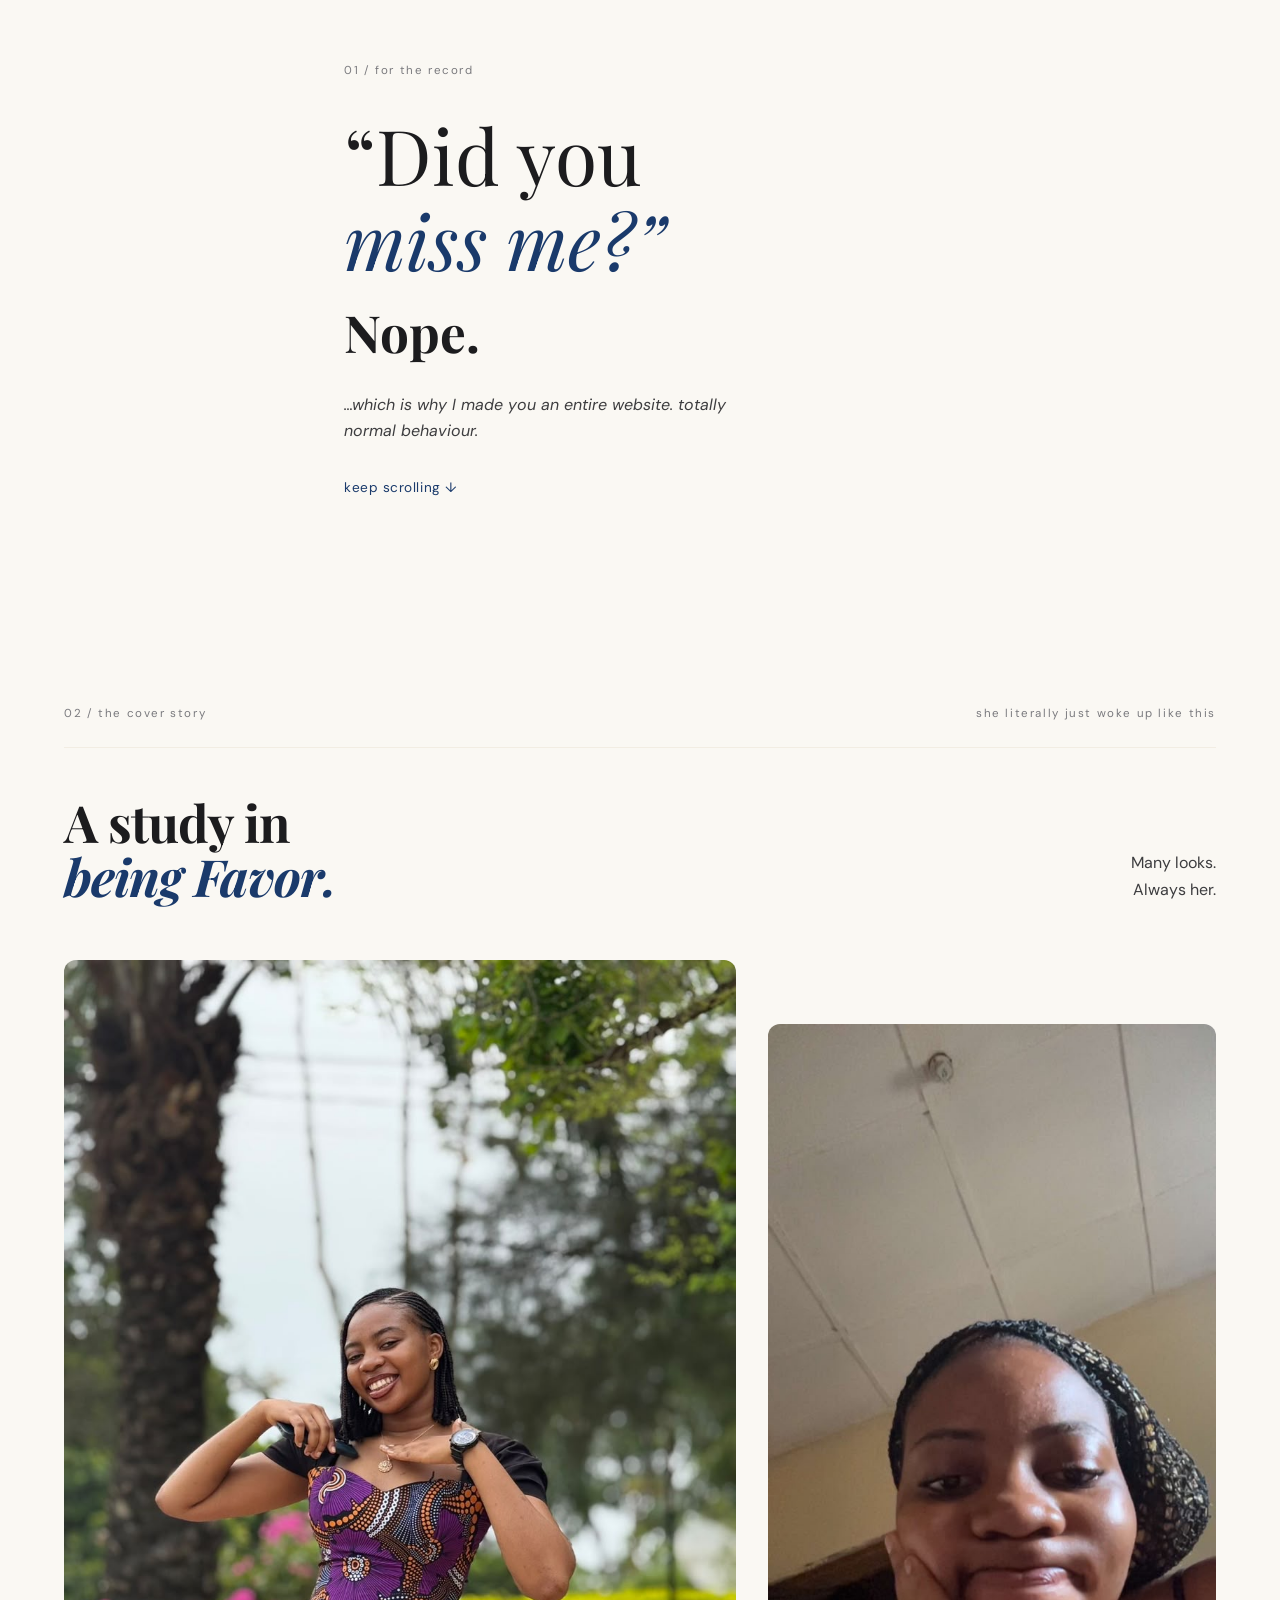
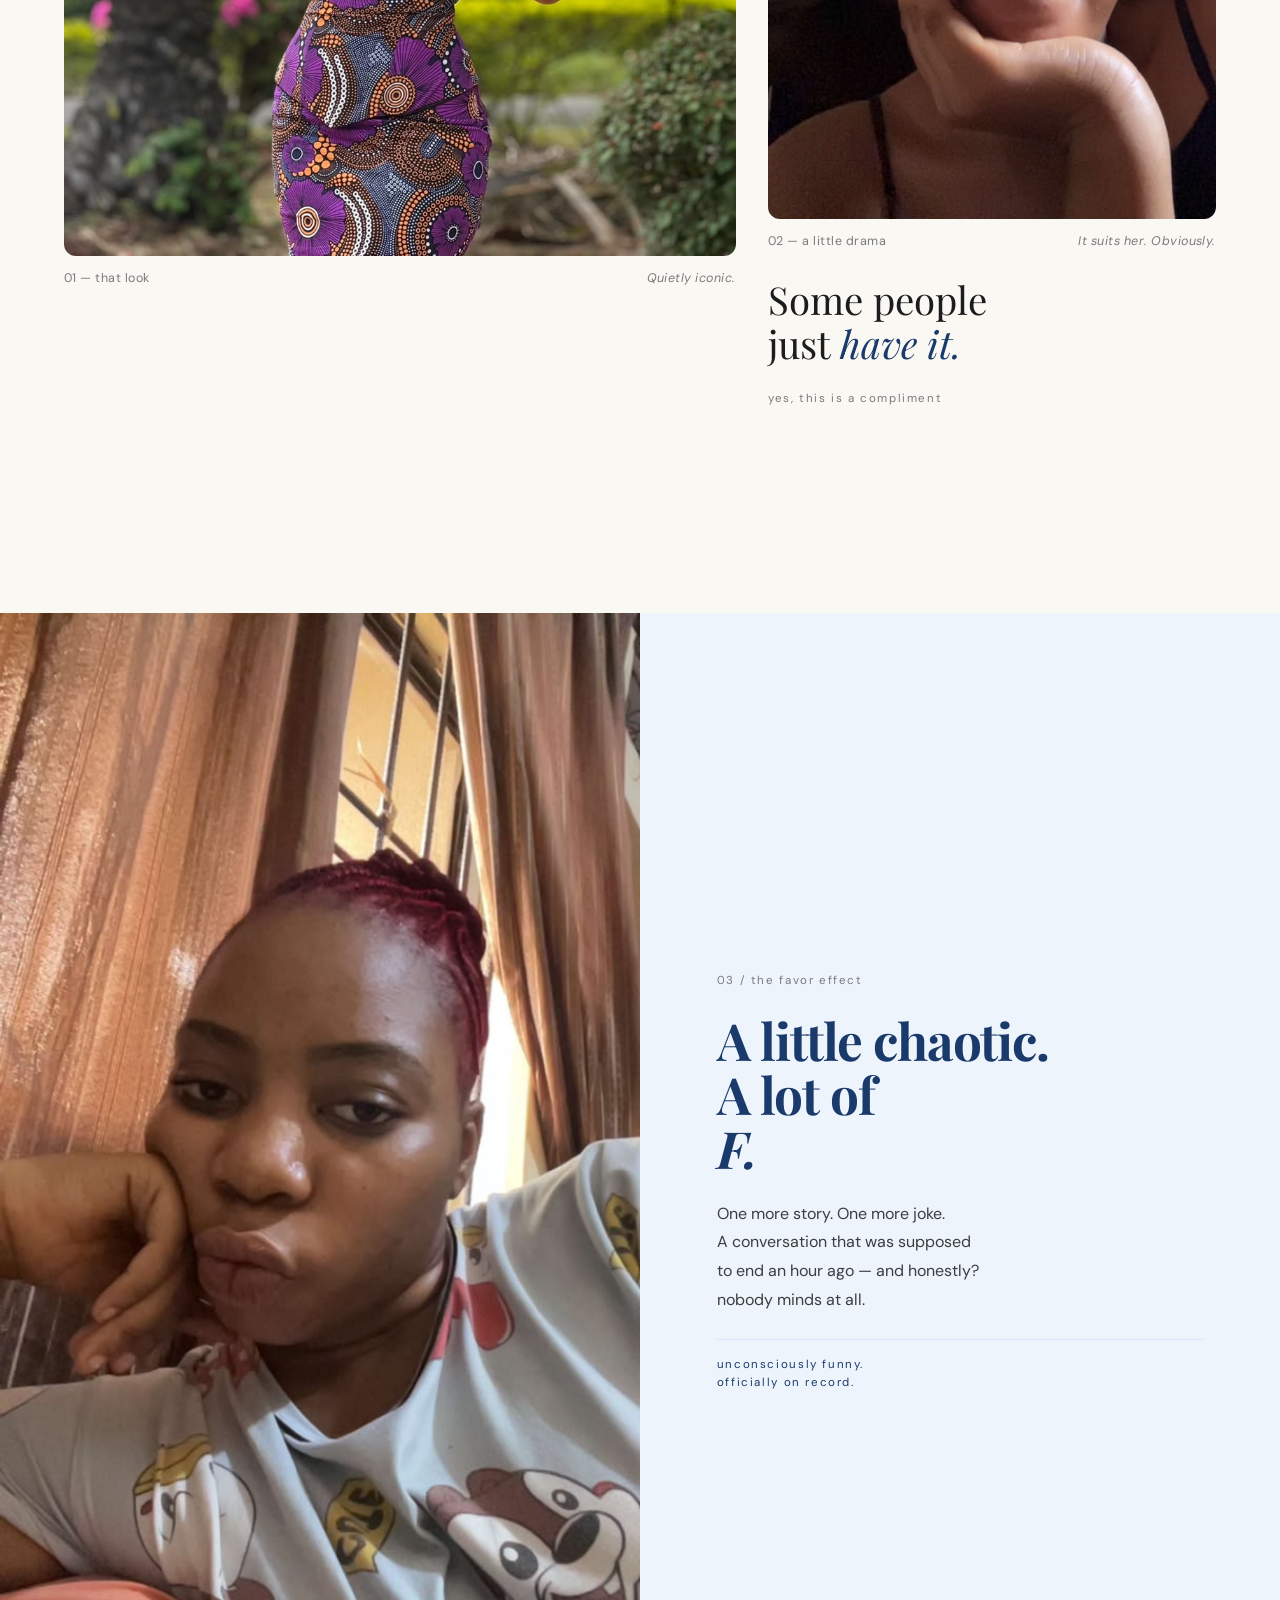
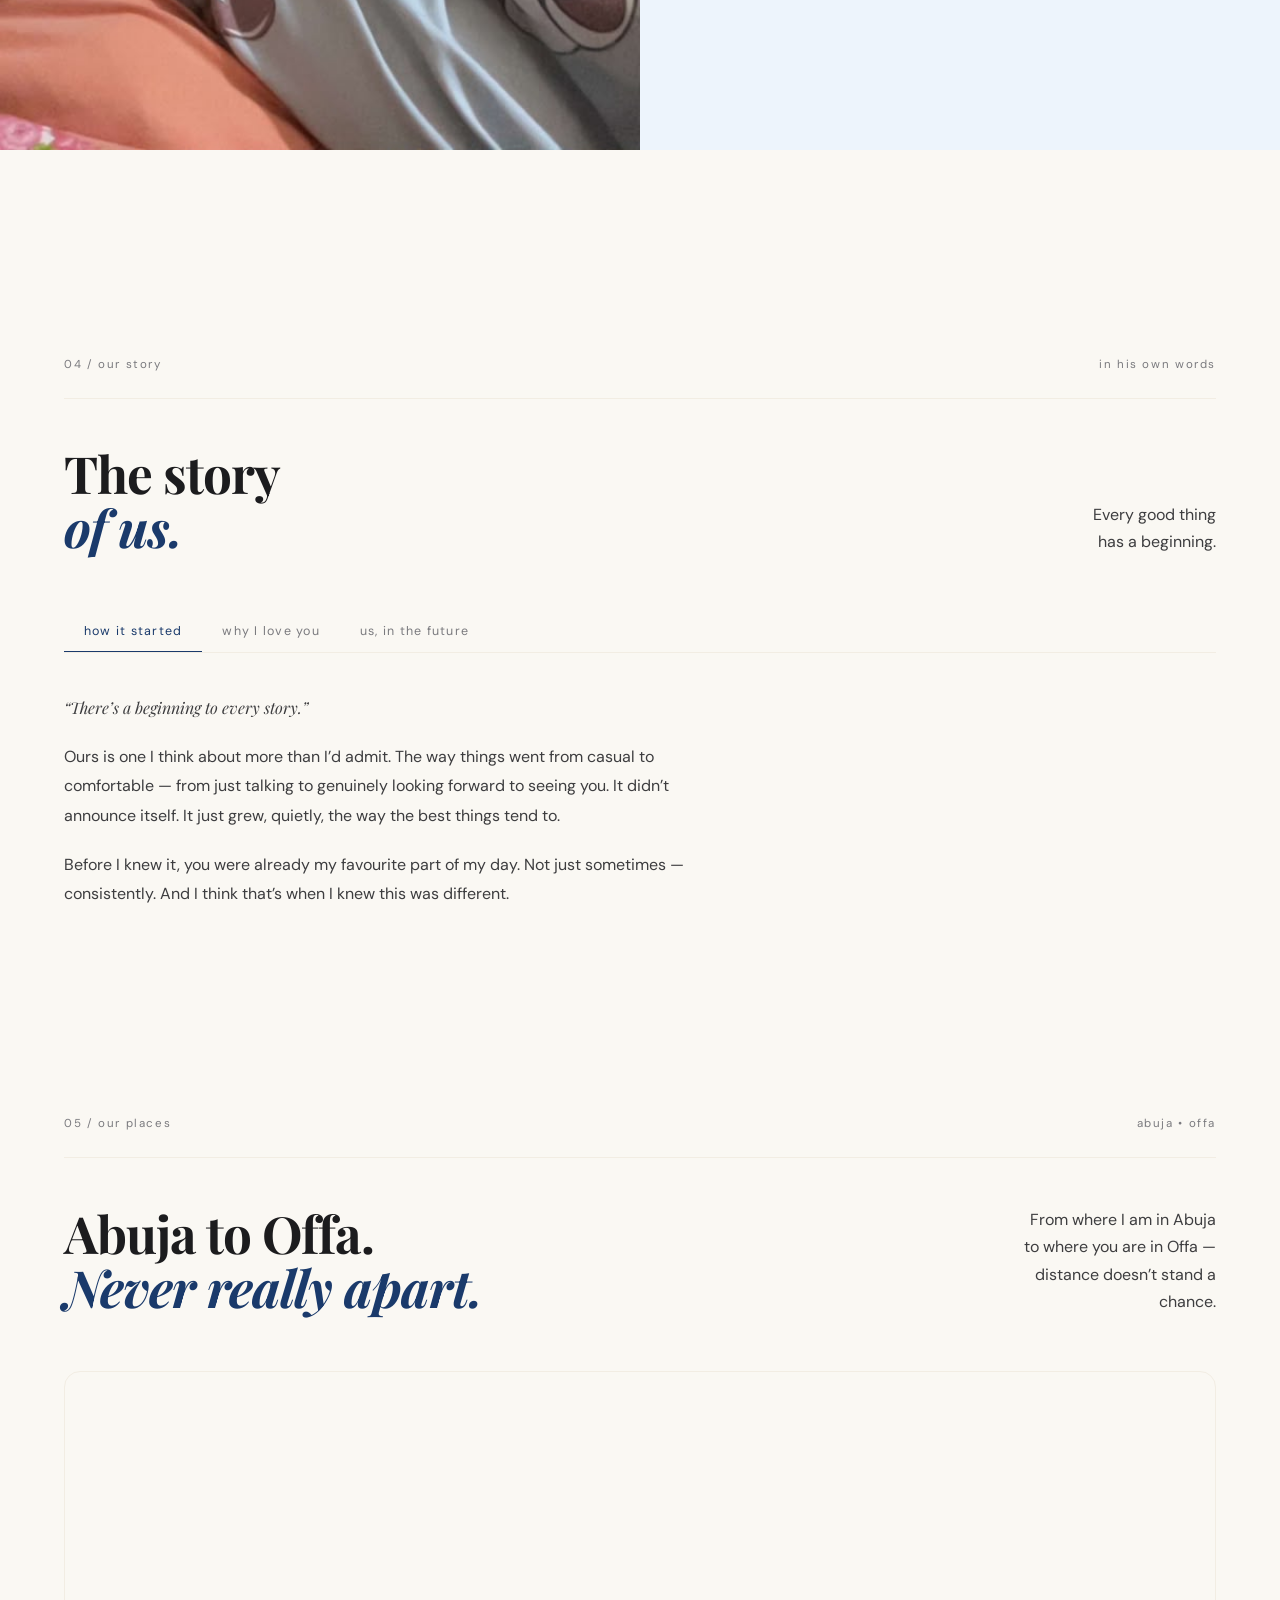
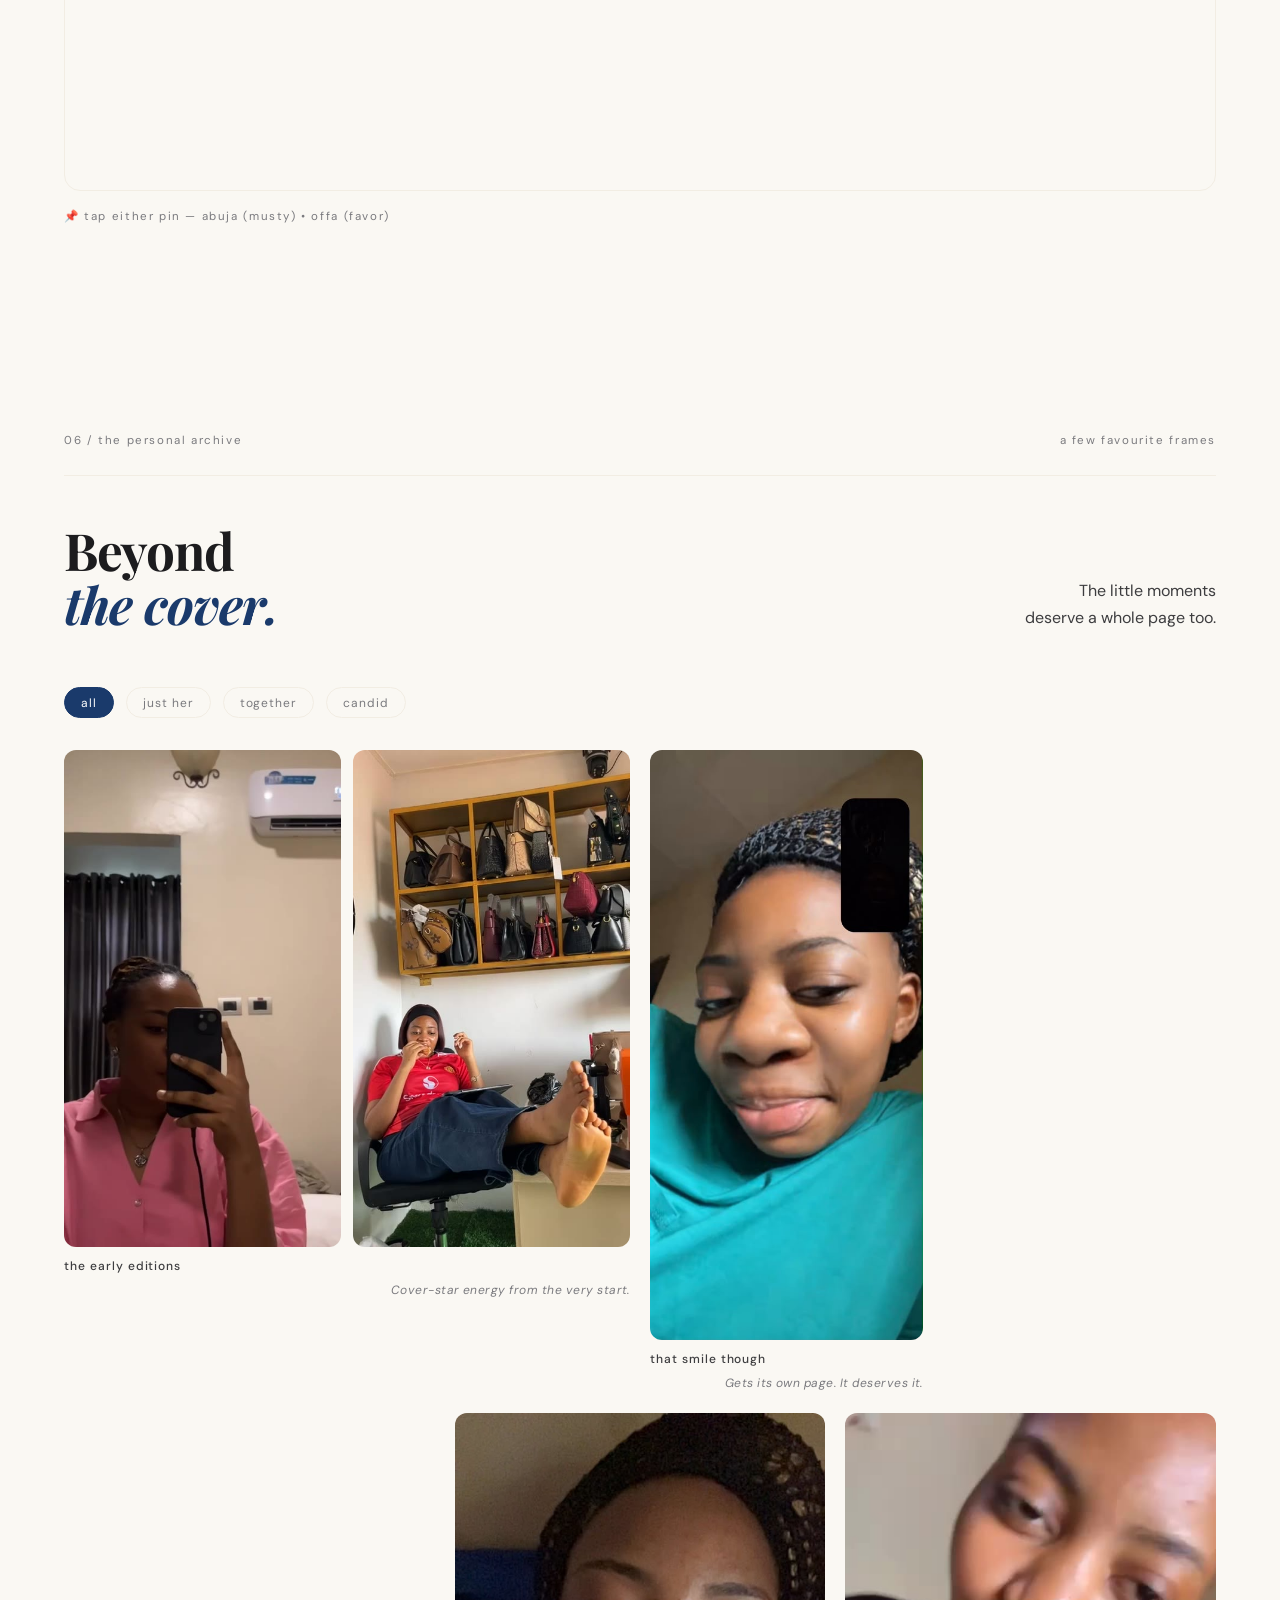
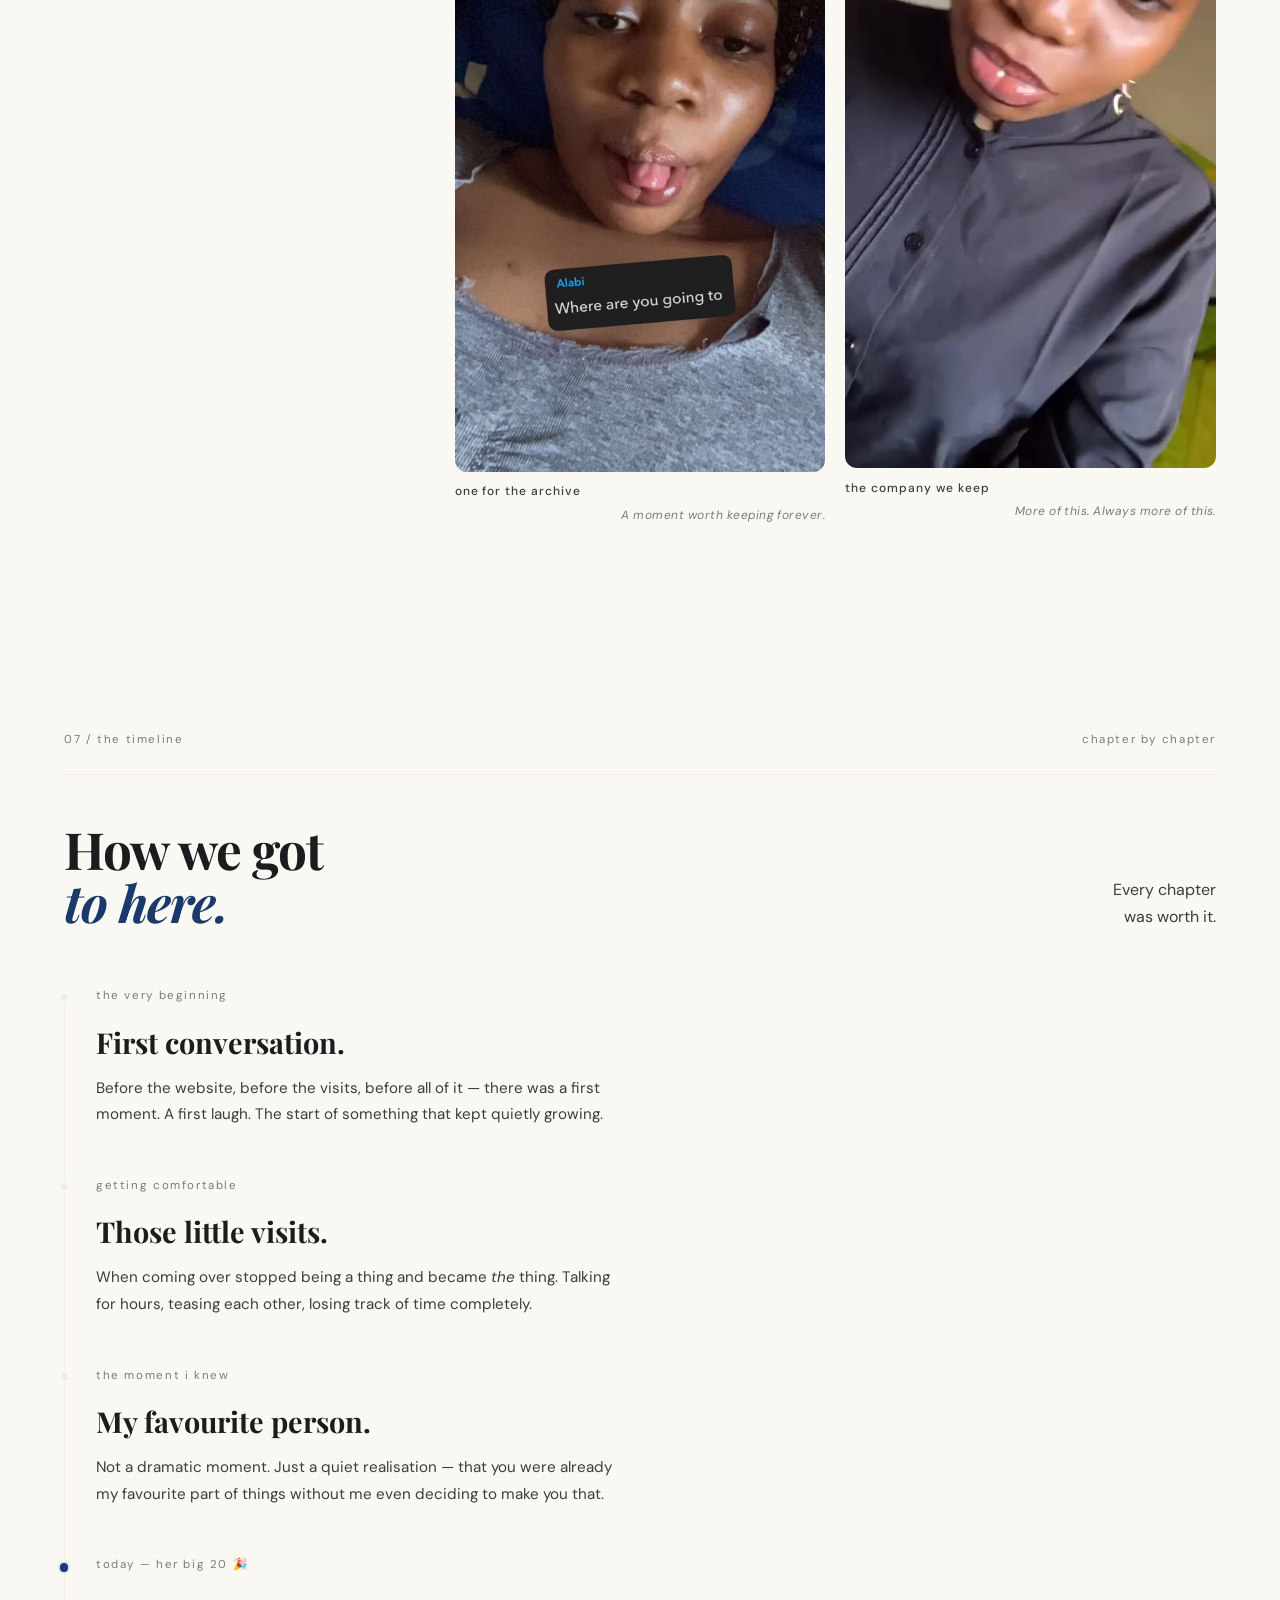
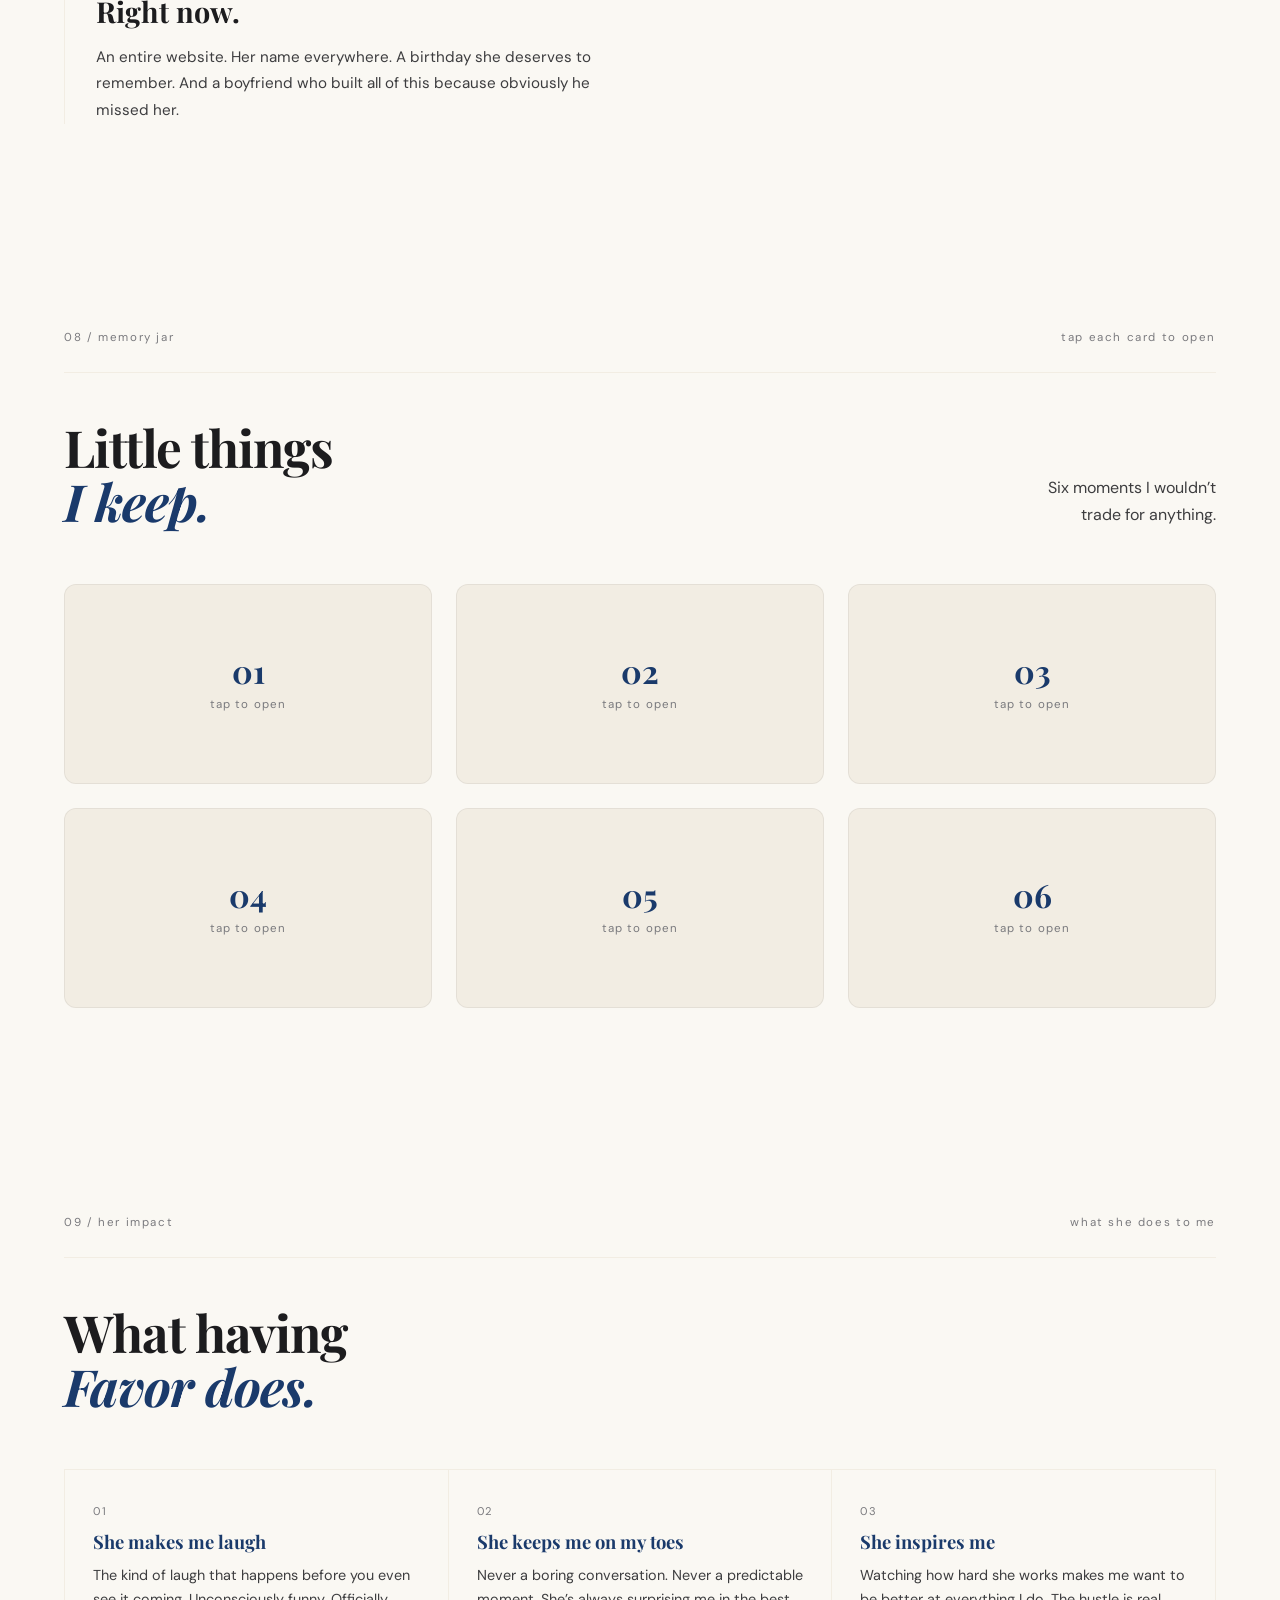
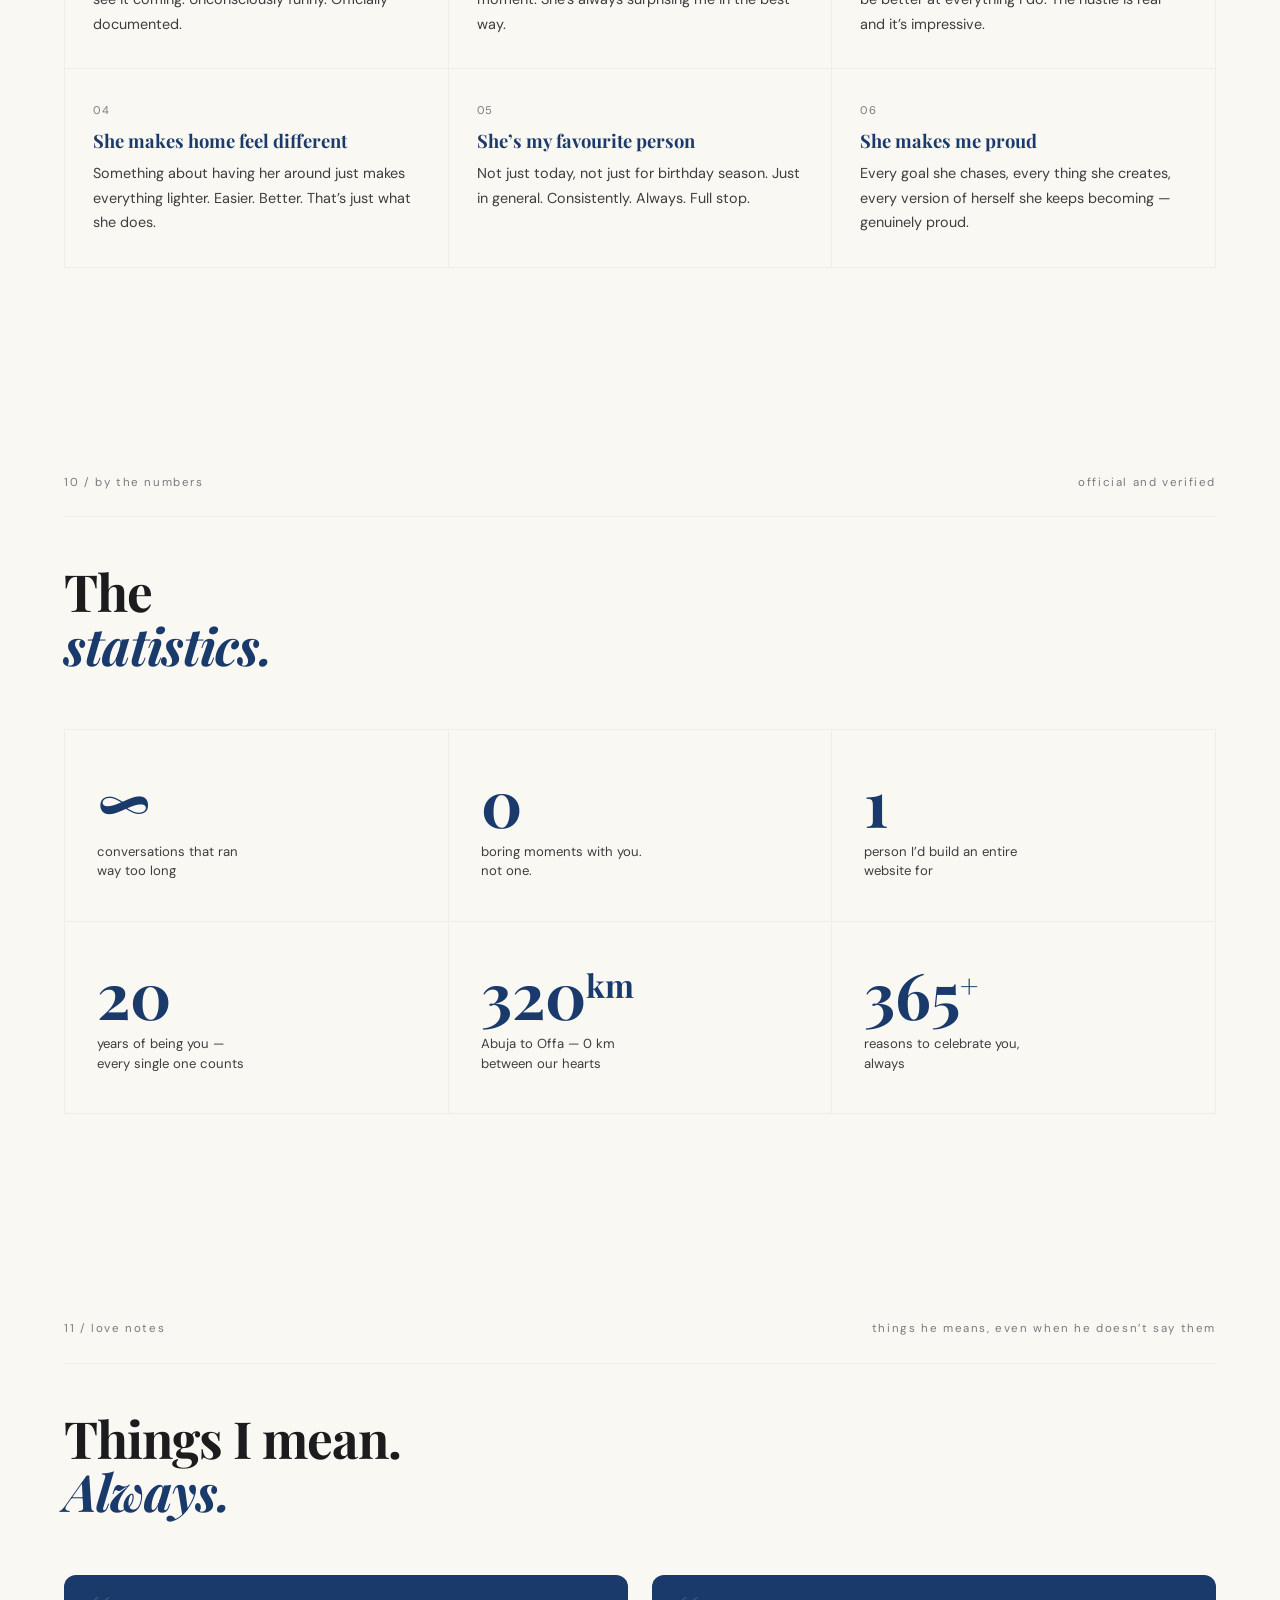
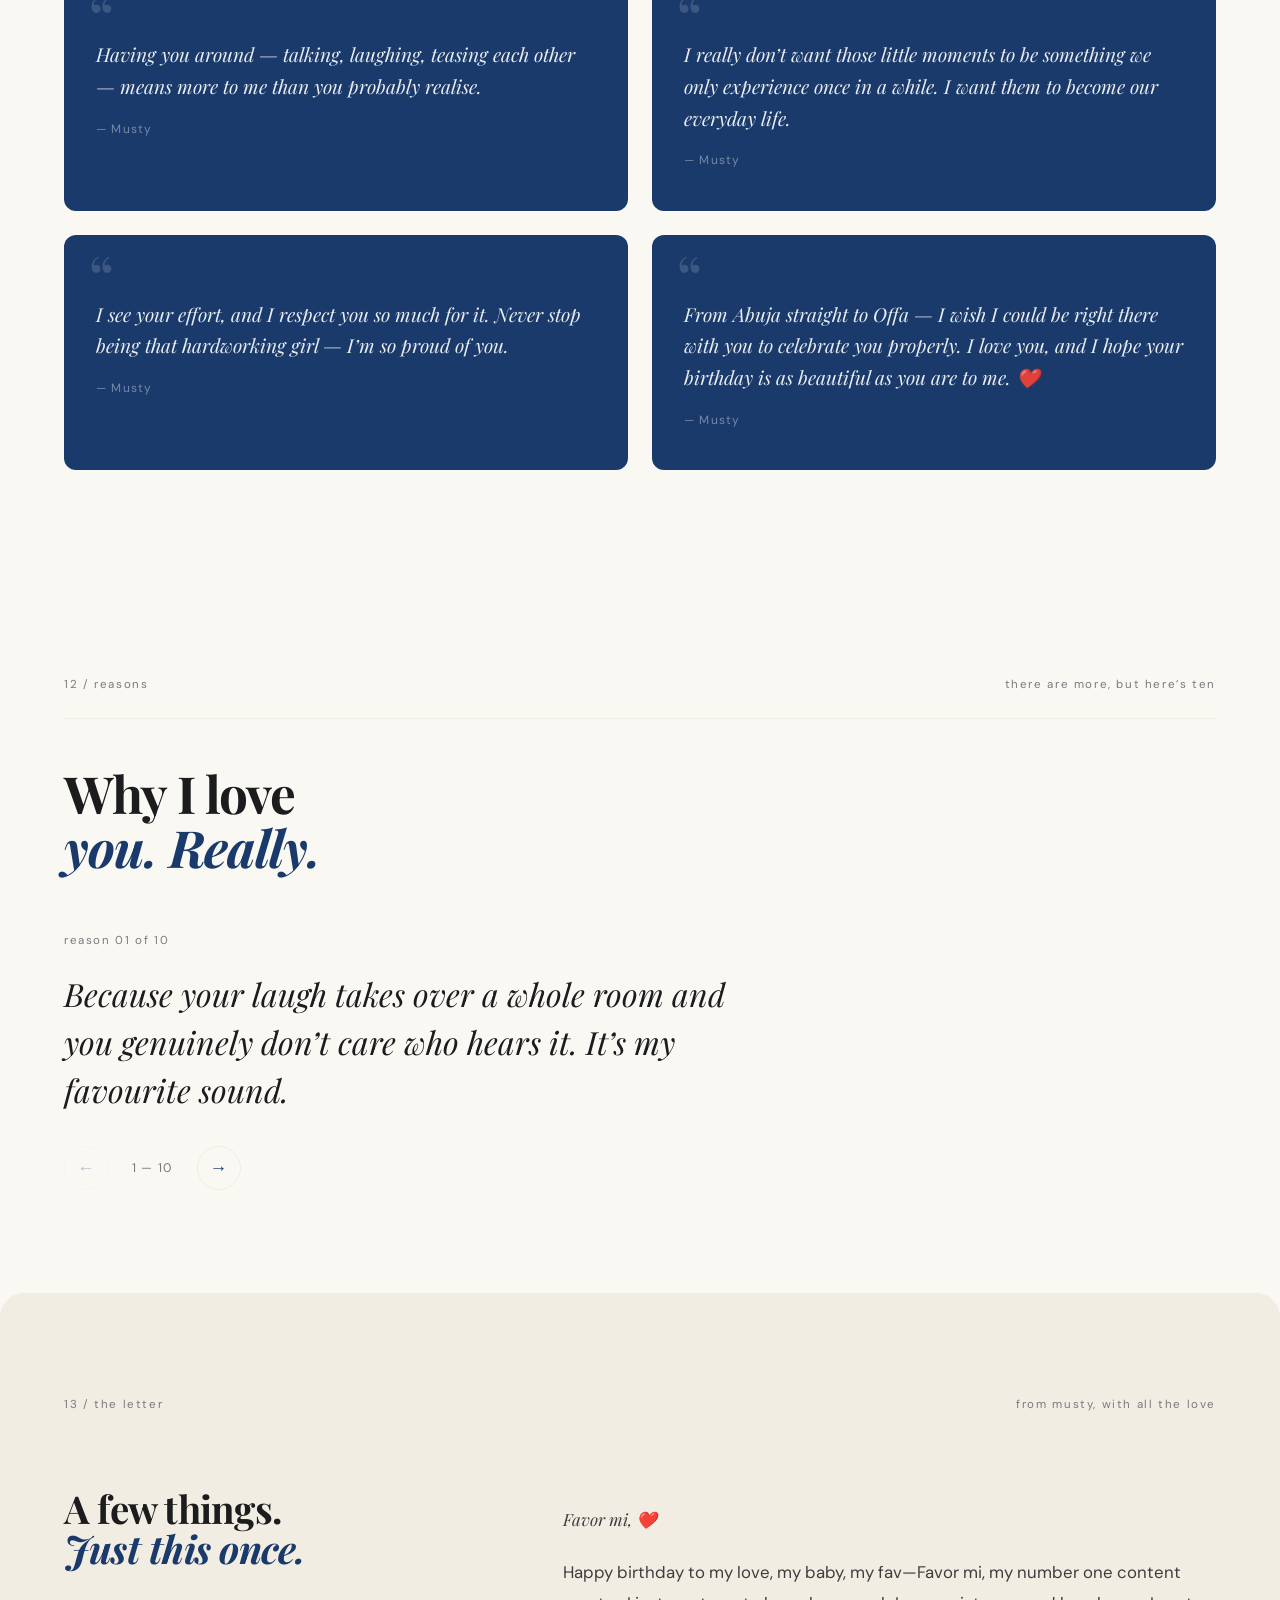
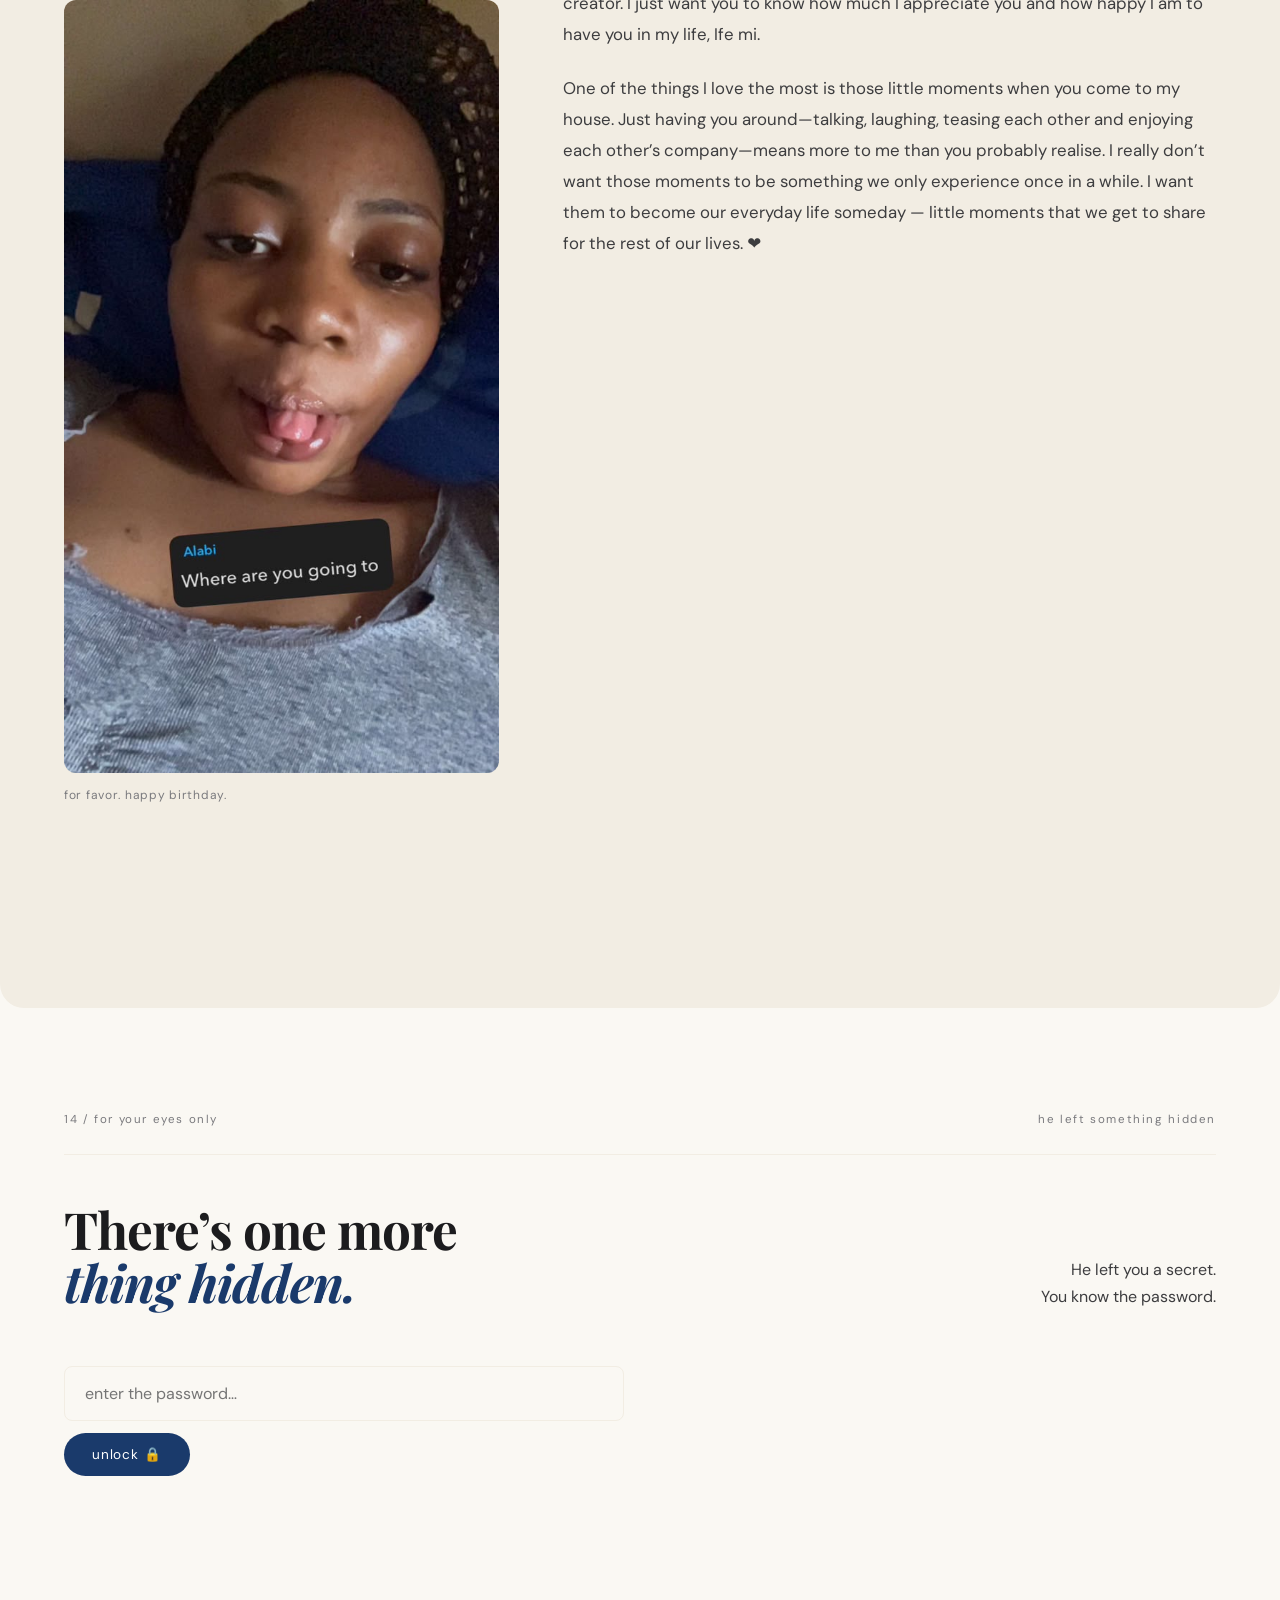
==== commit 81fc2086: "feat: customize for Abuja (Musty) and Offa (Favor) with interactive map bridge, stats, and distance " ====
--- a/main.html
+++ b/main.html
@@ -176,14 +176,14 @@
     <section class="places section-pad" id="places" aria-labelledby="places-title">
       <div class="section-rule">
         <span class="eyebrow">05 / our places</span>
-        <span class="eyebrow">the spots that mean something</span>
-      </div>
-      <div class="section-heading">
-        <h2 id="places-title">Everywhere<br><em>we&rsquo;ve been.</em></h2>
-        <p>Every place holds<br>a little piece of this.</p>
-      </div>
-      <div id="placesMap" class="places-map" aria-label="Map of our special places"></div>
-      <p class="places-note eyebrow">&#128204; tap any pin to read the memory &mdash; Lagos, Nigeria</p>
+        <span class="eyebrow">Abuja &bull; Offa</span>
+      </div>
+      <div class="section-heading">
+        <h2 id="places-title">Abuja to Offa.<br><em>Never really apart.</em></h2>
+        <p>From where I am in Abuja<br>to where you are in Offa &mdash;<br>distance doesn&rsquo;t stand a chance.</p>
+      </div>
+      <div id="placesMap" class="places-map" aria-label="Map connecting Abuja and Offa"></div>
+      <p class="places-note eyebrow">&#128204; tap either pin &mdash; Abuja (Musty) &bull; Offa (Favor)</p>
     </section>
 
     <!-- MEMORIES -->
@@ -392,8 +392,8 @@
           <span class="stat-label">years of being you &mdash; every single one counts</span>
         </div>
         <div class="stat-item reveal">
-          <span class="stat-num">100<small>%</small></span>
-          <span class="stat-label">chance I&rsquo;m missing you right now</span>
+          <span class="stat-num">320<small>km</small></span>
+          <span class="stat-label">Abuja to Offa &mdash; 0 km between our hearts</span>
         </div>
         <div class="stat-item reveal">
           <span class="stat-num">365<small>+</small></span>
@@ -429,7 +429,7 @@
         </div>
         <div class="note-card">
           <span class="note-mark">&ldquo;</span>
-          <p>I hope your birthday is as beautiful and special as you are to me. I love you, my baby. &#10084;&#65039;</p>
+          <p>From Abuja straight to Offa &mdash; I wish I could be right there with you to celebrate you properly. I love you, and I hope your birthday is as beautiful as you are to me. &#10084;&#65039;</p>
           <span class="note-author">&mdash; Musty</span>
         </div>
       </div>
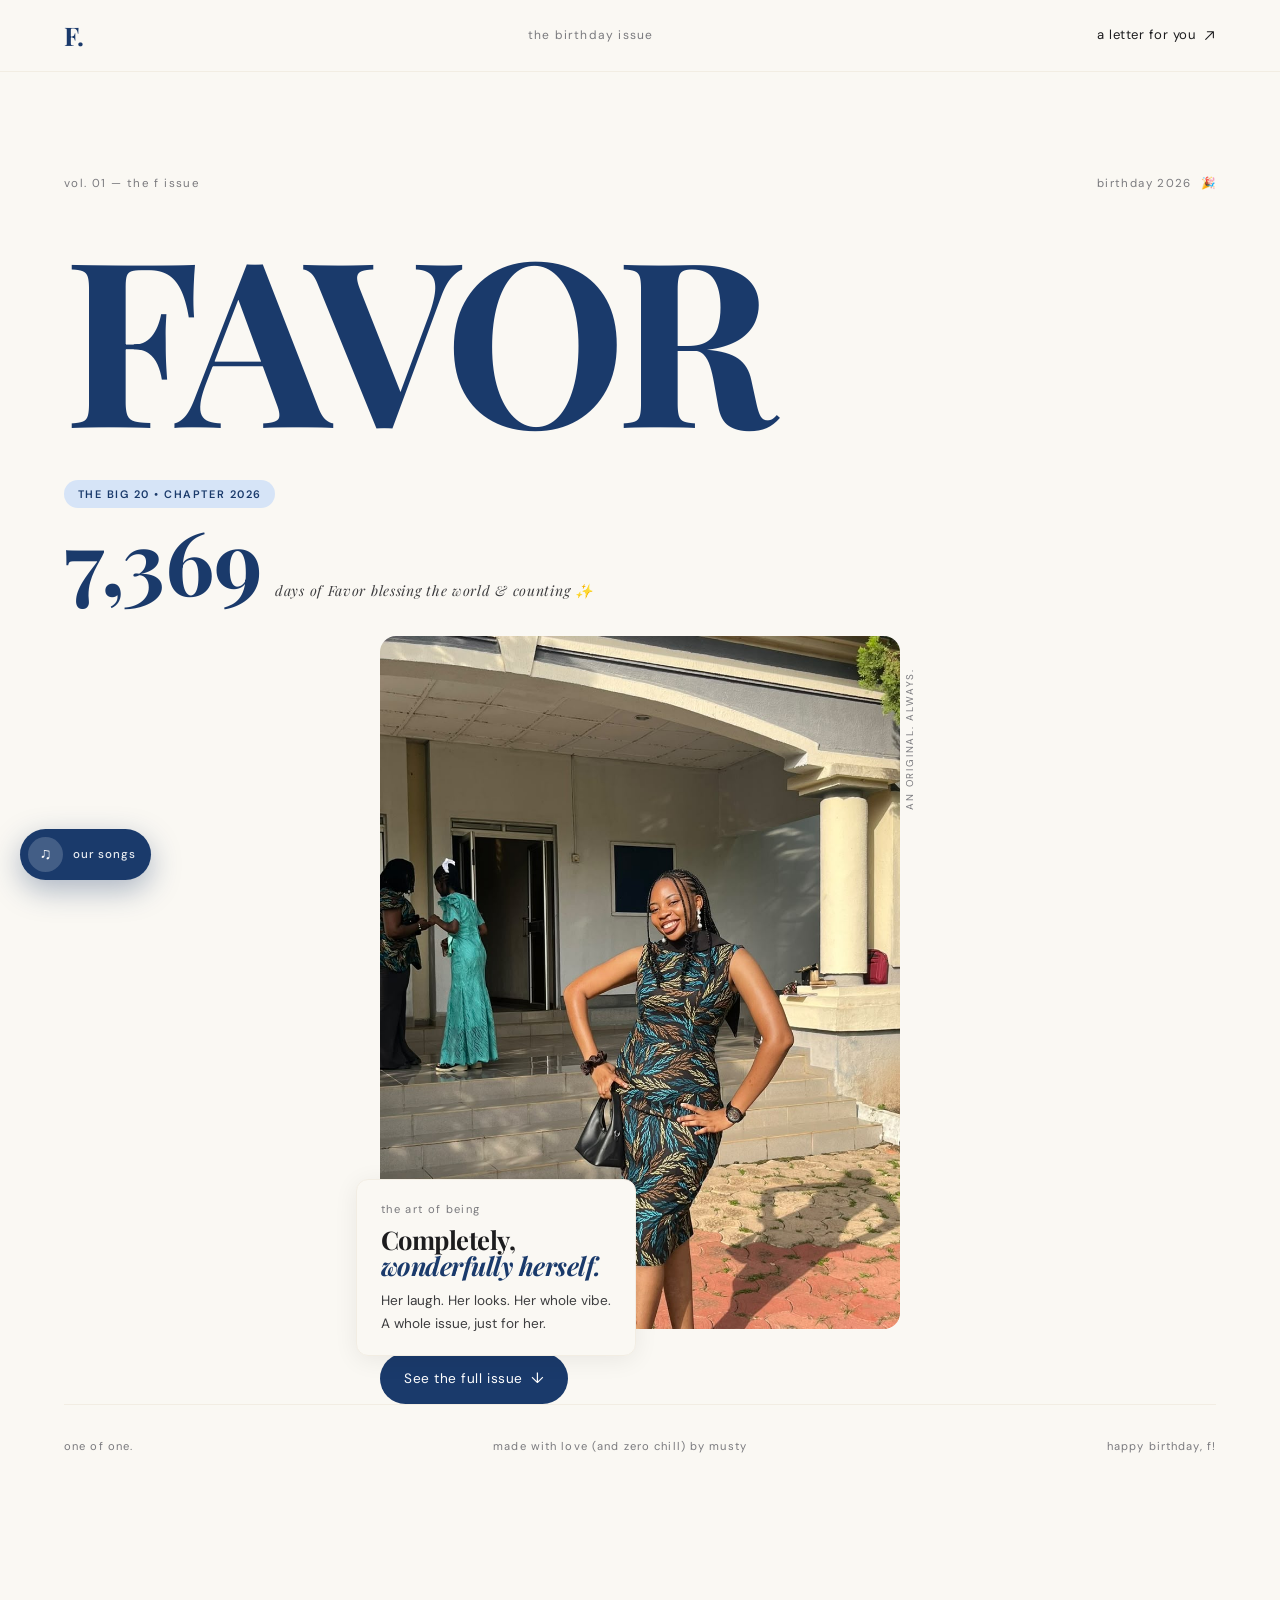
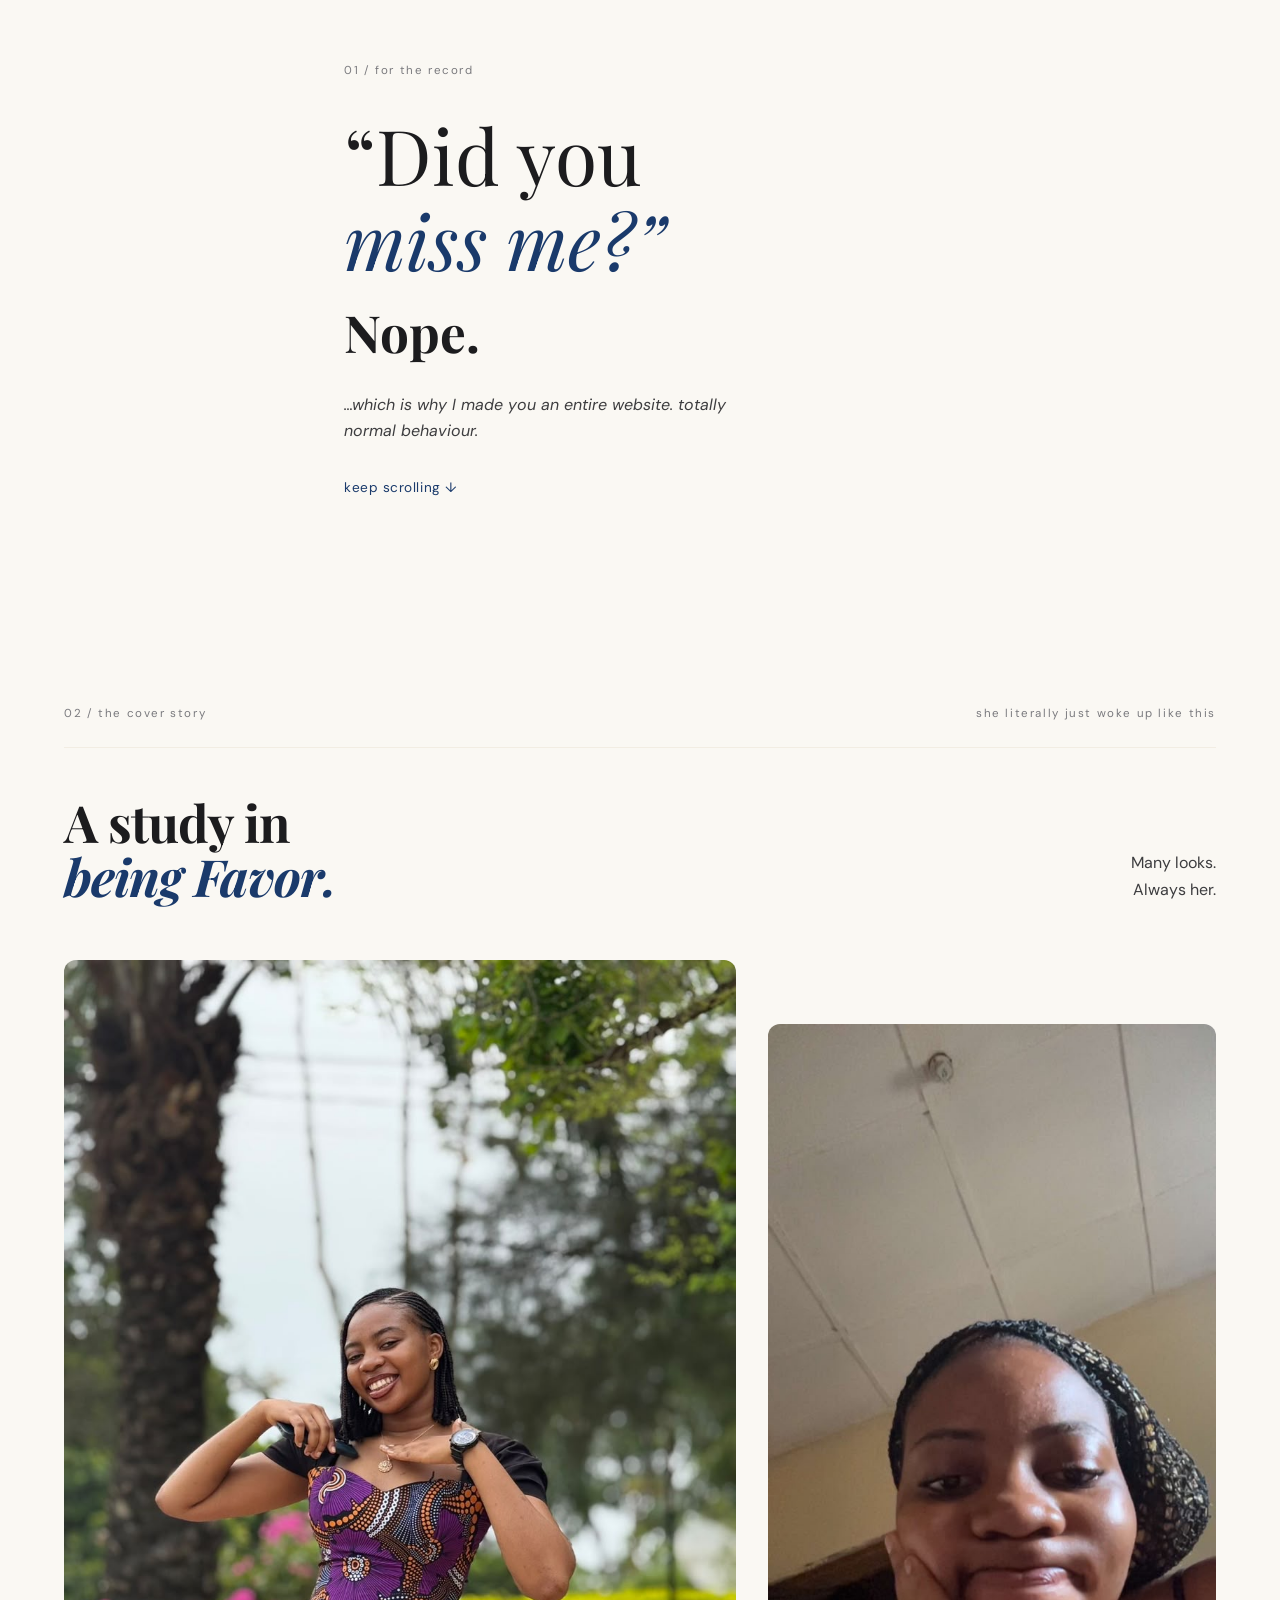
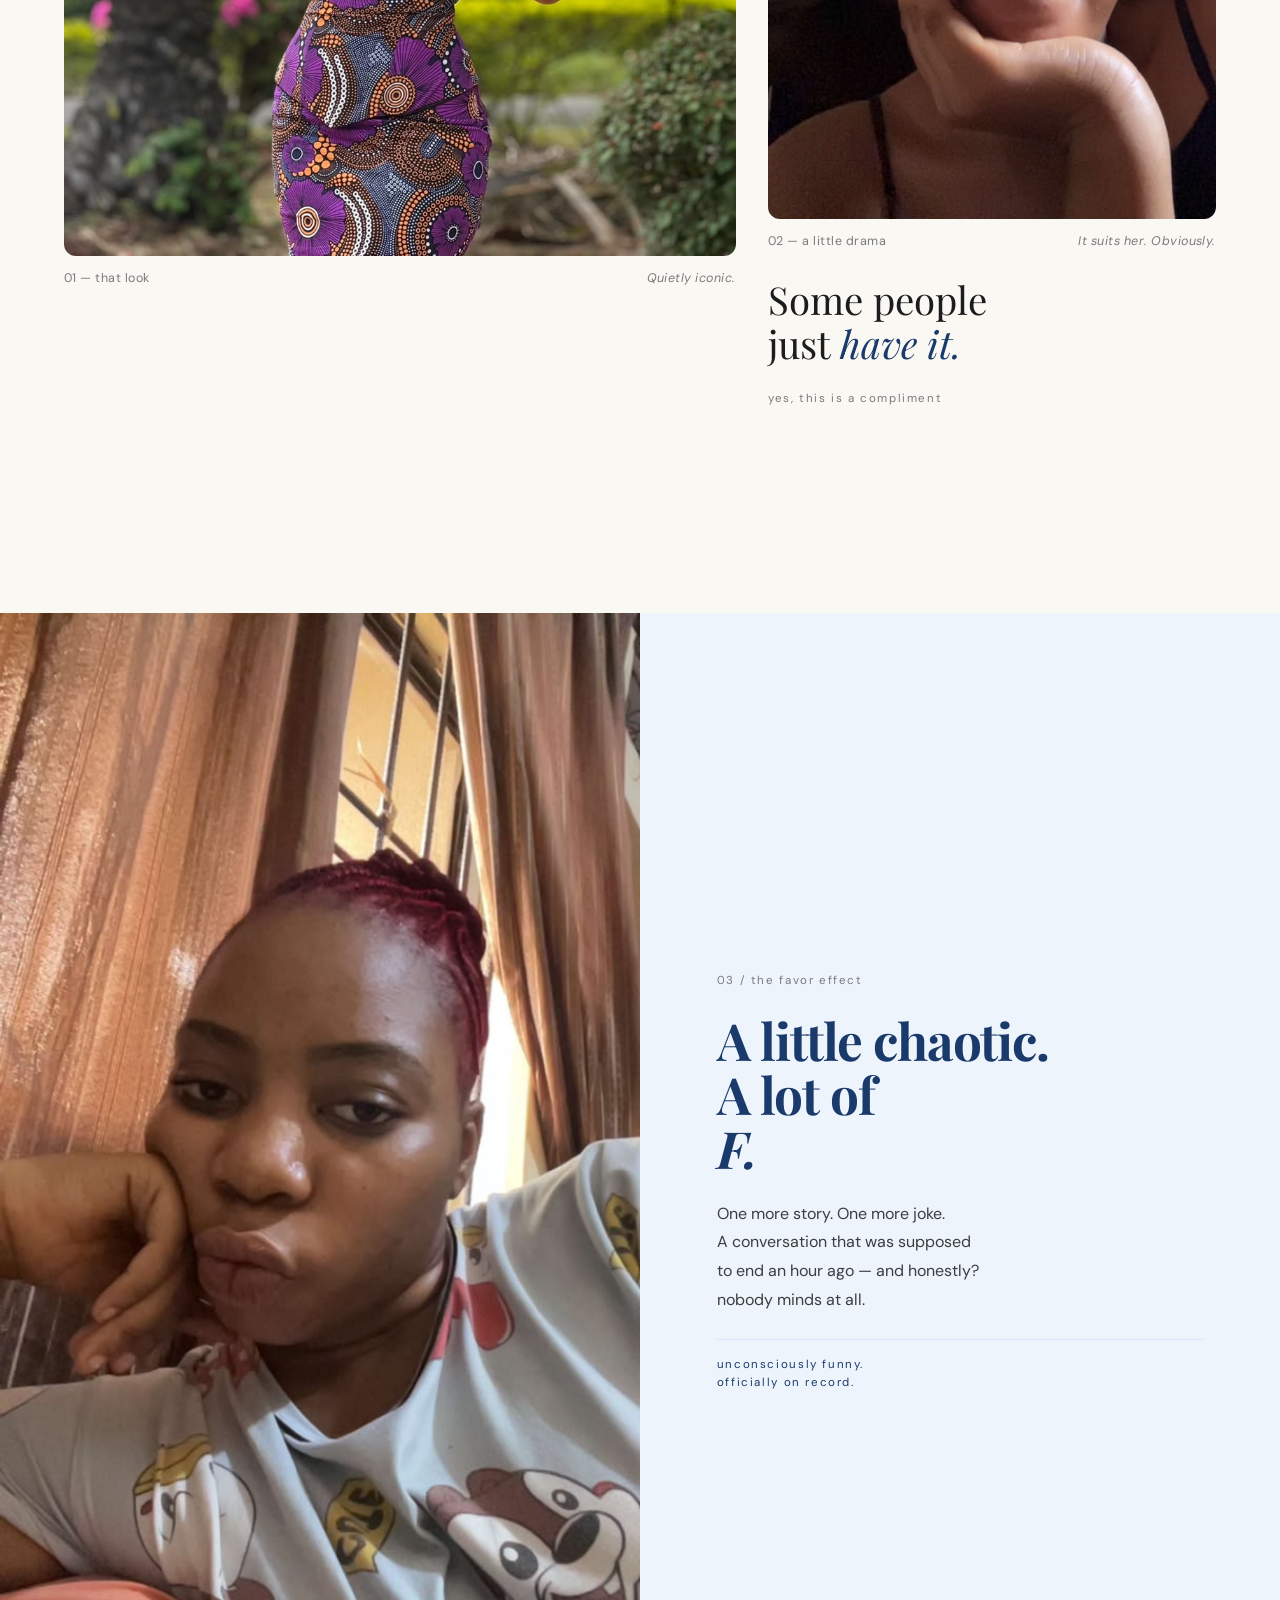
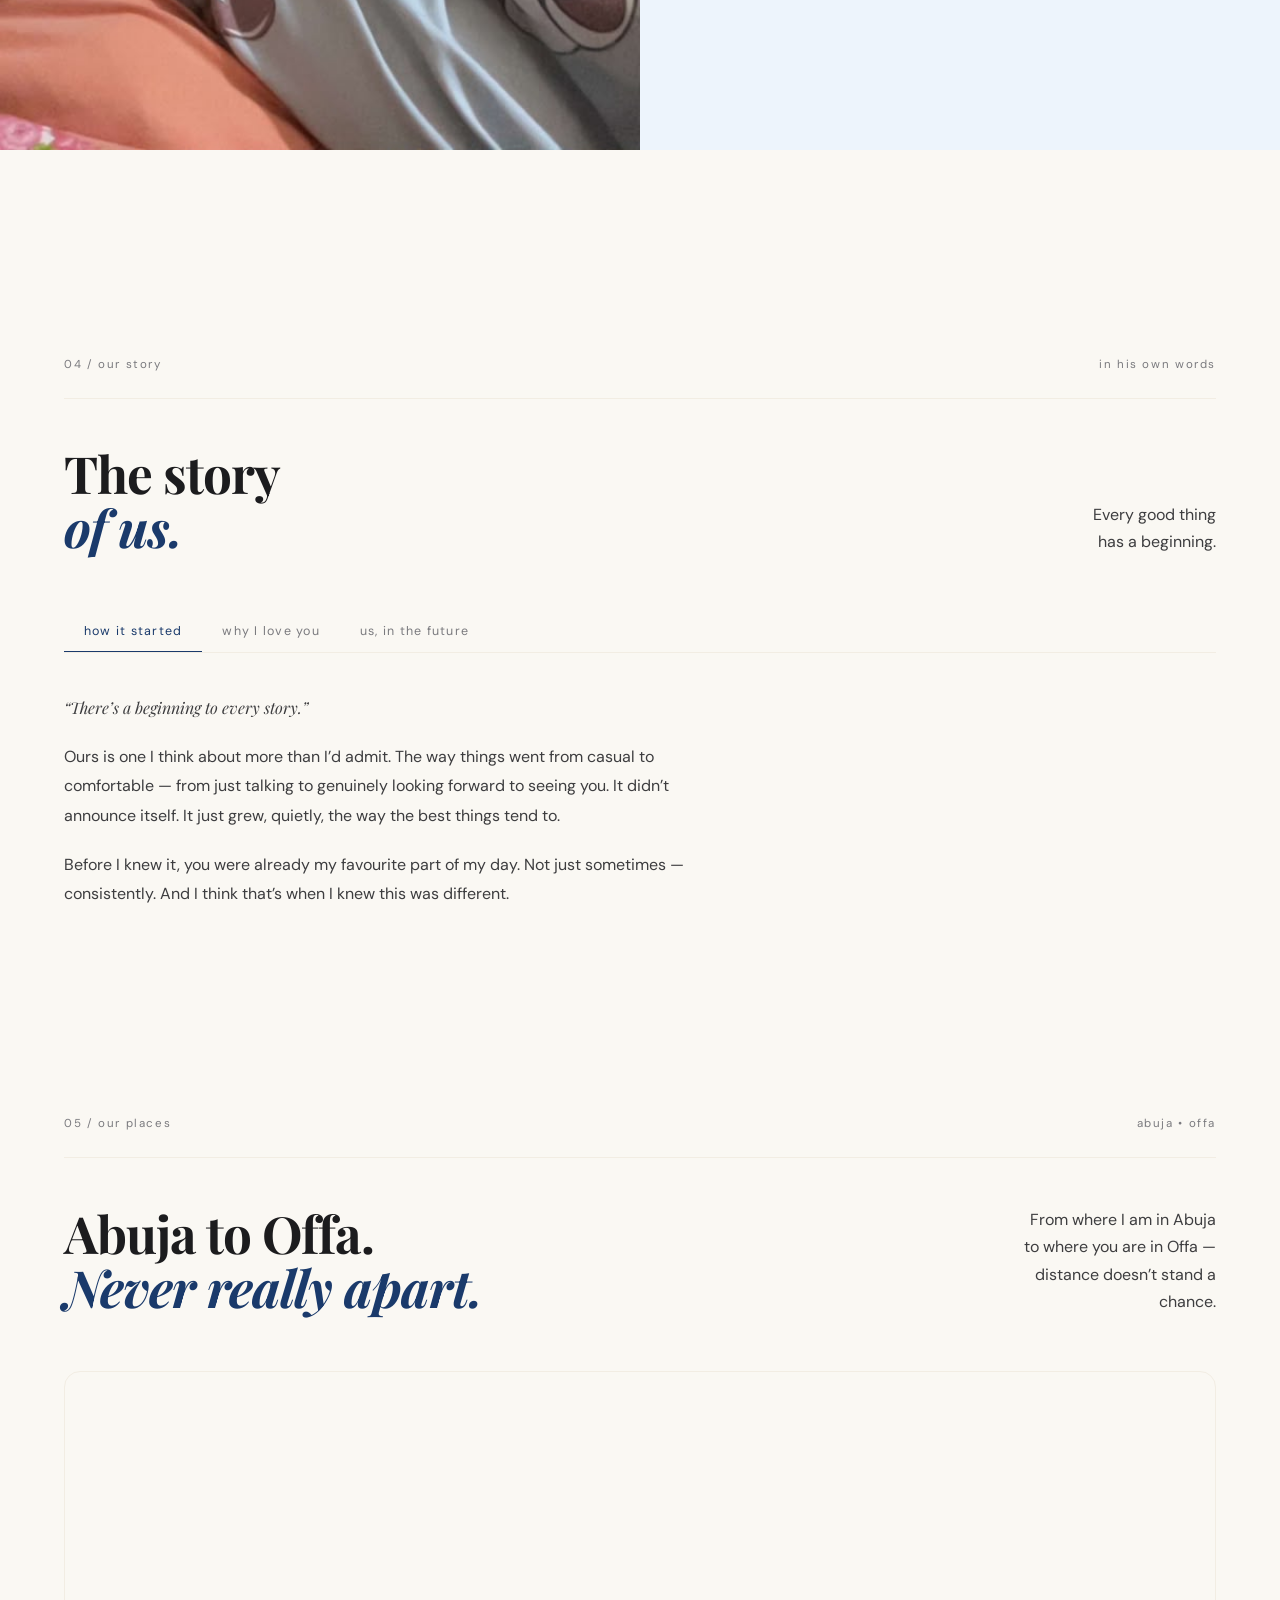
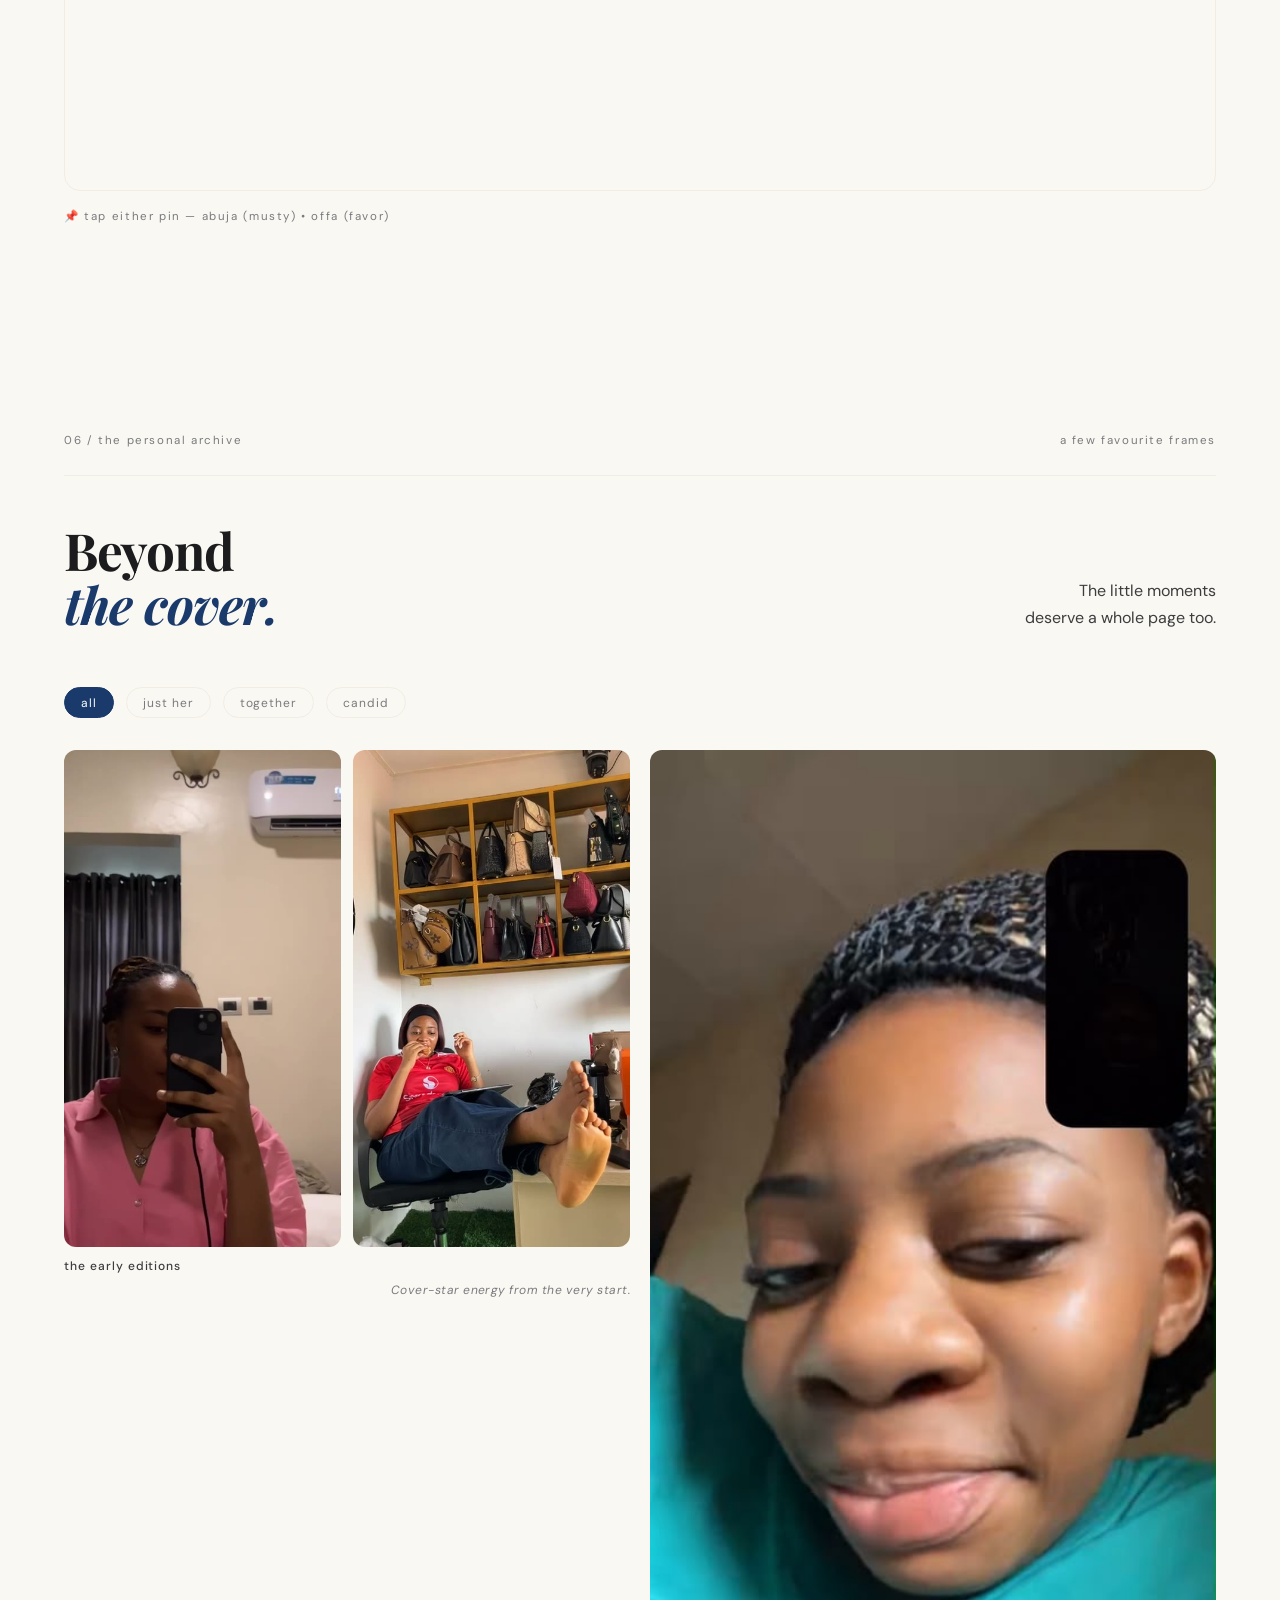
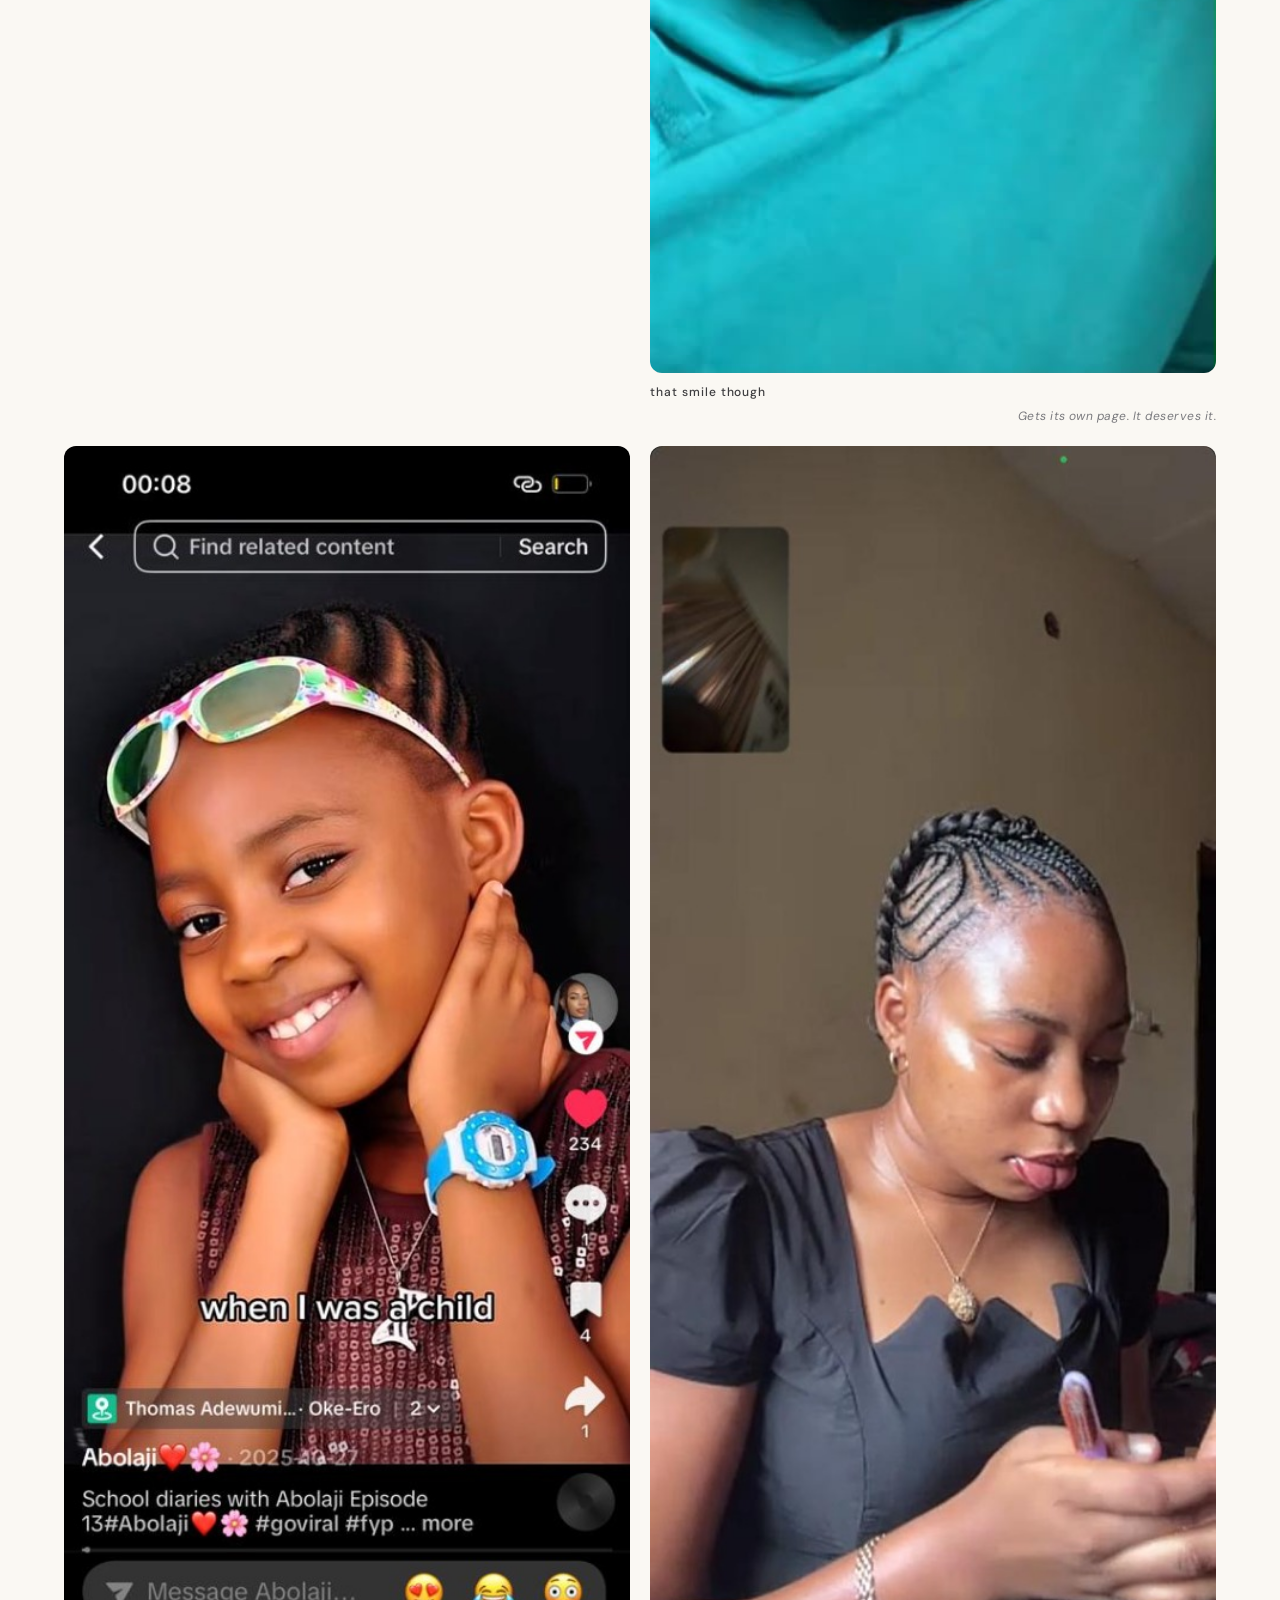
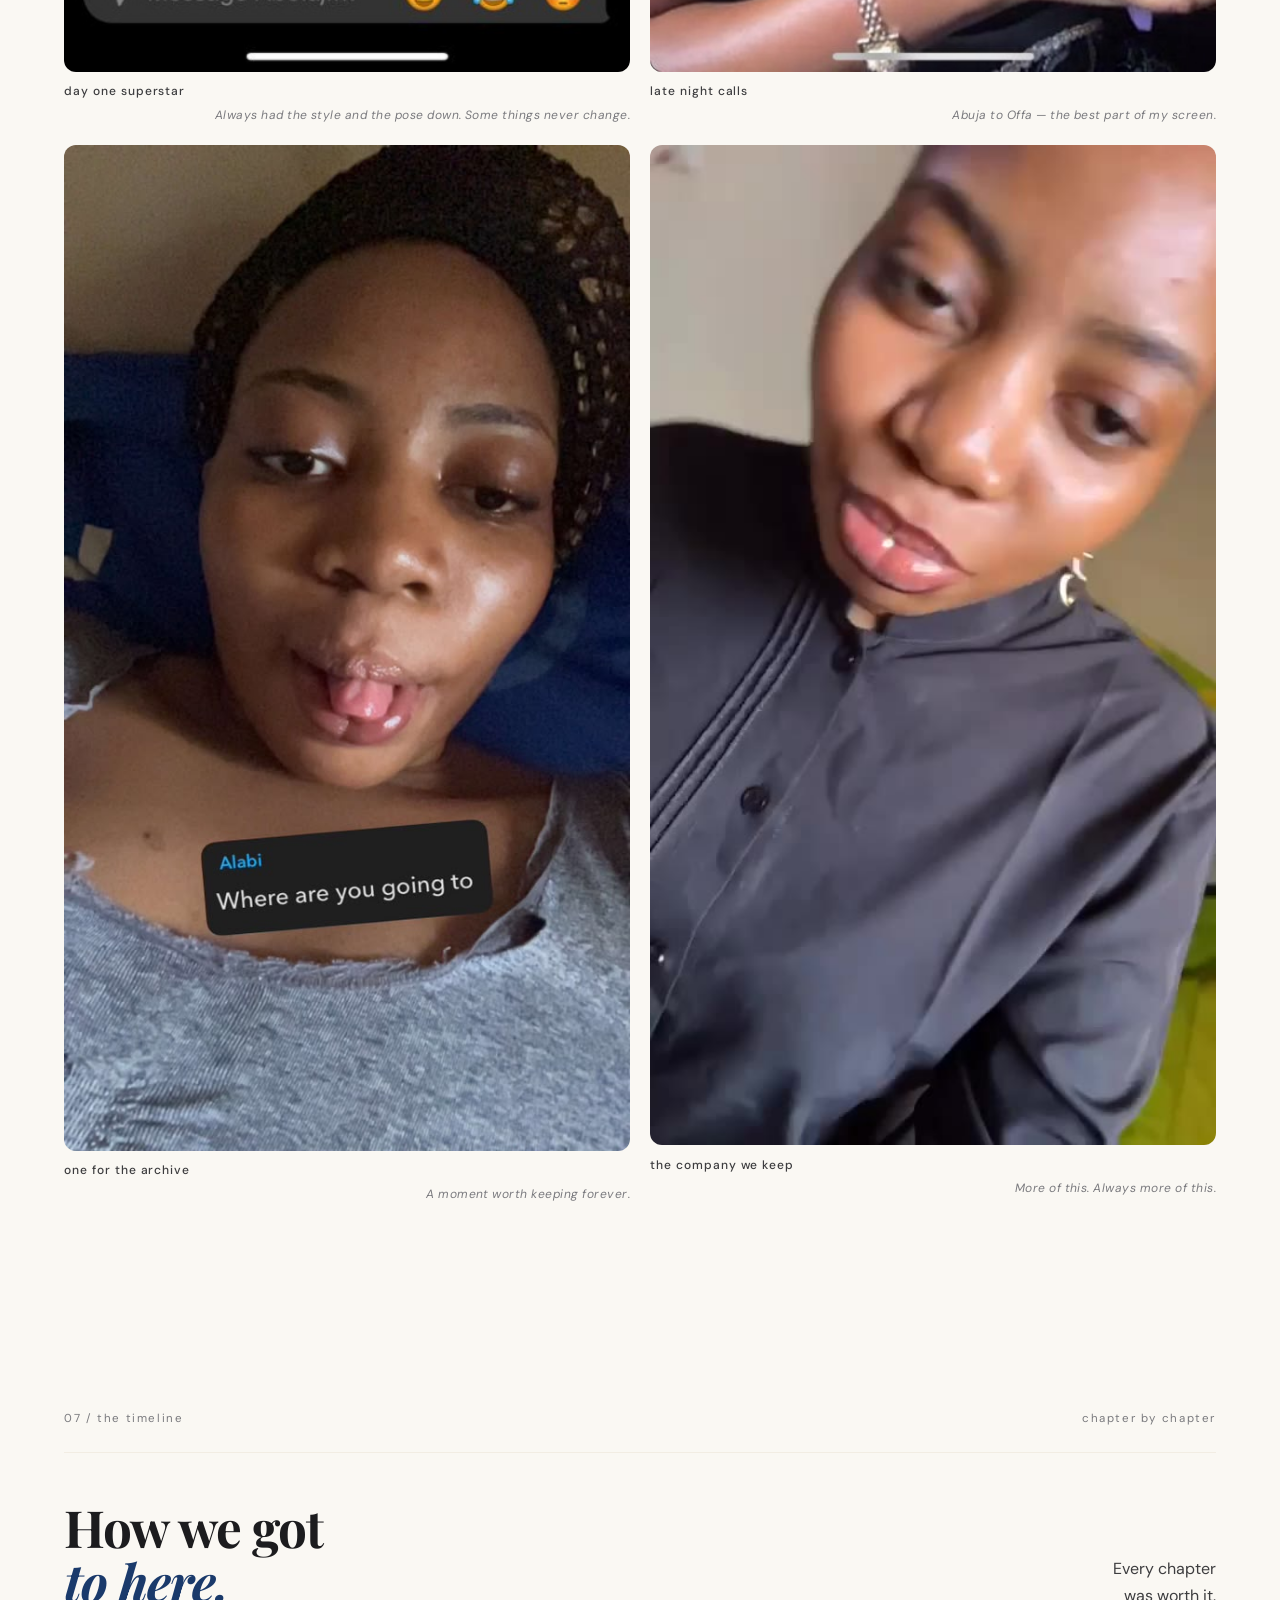
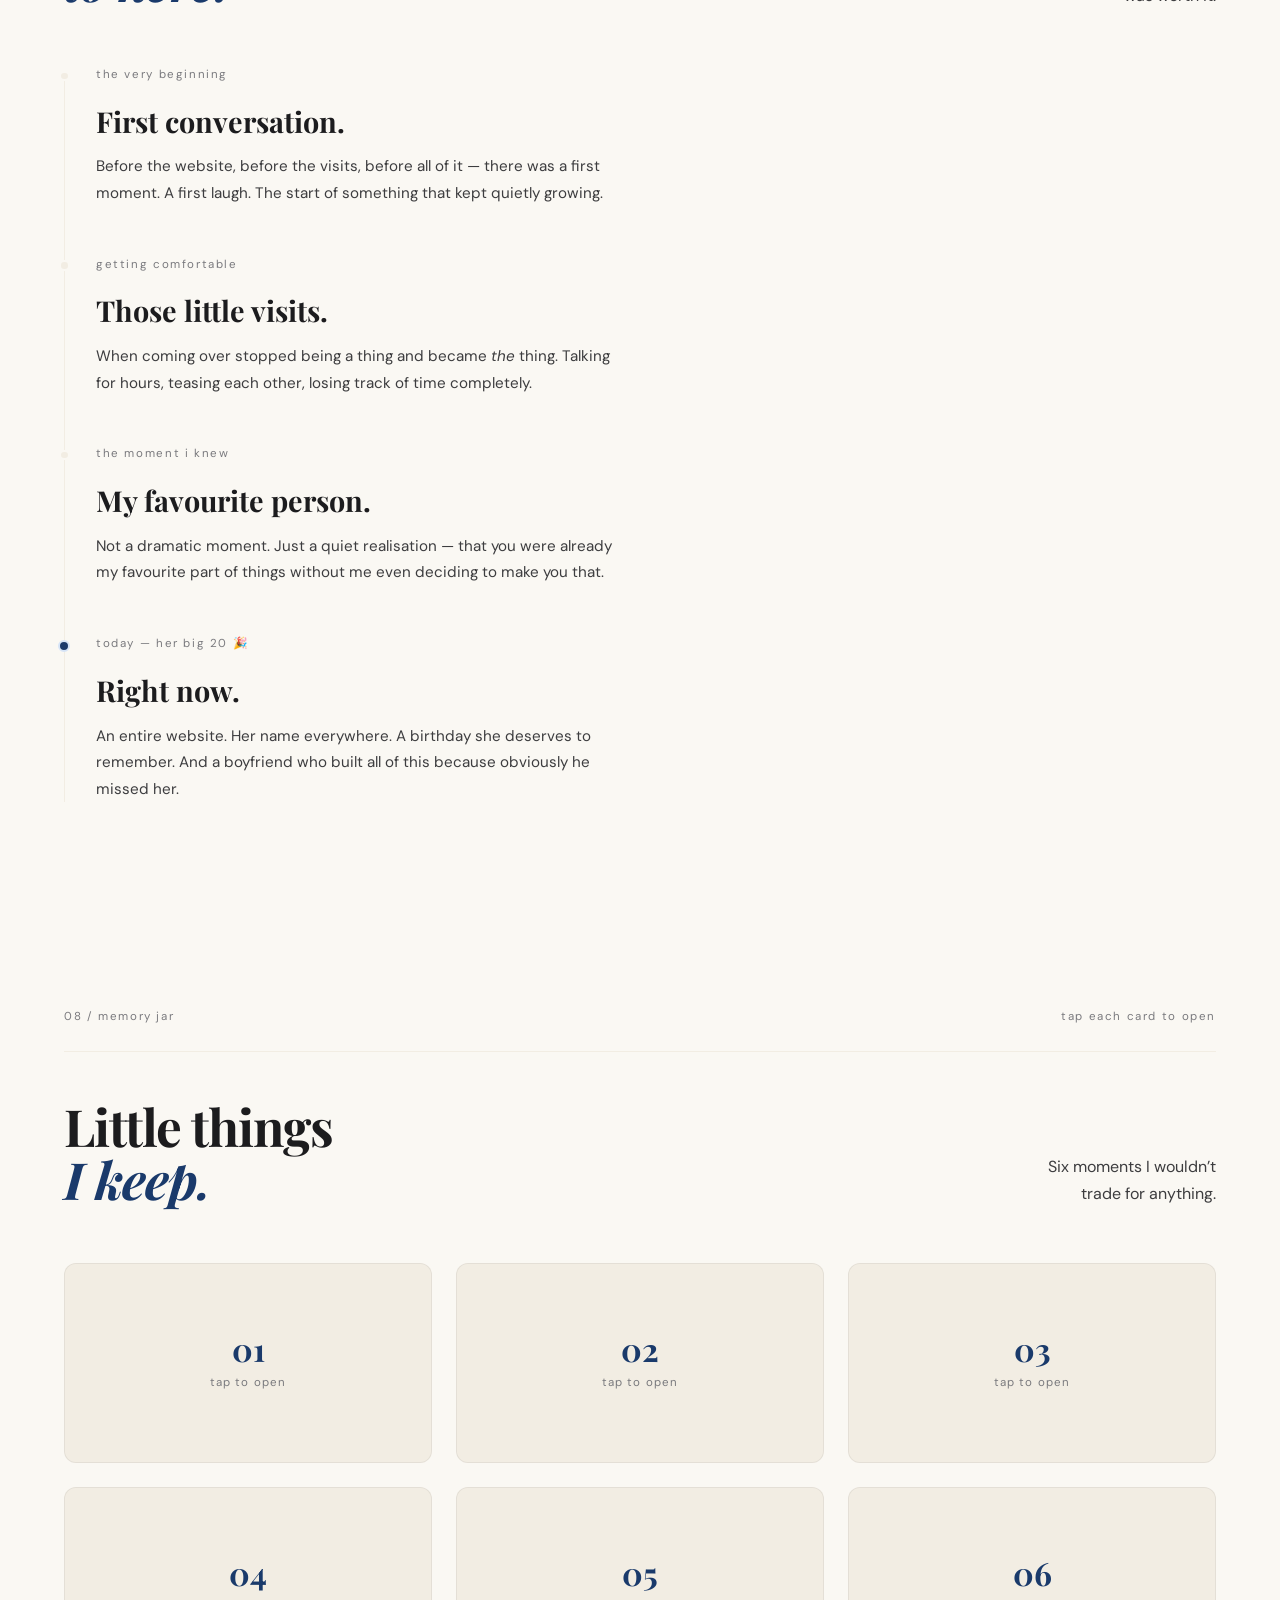
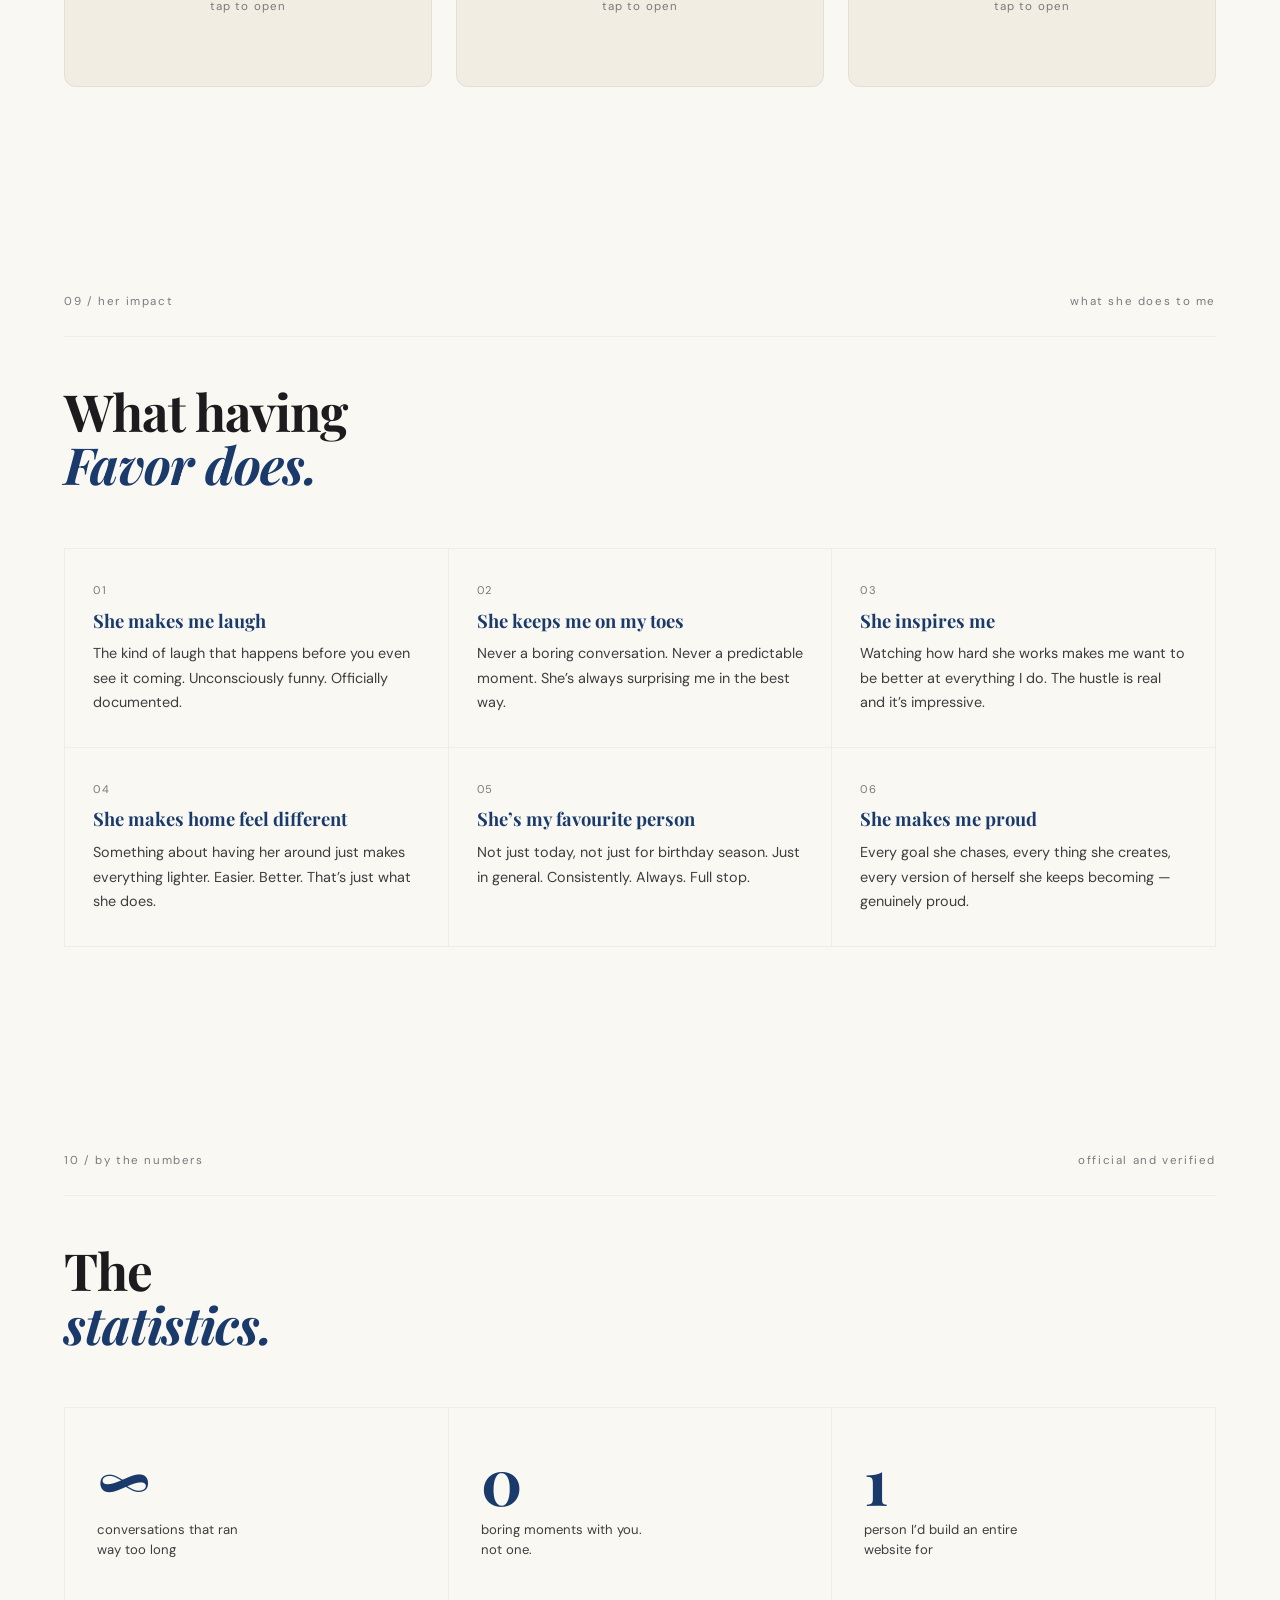
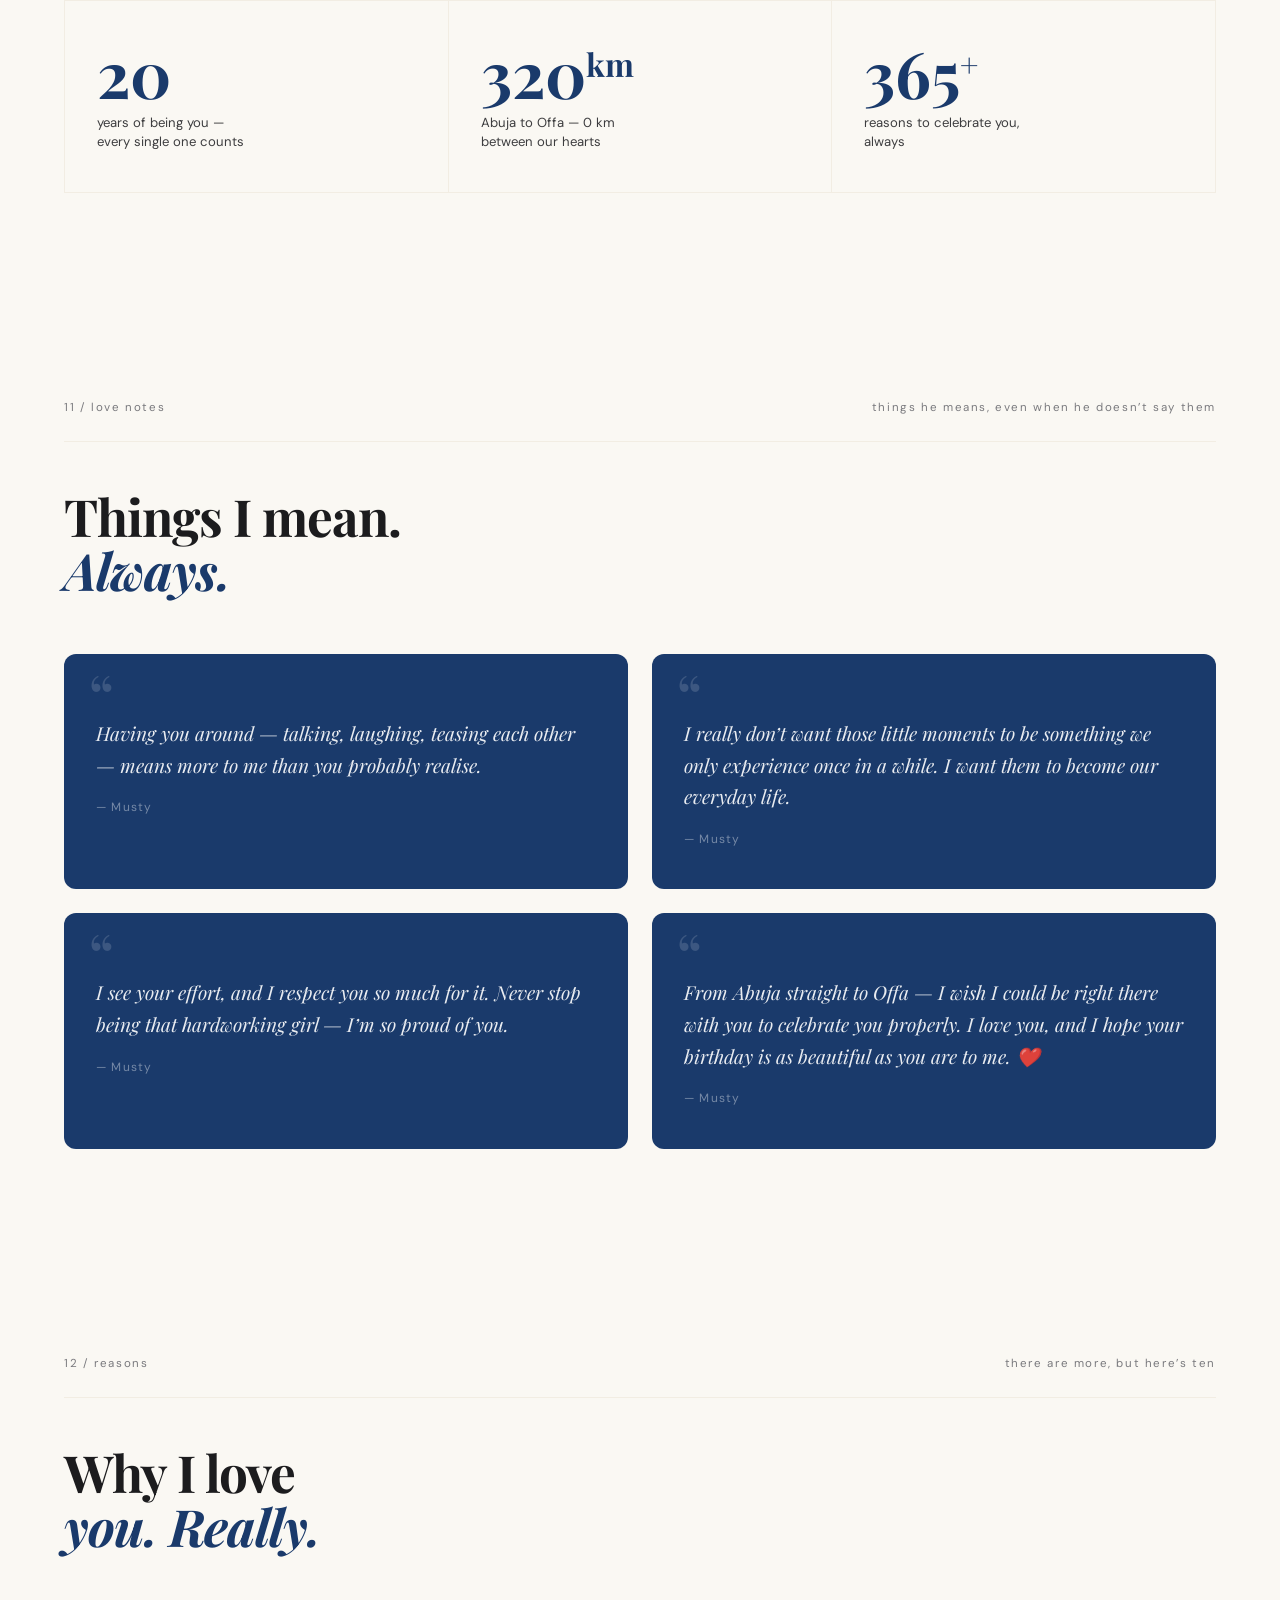
==== commit 4d2b8f67: "feat: add FaceTime call screenshot and childhood throwback photo to personal archive gallery" ====
--- a/main.html
+++ b/main.html
@@ -220,7 +220,21 @@
             <span>Gets its own page. It deserves it.</span>
           </figcaption>
         </figure>
-        <figure class="memory memories-photo reveal" data-category="together">
+        <figure class="memory throwback-star reveal" data-category="candid">
+          <img src="media/childhood_throwback.jpg" alt="Young Favor rocking sunglasses and watch" width="800" height="1067" loading="lazy">
+          <figcaption>
+            <span>Day one superstar</span>
+            <span>Always had the style and the pose down. Some things never change.</span>
+          </figcaption>
+        </figure>
+        <figure class="memory facetime-call reveal" data-category="together">
+          <img src="media/facetime.jpg" alt="Favor and Musty on FaceTime call" width="800" height="1067" loading="lazy">
+          <figcaption>
+            <span>Late night calls</span>
+            <span>Abuja to Offa &mdash; the best part of my screen.</span>
+          </figcaption>
+        </figure>
+        <figure class="memory memories-photo reveal" data-category="solo">
           <img src="media/smile.jpg" alt="Favor laughing" width="800" height="1067" loading="lazy">
           <figcaption>
             <span>One for the archive</span>
--- a/style.css
+++ b/style.css
@@ -445,12 +445,12 @@
 }
 .memory figcaption span:last-child { font-style: italic; }
 
-.childhood    { grid-column: 1 / 7; }
-.sunshine     { grid-column: 7 / 10; }
-.playful      { grid-column: 10 / 13; }
-.together     { grid-column: 1 / 5; }
-.memories-photo { grid-column: 5 / 9; }
-.evening      { grid-column: 9 / 13; }
+.childhood      { grid-column: 1 / 7; }
+.sunshine       { grid-column: 7 / 13; }
+.throwback-star { grid-column: 1 / 7; }
+.facetime-call  { grid-column: 7 / 13; }
+.memories-photo { grid-column: 1 / 7; }
+.evening        { grid-column: 7 / 13; }
 
 .childhood-pair {
   display: grid;
@@ -637,8 +637,8 @@
     grid-template-columns: repeat(2, 1fr);
     gap: 1rem;
   }
-  .childhood, .sunshine, .playful,
-  .together, .memories-photo, .evening { grid-column: span 1; }
+  .childhood, .sunshine, .throwback-star,
+  .facetime-call, .memories-photo, .evening { grid-column: span 1; }
 
   .childhood-pair { grid-template-columns: 1fr; }
 
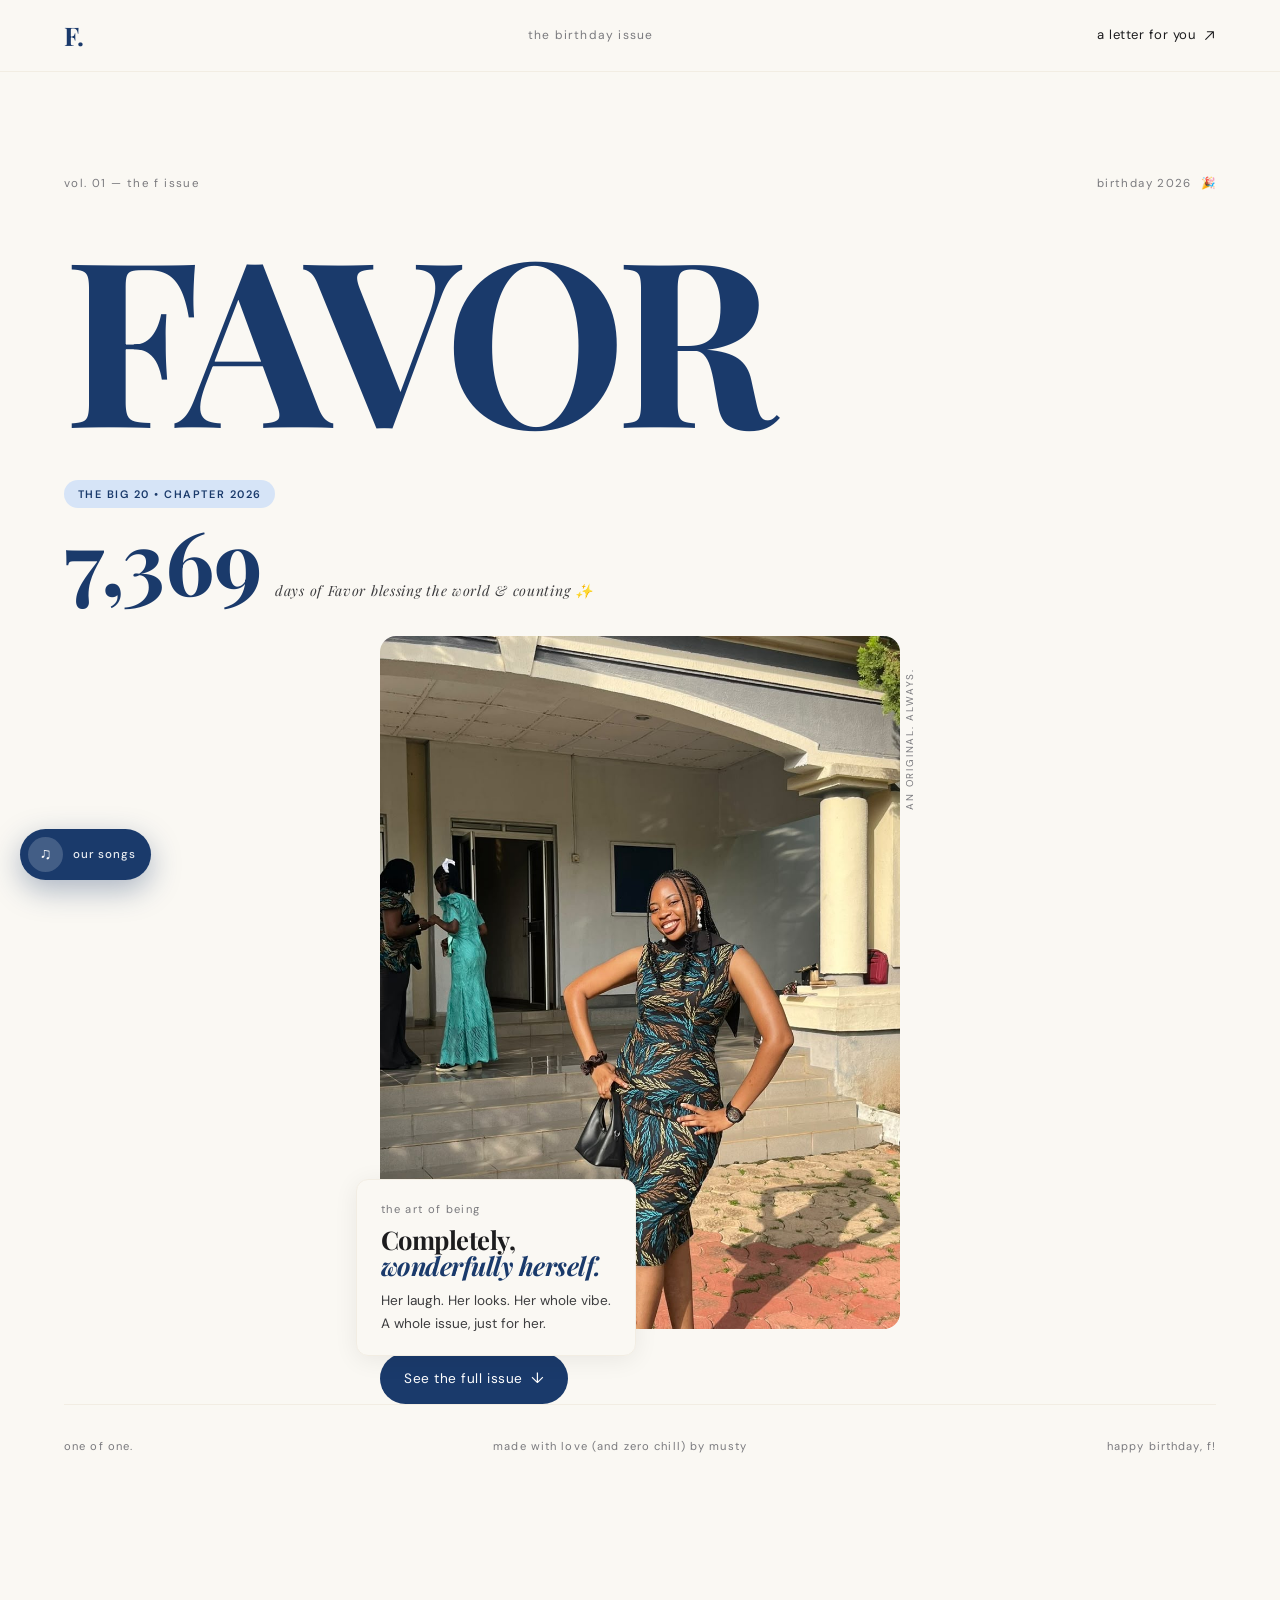
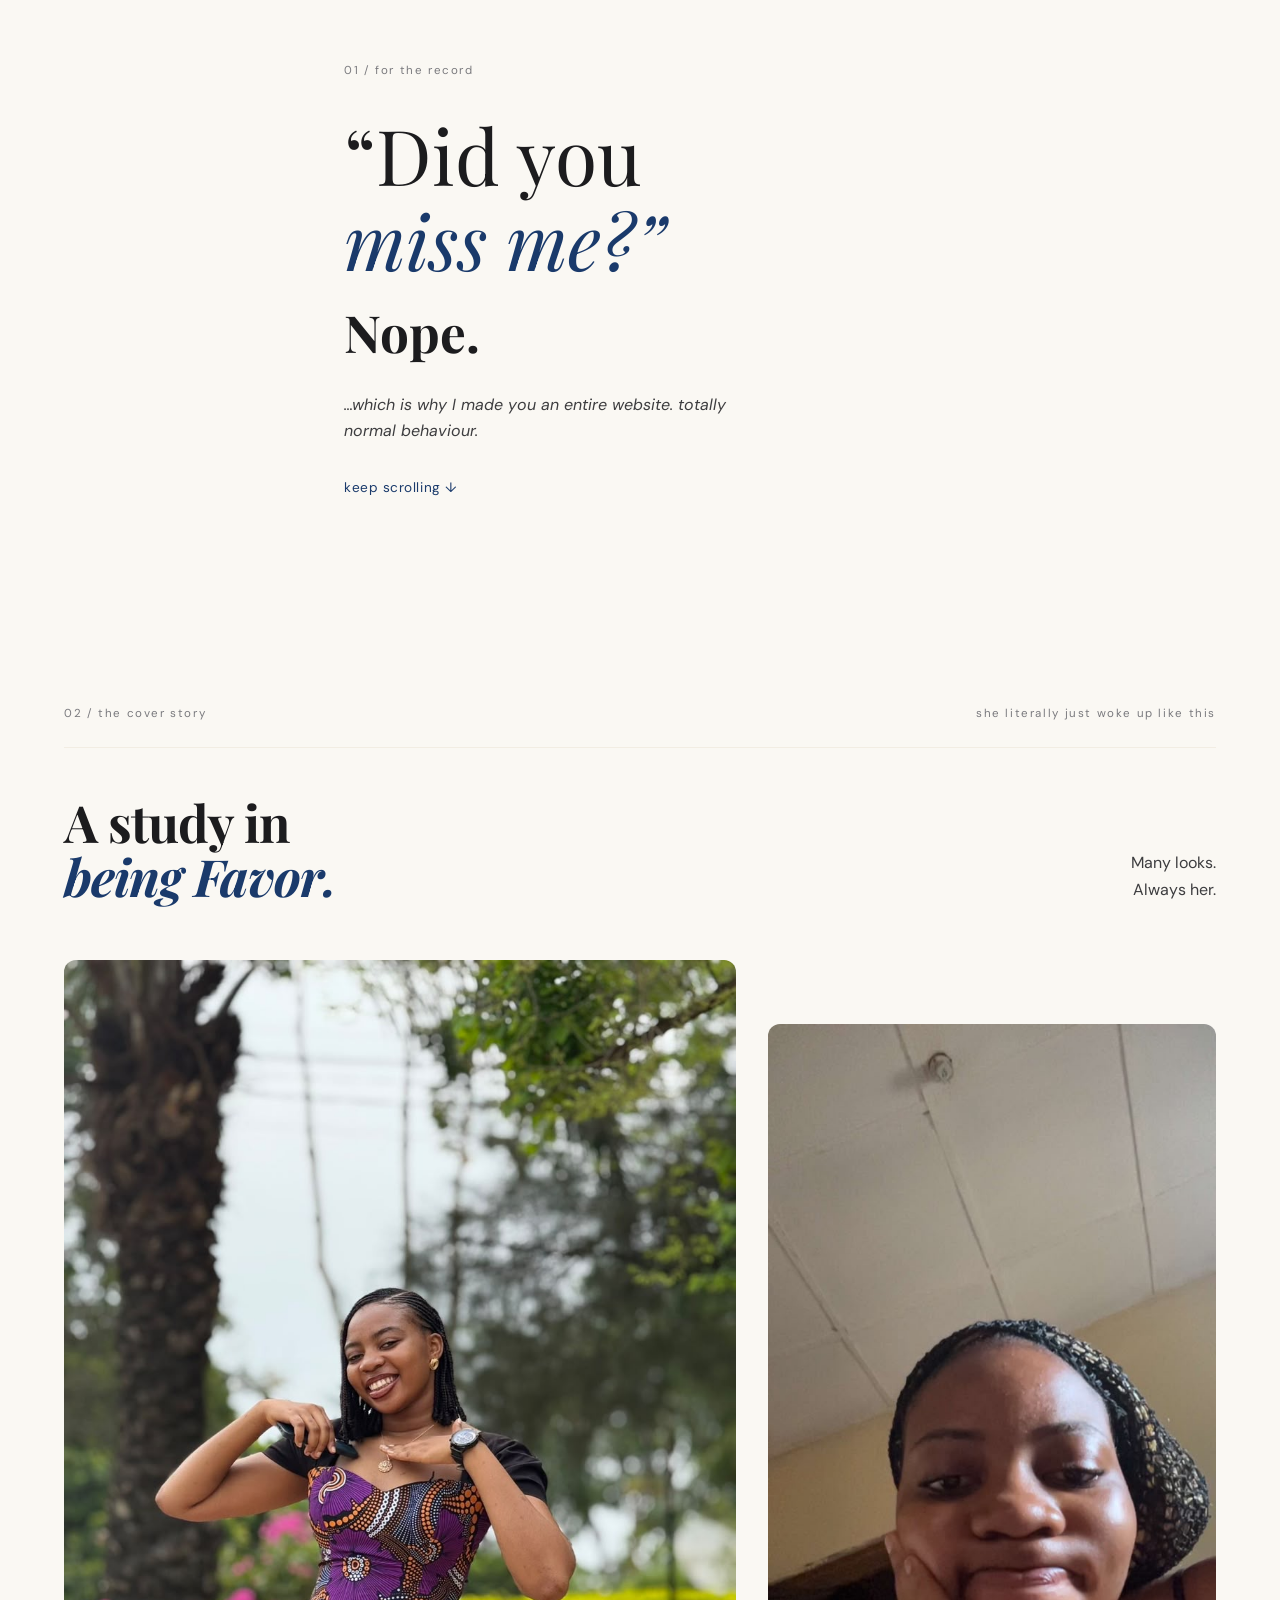
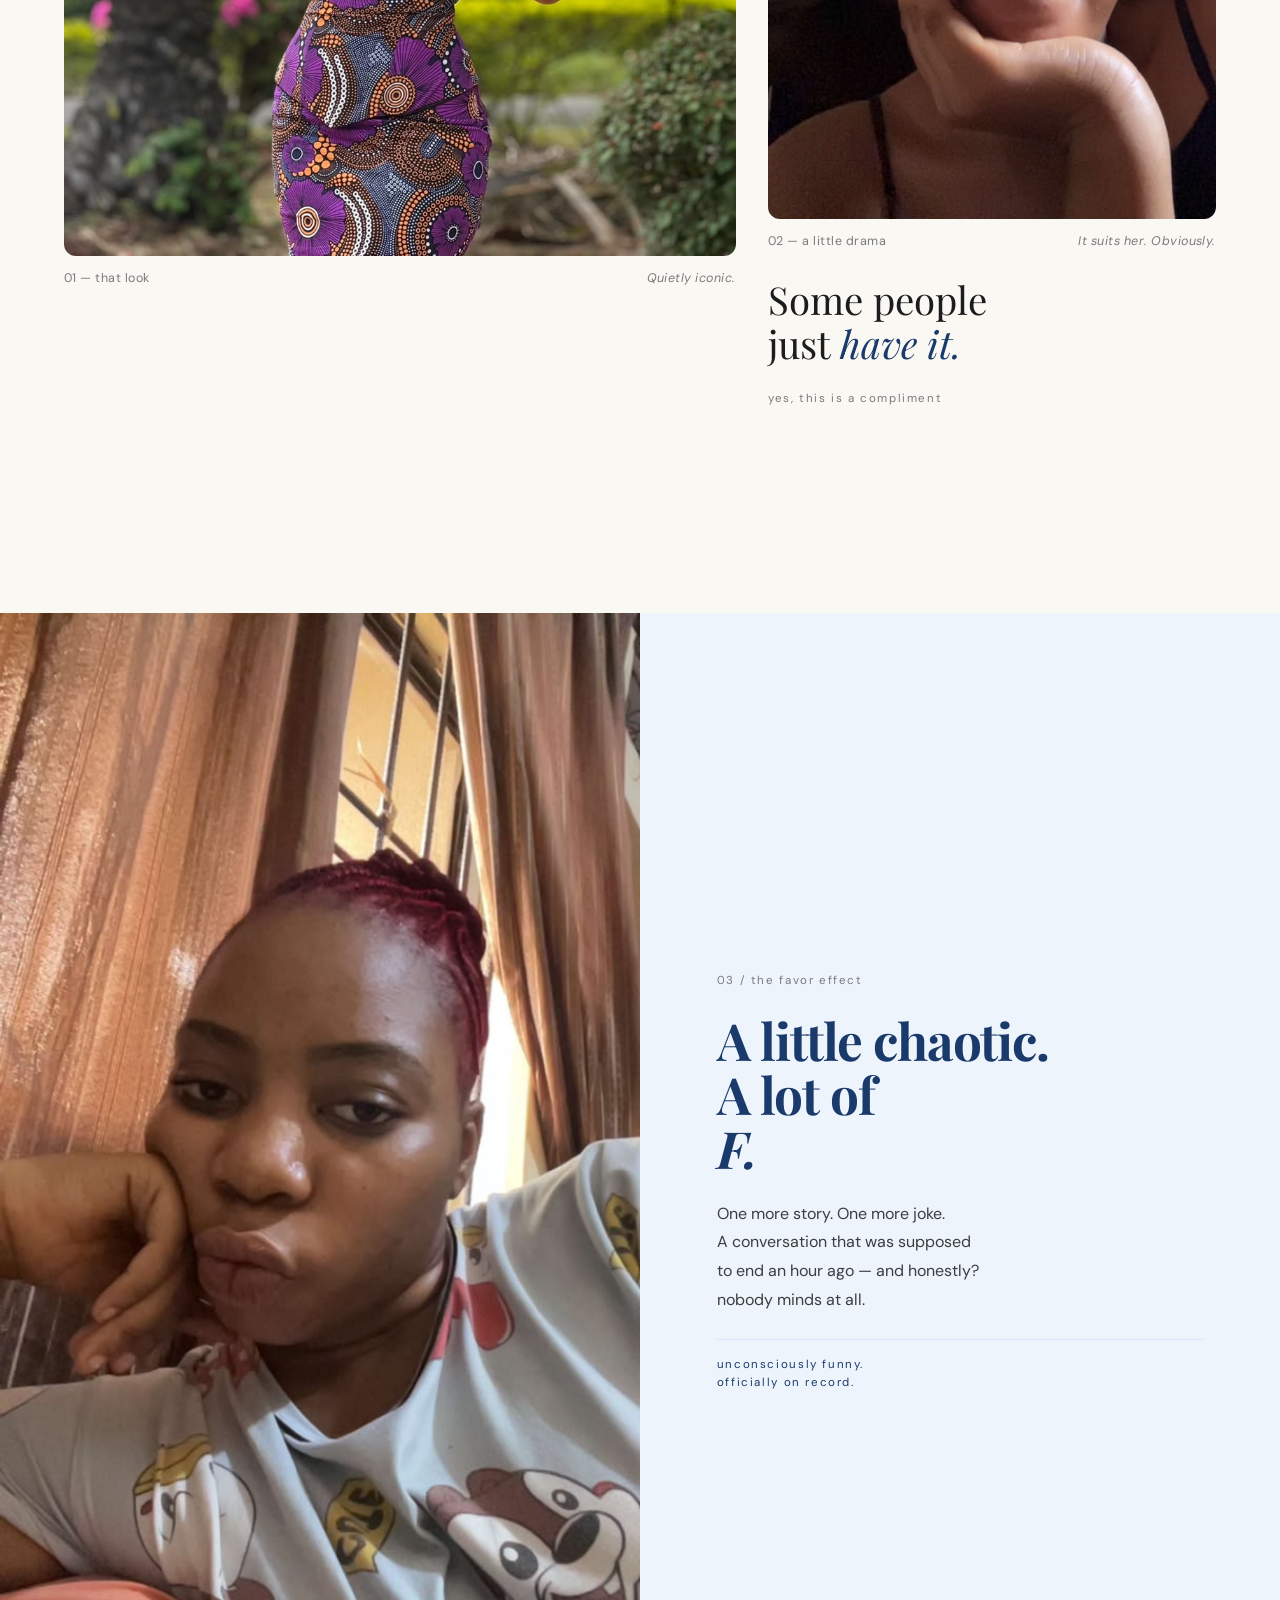
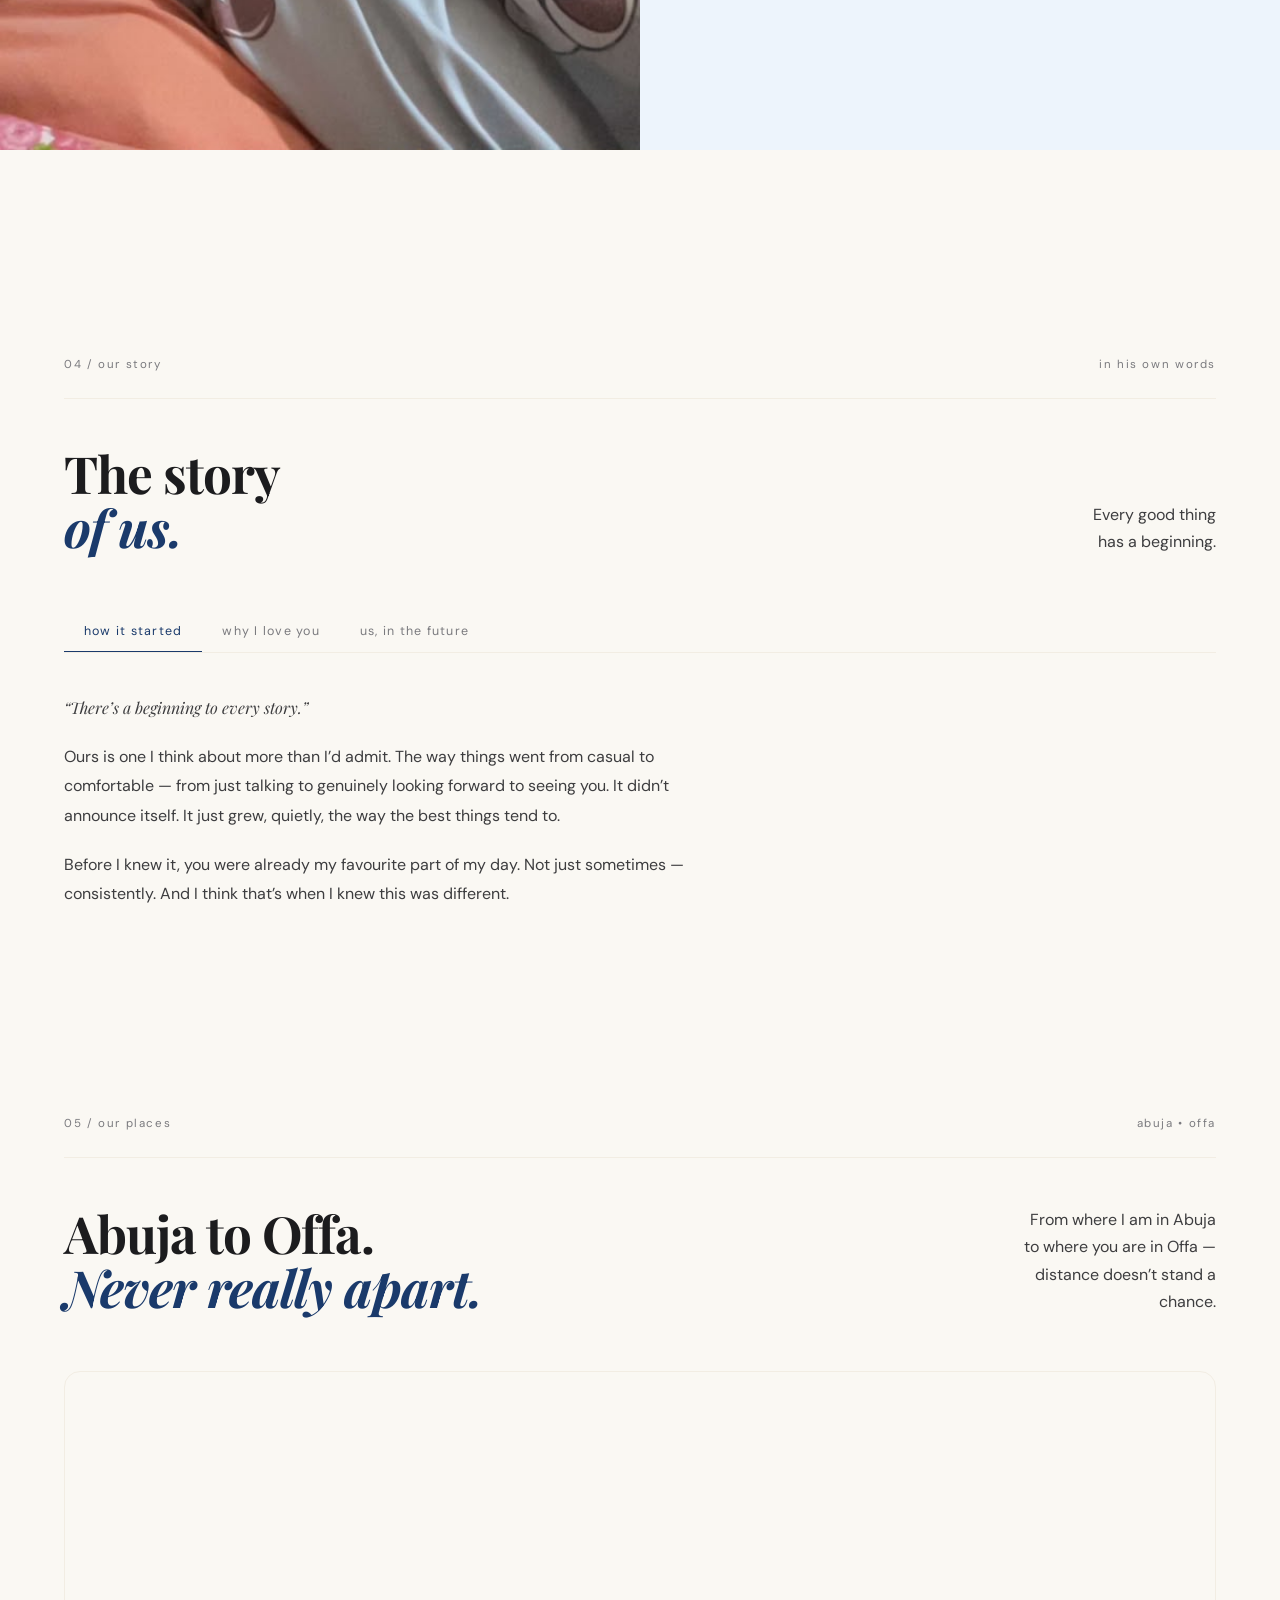
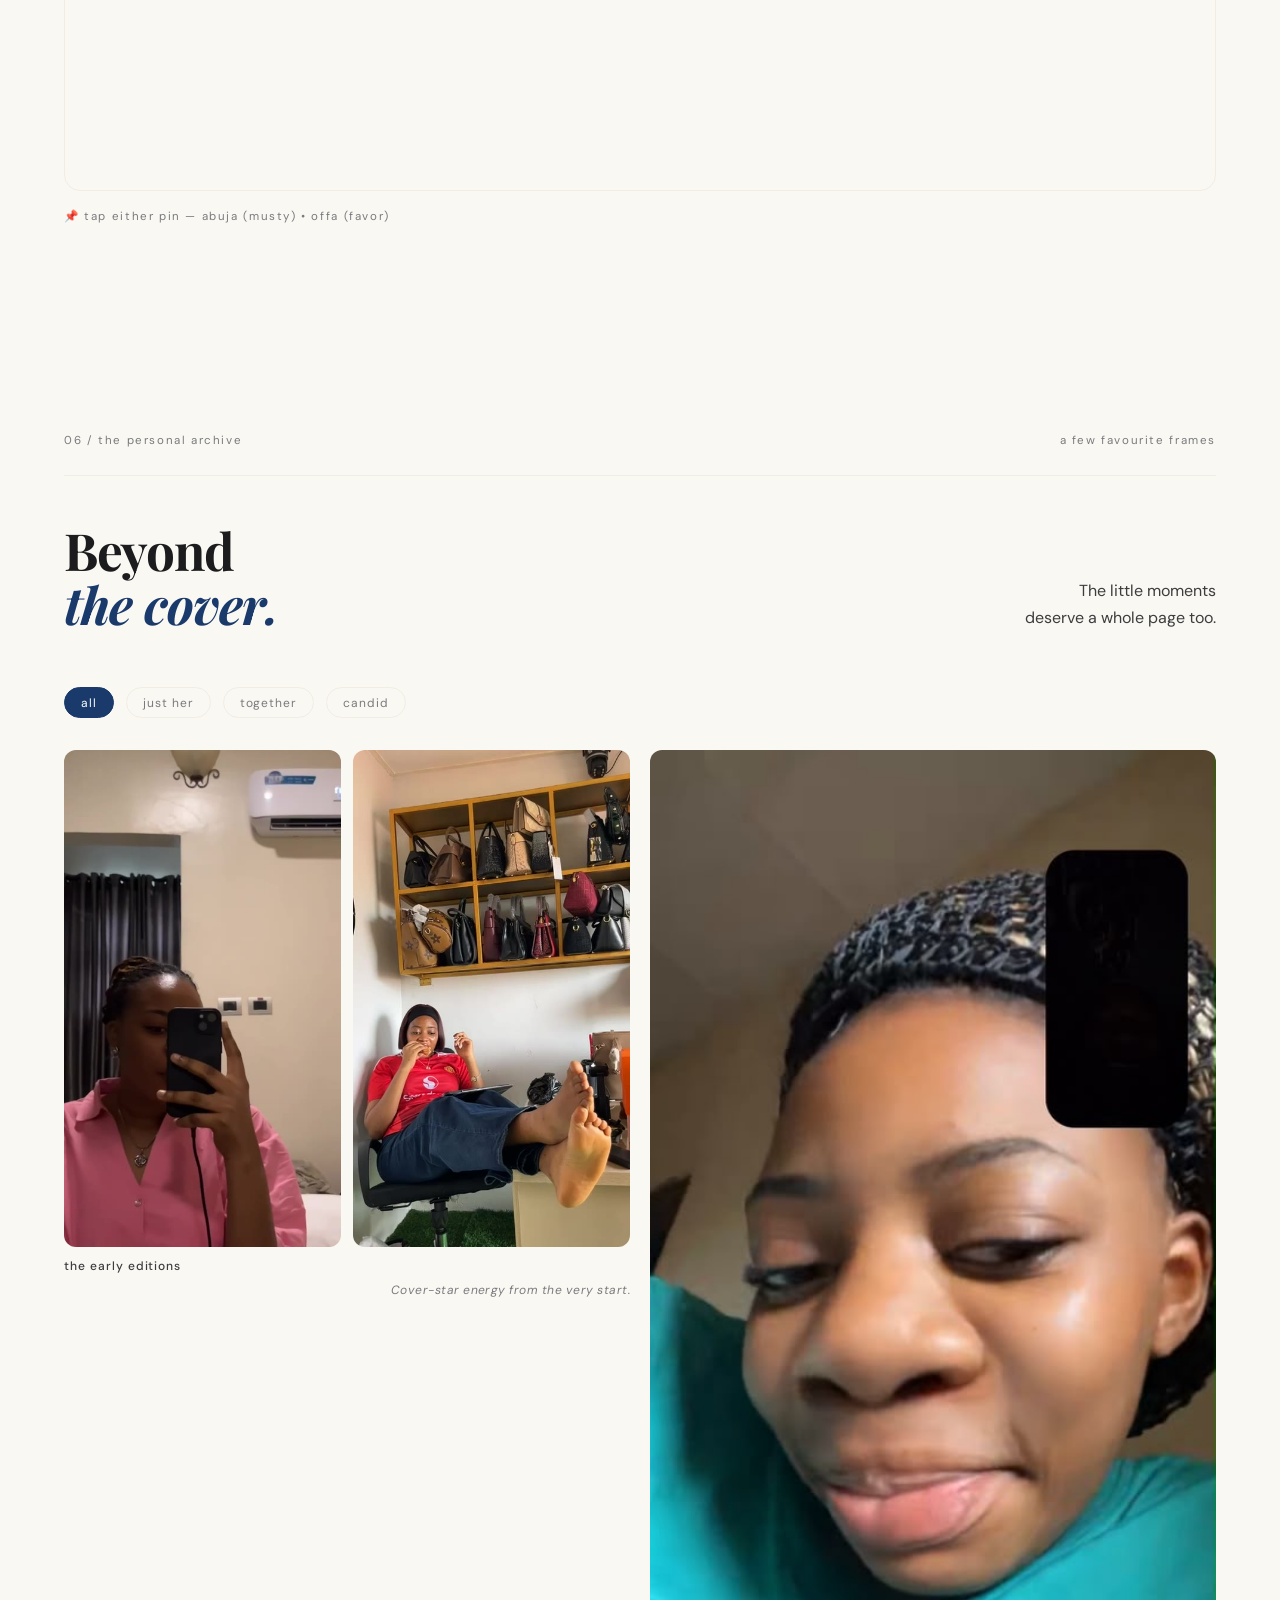
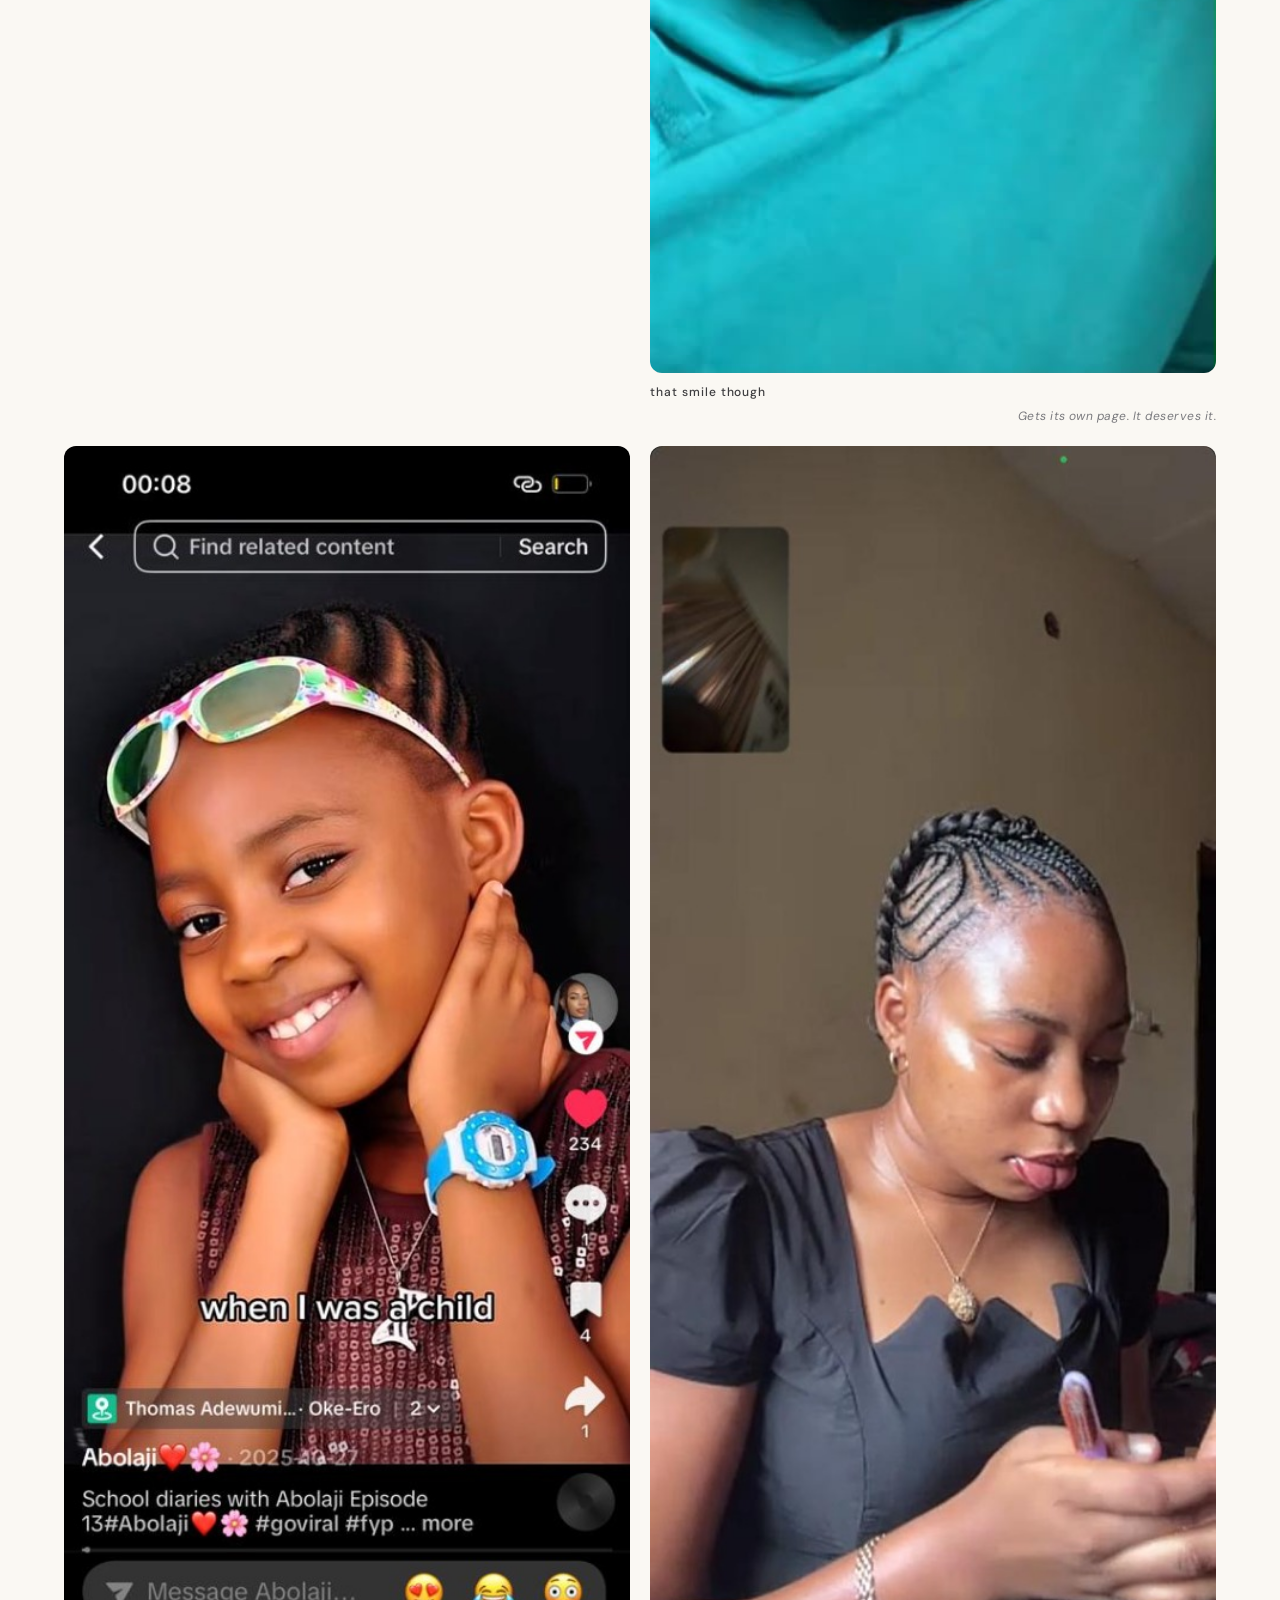
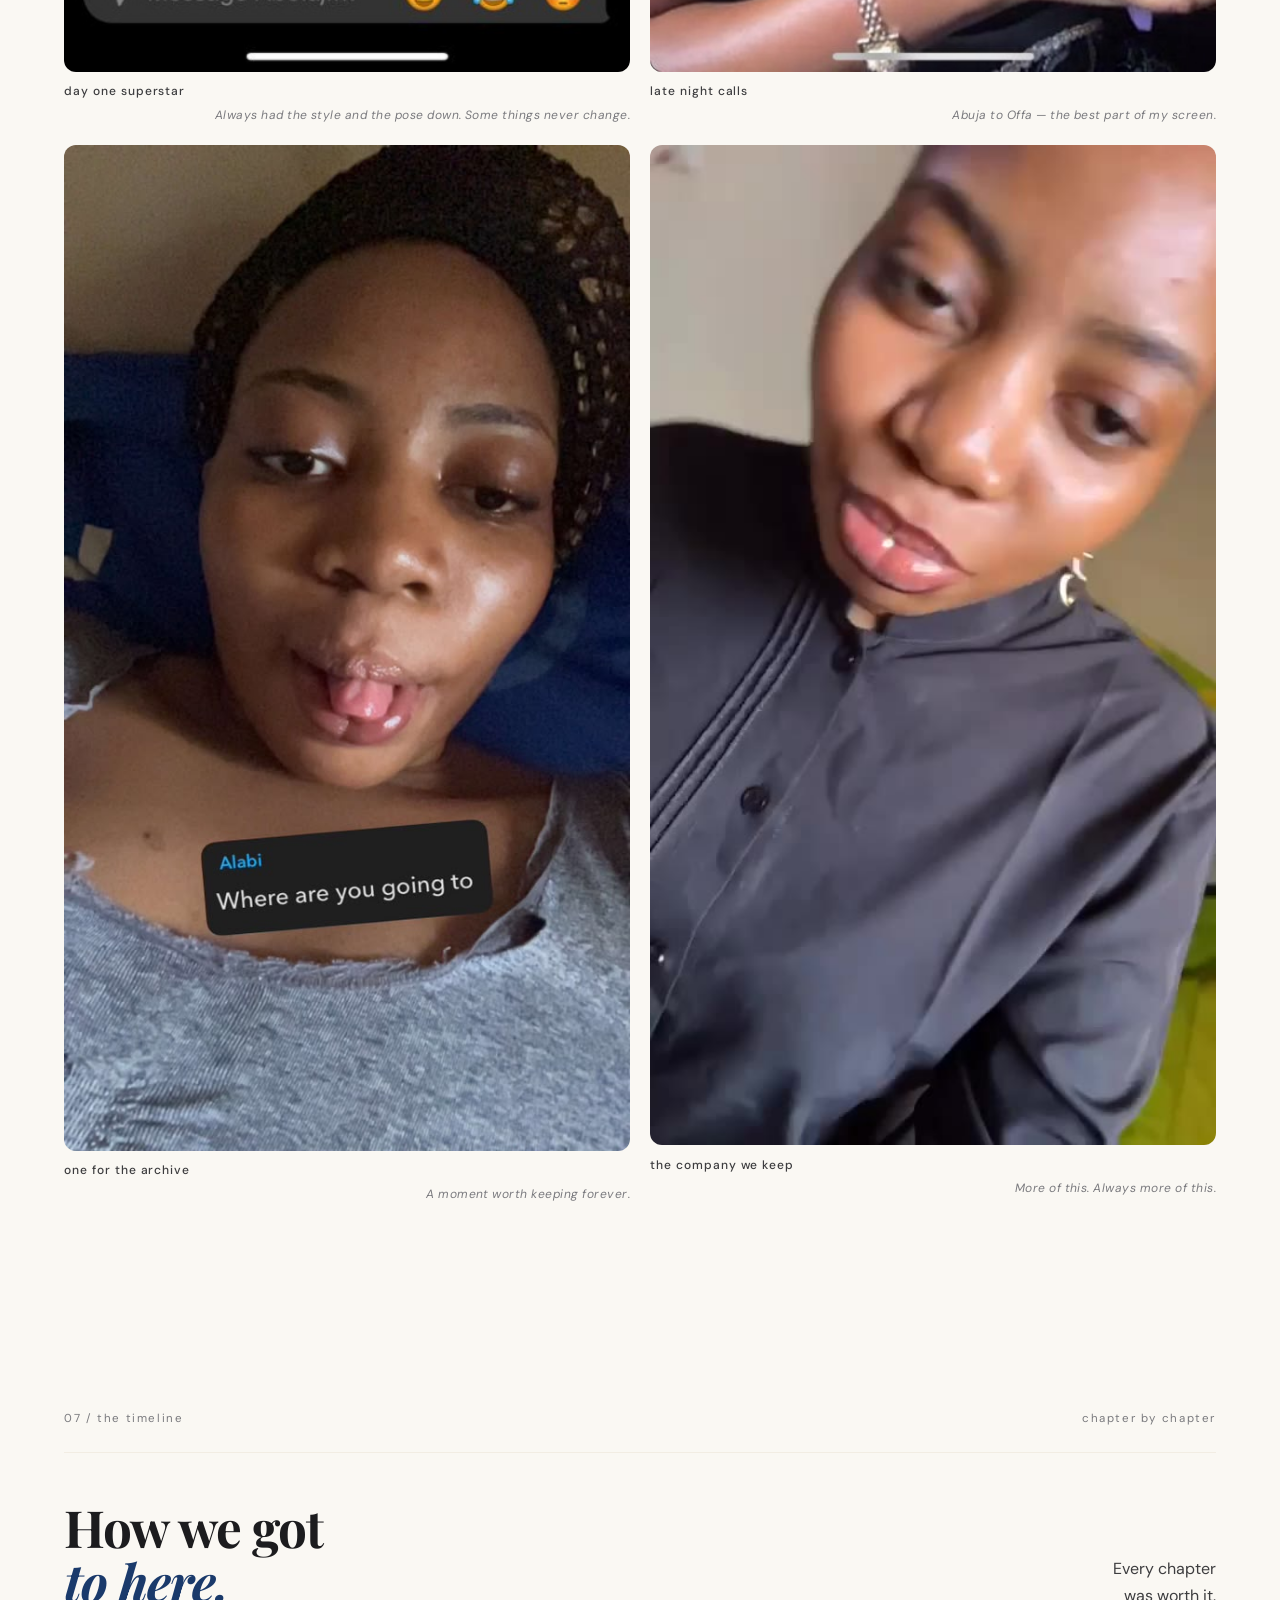
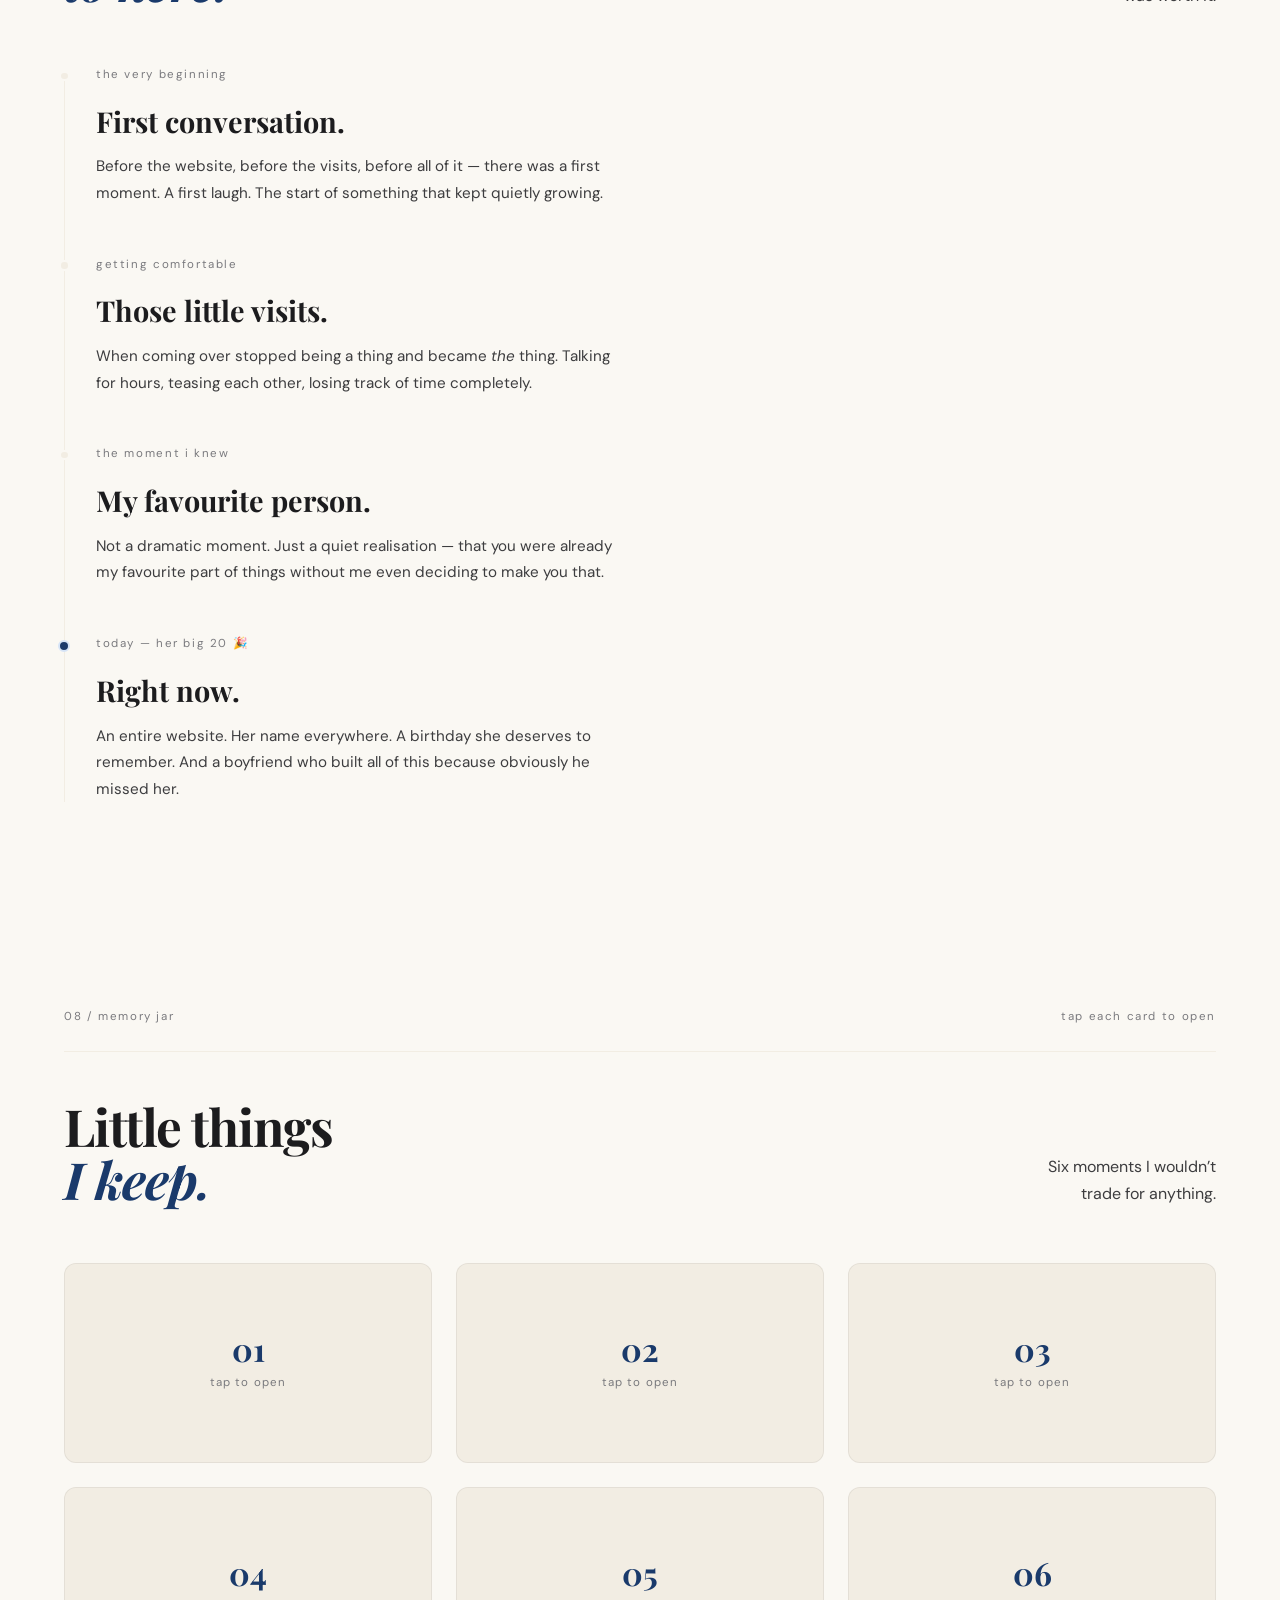
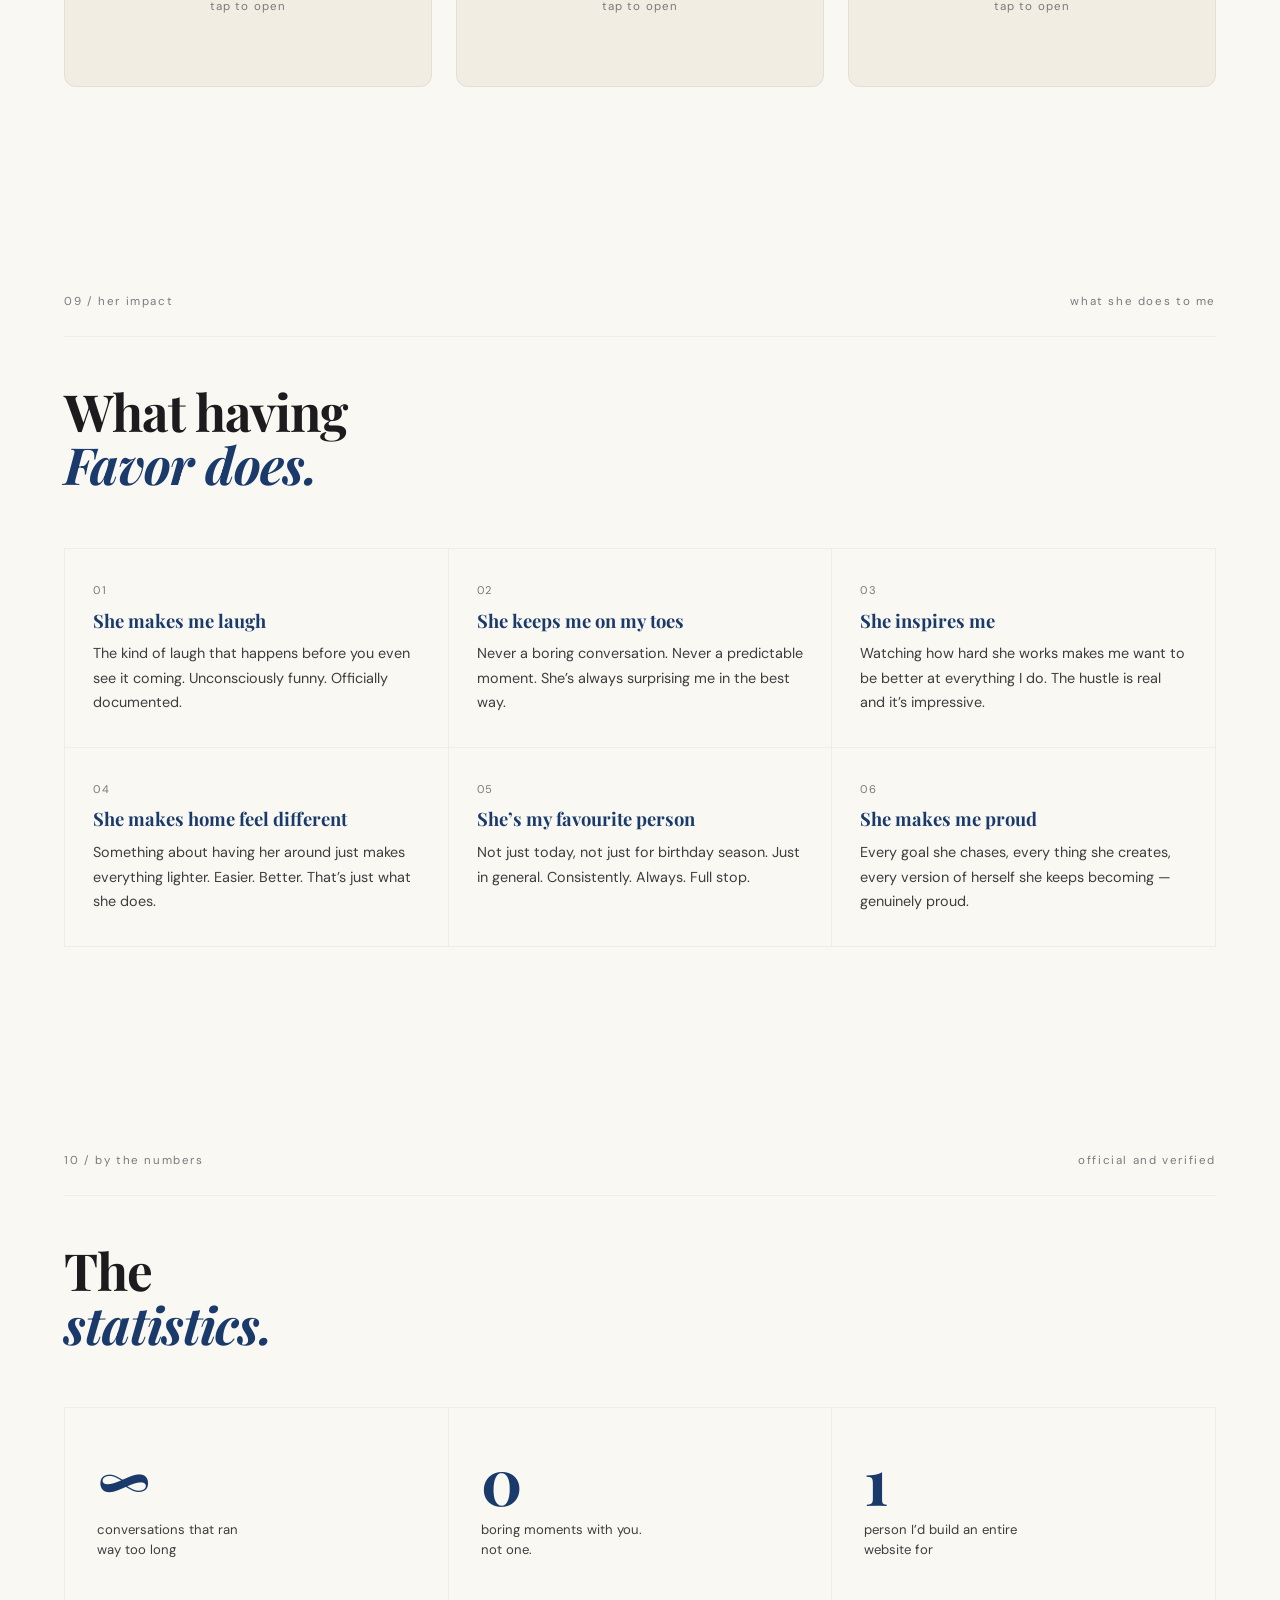
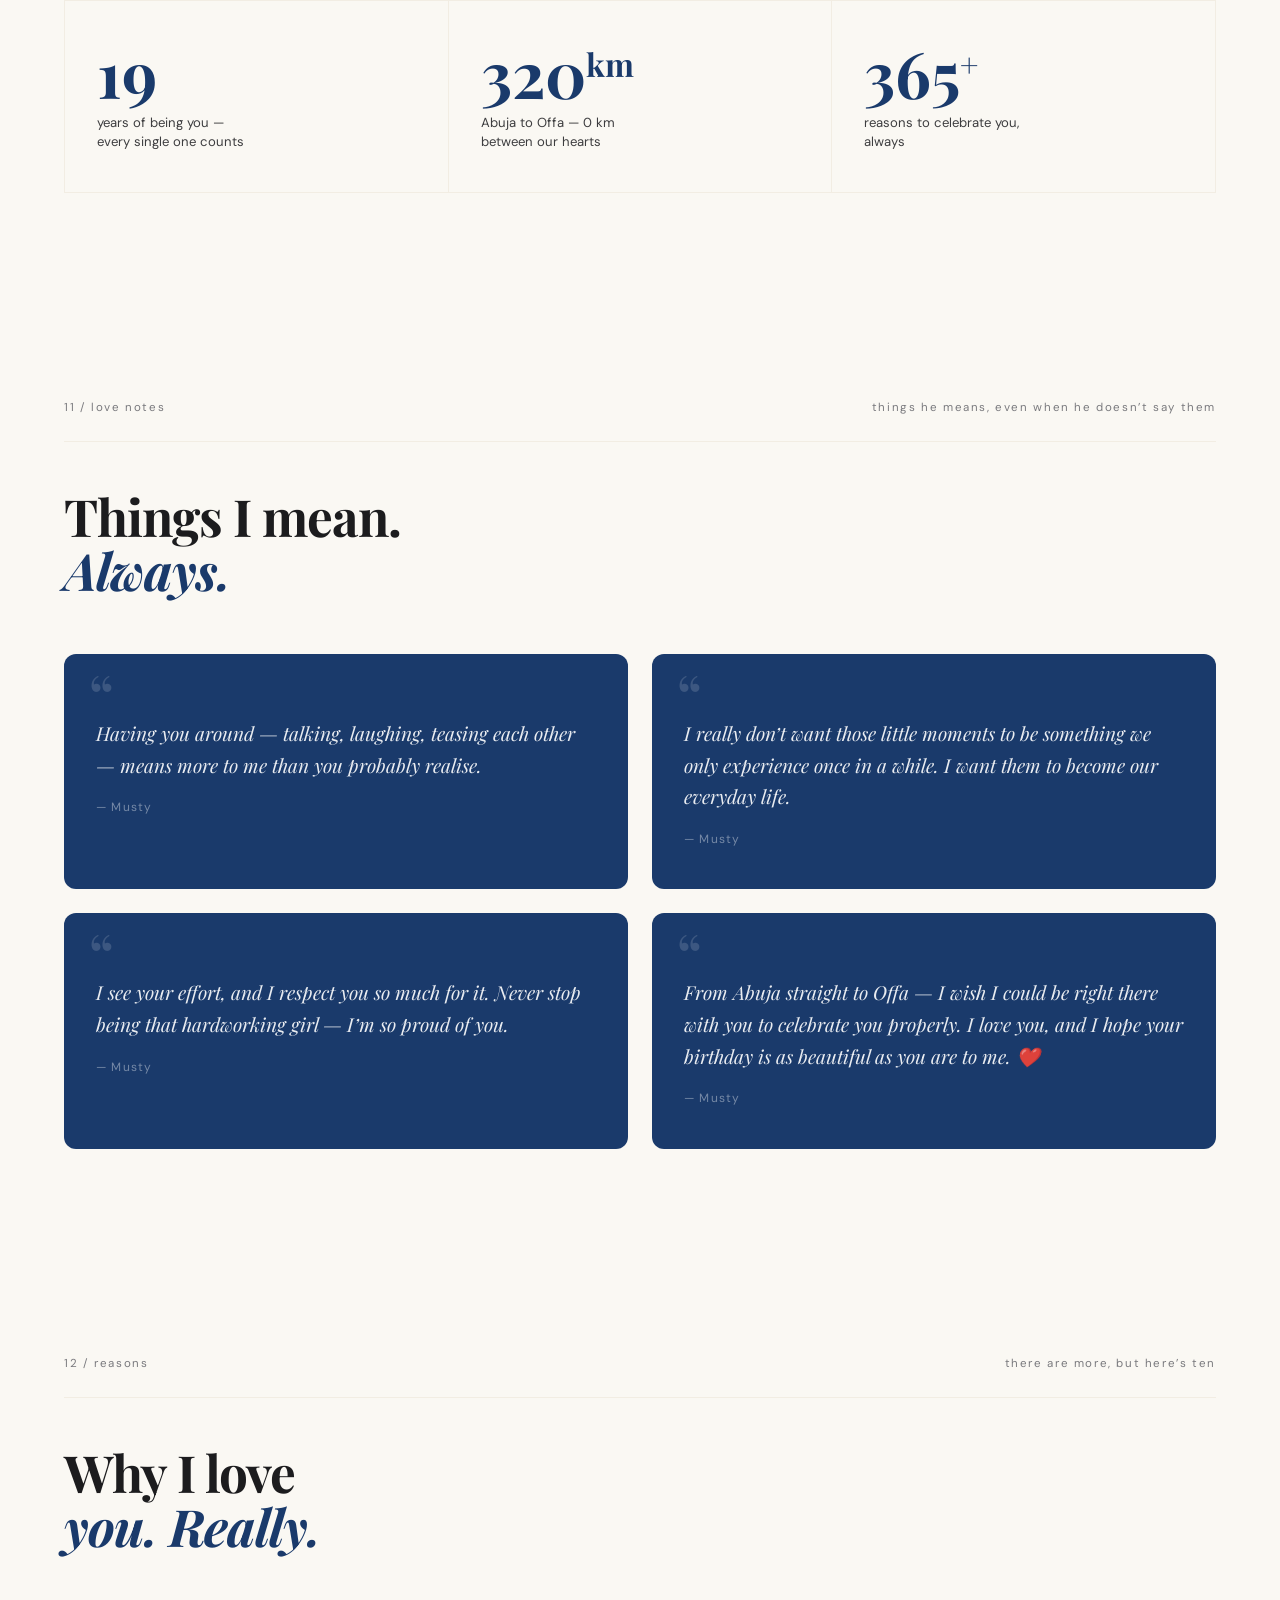
==== commit 11965083: "feat: add Secondhand (feat. Rema) by Don Toliver as the featured love song" ====
--- a/main.html
+++ b/main.html
@@ -618,14 +618,15 @@
         <div class="music-header">
           <div class="music-title-wrap">
             <span class="music-badge">&#10084;&#65039; Our Love Songs</span>
-            <span class="music-now-playing" id="musicNowPlaying">Essence &bull; Wizkid ft. Tems</span>
+            <span class="music-now-playing" id="musicNowPlaying">Secondhand &bull; Don Toliver ft. Rema</span>
           </div>
           <button class="music-close" id="musicClose" aria-label="Close music player">&times;</button>
         </div>
 
         <!-- Song Switcher Tabs -->
         <div class="music-tabs" role="tablist" aria-label="Select love song">
-          <button class="song-tab active" data-track="5FG7Tl93LdH117jEKYl3Cm" data-title="Essence &bull; Wizkid ft. Tems">Essence 🇳🇬</button>
+          <button class="song-tab active" data-track="4Z5KKoBGxpJo8YbDcGQXd5" data-title="Secondhand &bull; Don Toliver ft. Rema">Secondhand (Rema) 🏎️</button>
+          <button class="song-tab" data-track="5FG7Tl93LdH117jEKYl3Cm" data-title="Essence &bull; Wizkid ft. Tems">Essence 🇳🇬</button>
           <button class="song-tab" data-track="47hsUYxvbTlBAN3sP9dEOd" data-title="Love Me JeJe &bull; Tems">Love Me JeJe 🤍</button>
           <button class="song-tab" data-track="25Y23PZ6oN3Xo3W3Qz5H4Y" data-title="Die With A Smile &bull; Bruno Mars">Die With A Smile ✨</button>
         </div>
@@ -633,11 +634,11 @@
         <iframe
           id="spotifyFrame"
           src=""
-          data-src="https://open.spotify.com/embed/track/5FG7Tl93LdH117jEKYl3Cm?utm_source=generator&theme=0"
+          data-src="https://open.spotify.com/embed/track/4Z5KKoBGxpJo8YbDcGQXd5?utm_source=generator&theme=0"
           width="100%" height="80" frameborder="0"
           allow="autoplay; clipboard-write; encrypted-media; fullscreen; picture-in-picture"
           loading="lazy"
-          title="Romantic Birthday Love Song">
+          title="Secondhand by Don Toliver feat. Rema">
         </iframe>
 
         <!-- Instant Romantic Melody (runs anywhere via Web Audio without logins) -->
